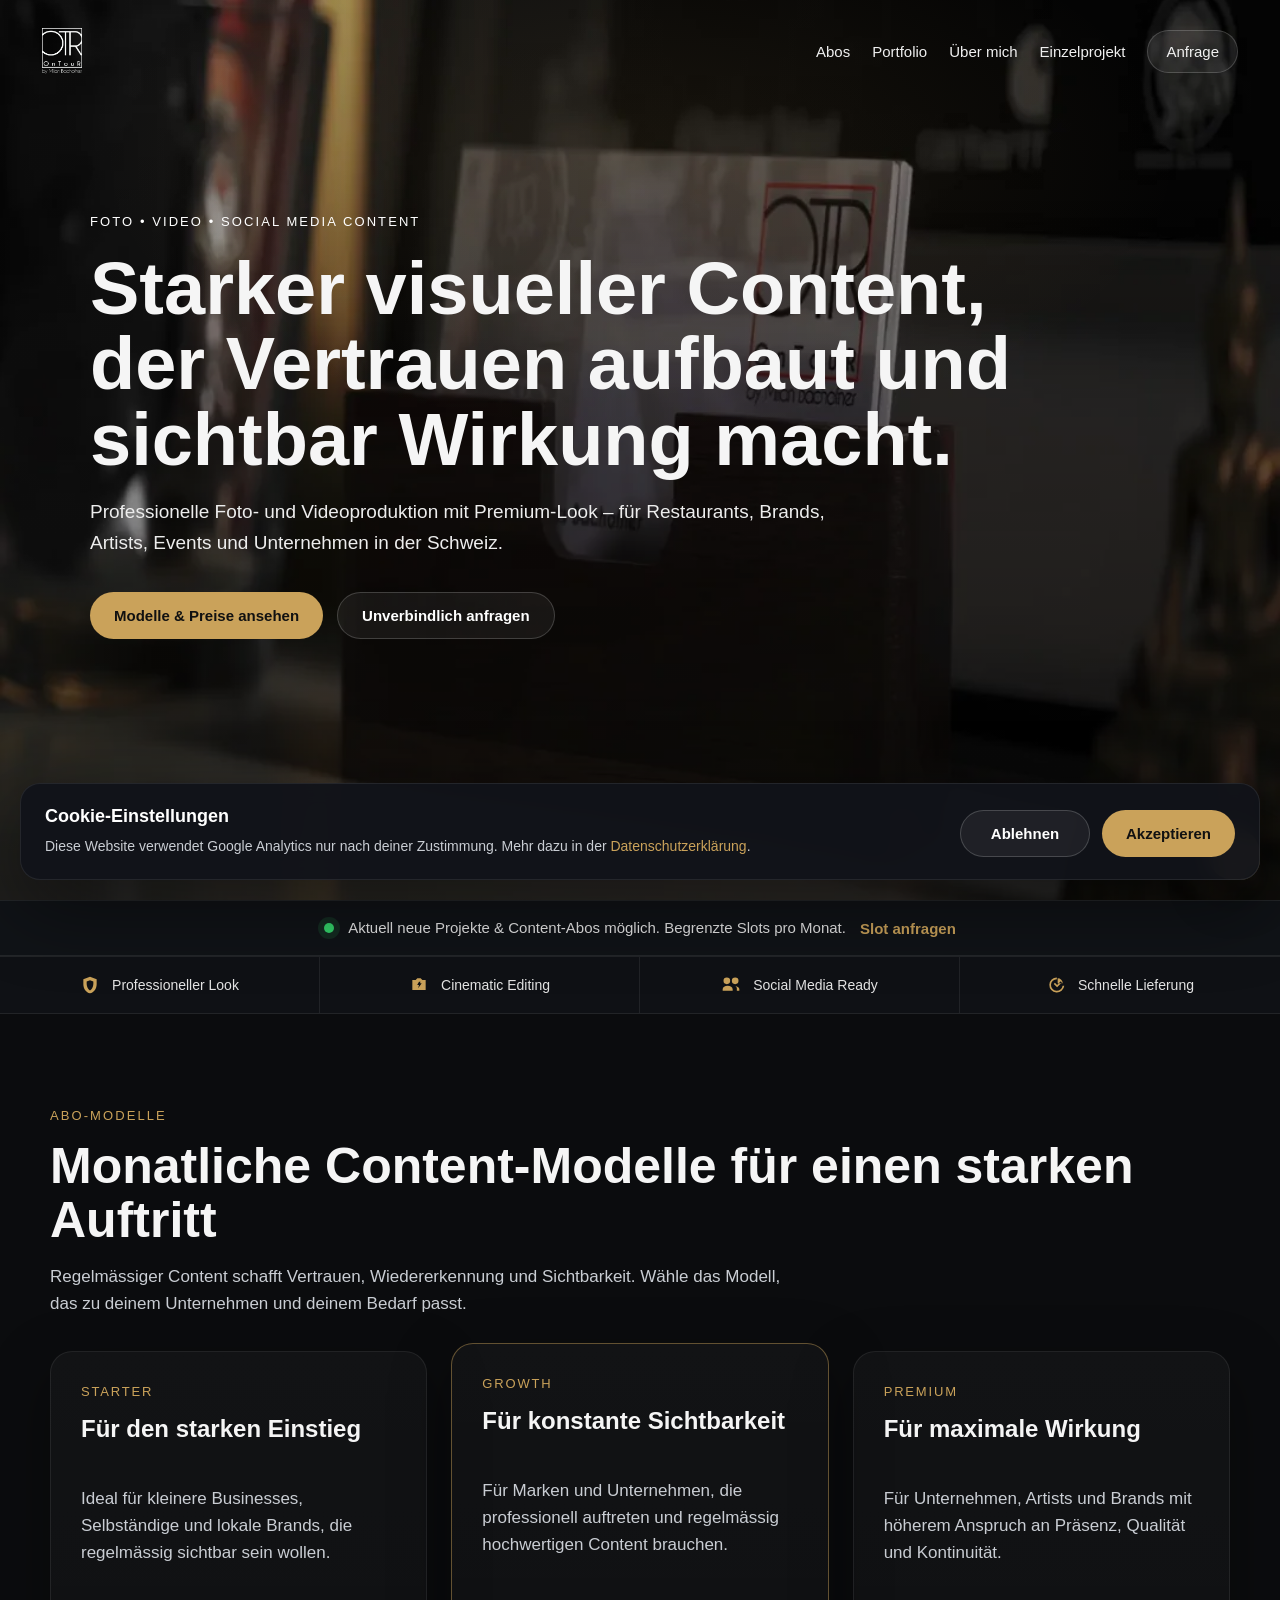
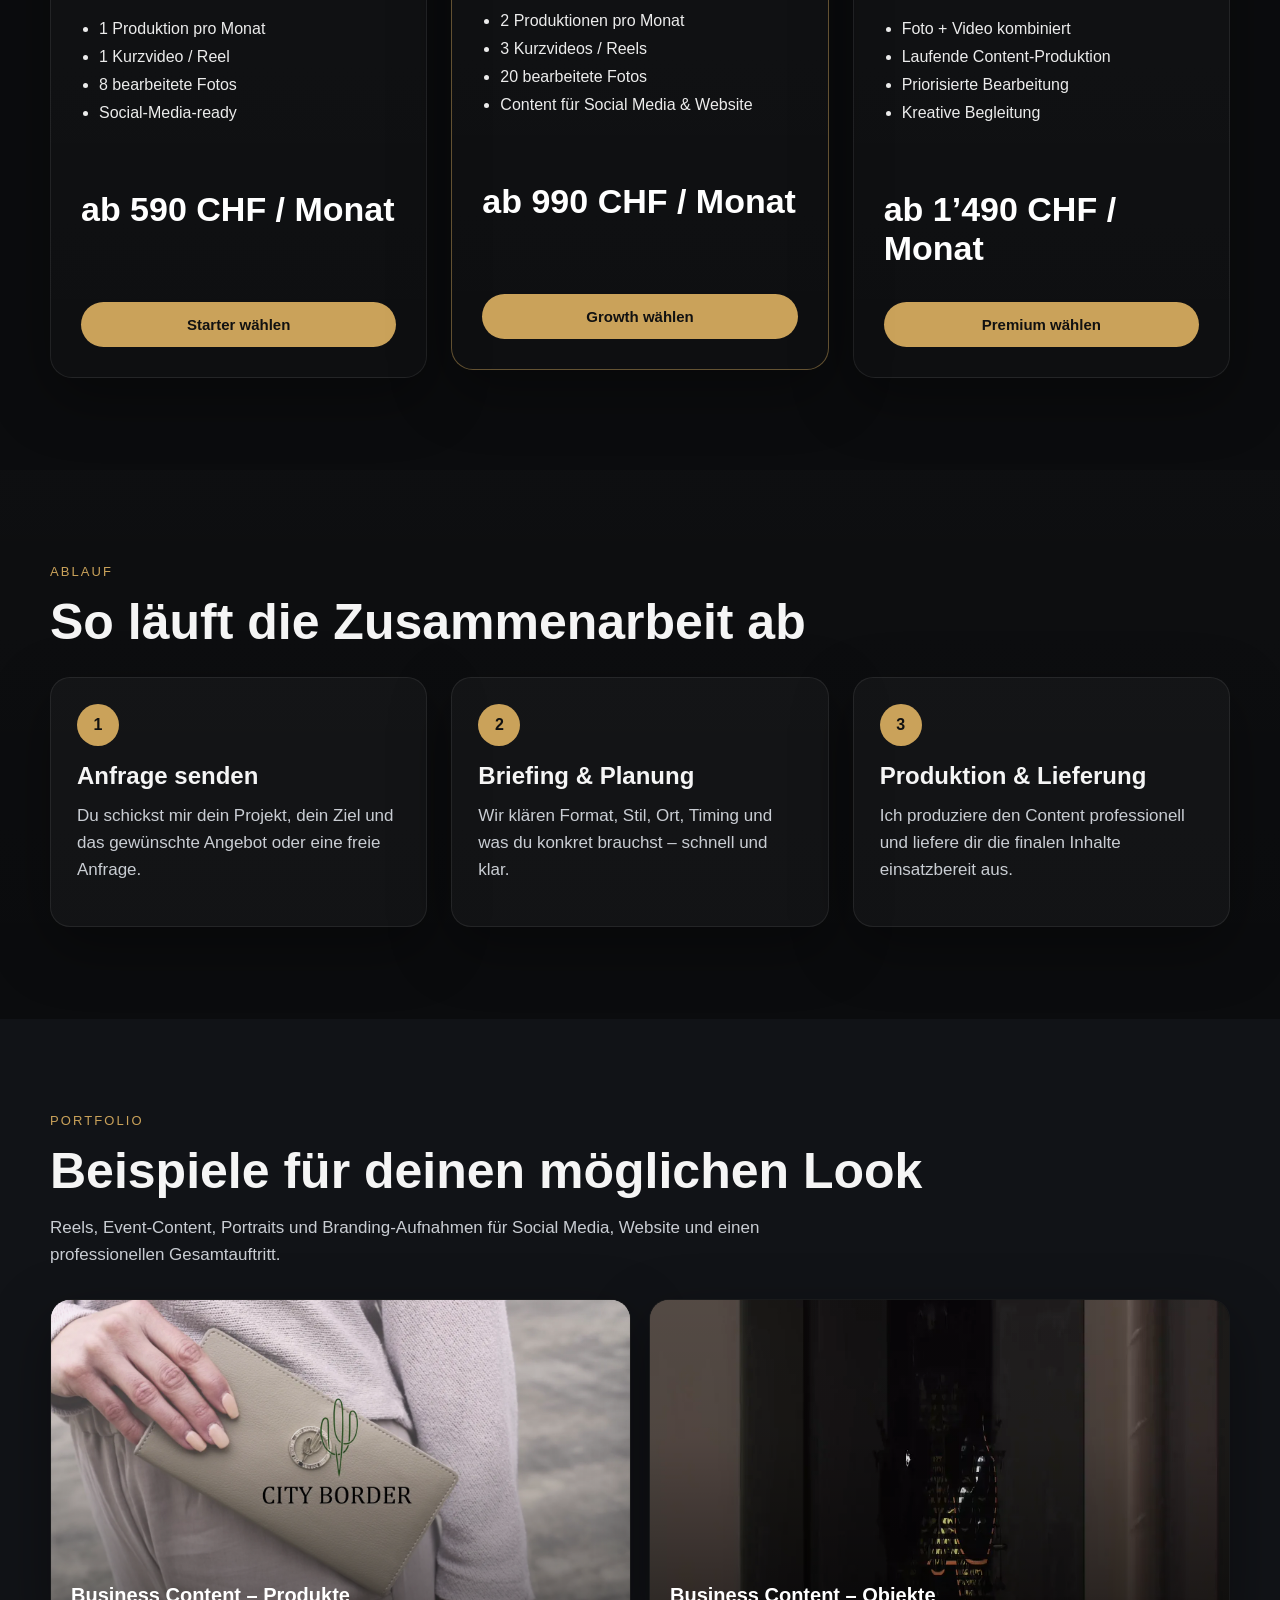
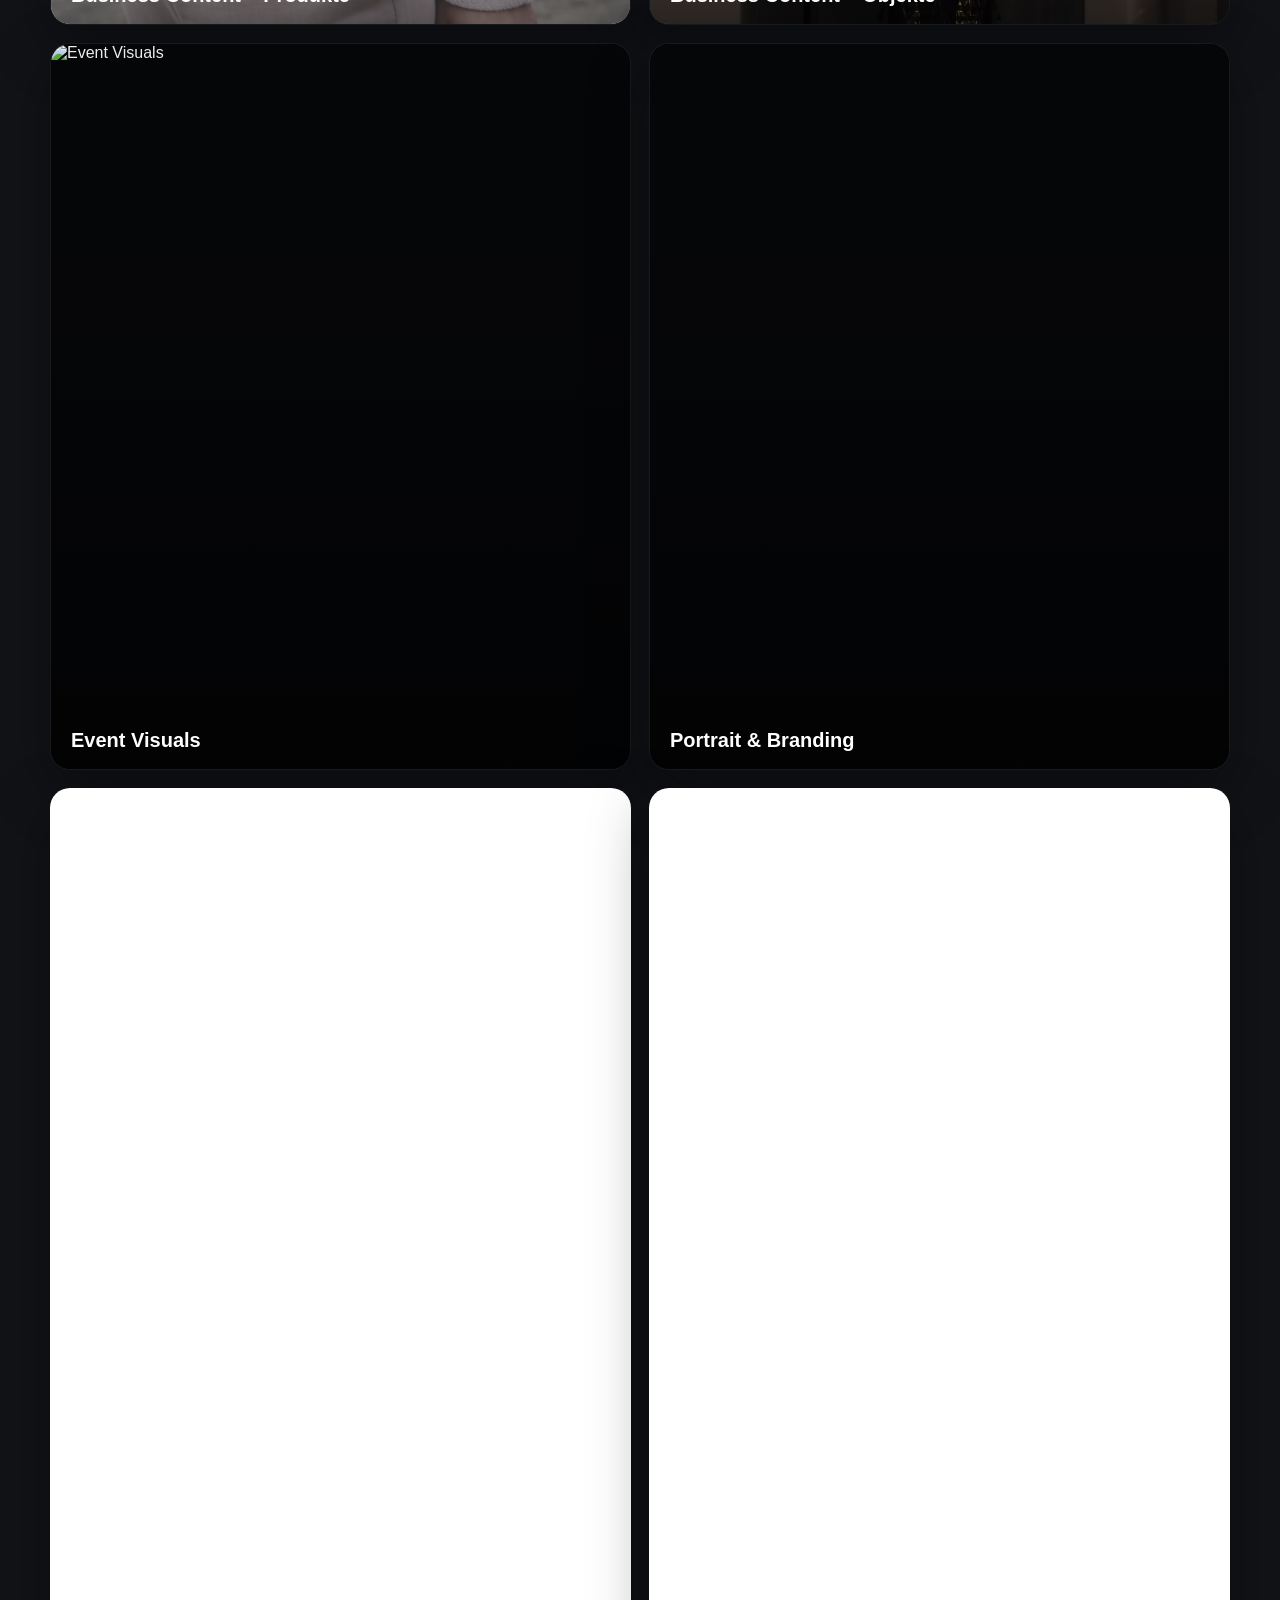
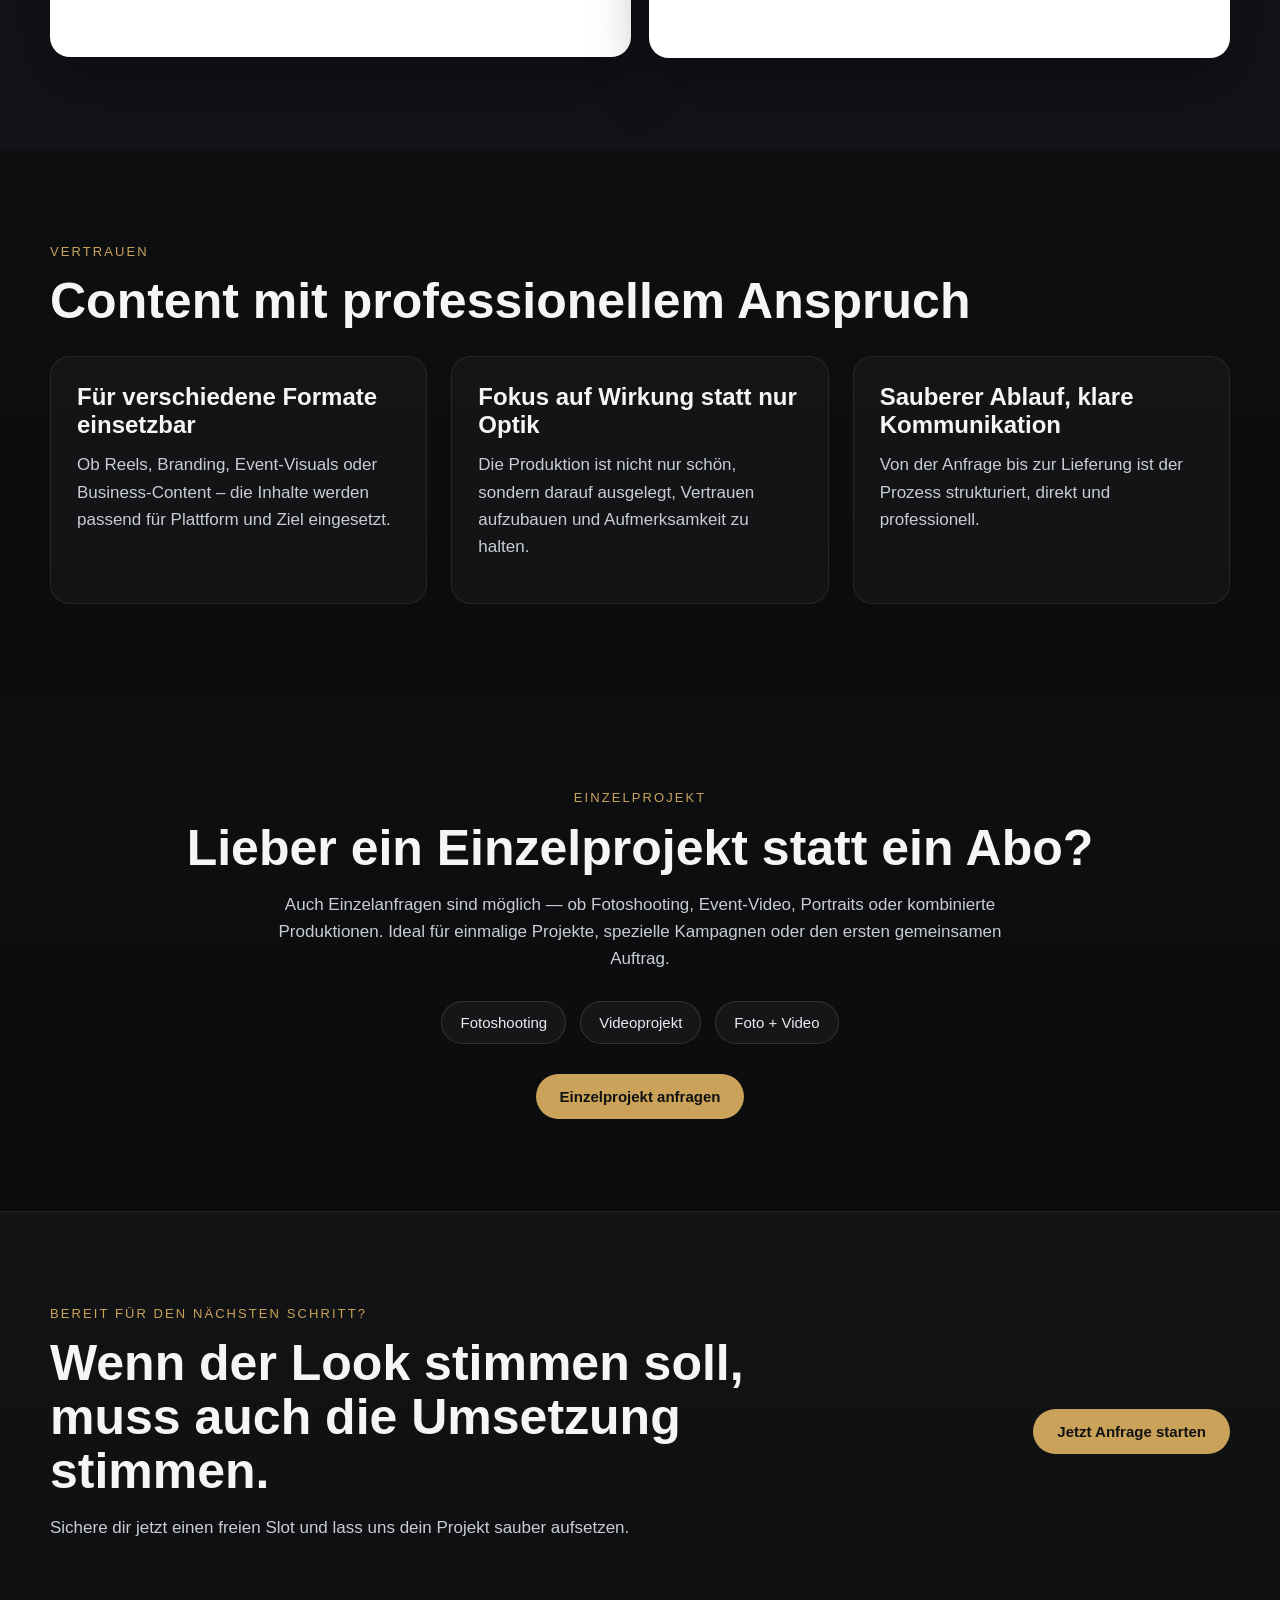
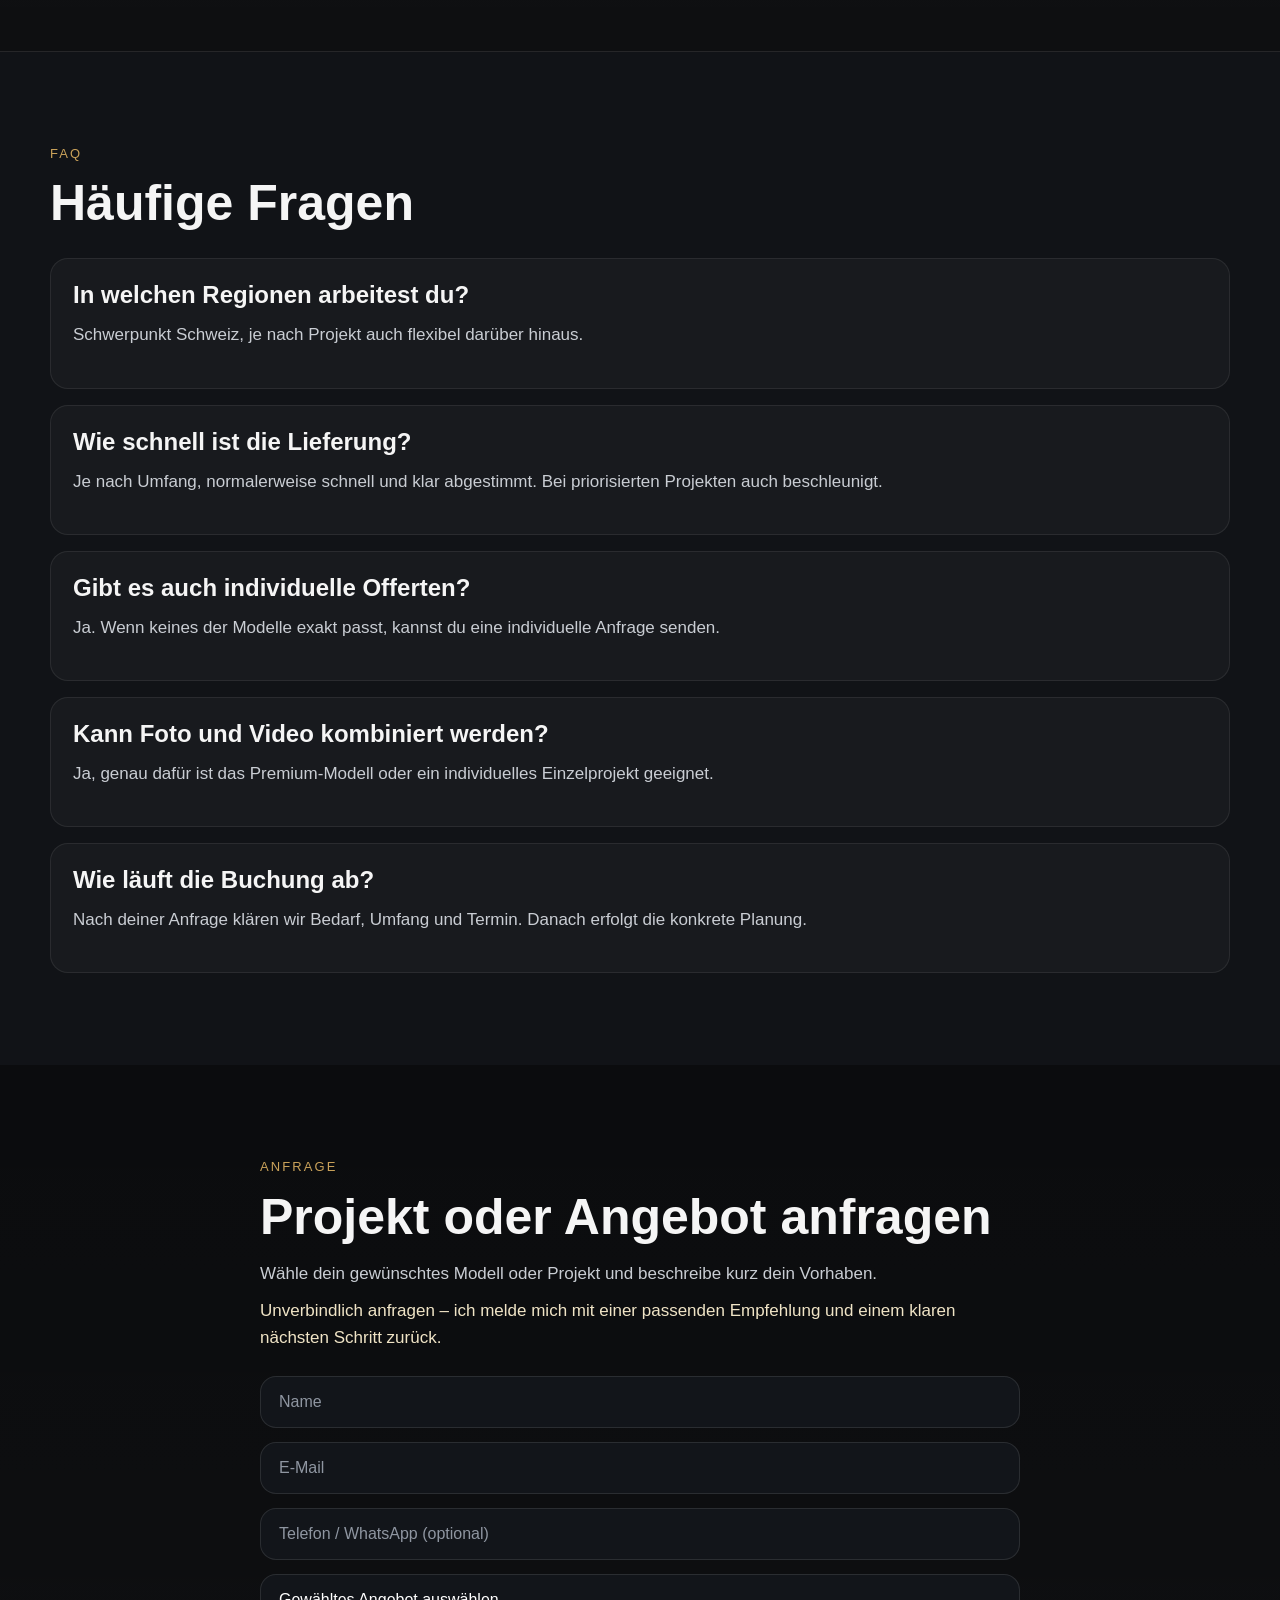
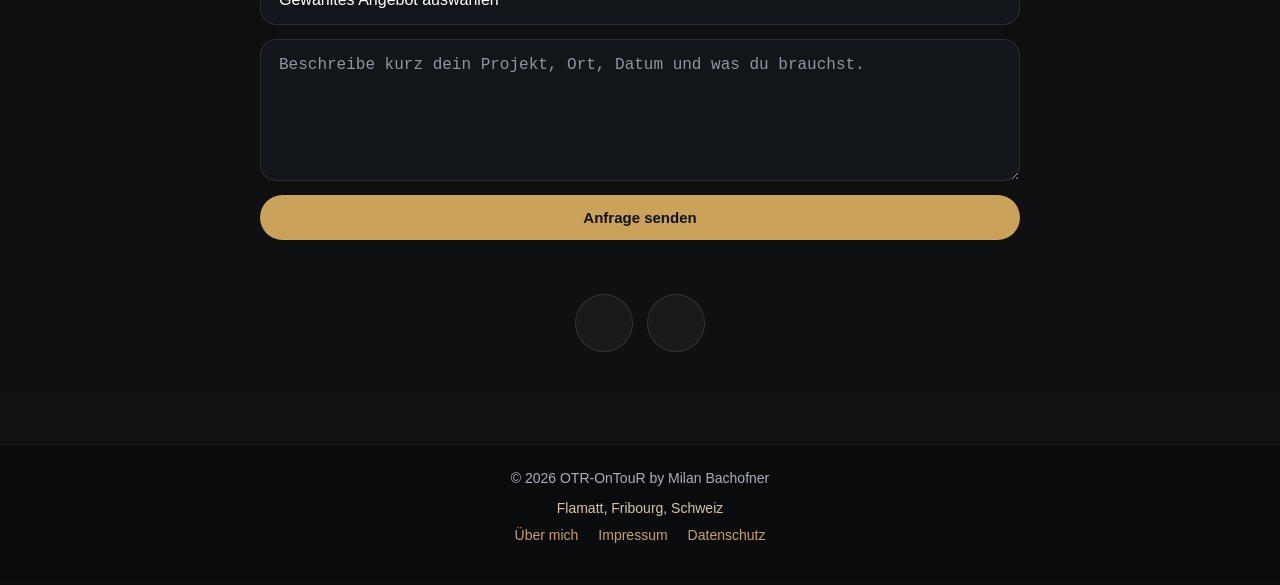
==== index.html @ d28183a7 "Add approved model photos to homepage portfolio Use supplied crops without captions; desktop two col" ====
<!DOCTYPE html>
<html lang="de">
<head>
  <meta charset="UTF-8" />
  <meta name="viewport" content="width=device-width, initial-scale=1.0" />

  <title>OTR-OnTouR | Foto &amp; Video Produktion Schweiz</title>
  <meta name="description" content="OTR-OnTouR by Milan Bachofner – professionelle Foto- und Videoproduktion für Events, Business, Social Media, Restaurants, Brands und Artists in der Schweiz." />
  <meta name="robots" content="index,follow,max-image-preview:large" />
  <meta name="theme-color" content="#0b0c0e" />
  <link rel="canonical" href="https://www.otr-ontour.com/" />

  <meta property="og:type" content="website" />
  <meta property="og:locale" content="de_CH" />
  <meta property="og:title" content="OTR-OnTouR | Foto &amp; Video Produktion Schweiz" />
  <meta property="og:description" content="Professionelle Foto- und Videoproduktion mit Premium-Look für Unternehmen, Restaurants, Brands, Artists und Events." />
  <meta property="og:url" content="https://www.otr-ontour.com/" />
  <meta property="og:image" content="https://www.otr-ontour.com/portrait_branding.webp" />
  <meta property="og:image:alt" content="OTR-OnTouR Foto- und Videoproduktion" />
  <meta property="og:site_name" content="OTR-OnTouR" />

  <meta name="twitter:card" content="summary_large_image" />
  <meta name="twitter:title" content="OTR-OnTouR | Foto &amp; Video Produktion Schweiz" />
  <meta name="twitter:description" content="Professionelle Foto- und Videoproduktion mit Premium-Look für Unternehmen, Restaurants, Brands, Artists und Events." />
  <meta name="twitter:image" content="https://www.otr-ontour.com/portrait_branding.webp" />

  <link rel="icon" type="image/png" sizes="72x72" href="favicon.png">
  <link rel="shortcut icon" href="favicon.png">
  <link rel="apple-touch-icon" sizes="72x72" href="favicon.png">
  <link rel="preload" as="image" href="portrait_branding.webp" fetchpriority="high">

  <link rel="stylesheet" href="style.css?v=20260728_01" />

  <script type="application/ld+json">
  {
    "@context": "https://schema.org",
    "@type": "ProfessionalService",
    "name": "OTR-OnTouR by Milan Bachofner",
    "url": "https://www.otr-ontour.com/",
    "logo": "https://www.otr-ontour.com/Logo%20White_OTR-OnTouR.png",
    "image": "https://www.otr-ontour.com/portrait_branding.webp",
    "email": "info@otr-ontour.com",
    "description": "Professionelle Foto- und Videoproduktion für Events, Business, Social Media, Restaurants, Brands und Artists.",
    "address": {
      "@type": "PostalAddress",
      "streetAddress": "Bernstrasse 68",
      "postalCode": "3175",
      "addressLocality": "Flamatt",
      "addressRegion": "Fribourg",
      "addressCountry": "CH"
    },
    "areaServed": {
      "@type": "Country",
      "name": "Schweiz"
    },
    "priceRange": "CHF",
    "sameAs": [
      "https://www.instagram.com/otr_ontour"
    ]
  }
  </script>
  <style>
    .model-photo{background:#fff}
    .model-photo>img{display:block;width:100%;height:auto}
    .model-photo::before{display:none}
  </style>
</head>
<body id="top">

  <header class="hero">
    <div class="video-bg">
      <video
        id="heroVideo"
        autoplay
        muted
        loop
        playsinline
        webkit-playsinline
        preload="auto"
        poster="poster-landingpage.webp"
        aria-hidden="true">
        <source src="landingpage.mp4?v=20260415_01" type="video/mp4">
      </video>
    </div>

    <div class="overlay"></div>

    <nav class="navbar" aria-label="Hauptnavigation">
      <a href="#top" class="logo-wrap" aria-label="OTR-OnTouR Startseite">
        <img src="Logo White_OTR-OnTouR.png" alt="OTR-OnTouR Logo" class="logo-img" decoding="async">
      </a>

      <div class="nav-links">
        <a href="#abos">Abos</a>
        <a href="#portfolio">Portfolio</a>
        <a href="ueber-mich.html">Über mich</a>
        <a href="#einzelprojekt">Einzelprojekt</a>
        <a href="#anfrage" class="nav-cta">Anfrage</a>
      </div>
    </nav>

    <div class="hero-content">
      <p class="eyebrow">Foto • Video • Social Media Content</p>
      <h1>Starker visueller Content, der Vertrauen aufbaut und sichtbar Wirkung macht.</h1>
      <p class="hero-text">
        Professionelle Foto- und Videoproduktion mit Premium-Look – für Restaurants, Brands, Artists, Events und Unternehmen in der Schweiz.
      </p>

      <div class="hero-buttons">
        <a href="#abos" class="btn btn-gold">Modelle &amp; Preise ansehen</a>
        <a href="#anfrage" class="btn btn-outline" onclick="selectOffer('Individuelle Anfrage')">Unverbindlich anfragen</a>
      </div>
    </div>
  </header>

  <section class="availability-strip">
    <div class="container availability-inner">
      <span class="availability-dot"></span>
      <p>Aktuell neue Projekte &amp; Content-Abos möglich. Begrenzte Slots pro Monat.</p>
      <a href="#anfrage" onclick="selectOffer('Individuelle Anfrage')">Slot anfragen</a>
    </div>
  </section>

  <section class="trust-bar" aria-label="Vorteile">
    <div class="trust-item">
      <span class="trust-icon">
        <svg viewBox="0 0 24 24" aria-hidden="true"><path d="M12 2 4 5v6c0 5.25 3.4 10.1 8 11 4.6-.9 8-5.75 8-11V5l-8-3Zm0 4.2 4 1.5v3.1c0 3.45-1.96 6.7-4 7.78-2.04-1.08-4-4.33-4-7.78V7.7l4-1.5Z"/></svg>
      </span>
      <span>Professioneller Look</span>
    </div>

    <div class="trust-item">
      <span class="trust-icon">
        <svg viewBox="0 0 24 24" aria-hidden="true"><path d="M4 6h4l2-2h4l2 2h4v12H4V6Zm8 2.2-2.2 3.8H12l-1 3.8 4.2-5.8H13l1-1.8H12Z"/></svg>
      </span>
      <span>Cinematic Editing</span>
    </div>

    <div class="trust-item">
      <span class="trust-icon">
        <svg viewBox="0 0 24 24" aria-hidden="true"><path d="M7 3a4 4 0 1 0 0 8 4 4 0 0 0 0-8Zm10 0a4 4 0 1 0 0 8 4 4 0 0 0 0-8ZM2 17c0-2.21 2.69-4 6-4s6 1.79 6 4v2H2v-2Zm8.8 2H22v-2c0-1.95-2.1-3.58-4.86-3.93 1.1.77 1.86 1.82 1.86 2.93v3Z"/></svg>
      </span>
      <span>Social Media Ready</span>
    </div>

    <div class="trust-item">
      <span class="trust-icon">
        <svg viewBox="0 0 24 24" aria-hidden="true"><path d="M13 3a9 9 0 1 0 8.95 10h-2.02A7 7 0 1 1 13 5V3Zm1 1v6h6A6 6 0 0 0 14 4Zm-3.3 5.3 2.6 2.6 4.4-4.4 1.4 1.4-5.8 5.8-4-4 1.4-1.4Z"/></svg>
      </span>
      <span>Schnelle Lieferung</span>
    </div>
  </section>

  <main>
    <section id="abos" class="section">
      <div class="container">
        <p class="section-tag">Abo-Modelle</p>
        <h2>Monatliche Content-Modelle für einen starken Auftritt</h2>
        <p class="section-intro">
          Regelmässiger Content schafft Vertrauen, Wiedererkennung und Sichtbarkeit. Wähle das Modell, das zu deinem Unternehmen und deinem Bedarf passt.
        </p>

        <div class="cards">
          <div class="card">
            <p class="card-label">Starter</p>
            <h3>Für den starken Einstieg</h3>
            <p class="card-text">Ideal für kleinere Businesses, Selbständige und lokale Brands, die regelmässig sichtbar sein wollen.</p>
            <ul>
              <li>1 Produktion pro Monat</li>
              <li>1 Kurzvideo / Reel</li>
              <li>8 bearbeitete Fotos</li>
              <li>Social-Media-ready</li>
            </ul>
            <div class="price">ab 590 CHF / Monat</div>
            <button type="button" class="btn btn-gold full" onclick="selectOffer('Starter Abo')">Starter wählen</button>
          </div>

          <div class="card featured">
            <p class="card-label">Growth</p>
            <h3>Für konstante Sichtbarkeit</h3>
            <p class="card-text">Für Marken und Unternehmen, die professionell auftreten und regelmässig hochwertigen Content brauchen.</p>
            <ul>
              <li>2 Produktionen pro Monat</li>
              <li>3 Kurzvideos / Reels</li>
              <li>20 bearbeitete Fotos</li>
              <li>Content für Social Media &amp; Website</li>
            </ul>
            <div class="price">ab 990 CHF / Monat</div>
            <button type="button" class="btn btn-gold full" onclick="selectOffer('Growth Abo')">Growth wählen</button>
          </div>

          <div class="card">
            <p class="card-label">Premium</p>
            <h3>Für maximale Wirkung</h3>
            <p class="card-text">Für Unternehmen, Artists und Brands mit höherem Anspruch an Präsenz, Qualität und Kontinuität.</p>
            <ul>
              <li>Foto + Video kombiniert</li>
              <li>Laufende Content-Produktion</li>
              <li>Priorisierte Bearbeitung</li>
              <li>Kreative Begleitung</li>
            </ul>
            <div class="price">ab 1’490 CHF / Monat</div>
            <button type="button" class="btn btn-gold full" onclick="selectOffer('Premium Abo')">Premium wählen</button>
          </div>
        </div>
      </div>
    </section>

    <section class="section process-section">
      <div class="container">
        <p class="section-tag">Ablauf</p>
        <h2>So läuft die Zusammenarbeit ab</h2>
        <div class="process-grid">
          <div class="process-card">
            <div class="process-number">1</div>
            <h3>Anfrage senden</h3>
            <p>Du schickst mir dein Projekt, dein Ziel und das gewünschte Angebot oder eine freie Anfrage.</p>
          </div>
          <div class="process-card">
            <div class="process-number">2</div>
            <h3>Briefing &amp; Planung</h3>
            <p>Wir klären Format, Stil, Ort, Timing und was du konkret brauchst – schnell und klar.</p>
          </div>
          <div class="process-card">
            <div class="process-number">3</div>
            <h3>Produktion &amp; Lieferung</h3>
            <p>Ich produziere den Content professionell und liefere dir die finalen Inhalte einsatzbereit aus.</p>
          </div>
        </div>
      </div>
    </section>

    <section id="portfolio" class="section portfolio">
      <div class="container">
        <p class="section-tag">Portfolio</p>
        <h2>Beispiele für deinen möglichen Look</h2>
        <p class="section-intro">
          Reels, Event-Content, Portraits und Branding-Aufnahmen für Social Media, Website und einen professionellen Gesamtauftritt.
        </p>

        <div class="portfolio-grid">
          <div class="portfolio-item portfolio-landscape">
            <div class="portfolio-media">
              <video class="portfolio-video" muted loop playsinline webkit-playsinline preload="none" poster="poster-business.webp" aria-label="Business Content Produkte">
                <source data-src="video_business.mp4" type="video/mp4">
              </video>
              <img src="poster-business.webp" alt="" class="video-poster" loading="lazy" decoding="async">
            </div>
            <div class="portfolio-overlay">Business Content – Produkte</div>
          </div>

          <div class="portfolio-item portfolio-landscape">
            <div class="portfolio-media">
              <video class="portfolio-video" muted loop playsinline webkit-playsinline preload="none" poster="poster-business-02.webp" aria-label="Business Content Objekte">
                <source data-src="video_business_02.mp4" type="video/mp4">
              </video>
              <img src="poster-business-02.webp" alt="" class="video-poster" loading="lazy" decoding="async">
            </div>
            <div class="portfolio-overlay">Business Content – Objekte</div>
          </div>

          <div class="portfolio-item portfolio-portrait portfolio-hover-swap">
            <div class="portfolio-media">
              <img src="event.webp" alt="Event Visuals" class="swap-photo" loading="lazy" decoding="async">
              <video class="swap-video" muted loop playsinline webkit-playsinline preload="none" poster="event.webp" aria-label="Event Visuals Video">
                <source data-src="video_event.mp4" type="video/mp4">
              </video>
            </div>
            <div class="portfolio-overlay">Event Visuals</div>
          </div>

          <div class="portfolio-item portfolio-portrait portfolio-hover-swap">
            <div class="portfolio-media">
              <img src="portrait_branding.webp" alt="Portrait und Branding" class="swap-photo" loading="lazy" decoding="async">
              <video class="swap-video" muted loop playsinline webkit-playsinline preload="none" poster="portrait_branding.webp" aria-label="Portrait und Branding Video">
                <source data-src="video_portrait_branding.mp4" type="video/mp4">
              </video>
            </div>
            <div class="portfolio-overlay">Portrait &amp; Branding</div>
          </div>
          <div class="portfolio-item model-photo">
            <img src="assets/model-shooting-mercedes.jpg" alt="Studioaufnahme mit Model und Mercedes" loading="lazy" decoding="async">
          </div>
          <div class="portfolio-item model-photo">
            <img src="assets/model-shooting-fashion.jpg" alt="Studioaufnahme mit Model im urbanen Fashion-Look" loading="lazy" decoding="async">
          </div>
        </div>
      </div>
    </section>

    <section class="section social-proof-section">
      <div class="container">
        <p class="section-tag">Vertrauen</p>
        <h2>Content mit professionellem Anspruch</h2>
        <div class="proof-grid">
          <div class="proof-card">
            <h3>Für verschiedene Formate einsetzbar</h3>
            <p>Ob Reels, Branding, Event-Visuals oder Business-Content – die Inhalte werden passend für Plattform und Ziel eingesetzt.</p>
          </div>
          <div class="proof-card">
            <h3>Fokus auf Wirkung statt nur Optik</h3>
            <p>Die Produktion ist nicht nur schön, sondern darauf ausgelegt, Vertrauen aufzubauen und Aufmerksamkeit zu halten.</p>
          </div>
          <div class="proof-card">
            <h3>Sauberer Ablauf, klare Kommunikation</h3>
            <p>Von der Anfrage bis zur Lieferung ist der Prozess strukturiert, direkt und professionell.</p>
          </div>
        </div>
      </div>
    </section>

    <section id="einzelprojekt" class="section single-project-section">
      <div class="container single-project-wrap">
        <p class="section-tag">Einzelprojekt</p>
        <h2>Lieber ein Einzelprojekt statt ein Abo?</h2>
        <p class="section-intro">
          Auch Einzelanfragen sind möglich — ob Fotoshooting, Event-Video, Portraits oder kombinierte Produktionen. Ideal für einmalige Projekte, spezielle Kampagnen oder den ersten gemeinsamen Auftrag.
        </p>

        <div class="single-project-points">
          <div class="single-project-point">Fotoshooting</div>
          <div class="single-project-point">Videoprojekt</div>
          <div class="single-project-point">Foto + Video</div>
        </div>

        <div class="single-project-cta">
          <button type="button" class="btn btn-gold" onclick="selectOffer('Einzelprojekt Foto + Video')">Einzelprojekt anfragen</button>
        </div>
      </div>
    </section>

    <section class="section cta-band">
      <div class="container cta-band-inner">
        <div>
          <p class="section-tag">Bereit für den nächsten Schritt?</p>
          <h2>Wenn der Look stimmen soll, muss auch die Umsetzung stimmen.</h2>
          <p class="cta-band-text">Sichere dir jetzt einen freien Slot und lass uns dein Projekt sauber aufsetzen.</p>
        </div>
        <div class="cta-band-actions">
          <button type="button" class="btn btn-gold" onclick="selectOffer('Individuelle Anfrage')">Jetzt Anfrage starten</button>
        </div>
      </div>
    </section>

    <section class="section faq-section">
      <div class="container">
        <p class="section-tag">FAQ</p>
        <h2>Häufige Fragen</h2>
        <div class="faq-list">
          <div class="faq-item">
            <h3>In welchen Regionen arbeitest du?</h3>
            <p>Schwerpunkt Schweiz, je nach Projekt auch flexibel darüber hinaus.</p>
          </div>
          <div class="faq-item">
            <h3>Wie schnell ist die Lieferung?</h3>
            <p>Je nach Umfang, normalerweise schnell und klar abgestimmt. Bei priorisierten Projekten auch beschleunigt.</p>
          </div>
          <div class="faq-item">
            <h3>Gibt es auch individuelle Offerten?</h3>
            <p>Ja. Wenn keines der Modelle exakt passt, kannst du eine individuelle Anfrage senden.</p>
          </div>
          <div class="faq-item">
            <h3>Kann Foto und Video kombiniert werden?</h3>
            <p>Ja, genau dafür ist das Premium-Modell oder ein individuelles Einzelprojekt geeignet.</p>
          </div>
          <div class="faq-item">
            <h3>Wie läuft die Buchung ab?</h3>
            <p>Nach deiner Anfrage klären wir Bedarf, Umfang und Termin. Danach erfolgt die konkrete Planung.</p>
          </div>
        </div>
      </div>
    </section>

    <section id="anfrage" class="section form-section">
      <div class="container narrow">
        <p class="section-tag">Anfrage</p>
        <h2>Projekt oder Angebot anfragen</h2>
        <p class="form-intro">Wähle dein gewünschtes Modell oder Projekt und beschreibe kurz dein Vorhaben.</p>
        <p class="form-trust">
          Unverbindlich anfragen – ich melde mich mit einer passenden Empfehlung und einem klaren nächsten Schritt zurück.
        </p>

        <form class="contact-form" id="form" novalidate>
          <input type="hidden" name="access_key" value="d7fe71b8-99c3-49c6-9bdf-a5749c3eee05">
          <input type="hidden" name="subject" value="Neue Anfrage OTR-OnTouR">
          <input type="hidden" name="from_name" value="OTR-OnTouR Website">
          <input type="checkbox" name="botcheck" class="hidden-botcheck" tabindex="-1" autocomplete="off">

          <input type="text" name="name" placeholder="Name" autocomplete="name" maxlength="100" required />
          <input type="email" name="email" placeholder="E-Mail" autocomplete="email" maxlength="160" required />
          <input type="tel" name="telefon" placeholder="Telefon / WhatsApp (optional)" autocomplete="tel" maxlength="40" />

          <select id="offer" name="angebot" required>
            <option value="" selected disabled>Gewähltes Angebot auswählen</option>
            <option value="Starter Abo">Starter Abo</option>
            <option value="Growth Abo">Growth Abo</option>
            <option value="Premium Abo">Premium Abo</option>
            <option value="Einzelprojekt Fotoshooting">Einzelprojekt Fotoshooting</option>
            <option value="Einzelprojekt Videoprojekt">Einzelprojekt Videoprojekt</option>
            <option value="Einzelprojekt Foto + Video">Einzelprojekt Foto + Video</option>
            <option value="Individuelle Anfrage">Individuelle Anfrage</option>
          </select>

          <textarea name="message" rows="6" maxlength="3000" placeholder="Beschreibe kurz dein Projekt, Ort, Datum und was du brauchst." required></textarea>

          <button type="submit" id="submitBtn" class="btn btn-gold full">Anfrage senden</button>
          <div id="formStatus" class="form-status" role="status" aria-live="polite"></div>
        </form>

        <div class="direct-links icon-only-links">
          <a class="icon-only-button" href="mailto:info@otr-ontour.com?subject=Anfrage%20OTR-OnTouR" aria-label="Per E-Mail anfragen">
            <img src="icon-mail.png" alt="" class="button-icon-large" loading="lazy" decoding="async">
          </a>

          <a class="icon-only-button" href="https://www.instagram.com/otr_ontour" target="_blank" rel="noopener noreferrer" aria-label="Instagram öffnen">
            <img src="icon-instagram.png" alt="" class="button-icon-large" loading="lazy" decoding="async">
          </a>
        </div>
      </div>
    </section>
  </main>

  <footer class="site-footer">
    <p>© 2026 OTR-OnTouR by Milan Bachofner</p>
    <p class="footer-location">Flamatt, Fribourg, Schweiz</p>
    <div class="footer-links">
      <a href="ueber-mich.html">Über mich</a>
      <a href="impressum.html">Impressum</a>
      <a href="datenschutz.html">Datenschutz</a>
    </div>
  </footer>

  <a href="#top" class="back-to-top" aria-label="Nach oben scrollen">
    <svg viewBox="0 0 24 24" aria-hidden="true"><path d="M12 5l7 7-1.4 1.4L13 8.8V20h-2V8.8l-4.6 4.6L5 12l7-7z"/></svg>
  </a>

  <div id="successPopup" class="popup" aria-hidden="true">
    <div class="popup-content" role="dialog" aria-modal="true" aria-labelledby="successTitle">
      <div class="popup-icon">✓</div>
      <h3 id="successTitle">Anfrage gesendet</h3>
      <p>Ich melde mich schnellstmöglich bei dir zurück.</p>
      <button type="button" onclick="closePopup()" class="btn btn-gold">OK</button>
    </div>
  </div>

  <div id="cookieBanner" class="cookie-banner" aria-hidden="true">
    <div class="cookie-banner-inner">
      <div class="cookie-banner-text">
        <h3>Cookie-Einstellungen</h3>
        <p>
          Diese Website verwendet Google Analytics nur nach deiner Zustimmung. Mehr dazu in der
          <a href="datenschutz.html">Datenschutzerklärung</a>.
        </p>
      </div>

      <div class="cookie-banner-actions">
        <button type="button" class="btn btn-outline cookie-btn" id="cookieDecline">Ablehnen</button>
        <button type="button" class="btn btn-gold cookie-btn" id="cookieAccept">Akzeptieren</button>
      </div>
    </div>
  </div>

  <script src="script.js?v=20260728_01"></script>
</body>
</html>
---- style.css ----
:root{
  --bg:#0b0c0e;
  --bg-soft:#111317;
  --card:#15181d;
  --text:#f5f5f5;
  --muted:#c9cdd3;
  --gold:#caa25a;
  --gold-light:#d8b474;
  --line:rgba(255,255,255,0.08);
  --overlayTop:0.22;
  --overlayBottom:0.58;
  --radius:22px;
  --shadow:0 20px 60px rgba(0,0,0,0.35);
  --max:1180px;
}

*{ box-sizing:border-box; }

html{
  scroll-behavior:smooth;
  scroll-padding-top:20px;
}

body{
  margin:0;
  background:var(--bg);
  color:var(--text);
  font-family:-apple-system,BlinkMacSystemFont,"SF Pro Text","Helvetica Neue",Helvetica,Arial,sans-serif;
  -webkit-font-smoothing:antialiased;
  overflow-x:hidden;
}

a{
  color:inherit;
  text-decoration:none;
}

.container{
  width:min(var(--max), calc(100% - 40px));
  margin:0 auto;
}

.container.narrow{
  width:min(760px, calc(100% - 40px));
}

.section{
  padding:92px 0;
}

.section-tag{
  color:var(--gold);
  text-transform:uppercase;
  letter-spacing:0.16em;
  font-size:13px;
  margin-bottom:12px;
}

.section-intro{
  max-width:760px;
  margin-bottom:28px;
}

h1,h2,h3,h4,p{ margin-top:0; }

h1{
  font-size:clamp(38px, 6vw, 74px);
  line-height:1.02;
  max-width:980px;
  margin-bottom:20px;
}

h2{
  font-size:clamp(30px, 4vw, 50px);
  line-height:1.08;
  margin-bottom:16px;
}

h3{
  font-size:24px;
  margin-bottom:12px;
}

h4{
  font-size:19px;
  margin-bottom:8px;
}

p{
  font-size:17px;
  line-height:1.6;
  color:var(--muted);
}

.hero{
  position:relative;
  min-height:100svh;
  overflow:hidden;
  background:#000;
}

.video-bg{
  position:absolute;
  inset:0;
  z-index:0;
}

.video-bg video{
  width:100%;
  height:100%;
  object-fit:cover;
  display:block;
  background:#000;
}

.overlay{
  position:absolute;
  inset:0;
  z-index:1;
  background:
    radial-gradient(900px 450px at 50% 18%, rgba(202,162,90,0.10), transparent 60%),
    linear-gradient(
      180deg,
      rgba(0,0,0,var(--overlayTop)) 0%,
      rgba(0,0,0,var(--overlayBottom)) 100%
    );
}

.navbar{
  position:relative;
  z-index:3;
  display:flex;
  justify-content:space-between;
  align-items:center;
  padding:28px 42px;
}

.logo-img{
  display:block;
  height:46px;
  width:auto;
  object-fit:contain;
}

.nav-links{
  display:flex;
  align-items:center;
  gap:22px;
}

.nav-links a{
  color:#f0f0f0;
  font-size:15px;
}

.nav-cta{
  padding:12px 18px;
  border-radius:999px;
  border:1px solid rgba(255,255,255,0.18);
  background:rgba(255,255,255,0.06);
}

.hero-content{
  position:relative;
  z-index:3;
  width:min(1100px, calc(100% - 40px));
  margin:0 auto;
  padding:110px 0 100px;
}

.eyebrow{
  color:#fff;
  text-transform:uppercase;
  letter-spacing:0.16em;
  font-size:13px;
  margin-bottom:18px;
}

.hero-text{
  max-width:780px;
  color:#ededed;
  font-size:19px;
  margin-bottom:34px;
}

.hero-buttons{
  display:flex;
  gap:14px;
  flex-wrap:wrap;
}

.btn{
  display:inline-flex;
  align-items:center;
  justify-content:center;
  padding:14px 24px;
  border:none;
  border-radius:999px;
  font-weight:700;
  cursor:pointer;
  transition:.2s ease;
  font-size:15px;
}

.btn-gold{
  background:var(--gold);
  color:#111;
}

.btn-gold:hover{
  background:var(--gold-light);
  transform:translateY(-1px);
}

.btn-outline{
  background:rgba(255,255,255,0.06);
  color:#fff;
  border:1px solid rgba(255,255,255,0.18);
}

.btn-outline:hover{
  background:rgba(255,255,255,0.10);
}

.full{
  width:100%;
}

.availability-strip{
  background:#101317;
  border-top:1px solid var(--line);
  border-bottom:1px solid var(--line);
}

.availability-inner{
  min-height:54px;
  display:flex;
  align-items:center;
  justify-content:center;
  gap:14px;
  padding:10px 0;
  text-align:center;
}

.availability-dot{
  width:10px;
  height:10px;
  border-radius:999px;
  background:#34d26a;
  box-shadow:0 0 0 6px rgba(52,210,106,0.12);
  flex:0 0 auto;
}

.availability-inner p{
  margin:0;
  font-size:15px;
  color:#e6e6e6;
}

.availability-inner a{
  color:var(--gold);
  font-size:15px;
  font-weight:700;
}

.trust-bar{
  display:grid;
  grid-template-columns:repeat(4,1fr);
  background:#0f1115;
  border-top:1px solid var(--line);
  border-bottom:1px solid var(--line);
}

.trust-item{
  display:flex;
  align-items:center;
  justify-content:center;
  gap:12px;
  padding:18px 16px;
  border-right:1px solid var(--line);
  color:#e4e4e4;
  font-size:14px;
  text-align:center;
}

.trust-item:last-child{
  border-right:none;
}

.trust-icon{
  width:20px;
  height:20px;
  display:inline-flex;
  align-items:center;
  justify-content:center;
  color:var(--gold);
  flex:0 0 auto;
}

.trust-icon svg{
  width:20px;
  height:20px;
  fill:currentColor;
  display:block;
}

.cards{
  margin-top:34px;
  display:grid;
  grid-template-columns:repeat(3,1fr);
  gap:24px;
  align-items:stretch;
}

.card{
  background:linear-gradient(180deg, rgba(255,255,255,0.03), rgba(255,255,255,0.015));
  border:1px solid var(--line);
  border-radius:var(--radius);
  padding:30px;
  box-shadow:var(--shadow);
  display:flex;
  flex-direction:column;
}

.card.featured{
  border-color:rgba(202,162,90,0.45);
  transform:translateY(-8px);
}

.card-label{
  color:var(--gold);
  font-size:13px;
  letter-spacing:0.14em;
  text-transform:uppercase;
  margin-bottom:12px;
}

.card h3{
  min-height:58px;
}

.card-text{
  min-height:96px;
}

.card ul{
  margin:22px 0;
  padding-left:18px;
  color:#ececec;
  min-height:130px;
}

.card li{
  margin-bottom:10px;
}

.price{
  font-size:34px;
  font-weight:800;
  color:#fff;
  margin:18px 0 22px;
  min-height:90px;
}

.card .btn{
  margin-top:auto;
}

.process-section{
  background:linear-gradient(to bottom, rgba(255,255,255,0.01), transparent);
}

.process-grid{
  margin-top:28px;
  display:grid;
  grid-template-columns:repeat(3,1fr);
  gap:24px;
}

.process-card{
  background:rgba(255,255,255,0.03);
  border:1px solid var(--line);
  border-radius:20px;
  padding:26px;
  box-shadow:var(--shadow);
}

.process-number{
  width:42px;
  height:42px;
  border-radius:999px;
  background:var(--gold);
  color:#111;
  display:flex;
  align-items:center;
  justify-content:center;
  font-weight:800;
  margin-bottom:16px;
}

.portfolio{
  background:var(--bg-soft);
}

.portfolio-grid{
  margin-top:30px;
  display:grid;
  grid-template-columns:repeat(2, minmax(0, 1fr));
  gap:18px;
  align-items:start;
}

.portfolio-item{
  position:relative;
  border-radius:20px;
  overflow:hidden;
  border:1px solid var(--line);
  box-shadow:var(--shadow);
  background:#050608;
}

.portfolio-landscape{
  aspect-ratio:16 / 9;
}

.portfolio-portrait{
  aspect-ratio:4 / 5;
}

.portfolio-media{
  position:absolute;
  inset:0;
  display:flex;
  align-items:center;
  justify-content:center;
  overflow:hidden;
  z-index:0;
  background:#050608;
}

.portfolio-media video,
.portfolio-media img{
  width:100%;
  height:100%;
  object-fit:cover;
  object-position:center center;
  display:block;
}

.portfolio-media .video-poster{
  position:absolute;
  inset:0;
  z-index:1;
  opacity:1;
  pointer-events:none;
  transition:opacity .22s ease;
}

.portfolio-media.video-ready .video-poster{
  opacity:0;
}

.portfolio-hover-swap .swap-photo,
.portfolio-hover-swap .swap-video{
  position:absolute;
  inset:0;
  width:100%;
  height:100%;
  object-fit:cover;
  object-position:center center;
  transition:opacity .28s ease;
}

.portfolio-hover-swap .swap-photo{
  opacity:1;
  z-index:2;
}

.portfolio-hover-swap .swap-video{
  opacity:0;
  z-index:1;
  pointer-events:none;
}

@media (hover:hover) and (pointer:fine){
  .portfolio-hover-swap.video-ready:hover .swap-photo{
    opacity:0;
  }
  .portfolio-hover-swap:hover .swap-video{
    opacity:1;
  }
}

.portfolio-item::before{
  content:"";
  position:absolute;
  inset:0;
  z-index:2;
  background:linear-gradient(
    180deg,
    rgba(0,0,0,0.04) 0%,
    rgba(0,0,0,0.10) 42%,
    rgba(0,0,0,0.52) 100%
  );
  pointer-events:none;
}

.portfolio-overlay{
  position:absolute;
  left:20px;
  bottom:18px;
  z-index:3;
  color:#fff;
  font-weight:700;
  font-size:20px;
  line-height:1.1;
}

.social-proof-section{
  background:linear-gradient(to bottom, rgba(255,255,255,0.01), transparent);
}

.proof-grid{
  margin-top:28px;
  display:grid;
  grid-template-columns:repeat(3,1fr);
  gap:24px;
}

.proof-card{
  background:rgba(255,255,255,0.03);
  border:1px solid var(--line);
  border-radius:20px;
  padding:26px;
}

.single-project-section{
  background:linear-gradient(to bottom, rgba(255,255,255,0.01), transparent);
}

.single-project-wrap{
  text-align:center;
}

.single-project-wrap .section-intro{
  margin-left:auto;
  margin-right:auto;
}

.single-project-points{
  display:flex;
  gap:14px;
  justify-content:center;
  flex-wrap:wrap;
  margin:26px 0 30px;
}

.single-project-point{
  padding:12px 18px;
  border-radius:999px;
  border:1px solid rgba(255,255,255,0.12);
  background:rgba(255,255,255,0.04);
  color:#e8ebef;
  font-size:15px;
}

.single-project-cta{
  display:flex;
  justify-content:center;
}

.cta-band{
  background:linear-gradient(180deg, rgba(255,255,255,0.03), rgba(255,255,255,0.01));
  border-top:1px solid var(--line);
  border-bottom:1px solid var(--line);
}

.cta-band-inner{
  display:grid;
  grid-template-columns:1.4fr .8fr;
  gap:30px;
  align-items:center;
}

.cta-band-text{
  max-width:680px;
}

.cta-band-actions{
  display:flex;
  justify-content:flex-end;
  align-items:center;
}

.faq-section{
  background:var(--bg-soft);
}

.faq-list{
  margin-top:28px;
  display:grid;
  gap:16px;
}

.faq-item{
  background:rgba(255,255,255,0.03);
  border:1px solid var(--line);
  border-radius:18px;
  padding:22px;
}

.form-section{
  background:linear-gradient(to bottom, transparent, rgba(255,255,255,0.02));
}

.form-intro{
  margin-bottom:10px;
}

.form-trust{
  color:#f0e4c6;
  margin-bottom:24px;
}

.contact-form{
  display:flex;
  flex-direction:column;
  gap:14px;
}

.contact-form input,
.contact-form textarea,
.contact-form select{
  width:100%;
  padding:16px 18px;
  background:#12151a;
  border:1px solid rgba(255,255,255,0.1);
  border-radius:16px;
  color:#fff;
  font-size:16px;
  outline:none;
}

.contact-form select{
  appearance:none;
  -webkit-appearance:none;
  -moz-appearance:none;
}

.contact-form input::placeholder,
.contact-form textarea::placeholder{
  color:#8f96a1;
}

.contact-form input:focus,
.contact-form textarea:focus,
.contact-form select:focus{
  border-color:rgba(202,162,90,0.6);
  box-shadow:0 0 0 4px rgba(202,162,90,0.08);
}

.hidden-botcheck{
  display:none !important;
}

.form-status{
  min-height:22px;
  font-size:14px;
  color:#d9d9d9;
  padding-top:4px;
}

.direct-links{
  display:flex;
  gap:14px;
  flex-wrap:wrap;
  margin-top:18px;
}

.icon-only-links{
  justify-content:center;
}

.icon-only-button{
  width:58px;
  height:58px;
  border-radius:999px;
  border:1px solid rgba(255,255,255,0.12);
  background:rgba(255,255,255,0.04);
  display:inline-flex;
  align-items:center;
  justify-content:center;
  transition:.2s ease;
}

.icon-only-button:hover{
  transform:translateY(-1px);
  border-color:rgba(202,162,90,0.45);
  background:rgba(255,255,255,0.06);
}

.button-icon-large{
  width:22px;
  height:22px;
  object-fit:contain;
  display:block;
}

.site-footer{
  padding:22px 20px 36px;
  text-align:center;
  border-top:1px solid rgba(255,255,255,0.06);
  background:#0a0b0d;
}

.site-footer p{
  margin:0 0 8px 0;
  font-size:14px;
  color:#aab0b8;
}

.footer-location{
  color:#d6c5a0 !important;
}

.footer-links{
  display:flex;
  justify-content:center;
  gap:20px;
  flex-wrap:wrap;
  margin-top:6px;
}

.footer-links a{
  color:var(--gold);
  font-size:14px;
}

.back-to-top{
  position:fixed;
  right:20px;
  bottom:20px;
  width:52px;
  height:52px;
  border-radius:999px;
  background:rgba(202,162,90,0.92);
  color:#111;
  display:flex;
  align-items:center;
  justify-content:center;
  box-shadow:0 18px 40px rgba(0,0,0,0.35);
  z-index:40;
  transition:.2s ease;
}

.back-to-top:hover{
  transform:translateY(-2px);
}

.back-to-top svg{
  width:22px;
  height:22px;
  fill:currentColor;
  display:block;
}

.popup{
  position:fixed;
  inset:0;
  background:rgba(0,0,0,0.62);
  display:flex;
  align-items:center;
  justify-content:center;
  z-index:999;
  opacity:0;
  pointer-events:none;
  transition:0.28s ease;
}

.popup.active{
  opacity:1;
  pointer-events:auto;
}

.popup-content{
  width:min(420px, calc(100% - 40px));
  background:#111319;
  border:1px solid rgba(255,255,255,0.08);
  border-radius:22px;
  padding:34px 28px;
  text-align:center;
  box-shadow:0 26px 80px rgba(0,0,0,0.45);
}

.popup-icon{
  width:56px;
  height:56px;
  border-radius:999px;
  background:rgba(202,162,90,0.12);
  color:var(--gold);
  display:flex;
  align-items:center;
  justify-content:center;
  margin:0 auto 16px;
  font-size:28px;
  font-weight:800;
}

.cookie-banner{
  position:fixed;
  left:20px;
  right:20px;
  bottom:20px;
  z-index:9999;
  background:rgba(17,19,25,0.96);
  border:1px solid rgba(255,255,255,0.08);
  border-radius:20px;
  box-shadow:0 26px 80px rgba(0,0,0,0.45);
  backdrop-filter:blur(10px);
  opacity:0;
  pointer-events:none;
  transform:translateY(20px);
  transition:opacity .25s ease, transform .25s ease;
}

.cookie-banner.active{
  opacity:1;
  pointer-events:auto;
  transform:translateY(0);
}

.cookie-banner-inner{
  display:flex;
  align-items:flex-end;
  justify-content:space-between;
  gap:24px;
  padding:22px 24px;
}

.cookie-banner-text h3{
  margin:0 0 8px 0;
  font-size:18px;
  color:#fff;
}

.cookie-banner-text p{
  margin:0;
  font-size:14px;
  line-height:1.6;
  color:#c9cdd3;
  max-width:760px;
}

.cookie-banner-text a{
  color:var(--gold);
}

.cookie-banner-actions{
  display:flex;
  gap:12px;
  flex:0 0 auto;
}

.cookie-btn{
  min-width:130px;
}

@media (max-width: 1024px){
  .cards,
  .process-grid,
  .proof-grid{
    grid-template-columns:1fr;
  }

  .card.featured{
    transform:none;
  }

  .trust-bar{
    grid-template-columns:repeat(2,1fr);
  }

  .portfolio-grid{
    grid-template-columns:repeat(2, minmax(0, 1fr));
  }

  .cta-band-inner{
    grid-template-columns:1fr;
  }

  .cta-band-actions{
    justify-content:flex-start;
  }

  .card h3,
  .card-text,
  .card ul,
  .price{
    min-height:auto;
  }
}

@media (max-width: 700px){
  .navbar{
    padding:20px 22px;
    flex-direction:column;
    gap:14px;
  }

  .logo-img{
    height:40px;
  }

  .nav-links{
    gap:12px;
    flex-wrap:wrap;
    justify-content:center;
  }

  .hero{
    min-height:auto;
  }

  .hero-content{
    padding:90px 0 80px;
  }

  .hero-buttons{
    flex-direction:column;
    align-items:stretch;
  }

  .btn{
    width:100%;
  }

  .availability-inner{
    flex-direction:column;
    gap:8px;
    padding:14px 0;
  }

  .trust-bar{
    grid-template-columns:1fr;
  }

  .trust-item{
    justify-content:center;
    border-right:none;
    border-bottom:1px solid var(--line);
    padding:22px 16px;
  }

  .trust-item:last-child{
    border-bottom:none;
  }

  .section{
    padding:72px 0;
  }

  .portfolio-grid{
    grid-template-columns:1fr;
  }

  .portfolio-landscape{
    aspect-ratio:16 / 10;
  }

  .portfolio-portrait{
    aspect-ratio:4 / 5;
  }

  .single-project-points{
    flex-direction:column;
    align-items:stretch;
  }

  .direct-links{
    justify-content:center;
  }

  .back-to-top{
    right:16px;
    bottom:16px;
    width:48px;
    height:48px;
  }

  .cookie-banner{
    left:12px;
    right:12px;
    bottom:12px;
    border-radius:16px;
  }

  .cookie-banner-inner{
    flex-direction:column;
    align-items:stretch;
    gap:18px;
    padding:18px;
  }

  .cookie-banner-actions{
    flex-direction:column;
  }

  .cookie-btn{
    width:100%;
    min-width:0;
  }
}
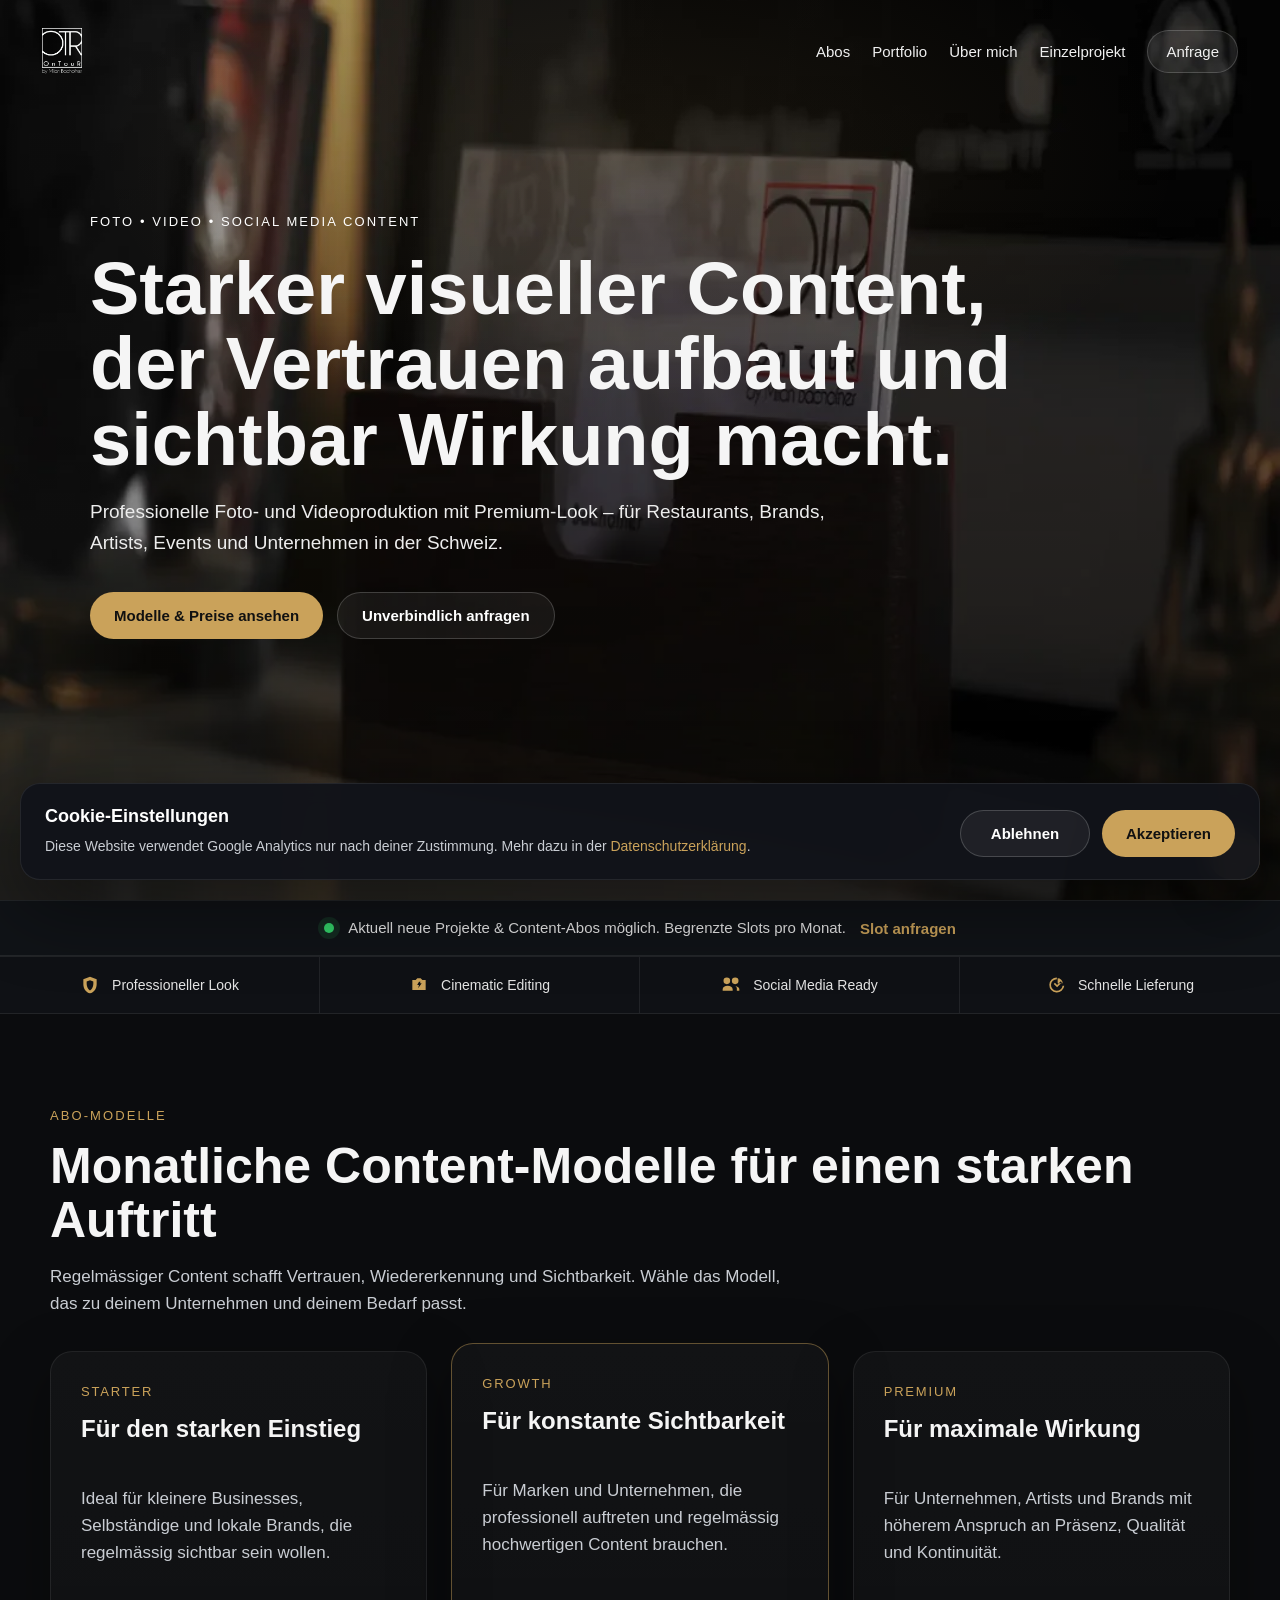
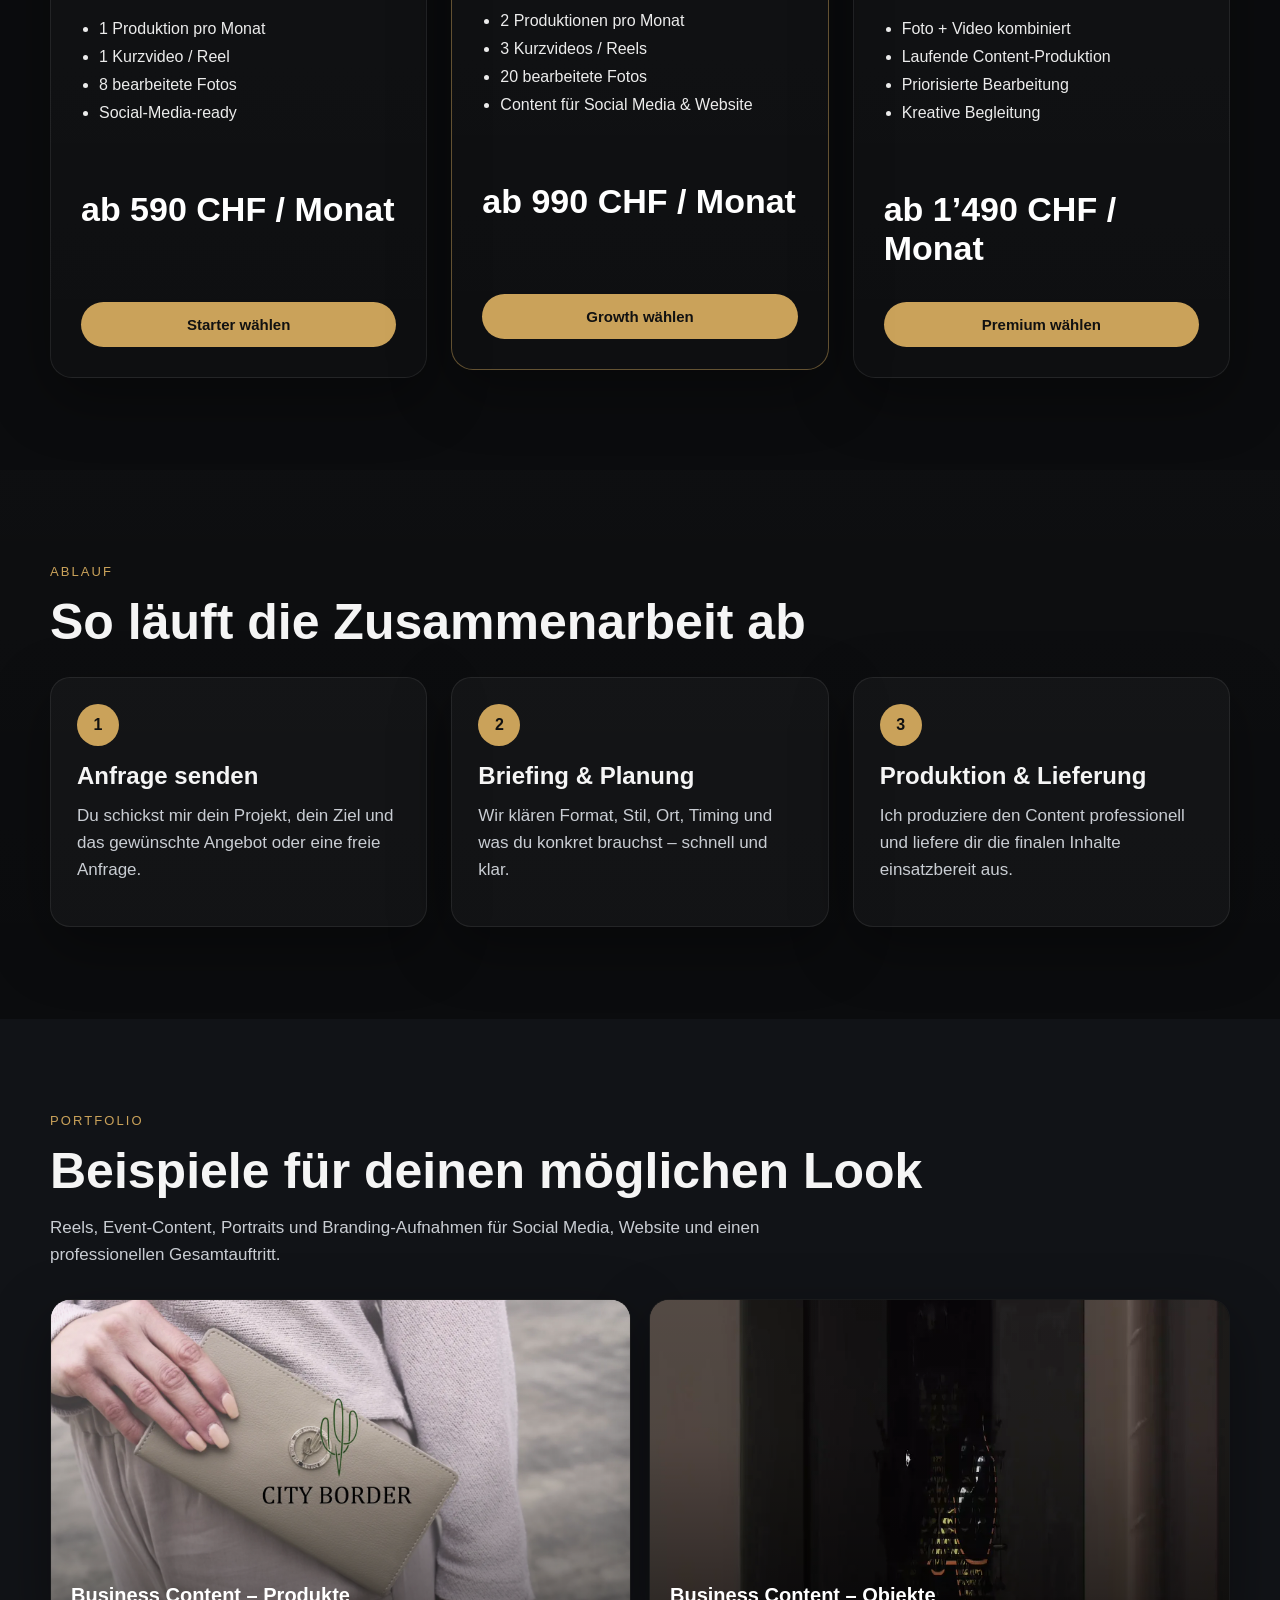
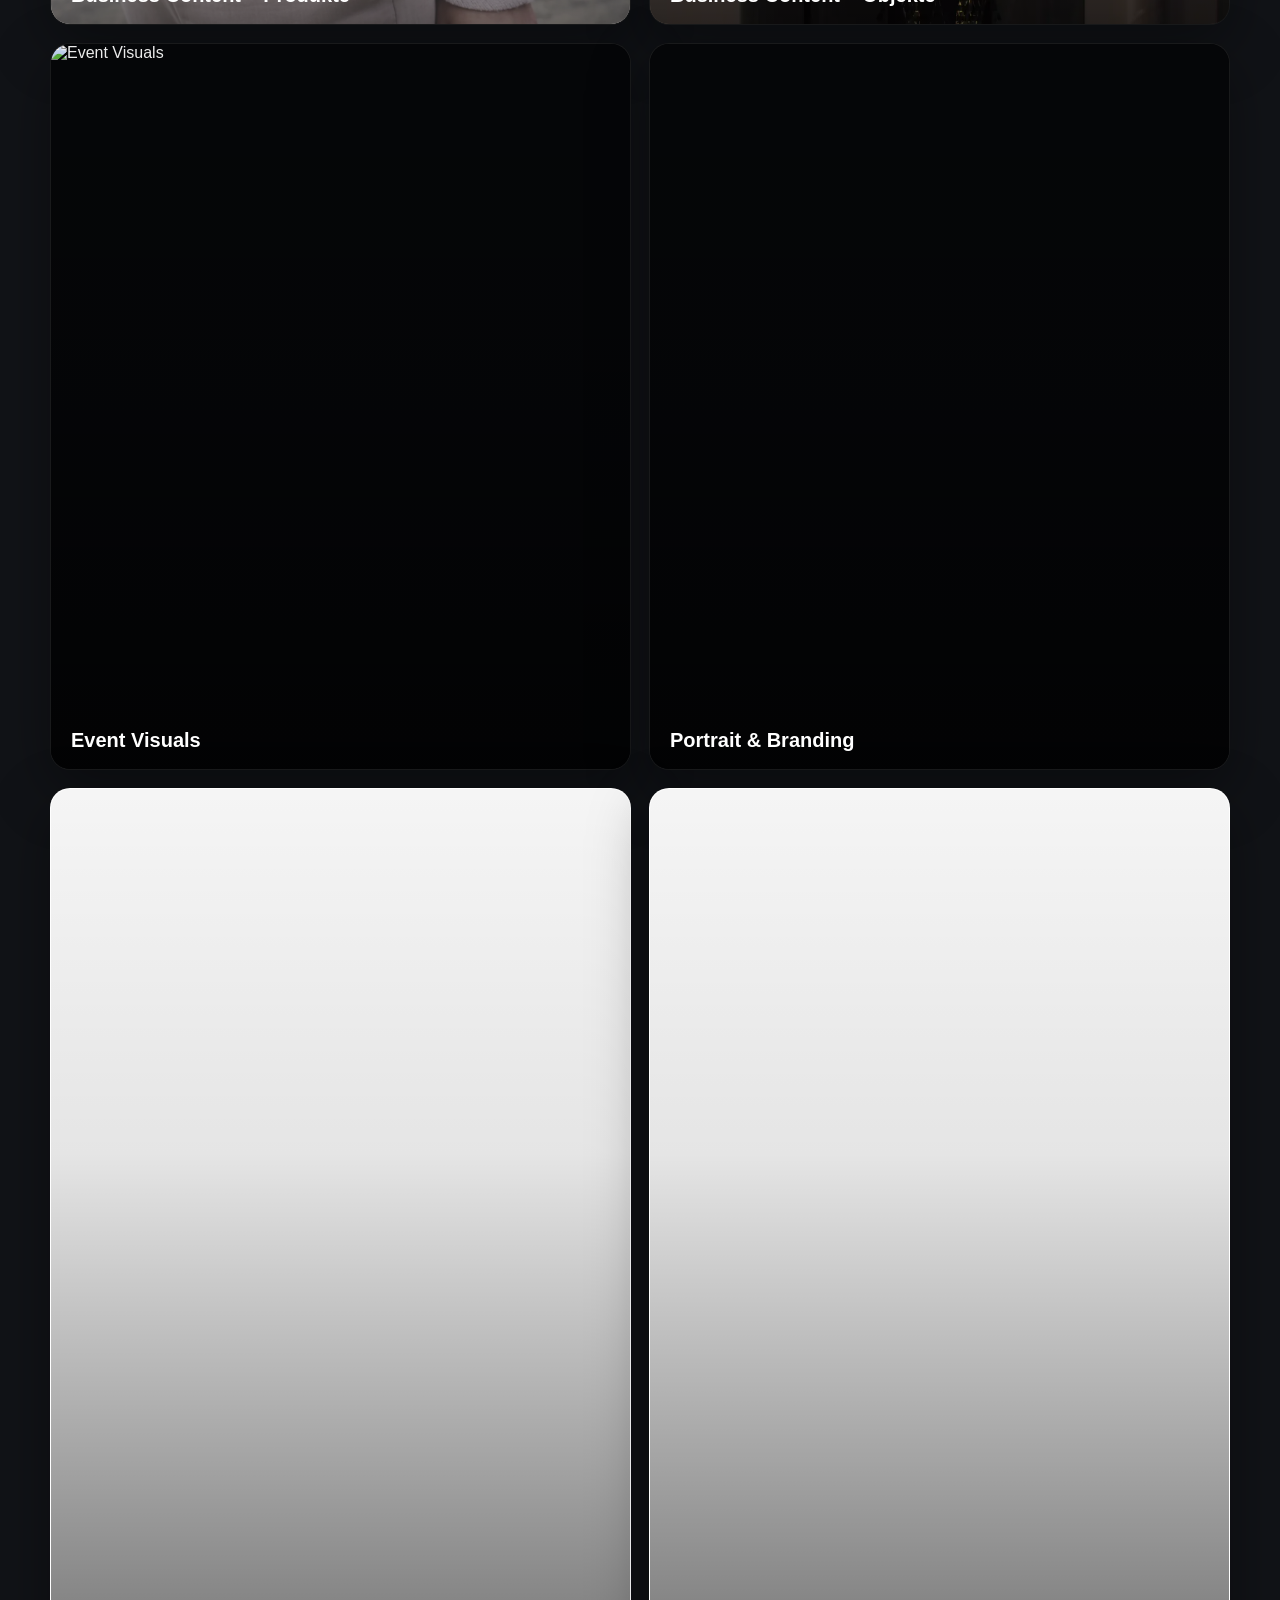
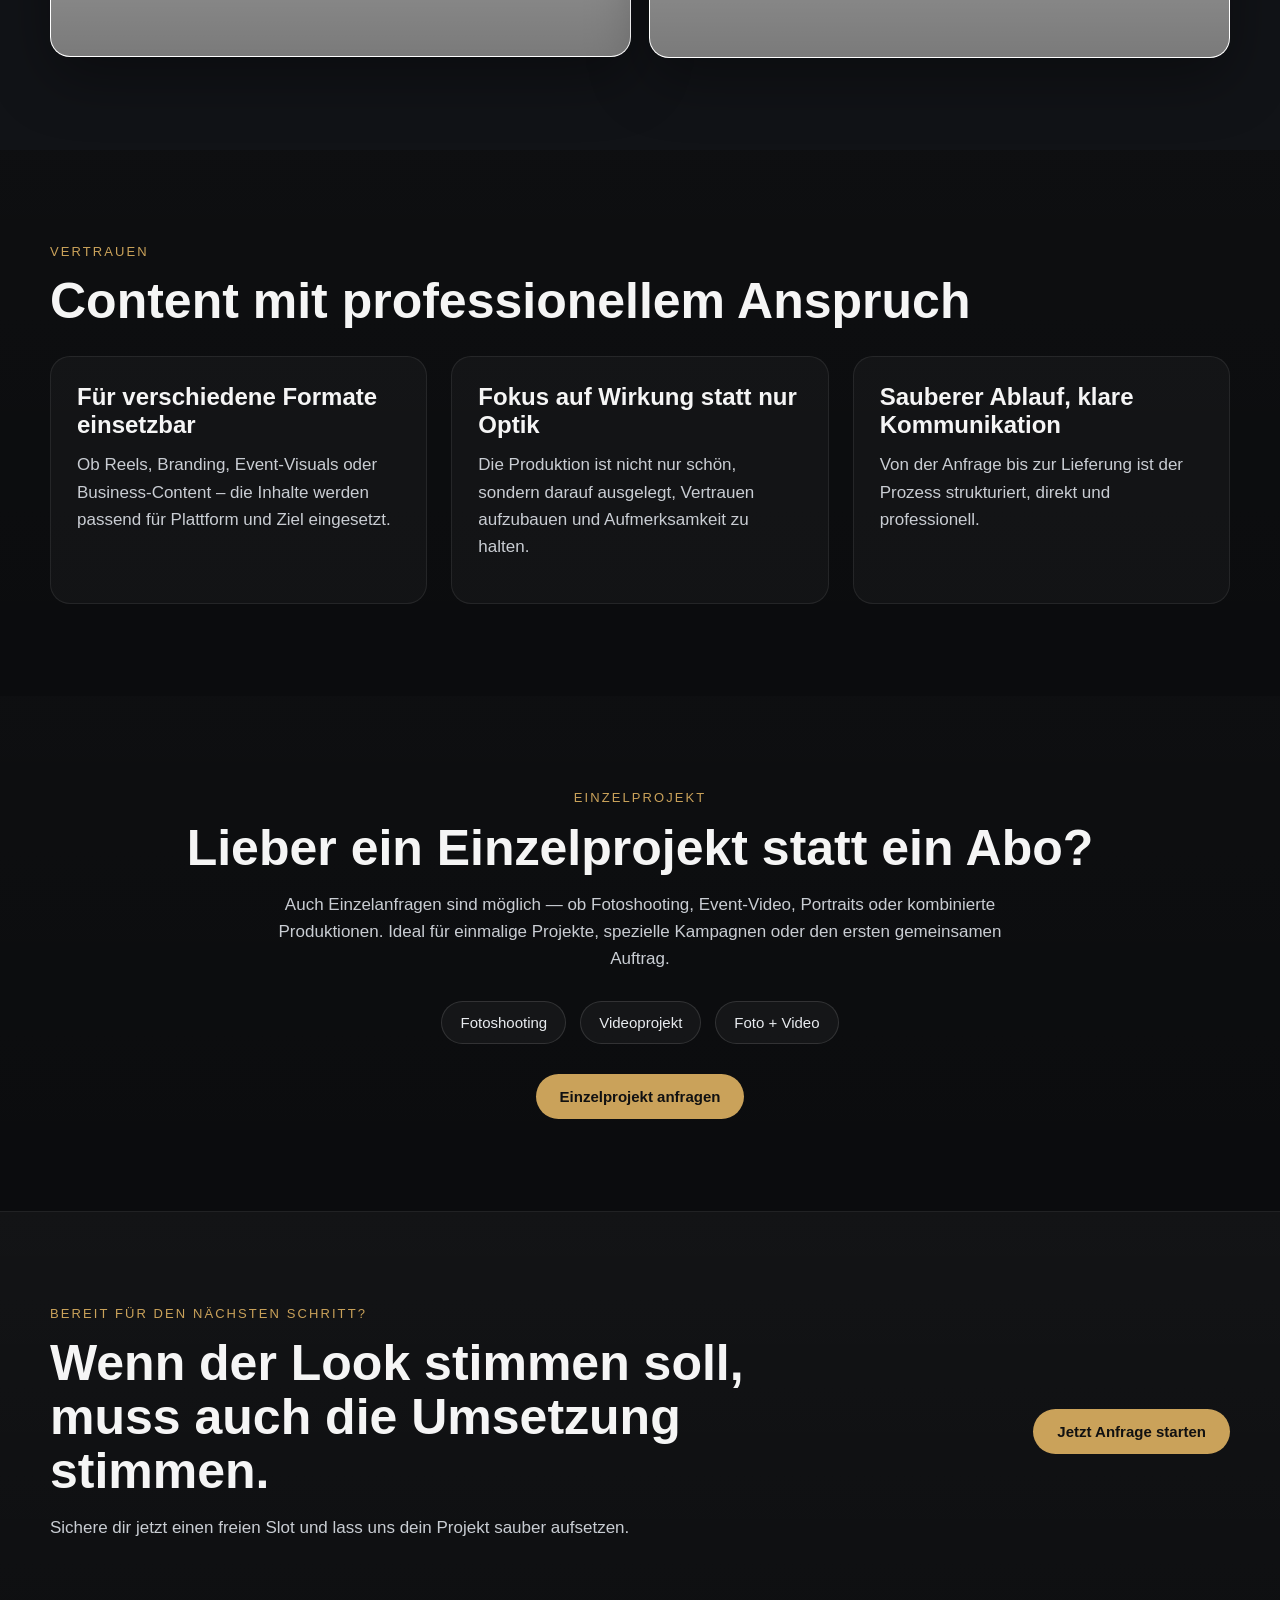
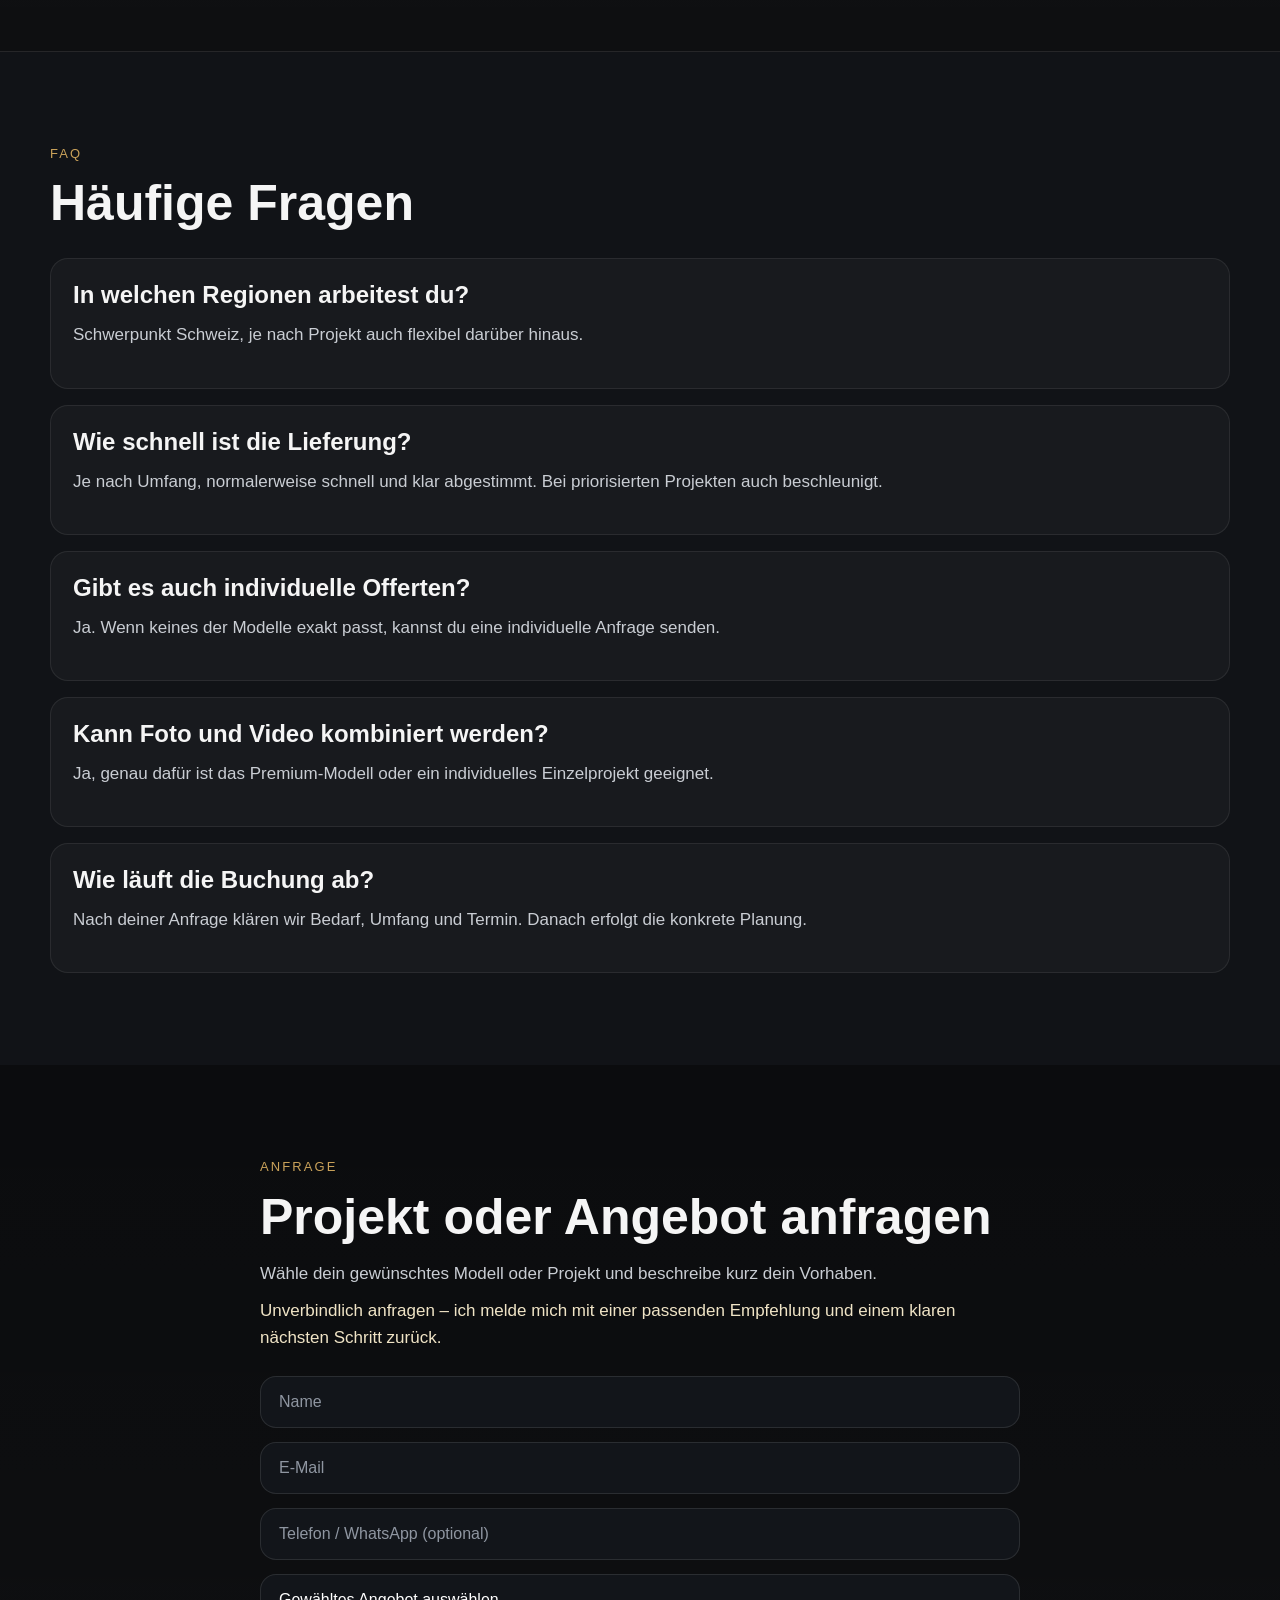
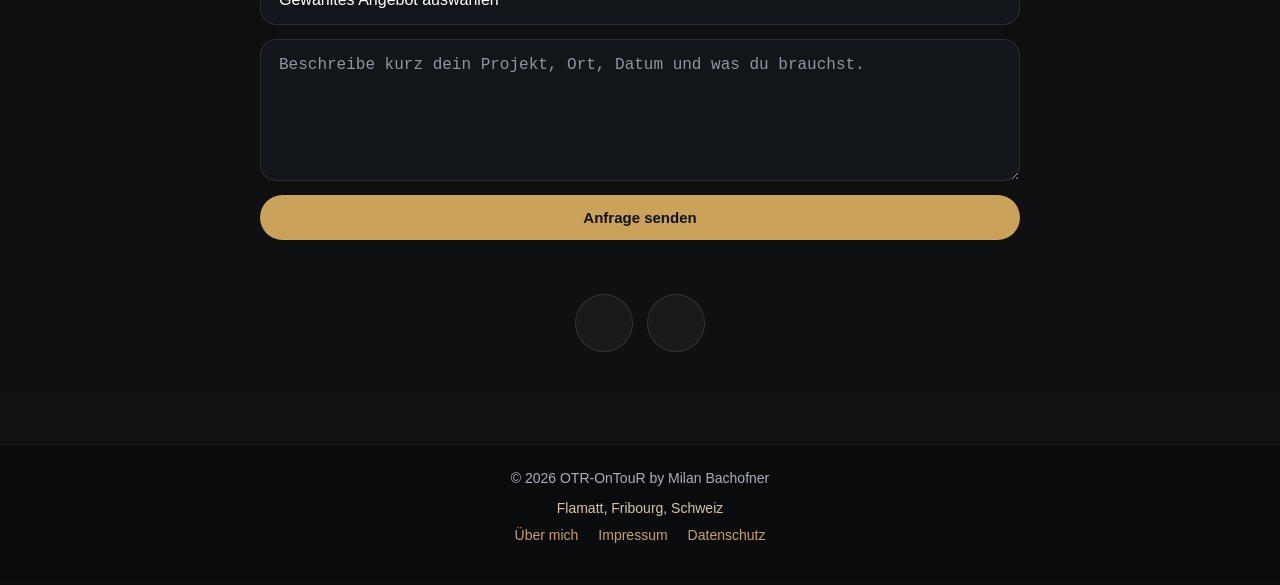
==== commit 043a5579: "Dim new portfolio photos and align About typography Restore portfolio shading with bright hover stat" ====
--- a/index.html
+++ b/index.html
@@ -61,8 +61,15 @@
   </script>
   <style>
     .model-photo{background:#fff}
-    .model-photo>img{display:block;width:100%;height:auto}
-    .model-photo::before{display:none}
+    .model-photo>img{display:block;width:100%;height:auto;filter:brightness(.78);transition:filter .4s ease}
+    .model-photo::before{transition:opacity .4s ease}
+    @media(hover:hover) and (pointer:fine){
+      .model-photo:hover>img{filter:brightness(1)}
+      .model-photo:hover::before{opacity:0}
+    }
+    @media(prefers-reduced-motion:reduce){
+      .model-photo>img,.model-photo::before{transition:none}
+    }
   </style>
 </head>
 <body id="top">
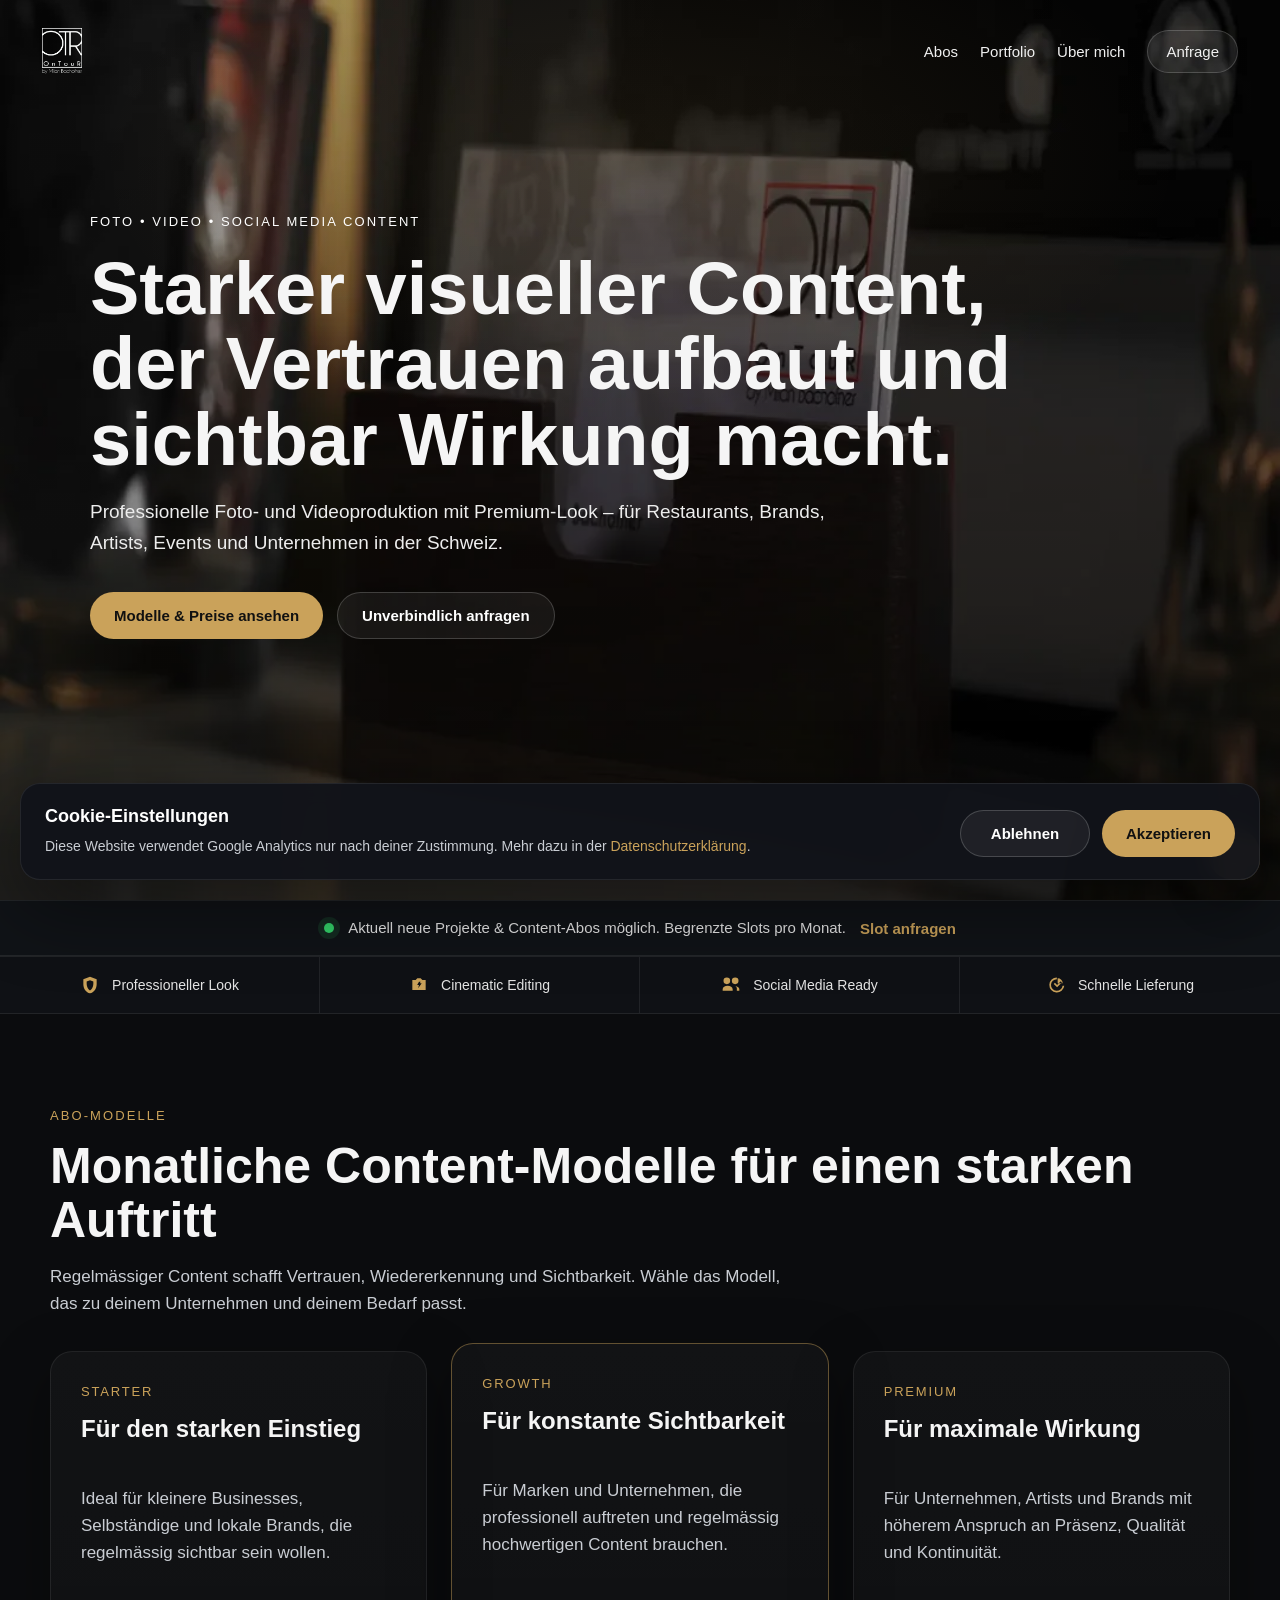
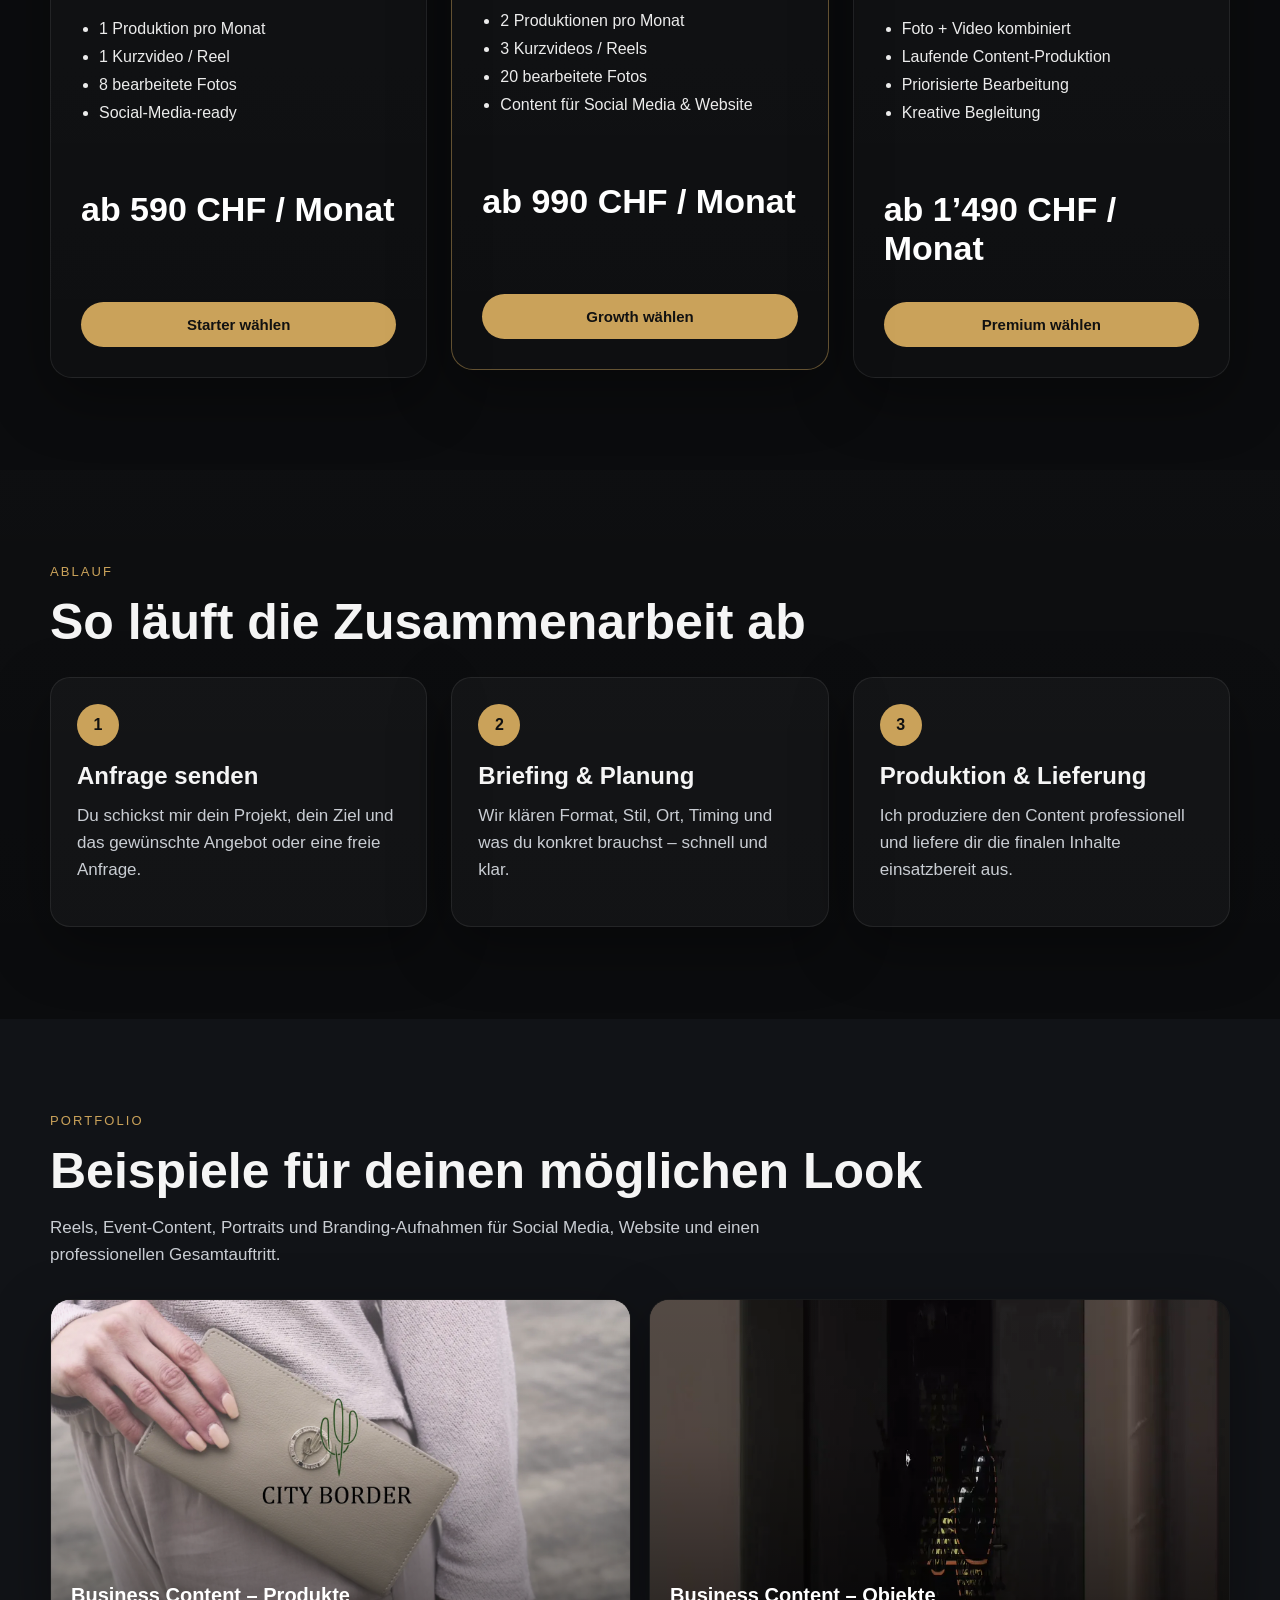
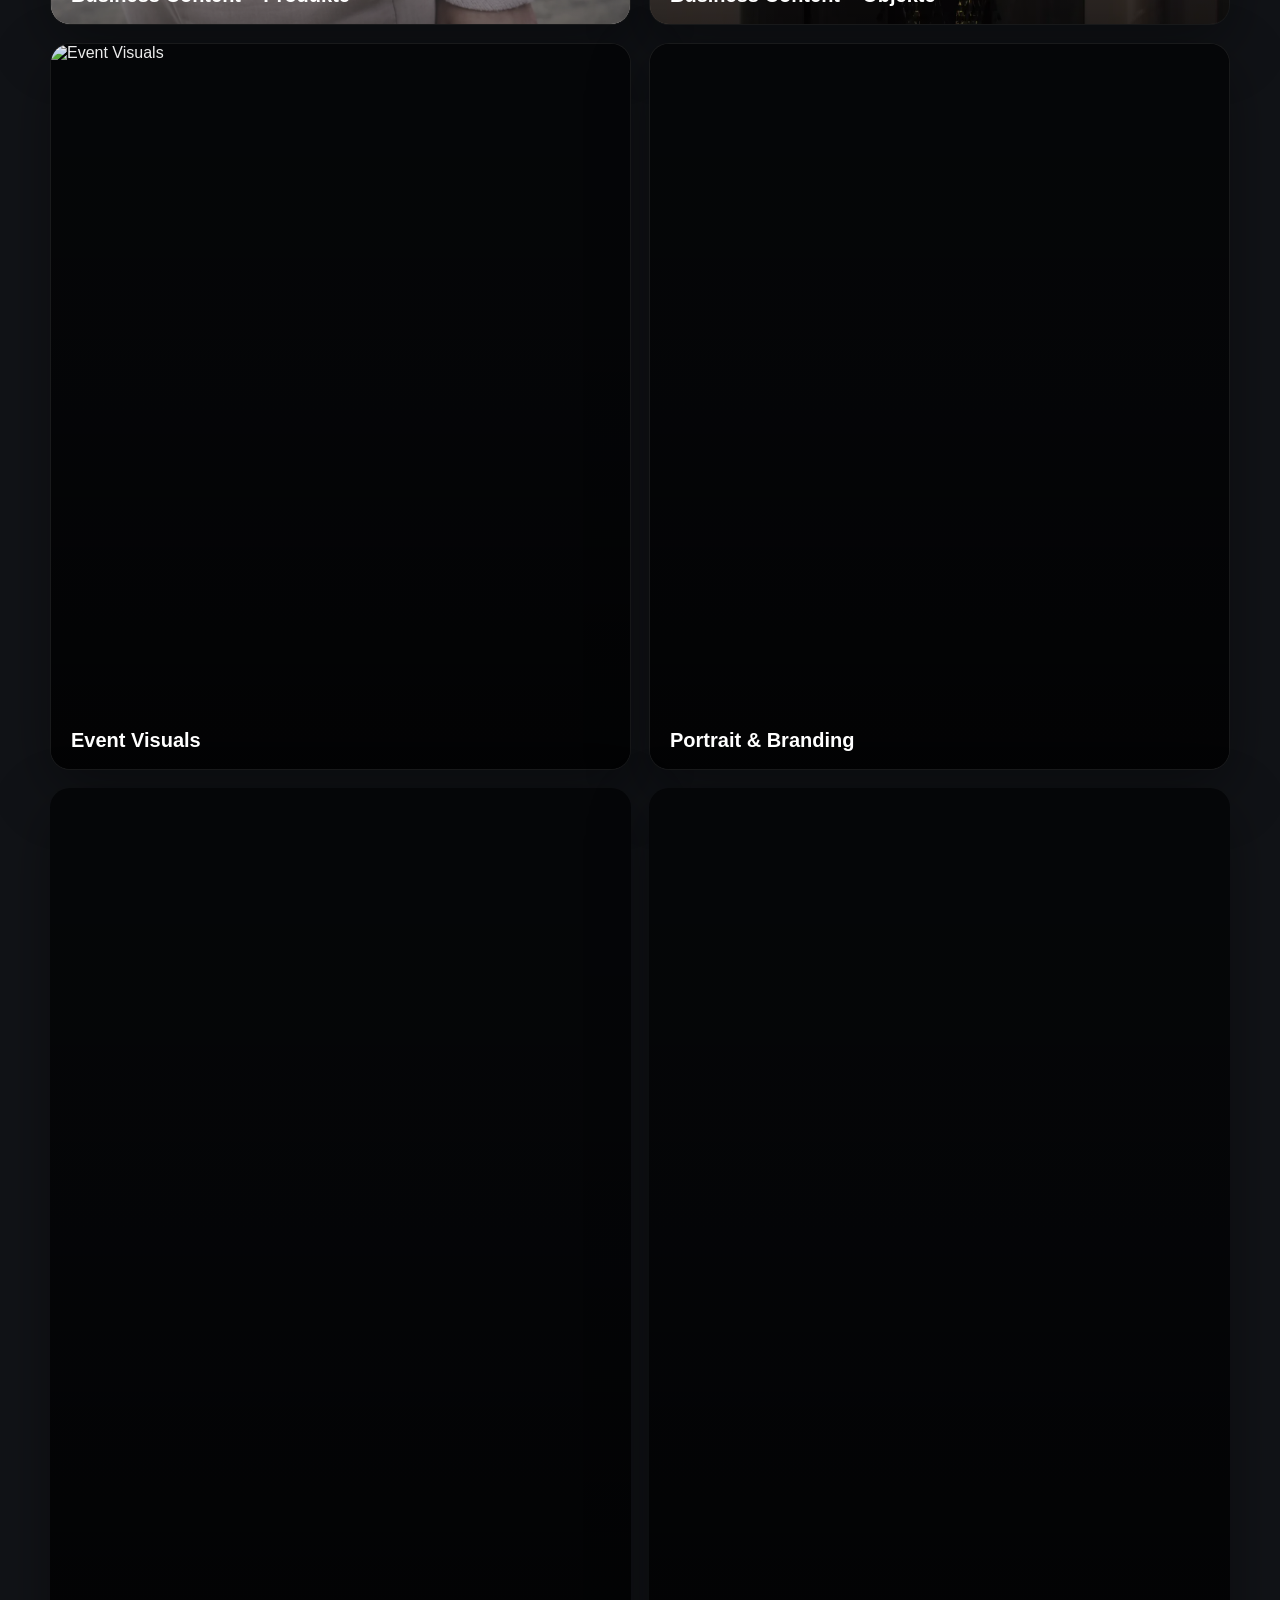
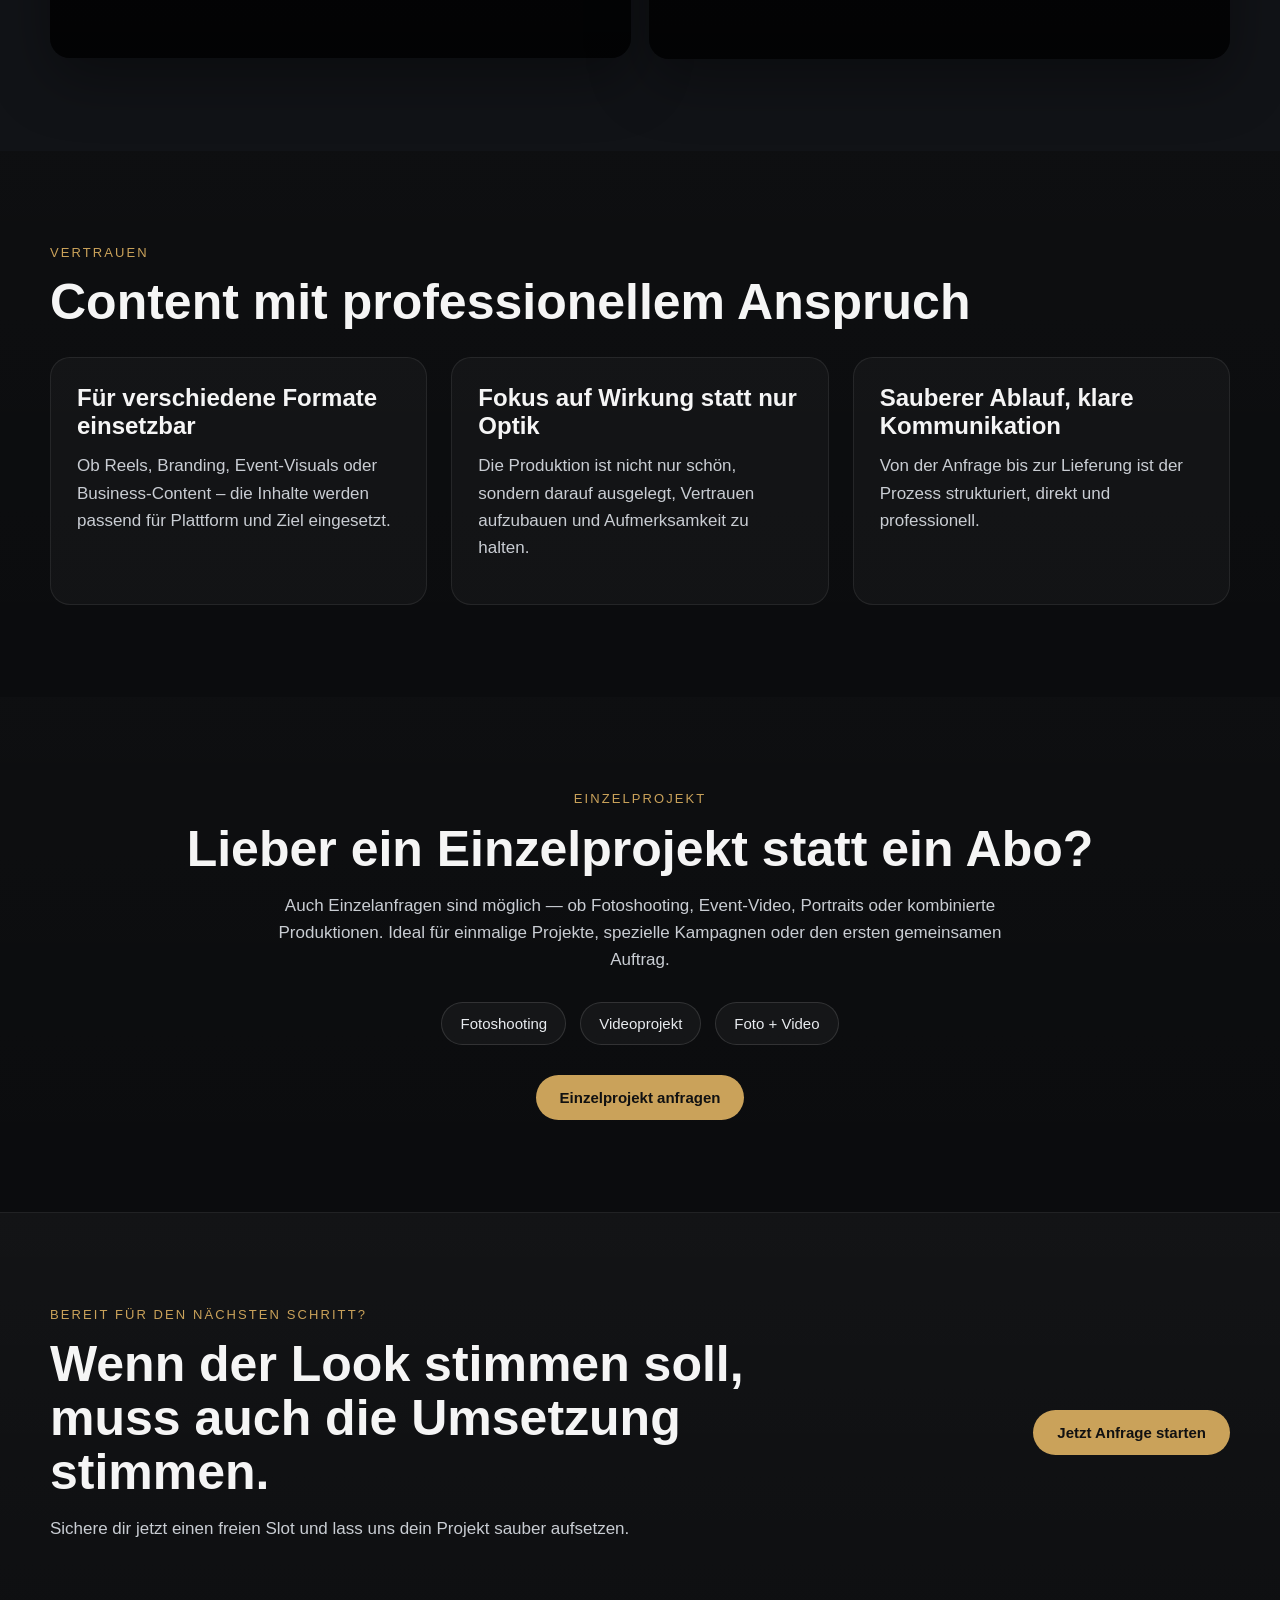
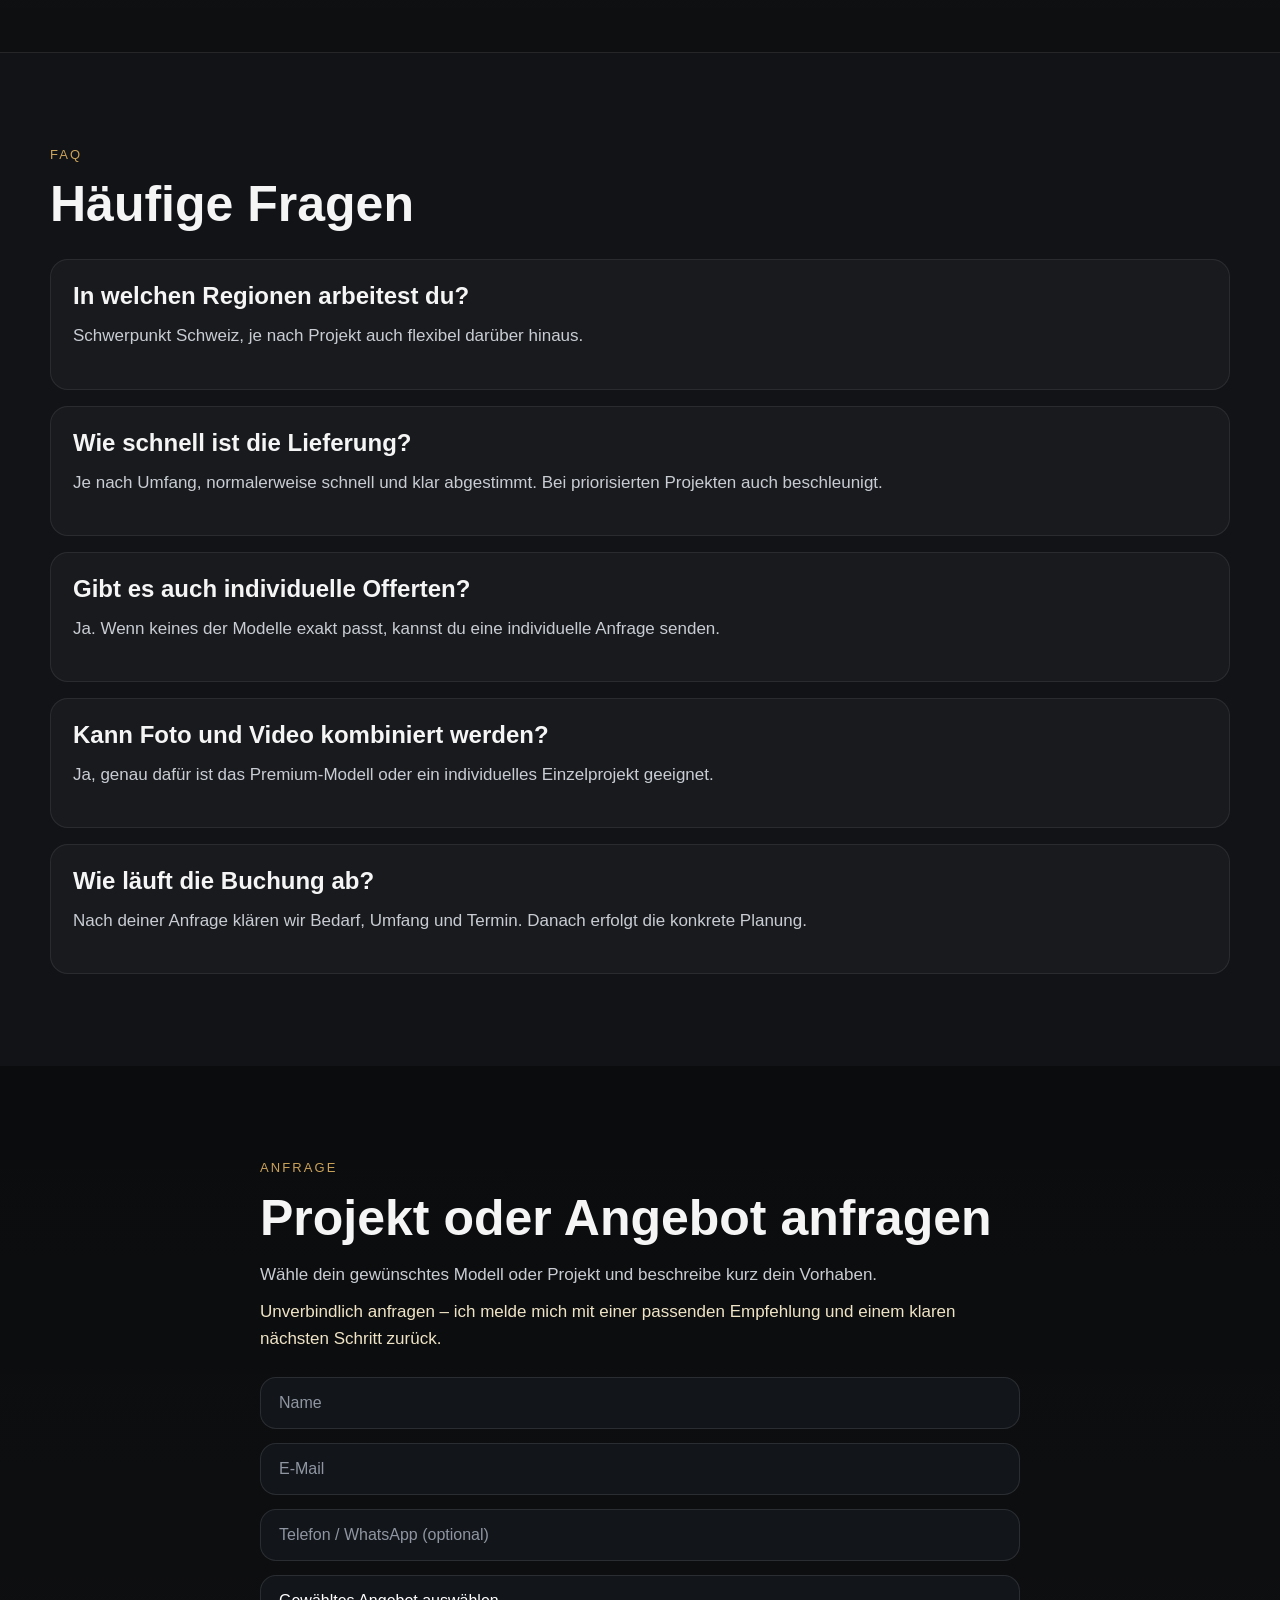
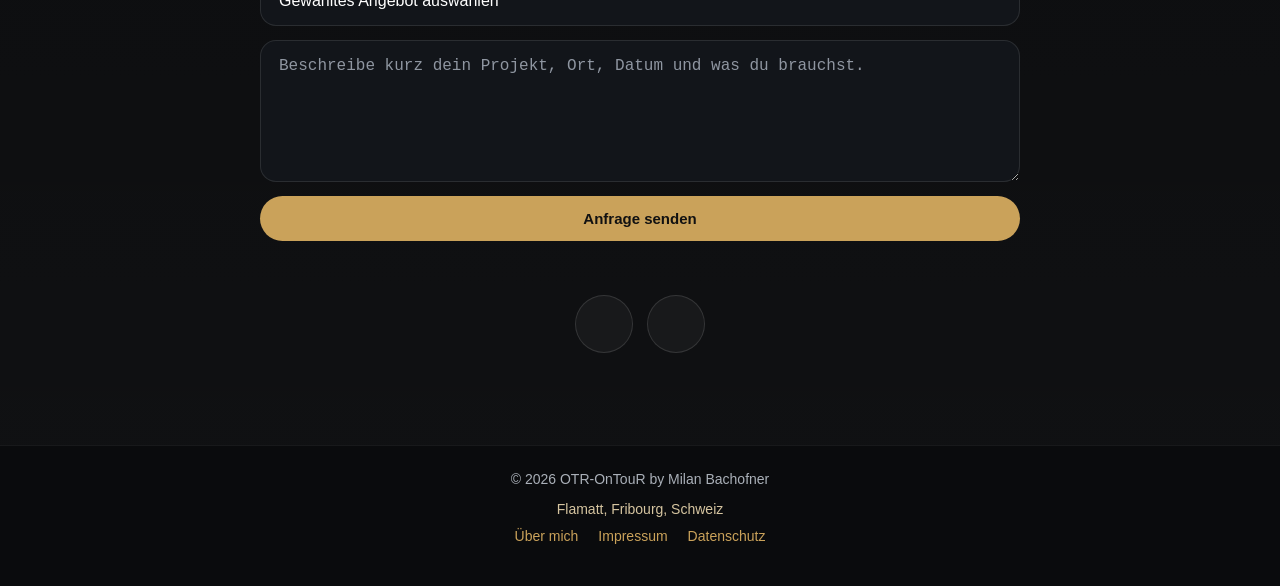
==== commit 7e31807b: "Keep mobile navigation on one row and remove model photo outlines Remove Einzelprojekt from all four" ====
--- a/index.html
+++ b/index.html
@@ -29,7 +29,7 @@
   <link rel="apple-touch-icon" sizes="72x72" href="favicon.png">
   <link rel="preload" as="image" href="portrait_branding.webp" fetchpriority="high">
 
-  <link rel="stylesheet" href="style.css?v=20260728_01" />
+  <link rel="stylesheet" href="style.css?v=20261004_1257" />
 
   <script type="application/ld+json">
   {
@@ -60,7 +60,7 @@
   }
   </script>
   <style>
-    .model-photo{background:#fff}
+    .model-photo{background:#050608;border:0}
     .model-photo>img{display:block;width:100%;height:auto;filter:brightness(.78);transition:filter .4s ease}
     .model-photo::before{transition:opacity .4s ease}
     @media(hover:hover) and (pointer:fine){
@@ -101,7 +101,6 @@
         <a href="#abos">Abos</a>
         <a href="#portfolio">Portfolio</a>
         <a href="ueber-mich.html">Über mich</a>
-        <a href="#einzelprojekt">Einzelprojekt</a>
         <a href="#anfrage" class="nav-cta">Anfrage</a>
       </div>
     </nav>
--- a/style.css
+++ b/style.css
@@ -1010,3 +1010,13 @@
     min-width:0;
   }
 }
+
+/* Keep the four primary links together on every page. */
+.navbar .nav-links{flex-wrap:nowrap}
+.navbar .nav-links a{white-space:nowrap}
+@media(max-width:700px){
+  .navbar{padding:20px 16px;flex-direction:column;gap:14px}
+  .navbar .nav-links{width:100%;justify-content:center;gap:clamp(8px,2.5vw,12px);flex-wrap:nowrap}
+  .navbar .nav-links a{font-size:clamp(13px,3.6vw,15px);flex:0 0 auto}
+  .navbar .nav-links .nav-cta{padding:10px 12px;width:auto}
+}
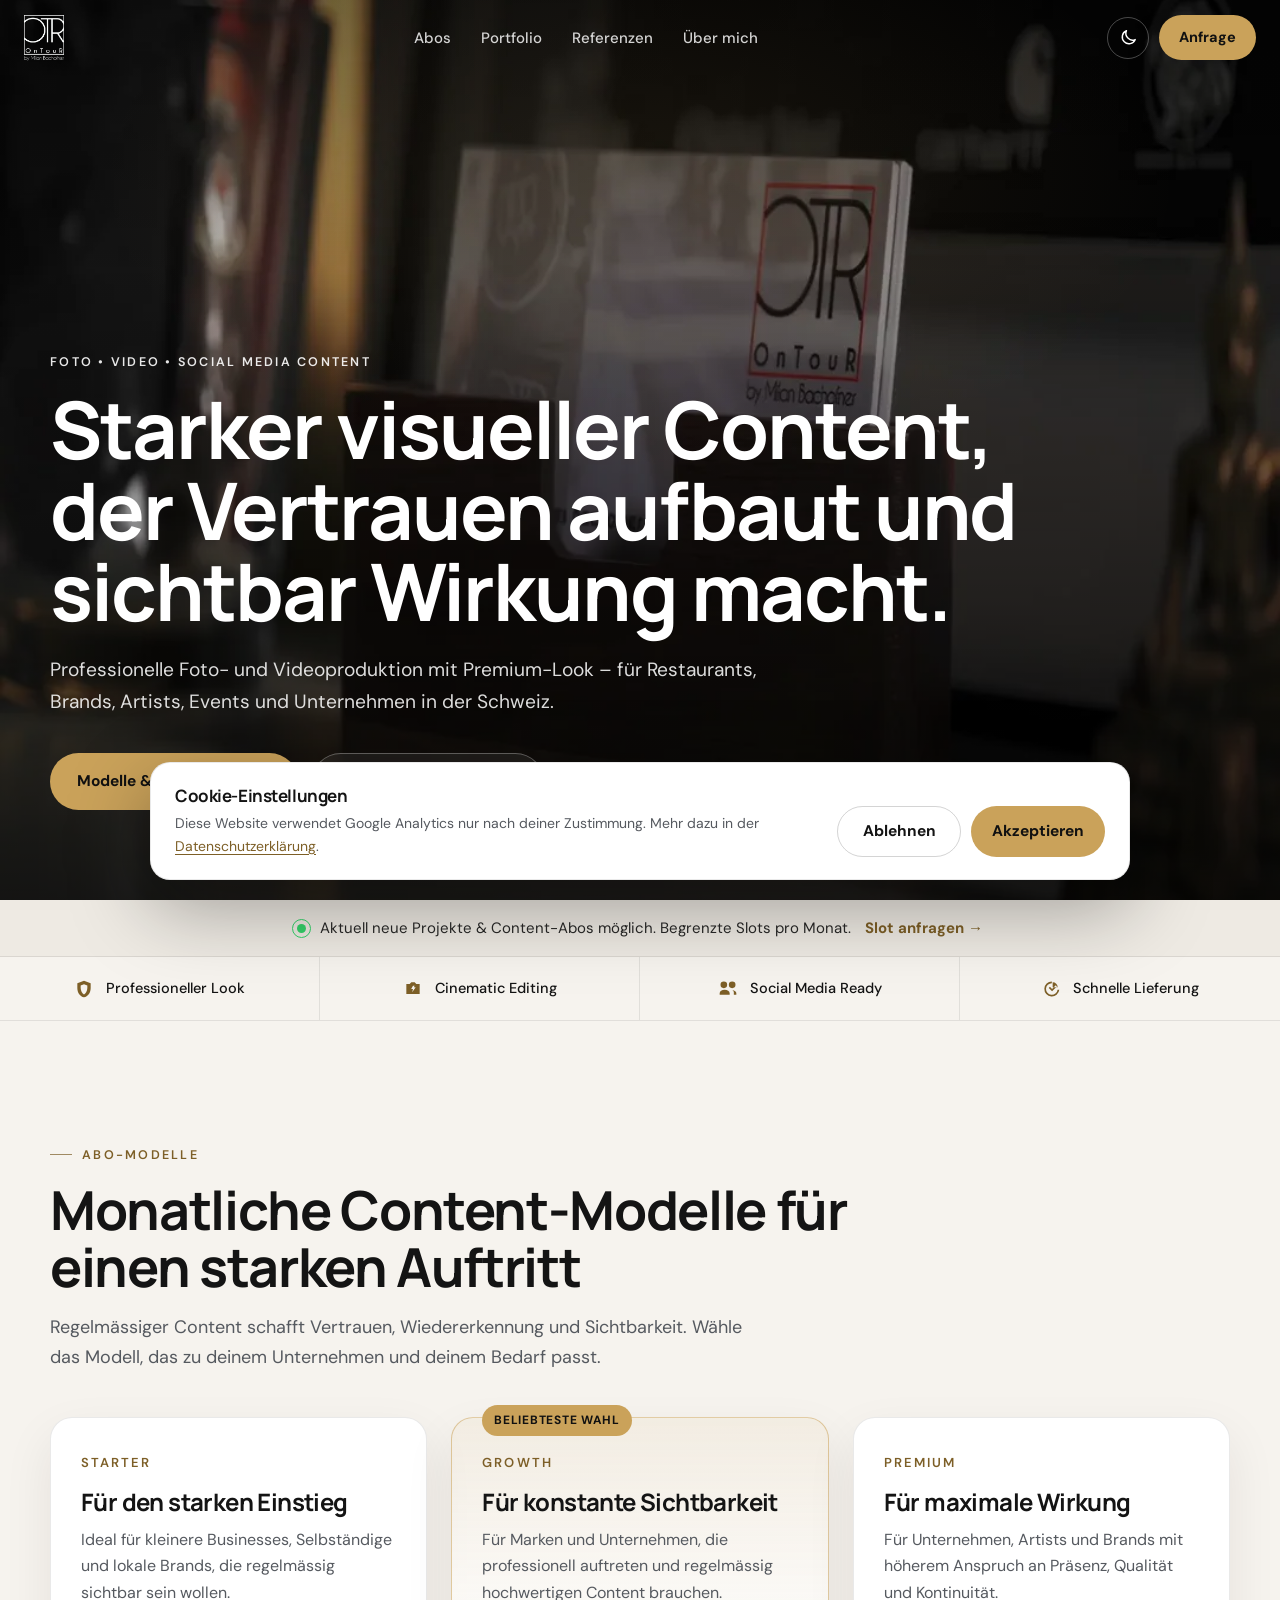
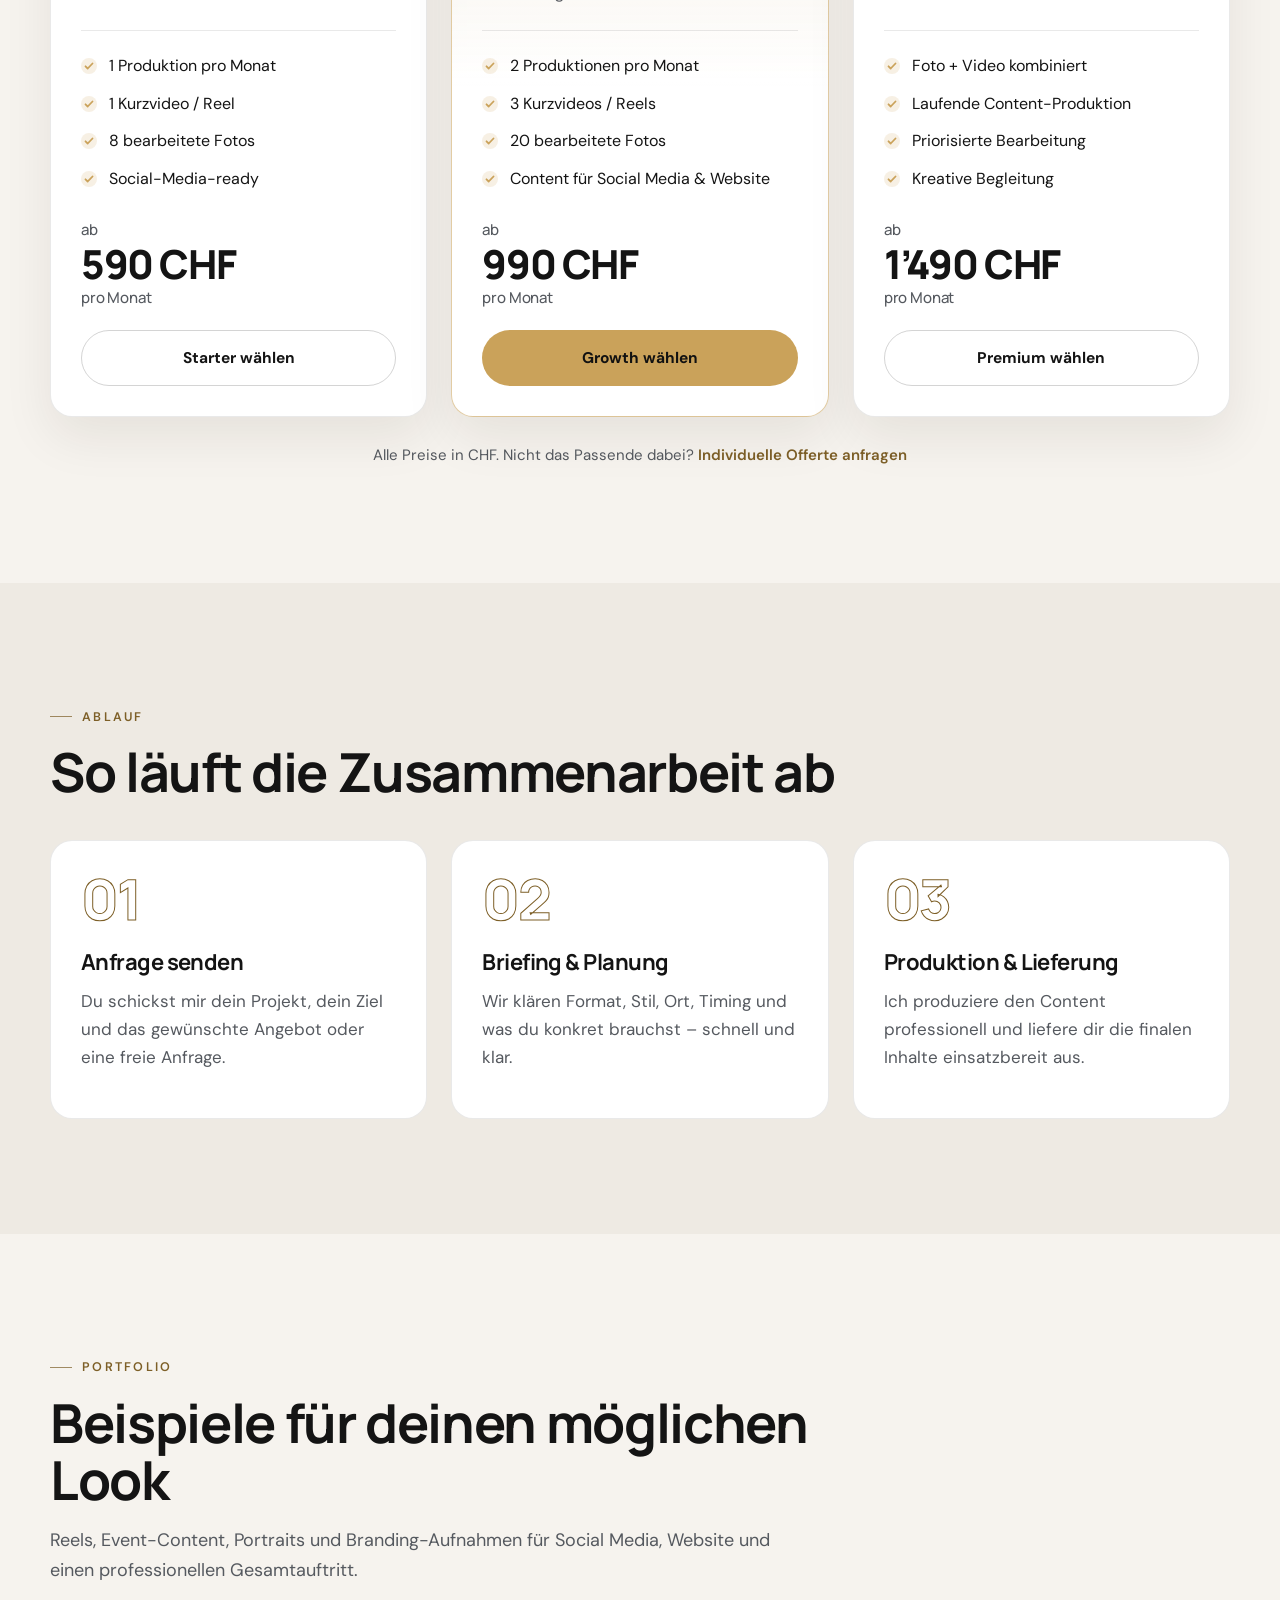
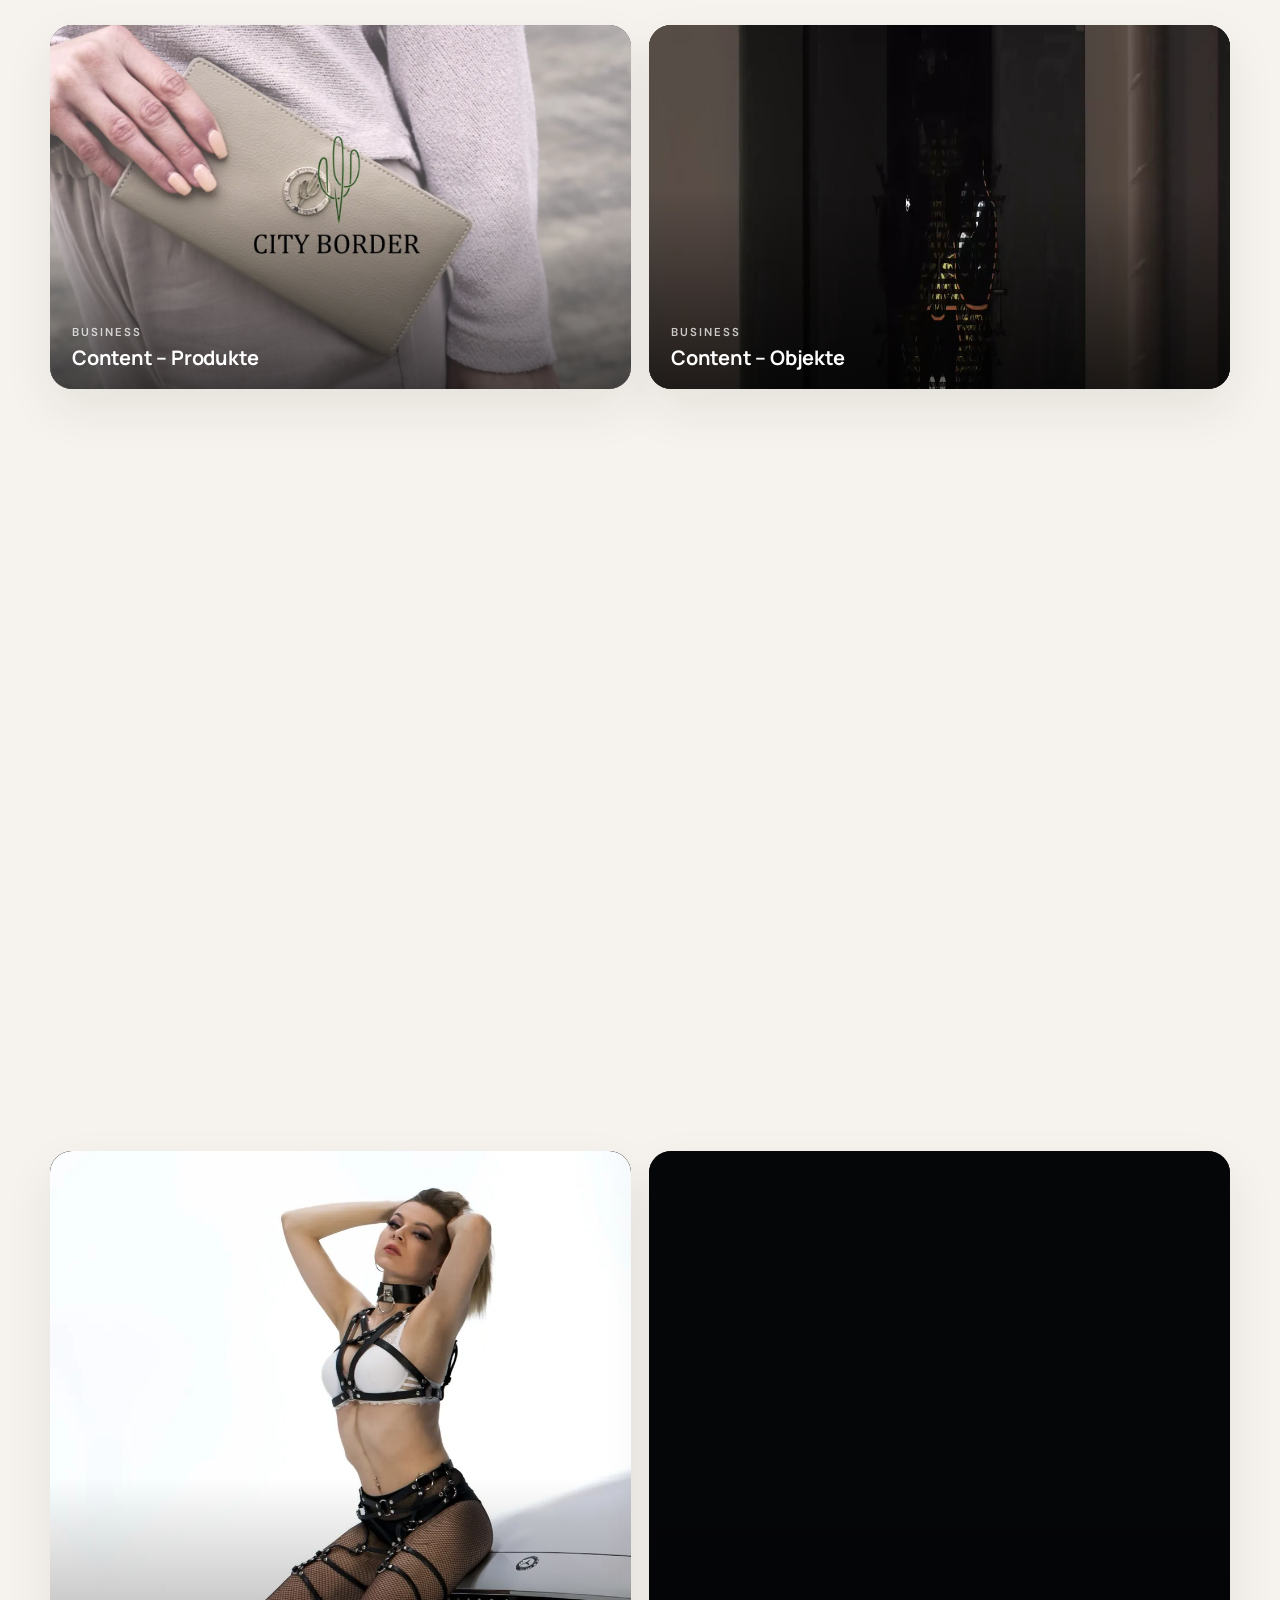
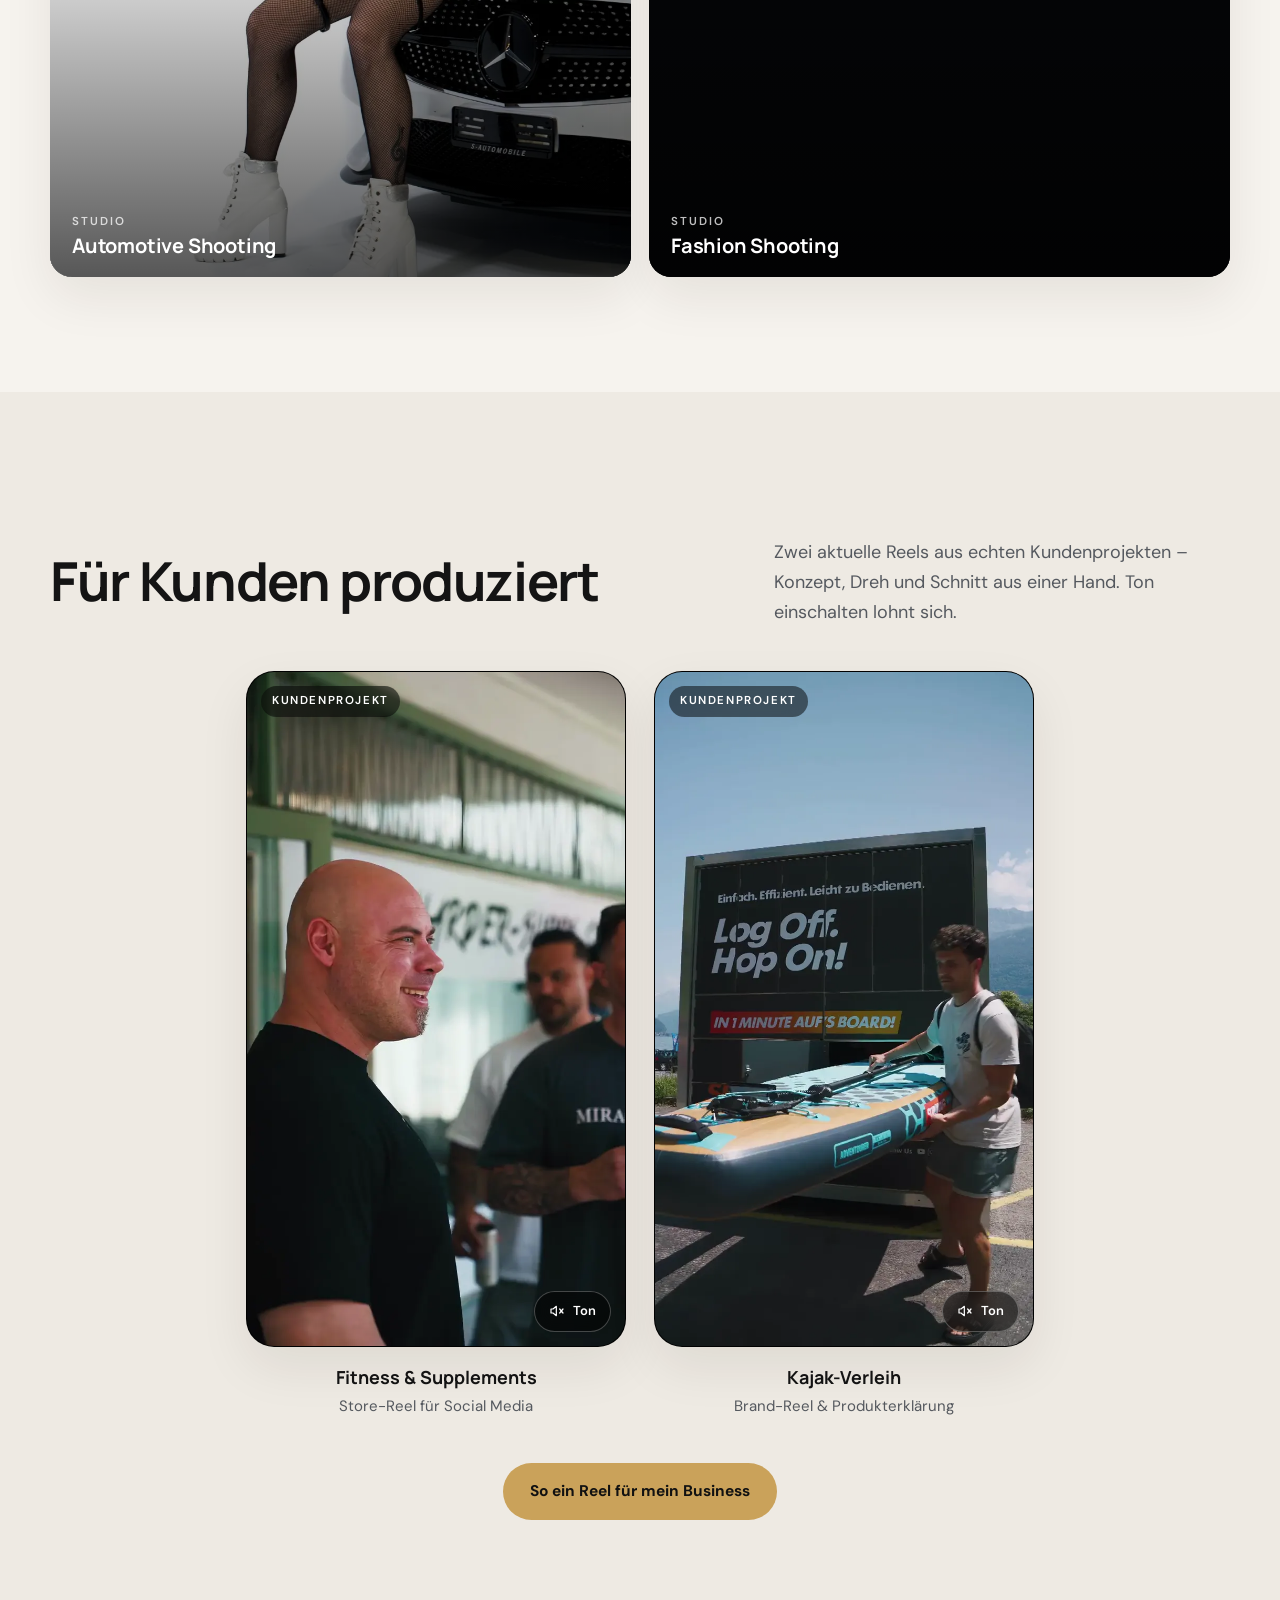
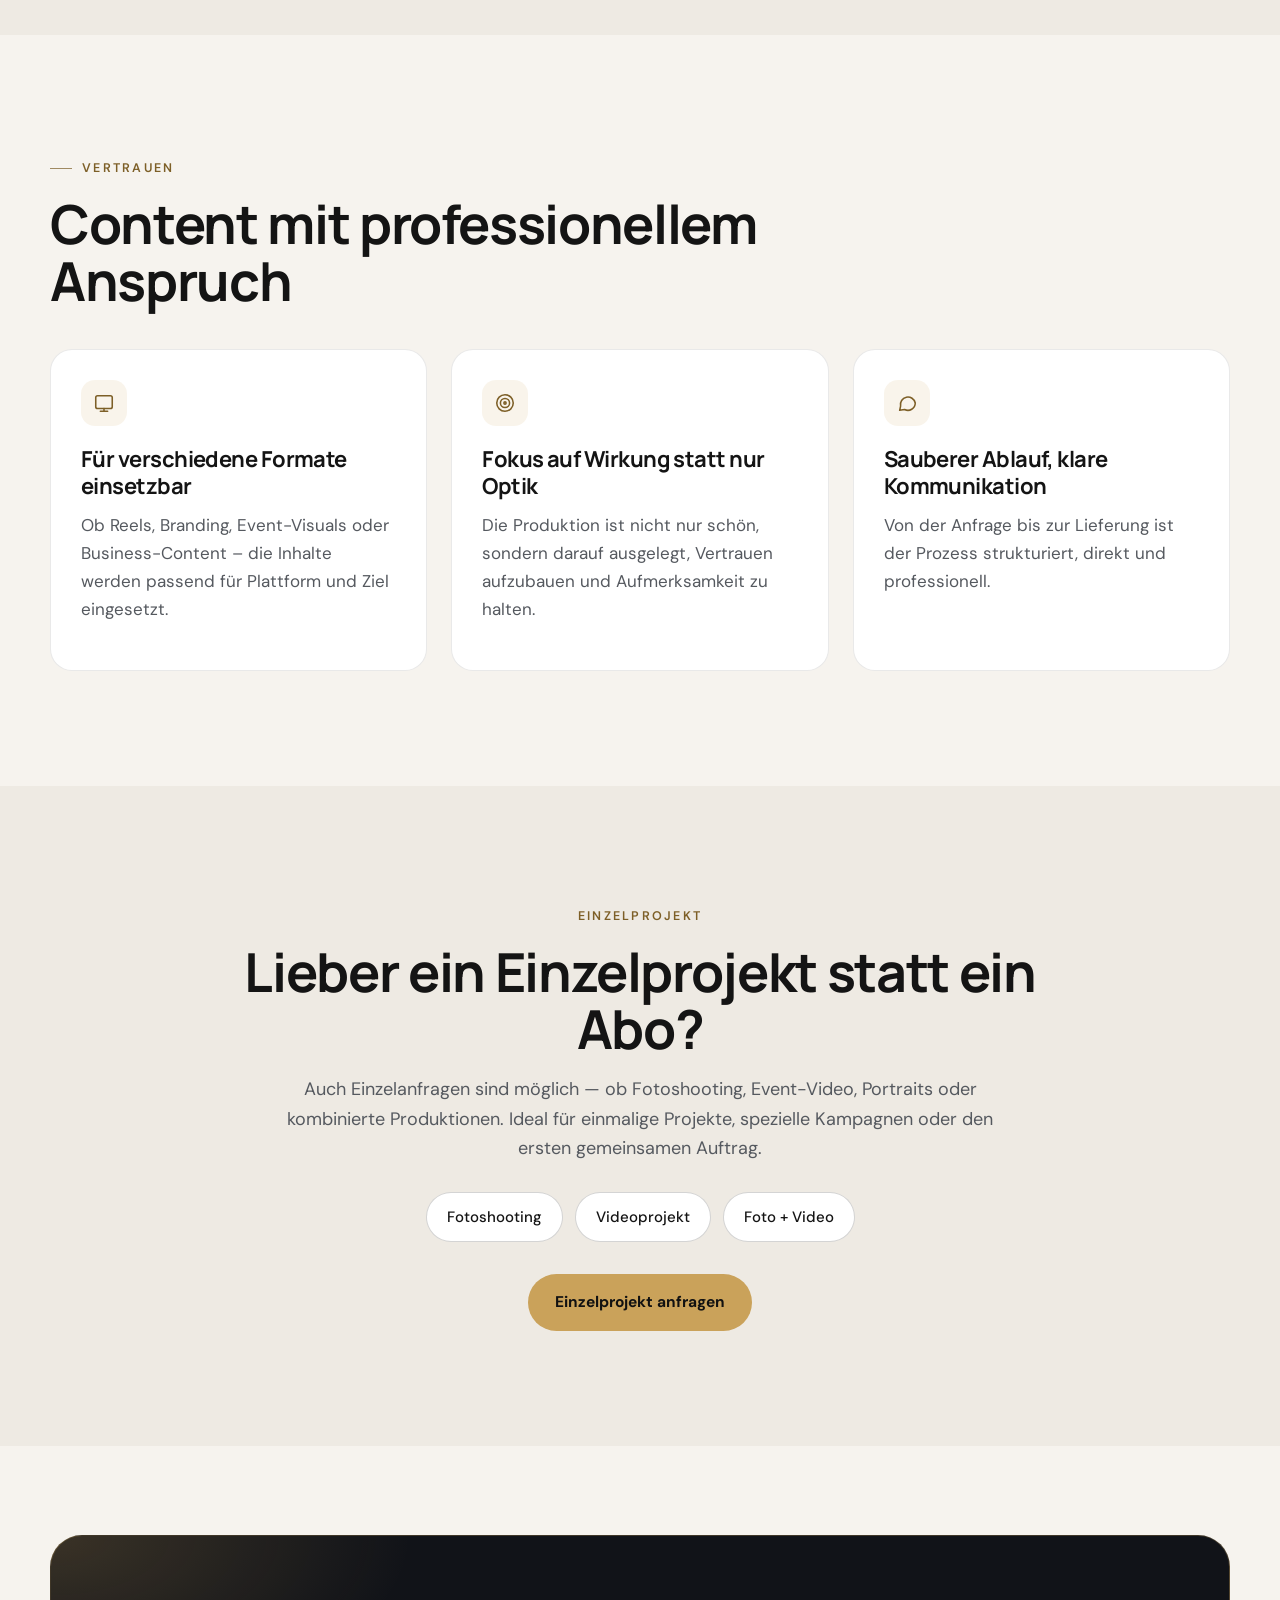
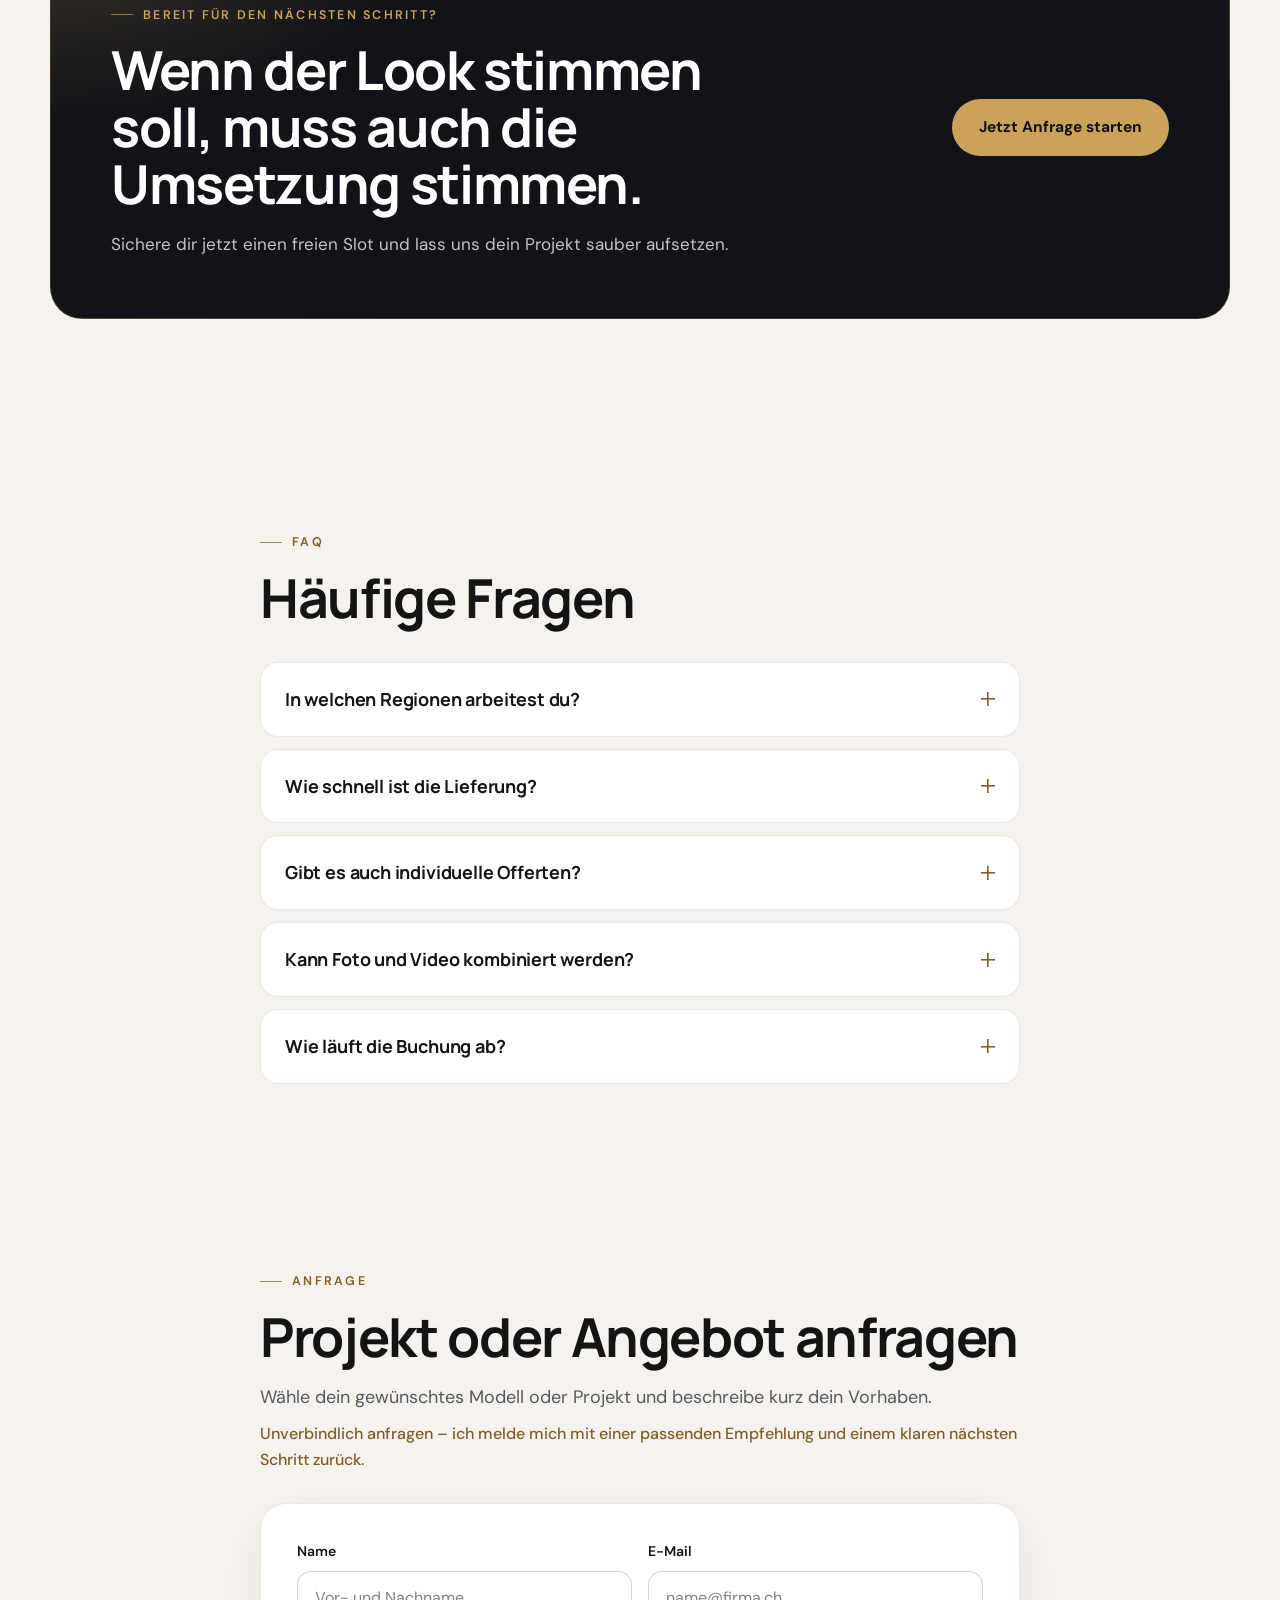
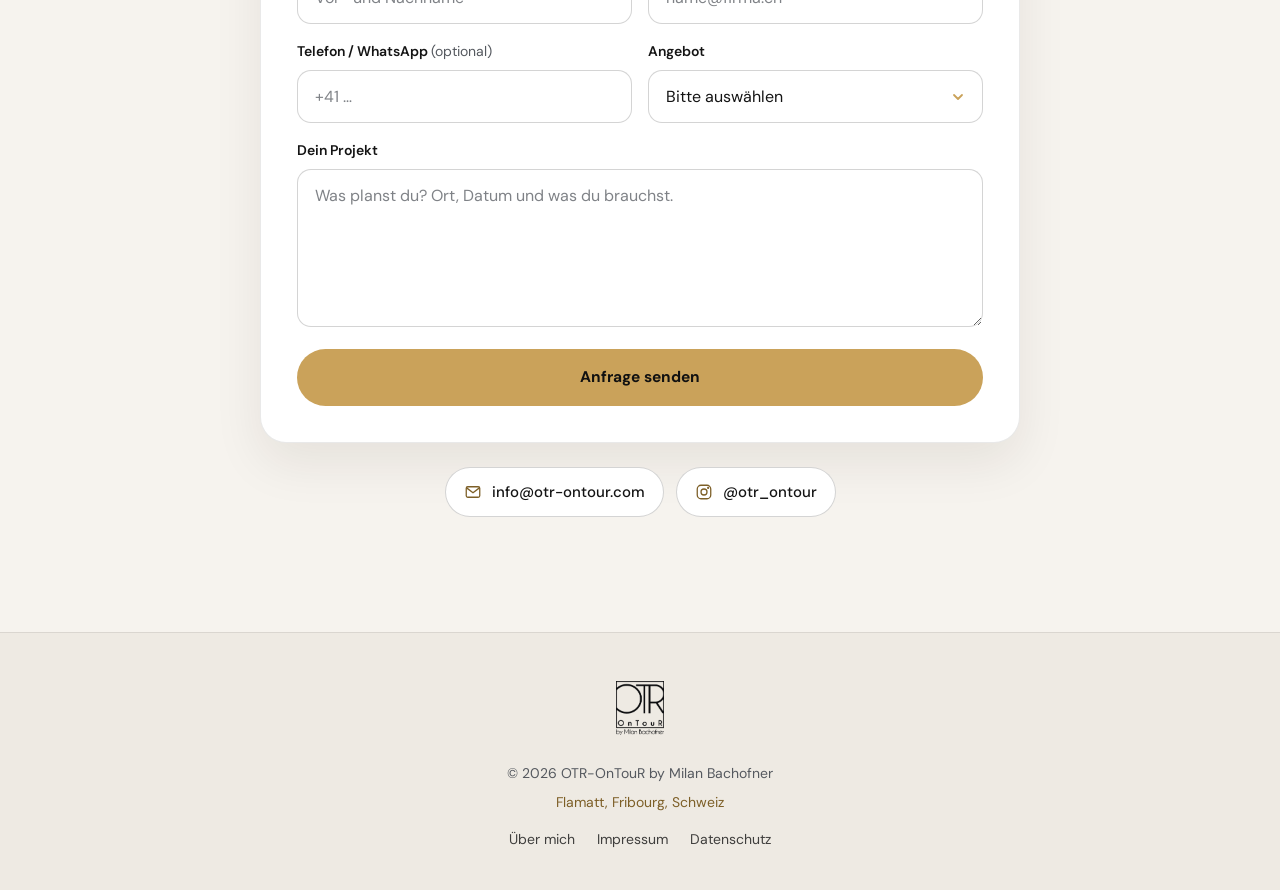
==== commit 1be349fa: "Redesign: Tag/Nacht-Modus, neue Typografie, Kunden-Reels, Performance - Hell/Dunkel-Modus (automatis" ====
--- a/index.html
+++ b/index.html
@@ -1,13 +1,14 @@
 <!DOCTYPE html>
-<html lang="de">
+<html lang="de-CH" data-theme="dark">
 <head>
   <meta charset="UTF-8" />
-  <meta name="viewport" content="width=device-width, initial-scale=1.0" />
+  <meta name="viewport" content="width=device-width, initial-scale=1.0, viewport-fit=cover" />
 
   <title>OTR-OnTouR | Foto &amp; Video Produktion Schweiz</title>
   <meta name="description" content="OTR-OnTouR by Milan Bachofner – professionelle Foto- und Videoproduktion für Events, Business, Social Media, Restaurants, Brands und Artists in der Schweiz." />
   <meta name="robots" content="index,follow,max-image-preview:large" />
-  <meta name="theme-color" content="#0b0c0e" />
+  <meta name="theme-color" content="#0b0c0e" media="(prefers-color-scheme: dark)" />
+  <meta name="theme-color" content="#f6f3ee" media="(prefers-color-scheme: light)" />
   <link rel="canonical" href="https://www.otr-ontour.com/" />
 
   <meta property="og:type" content="website" />
@@ -15,21 +16,29 @@
   <meta property="og:title" content="OTR-OnTouR | Foto &amp; Video Produktion Schweiz" />
   <meta property="og:description" content="Professionelle Foto- und Videoproduktion mit Premium-Look für Unternehmen, Restaurants, Brands, Artists und Events." />
   <meta property="og:url" content="https://www.otr-ontour.com/" />
-  <meta property="og:image" content="https://www.otr-ontour.com/portrait_branding.webp" />
+  <meta property="og:image" content="https://www.otr-ontour.com/og-image.jpg" />
+  <meta property="og:image:width" content="1200" />
+  <meta property="og:image:height" content="630" />
   <meta property="og:image:alt" content="OTR-OnTouR Foto- und Videoproduktion" />
   <meta property="og:site_name" content="OTR-OnTouR" />
 
   <meta name="twitter:card" content="summary_large_image" />
   <meta name="twitter:title" content="OTR-OnTouR | Foto &amp; Video Produktion Schweiz" />
   <meta name="twitter:description" content="Professionelle Foto- und Videoproduktion mit Premium-Look für Unternehmen, Restaurants, Brands, Artists und Events." />
-  <meta name="twitter:image" content="https://www.otr-ontour.com/portrait_branding.webp" />
-
-  <link rel="icon" type="image/png" sizes="72x72" href="favicon.png">
-  <link rel="shortcut icon" href="favicon.png">
-  <link rel="apple-touch-icon" sizes="72x72" href="favicon.png">
-  <link rel="preload" as="image" href="portrait_branding.webp" fetchpriority="high">
-
-  <link rel="stylesheet" href="style.css?v=20261004_1257" />
+  <meta name="twitter:image" content="https://www.otr-ontour.com/og-image.jpg" />
+
+  <link rel="icon" type="image/png" sizes="192x192" href="favicon.png">
+  <link rel="apple-touch-icon" href="favicon.png">
+
+  <script>
+    (function(){var d=document.documentElement,t=null;try{t=localStorage.getItem("otr_theme")}catch(e){}
+    d.setAttribute("data-theme",t||(window.matchMedia&&matchMedia("(prefers-color-scheme: light)").matches?"light":"dark"));d.classList.add("js")})();
+  </script>
+
+  <link rel="preload" href="fonts/manrope.woff2" as="font" type="font/woff2" crossorigin>
+  <link rel="preload" href="fonts/dm-sans.woff2" as="font" type="font/woff2" crossorigin>
+  <link rel="preload" as="image" href="poster-landingpage.webp" fetchpriority="high">
+  <link rel="stylesheet" href="style.css?v=20261015_01" />
 
   <script type="application/ld+json">
   {
@@ -38,7 +47,7 @@
     "name": "OTR-OnTouR by Milan Bachofner",
     "url": "https://www.otr-ontour.com/",
     "logo": "https://www.otr-ontour.com/Logo%20White_OTR-OnTouR.png",
-    "image": "https://www.otr-ontour.com/portrait_branding.webp",
+    "image": "https://www.otr-ontour.com/og-image.jpg",
     "email": "info@otr-ontour.com",
     "description": "Professionelle Foto- und Videoproduktion für Events, Business, Social Media, Restaurants, Brands und Artists.",
     "address": {
@@ -49,61 +58,63 @@
       "addressRegion": "Fribourg",
       "addressCountry": "CH"
     },
-    "areaServed": {
-      "@type": "Country",
-      "name": "Schweiz"
-    },
-    "priceRange": "CHF",
-    "sameAs": [
-      "https://www.instagram.com/otr_ontour"
+    "areaServed": { "@type": "Country", "name": "Schweiz" },
+    "priceRange": "CHF 590 – 1490 / Monat",
+    "sameAs": ["https://www.instagram.com/otr_ontour"]
+  }
+  </script>
+  <script type="application/ld+json">
+  {
+    "@context": "https://schema.org",
+    "@type": "FAQPage",
+    "mainEntity": [
+      {"@type":"Question","name":"In welchen Regionen arbeitest du?","acceptedAnswer":{"@type":"Answer","text":"Schwerpunkt Schweiz, je nach Projekt auch flexibel darüber hinaus."}},
+      {"@type":"Question","name":"Wie schnell ist die Lieferung?","acceptedAnswer":{"@type":"Answer","text":"Je nach Umfang, normalerweise schnell und klar abgestimmt. Bei priorisierten Projekten auch beschleunigt."}},
+      {"@type":"Question","name":"Gibt es auch individuelle Offerten?","acceptedAnswer":{"@type":"Answer","text":"Ja. Wenn keines der Modelle exakt passt, kannst du eine individuelle Anfrage senden."}},
+      {"@type":"Question","name":"Kann Foto und Video kombiniert werden?","acceptedAnswer":{"@type":"Answer","text":"Ja, genau dafür ist das Premium-Modell oder ein individuelles Einzelprojekt geeignet."}},
+      {"@type":"Question","name":"Wie läuft die Buchung ab?","acceptedAnswer":{"@type":"Answer","text":"Nach deiner Anfrage klären wir Bedarf, Umfang und Termin. Danach erfolgt die konkrete Planung."}}
     ]
   }
   </script>
-  <style>
-    .model-photo{background:#050608;border:0}
-    .model-photo>img{display:block;width:100%;height:auto;filter:brightness(.78);transition:filter .4s ease}
-    .model-photo::before{transition:opacity .4s ease}
-    @media(hover:hover) and (pointer:fine){
-      .model-photo:hover>img{filter:brightness(1)}
-      .model-photo:hover::before{opacity:0}
-    }
-    @media(prefers-reduced-motion:reduce){
-      .model-photo>img,.model-photo::before{transition:none}
-    }
-  </style>
 </head>
-<body id="top">
-
-  <header class="hero">
+<body id="top" class="has-hero">
+  <a class="skip-link" href="#main">Zum Inhalt springen</a>
+
+  <!-- HEADER:START -->
+  <header class="site-header on-hero" id="siteHeader">
+    <div class="header-inner">
+      <a href="index.html#top" class="logo-wrap" aria-label="OTR-OnTouR Startseite">
+        <img src="Logo White_OTR-OnTouR.png" alt="OTR-OnTouR" class="logo-img logo-on-dark" width="567" height="652" decoding="async">
+        <img src="logo-dark.png" alt="" class="logo-img logo-on-light" width="567" height="648" decoding="async">
+      </a>
+      <nav class="nav-links" id="navLinks" aria-label="Hauptnavigation">
+        <a href="index.html#abos">Abos</a>
+        <a href="index.html#portfolio">Portfolio</a>
+        <a href="index.html#referenzen">Referenzen</a>
+        <a href="ueber-mich.html">Über mich</a>
+      </nav>
+      <div class="header-actions">
+        <button type="button" class="theme-toggle" id="themeToggle" aria-label="Hell- oder Dunkelmodus umschalten" title="Hell / Dunkel">
+          <svg class="icon-sun" viewBox="0 0 24 24" aria-hidden="true"><circle cx="12" cy="12" r="4.2"/><path d="M12 2.5v2.2M12 19.3v2.2M4.6 4.6l1.6 1.6M17.8 17.8l1.6 1.6M2.5 12h2.2M19.3 12h2.2M4.6 19.4l1.6-1.6M17.8 6.2l1.6-1.6"/></svg>
+          <svg class="icon-moon" viewBox="0 0 24 24" aria-hidden="true"><path d="M20.5 14.6A8.5 8.5 0 0 1 9.4 3.5a8.5 8.5 0 1 0 11.1 11.1Z"/></svg>
+        </button>
+        <a href="index.html#anfrage" class="nav-cta">Anfrage</a>
+        <button type="button" class="menu-toggle" id="menuToggle" aria-label="Menü öffnen" aria-expanded="false" aria-controls="navLinks">
+          <svg viewBox="0 0 24 24" aria-hidden="true"><path d="M4 7h16M4 12h16M4 17h16"/></svg>
+        </button>
+      </div>
+    </div>
+  </header>
+  <!-- HEADER:END -->
+
+  <section class="hero" aria-label="Einleitung">
     <div class="video-bg">
-      <video
-        id="heroVideo"
-        autoplay
-        muted
-        loop
-        playsinline
-        webkit-playsinline
-        preload="auto"
-        poster="poster-landingpage.webp"
-        aria-hidden="true">
-        <source src="landingpage.mp4?v=20260415_01" type="video/mp4">
+      <video id="heroVideo" autoplay muted loop playsinline webkit-playsinline preload="auto" poster="poster-landingpage.webp" aria-hidden="true">
+        <source src="media/hero-720.mp4" type="video/mp4" media="(max-width: 760px)">
+        <source src="media/hero-1080.mp4" type="video/mp4">
       </video>
     </div>
-
     <div class="overlay"></div>
-
-    <nav class="navbar" aria-label="Hauptnavigation">
-      <a href="#top" class="logo-wrap" aria-label="OTR-OnTouR Startseite">
-        <img src="Logo White_OTR-OnTouR.png" alt="OTR-OnTouR Logo" class="logo-img" decoding="async">
-      </a>
-
-      <div class="nav-links">
-        <a href="#abos">Abos</a>
-        <a href="#portfolio">Portfolio</a>
-        <a href="ueber-mich.html">Über mich</a>
-        <a href="#anfrage" class="nav-cta">Anfrage</a>
-      </div>
-    </nav>
 
     <div class="hero-content">
       <p class="eyebrow">Foto • Video • Social Media Content</p>
@@ -111,63 +122,52 @@
       <p class="hero-text">
         Professionelle Foto- und Videoproduktion mit Premium-Look – für Restaurants, Brands, Artists, Events und Unternehmen in der Schweiz.
       </p>
-
       <div class="hero-buttons">
         <a href="#abos" class="btn btn-gold">Modelle &amp; Preise ansehen</a>
         <a href="#anfrage" class="btn btn-outline" onclick="selectOffer('Individuelle Anfrage')">Unverbindlich anfragen</a>
       </div>
     </div>
-  </header>
-
-  <section class="availability-strip">
+    <span class="scroll-cue" aria-hidden="true"></span>
+  </section>
+
+  <section class="availability-strip" aria-label="Verfügbarkeit">
     <div class="container availability-inner">
-      <span class="availability-dot"></span>
+      <span class="availability-dot" aria-hidden="true"></span>
       <p>Aktuell neue Projekte &amp; Content-Abos möglich. Begrenzte Slots pro Monat.</p>
-      <a href="#anfrage" onclick="selectOffer('Individuelle Anfrage')">Slot anfragen</a>
+      <a href="#anfrage" onclick="selectOffer('Individuelle Anfrage')">Slot anfragen →</a>
     </div>
   </section>
 
   <section class="trust-bar" aria-label="Vorteile">
     <div class="trust-item">
-      <span class="trust-icon">
-        <svg viewBox="0 0 24 24" aria-hidden="true"><path d="M12 2 4 5v6c0 5.25 3.4 10.1 8 11 4.6-.9 8-5.75 8-11V5l-8-3Zm0 4.2 4 1.5v3.1c0 3.45-1.96 6.7-4 7.78-2.04-1.08-4-4.33-4-7.78V7.7l4-1.5Z"/></svg>
-      </span>
+      <span class="trust-icon"><svg viewBox="0 0 24 24" aria-hidden="true"><path d="M12 2 4 5v6c0 5.25 3.4 10.1 8 11 4.6-.9 8-5.75 8-11V5l-8-3Zm0 4.2 4 1.5v3.1c0 3.45-1.96 6.7-4 7.78-2.04-1.08-4-4.33-4-7.78V7.7l4-1.5Z"/></svg></span>
       <span>Professioneller Look</span>
     </div>
-
     <div class="trust-item">
-      <span class="trust-icon">
-        <svg viewBox="0 0 24 24" aria-hidden="true"><path d="M4 6h4l2-2h4l2 2h4v12H4V6Zm8 2.2-2.2 3.8H12l-1 3.8 4.2-5.8H13l1-1.8H12Z"/></svg>
-      </span>
+      <span class="trust-icon"><svg viewBox="0 0 24 24" aria-hidden="true"><path d="M4 6h4l2-2h4l2 2h4v12H4V6Zm8 2.2-2.2 3.8H12l-1 3.8 4.2-5.8H13l1-1.8H12Z"/></svg></span>
       <span>Cinematic Editing</span>
     </div>
-
     <div class="trust-item">
-      <span class="trust-icon">
-        <svg viewBox="0 0 24 24" aria-hidden="true"><path d="M7 3a4 4 0 1 0 0 8 4 4 0 0 0 0-8Zm10 0a4 4 0 1 0 0 8 4 4 0 0 0 0-8ZM2 17c0-2.21 2.69-4 6-4s6 1.79 6 4v2H2v-2Zm8.8 2H22v-2c0-1.95-2.1-3.58-4.86-3.93 1.1.77 1.86 1.82 1.86 2.93v3Z"/></svg>
-      </span>
+      <span class="trust-icon"><svg viewBox="0 0 24 24" aria-hidden="true"><path d="M7 3a4 4 0 1 0 0 8 4 4 0 0 0 0-8Zm10 0a4 4 0 1 0 0 8 4 4 0 0 0 0-8ZM2 17c0-2.21 2.69-4 6-4s6 1.79 6 4v2H2v-2Zm8.8 2H22v-2c0-1.95-2.1-3.58-4.86-3.93 1.1.77 1.86 1.82 1.86 2.93v3Z"/></svg></span>
       <span>Social Media Ready</span>
     </div>
-
     <div class="trust-item">
-      <span class="trust-icon">
-        <svg viewBox="0 0 24 24" aria-hidden="true"><path d="M13 3a9 9 0 1 0 8.95 10h-2.02A7 7 0 1 1 13 5V3Zm1 1v6h6A6 6 0 0 0 14 4Zm-3.3 5.3 2.6 2.6 4.4-4.4 1.4 1.4-5.8 5.8-4-4 1.4-1.4Z"/></svg>
-      </span>
+      <span class="trust-icon"><svg viewBox="0 0 24 24" aria-hidden="true"><path d="M13 3a9 9 0 1 0 8.95 10h-2.02A7 7 0 1 1 13 5V3Zm1 1v6h6A6 6 0 0 0 14 4Zm-3.3 5.3 2.6 2.6 4.4-4.4 1.4 1.4-5.8 5.8-4-4 1.4-1.4Z"/></svg></span>
       <span>Schnelle Lieferung</span>
     </div>
   </section>
 
-  <main>
+  <main id="main">
     <section id="abos" class="section">
       <div class="container">
-        <p class="section-tag">Abo-Modelle</p>
-        <h2>Monatliche Content-Modelle für einen starken Auftritt</h2>
-        <p class="section-intro">
+        <p class="section-tag reveal">Abo-Modelle</p>
+        <h2 class="reveal">Monatliche Content-Modelle für einen starken Auftritt</h2>
+        <p class="section-intro reveal">
           Regelmässiger Content schafft Vertrauen, Wiedererkennung und Sichtbarkeit. Wähle das Modell, das zu deinem Unternehmen und deinem Bedarf passt.
         </p>
 
         <div class="cards">
-          <div class="card">
+          <article class="card reveal">
             <p class="card-label">Starter</p>
             <h3>Für den starken Einstieg</h3>
             <p class="card-text">Ideal für kleinere Businesses, Selbständige und lokale Brands, die regelmässig sichtbar sein wollen.</p>
@@ -177,11 +177,12 @@
               <li>8 bearbeitete Fotos</li>
               <li>Social-Media-ready</li>
             </ul>
-            <div class="price">ab 590 CHF / Monat</div>
-            <button type="button" class="btn btn-gold full" onclick="selectOffer('Starter Abo')">Starter wählen</button>
-          </div>
-
-          <div class="card featured">
+            <div class="price"><span>ab</span> <strong>590 CHF</strong><span>pro Monat</span></div>
+            <button type="button" class="btn btn-ghost full" onclick="selectOffer('Starter Abo')">Starter wählen</button>
+          </article>
+
+          <article class="card featured reveal" style="--d:.08s">
+            <span class="card-badge">Beliebteste Wahl</span>
             <p class="card-label">Growth</p>
             <h3>Für konstante Sichtbarkeit</h3>
             <p class="card-text">Für Marken und Unternehmen, die professionell auftreten und regelmässig hochwertigen Content brauchen.</p>
@@ -191,11 +192,11 @@
               <li>20 bearbeitete Fotos</li>
               <li>Content für Social Media &amp; Website</li>
             </ul>
-            <div class="price">ab 990 CHF / Monat</div>
+            <div class="price"><span>ab</span> <strong>990 CHF</strong><span>pro Monat</span></div>
             <button type="button" class="btn btn-gold full" onclick="selectOffer('Growth Abo')">Growth wählen</button>
-          </div>
-
-          <div class="card">
+          </article>
+
+          <article class="card reveal" style="--d:.16s">
             <p class="card-label">Premium</p>
             <h3>Für maximale Wirkung</h3>
             <p class="card-text">Für Unternehmen, Artists und Brands mit höherem Anspruch an Präsenz, Qualität und Kontinuität.</p>
@@ -205,30 +206,31 @@
               <li>Priorisierte Bearbeitung</li>
               <li>Kreative Begleitung</li>
             </ul>
-            <div class="price">ab 1’490 CHF / Monat</div>
-            <button type="button" class="btn btn-gold full" onclick="selectOffer('Premium Abo')">Premium wählen</button>
-          </div>
-        </div>
+            <div class="price"><span>ab</span> <strong>1’490 CHF</strong><span>pro Monat</span></div>
+            <button type="button" class="btn btn-ghost full" onclick="selectOffer('Premium Abo')">Premium wählen</button>
+          </article>
+        </div>
+        <p class="pricing-note reveal">Alle Preise in CHF. Nicht das Passende dabei? <a href="#anfrage" onclick="selectOffer('Individuelle Anfrage')" style="color:var(--accent);font-weight:600">Individuelle Offerte anfragen</a></p>
       </div>
     </section>
 
     <section class="section process-section">
       <div class="container">
-        <p class="section-tag">Ablauf</p>
-        <h2>So läuft die Zusammenarbeit ab</h2>
+        <p class="section-tag reveal">Ablauf</p>
+        <h2 class="reveal">So läuft die Zusammenarbeit ab</h2>
         <div class="process-grid">
-          <div class="process-card">
-            <div class="process-number">1</div>
+          <div class="process-card reveal">
+            <div class="process-number">01</div>
             <h3>Anfrage senden</h3>
             <p>Du schickst mir dein Projekt, dein Ziel und das gewünschte Angebot oder eine freie Anfrage.</p>
           </div>
-          <div class="process-card">
-            <div class="process-number">2</div>
+          <div class="process-card reveal" style="--d:.08s">
+            <div class="process-number">02</div>
             <h3>Briefing &amp; Planung</h3>
             <p>Wir klären Format, Stil, Ort, Timing und was du konkret brauchst – schnell und klar.</p>
           </div>
-          <div class="process-card">
-            <div class="process-number">3</div>
+          <div class="process-card reveal" style="--d:.16s">
+            <div class="process-number">03</div>
             <h3>Produktion &amp; Lieferung</h3>
             <p>Ich produziere den Content professionell und liefere dir die finalen Inhalte einsatzbereit aus.</p>
           </div>
@@ -238,76 +240,139 @@
 
     <section id="portfolio" class="section portfolio">
       <div class="container">
-        <p class="section-tag">Portfolio</p>
-        <h2>Beispiele für deinen möglichen Look</h2>
-        <p class="section-intro">
+        <p class="section-tag reveal">Portfolio</p>
+        <h2 class="reveal">Beispiele für deinen möglichen Look</h2>
+        <p class="section-intro reveal">
           Reels, Event-Content, Portraits und Branding-Aufnahmen für Social Media, Website und einen professionellen Gesamtauftritt.
         </p>
 
         <div class="portfolio-grid">
-          <div class="portfolio-item portfolio-landscape">
+          <div class="portfolio-item portfolio-landscape reveal">
             <div class="portfolio-media">
               <video class="portfolio-video" muted loop playsinline webkit-playsinline preload="none" poster="poster-business.webp" aria-label="Business Content Produkte">
                 <source data-src="video_business.mp4" type="video/mp4">
               </video>
               <img src="poster-business.webp" alt="" class="video-poster" loading="lazy" decoding="async">
             </div>
-            <div class="portfolio-overlay">Business Content – Produkte</div>
-          </div>
-
-          <div class="portfolio-item portfolio-landscape">
+            <div class="portfolio-overlay"><small>Business</small>Content – Produkte</div>
+          </div>
+
+          <div class="portfolio-item portfolio-landscape reveal" style="--d:.08s">
             <div class="portfolio-media">
               <video class="portfolio-video" muted loop playsinline webkit-playsinline preload="none" poster="poster-business-02.webp" aria-label="Business Content Objekte">
                 <source data-src="video_business_02.mp4" type="video/mp4">
               </video>
               <img src="poster-business-02.webp" alt="" class="video-poster" loading="lazy" decoding="async">
             </div>
-            <div class="portfolio-overlay">Business Content – Objekte</div>
-          </div>
-
-          <div class="portfolio-item portfolio-portrait portfolio-hover-swap">
+            <div class="portfolio-overlay"><small>Business</small>Content – Objekte</div>
+          </div>
+
+          <div class="portfolio-item portfolio-portrait portfolio-hover-swap reveal">
             <div class="portfolio-media">
-              <img src="event.webp" alt="Event Visuals" class="swap-photo" loading="lazy" decoding="async">
+              <img src="event.webp" alt="Event Visuals" class="swap-photo" loading="lazy" decoding="async" width="1200" height="1799">
               <video class="swap-video" muted loop playsinline webkit-playsinline preload="none" poster="event.webp" aria-label="Event Visuals Video">
                 <source data-src="video_event.mp4" type="video/mp4">
               </video>
             </div>
-            <div class="portfolio-overlay">Event Visuals</div>
-          </div>
-
-          <div class="portfolio-item portfolio-portrait portfolio-hover-swap">
+            <span class="hover-hint">▶ Video</span>
+            <div class="portfolio-overlay"><small>Event</small>Event Visuals</div>
+          </div>
+
+          <div class="portfolio-item portfolio-portrait portfolio-hover-swap reveal" style="--d:.08s">
             <div class="portfolio-media">
-              <img src="portrait_branding.webp" alt="Portrait und Branding" class="swap-photo" loading="lazy" decoding="async">
+              <img src="portrait_branding.webp" alt="Portrait und Branding" class="swap-photo" loading="lazy" decoding="async" width="1200" height="1799">
               <video class="swap-video" muted loop playsinline webkit-playsinline preload="none" poster="portrait_branding.webp" aria-label="Portrait und Branding Video">
                 <source data-src="video_portrait_branding.mp4" type="video/mp4">
               </video>
             </div>
-            <div class="portfolio-overlay">Portrait &amp; Branding</div>
-          </div>
-          <div class="portfolio-item model-photo">
-            <img src="assets/model-shooting-mercedes.jpg" alt="Studioaufnahme mit Model und Mercedes" loading="lazy" decoding="async">
-          </div>
-          <div class="portfolio-item model-photo">
-            <img src="assets/model-shooting-fashion.jpg" alt="Studioaufnahme mit Model im urbanen Fashion-Look" loading="lazy" decoding="async">
-          </div>
+            <span class="hover-hint">▶ Video</span>
+            <div class="portfolio-overlay"><small>Personal Brand</small>Portrait &amp; Branding</div>
+          </div>
+
+          <div class="portfolio-item portfolio-portrait model-photo reveal">
+            <div class="portfolio-media">
+              <img src="assets/model-shooting-mercedes.webp" alt="Studioaufnahme mit Model und Mercedes" loading="lazy" decoding="async" width="1025" height="1536">
+            </div>
+            <div class="portfolio-overlay"><small>Studio</small>Automotive Shooting</div>
+          </div>
+
+          <div class="portfolio-item portfolio-portrait model-photo reveal" style="--d:.08s">
+            <div class="portfolio-media">
+              <img src="assets/model-shooting-fashion.webp" alt="Studioaufnahme mit Model im urbanen Fashion-Look" loading="lazy" decoding="async" width="1400" height="2099">
+            </div>
+            <div class="portfolio-overlay"><small>Studio</small>Fashion Shooting</div>
+          </div>
+        </div>
+      </div>
+    </section>
+
+    <section id="referenzen" class="section references">
+      <div class="container">
+        <div class="references-head">
+          <div>
+            <p class="section-tag reveal">Referenzen</p>
+            <h2 class="reveal">Für Kunden produziert</h2>
+          </div>
+          <p class="section-intro reveal">
+            Zwei aktuelle Reels aus echten Kundenprojekten – Konzept, Dreh und Schnitt aus einer Hand. Ton einschalten lohnt sich.
+          </p>
+        </div>
+
+        <div class="reel-grid">
+          <figure class="reel-card reveal">
+            <div class="reel-frame">
+              <video class="reel-video" muted loop playsinline webkit-playsinline preload="none" poster="media/reel-fitness.webp" aria-label="Kundenreel Fitness und Supplements">
+                <source data-src="media/reel-fitness.mp4" type="video/mp4">
+              </video>
+              <span class="reel-badge">Kundenprojekt</span>
+              <button type="button" class="reel-sound" aria-pressed="false" aria-label="Ton einschalten">
+                <svg class="icon-off" viewBox="0 0 24 24" aria-hidden="true"><path d="M11 5 6 9H3v6h3l5 4V5Z"/><path d="m16 9 5 6M21 9l-5 6"/></svg>
+                <svg class="icon-on" viewBox="0 0 24 24" aria-hidden="true"><path d="M11 5 6 9H3v6h3l5 4V5Z"/><path d="M15.5 8.5a5 5 0 0 1 0 7M18.5 5.5a9 9 0 0 1 0 13"/></svg>
+                <span>Ton</span>
+              </button>
+            </div>
+            <figcaption><strong>Fitness &amp; Supplements</strong><span>Store-Reel für Social Media</span></figcaption>
+          </figure>
+
+          <figure class="reel-card reveal" style="--d:.1s">
+            <div class="reel-frame">
+              <video class="reel-video" muted loop playsinline webkit-playsinline preload="none" poster="media/reel-kajak.webp" aria-label="Kundenreel Kajak-Verleih">
+                <source data-src="media/reel-kajak.mp4" type="video/mp4">
+              </video>
+              <span class="reel-badge">Kundenprojekt</span>
+              <button type="button" class="reel-sound" aria-pressed="false" aria-label="Ton einschalten">
+                <svg class="icon-off" viewBox="0 0 24 24" aria-hidden="true"><path d="M11 5 6 9H3v6h3l5 4V5Z"/><path d="m16 9 5 6M21 9l-5 6"/></svg>
+                <svg class="icon-on" viewBox="0 0 24 24" aria-hidden="true"><path d="M11 5 6 9H3v6h3l5 4V5Z"/><path d="M15.5 8.5a5 5 0 0 1 0 7M18.5 5.5a9 9 0 0 1 0 13"/></svg>
+                <span>Ton</span>
+              </button>
+            </div>
+            <figcaption><strong>Kajak-Verleih</strong><span>Brand-Reel &amp; Produkterklärung</span></figcaption>
+          </figure>
+        </div>
+
+        <div class="references-cta reveal">
+          <button type="button" class="btn btn-gold" onclick="selectOffer('Einzelprojekt Videoprojekt')">So ein Reel für mein Business</button>
         </div>
       </div>
     </section>
 
     <section class="section social-proof-section">
       <div class="container">
-        <p class="section-tag">Vertrauen</p>
-        <h2>Content mit professionellem Anspruch</h2>
+        <p class="section-tag reveal">Vertrauen</p>
+        <h2 class="reveal">Content mit professionellem Anspruch</h2>
         <div class="proof-grid">
-          <div class="proof-card">
+          <div class="proof-card reveal">
+            <div class="proof-icon"><svg viewBox="0 0 24 24" aria-hidden="true"><rect x="3" y="4" width="18" height="14" rx="2"/><path d="M8 21h8M12 18v3"/></svg></div>
             <h3>Für verschiedene Formate einsetzbar</h3>
             <p>Ob Reels, Branding, Event-Visuals oder Business-Content – die Inhalte werden passend für Plattform und Ziel eingesetzt.</p>
           </div>
-          <div class="proof-card">
+          <div class="proof-card reveal" style="--d:.08s">
+            <div class="proof-icon"><svg viewBox="0 0 24 24" aria-hidden="true"><circle cx="12" cy="12" r="9"/><circle cx="12" cy="12" r="5"/><circle cx="12" cy="12" r="1.2"/></svg></div>
             <h3>Fokus auf Wirkung statt nur Optik</h3>
             <p>Die Produktion ist nicht nur schön, sondern darauf ausgelegt, Vertrauen aufzubauen und Aufmerksamkeit zu halten.</p>
           </div>
-          <div class="proof-card">
+          <div class="proof-card reveal" style="--d:.16s">
+            <div class="proof-icon"><svg viewBox="0 0 24 24" aria-hidden="true"><path d="M21 12a8 8 0 0 1-11.6 7.1L4 20l1-4.6A8 8 0 1 1 21 12Z"/></svg></div>
             <h3>Sauberer Ablauf, klare Kommunikation</h3>
             <p>Von der Anfrage bis zur Lieferung ist der Prozess strukturiert, direkt und professionell.</p>
           </div>
@@ -317,116 +382,133 @@
 
     <section id="einzelprojekt" class="section single-project-section">
       <div class="container single-project-wrap">
-        <p class="section-tag">Einzelprojekt</p>
-        <h2>Lieber ein Einzelprojekt statt ein Abo?</h2>
-        <p class="section-intro">
+        <p class="section-tag reveal">Einzelprojekt</p>
+        <h2 class="reveal">Lieber ein Einzelprojekt statt ein Abo?</h2>
+        <p class="section-intro reveal">
           Auch Einzelanfragen sind möglich — ob Fotoshooting, Event-Video, Portraits oder kombinierte Produktionen. Ideal für einmalige Projekte, spezielle Kampagnen oder den ersten gemeinsamen Auftrag.
         </p>
-
-        <div class="single-project-points">
+        <div class="single-project-points reveal">
           <div class="single-project-point">Fotoshooting</div>
           <div class="single-project-point">Videoprojekt</div>
           <div class="single-project-point">Foto + Video</div>
         </div>
-
-        <div class="single-project-cta">
+        <div class="single-project-cta reveal">
           <button type="button" class="btn btn-gold" onclick="selectOffer('Einzelprojekt Foto + Video')">Einzelprojekt anfragen</button>
         </div>
       </div>
     </section>
 
-    <section class="section cta-band">
-      <div class="container cta-band-inner">
-        <div>
-          <p class="section-tag">Bereit für den nächsten Schritt?</p>
-          <h2>Wenn der Look stimmen soll, muss auch die Umsetzung stimmen.</h2>
-          <p class="cta-band-text">Sichere dir jetzt einen freien Slot und lass uns dein Projekt sauber aufsetzen.</p>
-        </div>
-        <div class="cta-band-actions">
-          <button type="button" class="btn btn-gold" onclick="selectOffer('Individuelle Anfrage')">Jetzt Anfrage starten</button>
+    <section class="cta-band">
+      <div class="container">
+        <div class="cta-band-inner reveal">
+          <div>
+            <p class="section-tag">Bereit für den nächsten Schritt?</p>
+            <h2>Wenn der Look stimmen soll, muss auch die Umsetzung stimmen.</h2>
+            <p class="cta-band-text">Sichere dir jetzt einen freien Slot und lass uns dein Projekt sauber aufsetzen.</p>
+          </div>
+          <div class="cta-band-actions">
+            <button type="button" class="btn btn-gold" onclick="selectOffer('Individuelle Anfrage')">Jetzt Anfrage starten</button>
+          </div>
         </div>
       </div>
     </section>
 
     <section class="section faq-section">
-      <div class="container">
-        <p class="section-tag">FAQ</p>
-        <h2>Häufige Fragen</h2>
+      <div class="container narrow">
+        <p class="section-tag reveal">FAQ</p>
+        <h2 class="reveal">Häufige Fragen</h2>
         <div class="faq-list">
-          <div class="faq-item">
-            <h3>In welchen Regionen arbeitest du?</h3>
+          <details class="faq-item reveal">
+            <summary>In welchen Regionen arbeitest du?</summary>
             <p>Schwerpunkt Schweiz, je nach Projekt auch flexibel darüber hinaus.</p>
-          </div>
-          <div class="faq-item">
-            <h3>Wie schnell ist die Lieferung?</h3>
+          </details>
+          <details class="faq-item reveal">
+            <summary>Wie schnell ist die Lieferung?</summary>
             <p>Je nach Umfang, normalerweise schnell und klar abgestimmt. Bei priorisierten Projekten auch beschleunigt.</p>
-          </div>
-          <div class="faq-item">
-            <h3>Gibt es auch individuelle Offerten?</h3>
+          </details>
+          <details class="faq-item reveal">
+            <summary>Gibt es auch individuelle Offerten?</summary>
             <p>Ja. Wenn keines der Modelle exakt passt, kannst du eine individuelle Anfrage senden.</p>
-          </div>
-          <div class="faq-item">
-            <h3>Kann Foto und Video kombiniert werden?</h3>
+          </details>
+          <details class="faq-item reveal">
+            <summary>Kann Foto und Video kombiniert werden?</summary>
             <p>Ja, genau dafür ist das Premium-Modell oder ein individuelles Einzelprojekt geeignet.</p>
-          </div>
-          <div class="faq-item">
-            <h3>Wie läuft die Buchung ab?</h3>
+          </details>
+          <details class="faq-item reveal">
+            <summary>Wie läuft die Buchung ab?</summary>
             <p>Nach deiner Anfrage klären wir Bedarf, Umfang und Termin. Danach erfolgt die konkrete Planung.</p>
-          </div>
+          </details>
         </div>
       </div>
     </section>
 
     <section id="anfrage" class="section form-section">
       <div class="container narrow">
-        <p class="section-tag">Anfrage</p>
-        <h2>Projekt oder Angebot anfragen</h2>
-        <p class="form-intro">Wähle dein gewünschtes Modell oder Projekt und beschreibe kurz dein Vorhaben.</p>
-        <p class="form-trust">
-          Unverbindlich anfragen – ich melde mich mit einer passenden Empfehlung und einem klaren nächsten Schritt zurück.
-        </p>
-
-        <form class="contact-form" id="form" novalidate>
+        <p class="section-tag reveal">Anfrage</p>
+        <h2 class="reveal">Projekt oder Angebot anfragen</h2>
+        <p class="form-intro reveal">Wähle dein gewünschtes Modell oder Projekt und beschreibe kurz dein Vorhaben.</p>
+        <p class="form-trust reveal">Unverbindlich anfragen – ich melde mich mit einer passenden Empfehlung und einem klaren nächsten Schritt zurück.</p>
+
+        <form class="contact-form reveal" id="form" novalidate>
           <input type="hidden" name="access_key" value="d7fe71b8-99c3-49c6-9bdf-a5749c3eee05">
           <input type="hidden" name="subject" value="Neue Anfrage OTR-OnTouR">
           <input type="hidden" name="from_name" value="OTR-OnTouR Website">
-          <input type="checkbox" name="botcheck" class="hidden-botcheck" tabindex="-1" autocomplete="off">
-
-          <input type="text" name="name" placeholder="Name" autocomplete="name" maxlength="100" required />
-          <input type="email" name="email" placeholder="E-Mail" autocomplete="email" maxlength="160" required />
-          <input type="tel" name="telefon" placeholder="Telefon / WhatsApp (optional)" autocomplete="tel" maxlength="40" />
-
-          <select id="offer" name="angebot" required>
-            <option value="" selected disabled>Gewähltes Angebot auswählen</option>
-            <option value="Starter Abo">Starter Abo</option>
-            <option value="Growth Abo">Growth Abo</option>
-            <option value="Premium Abo">Premium Abo</option>
-            <option value="Einzelprojekt Fotoshooting">Einzelprojekt Fotoshooting</option>
-            <option value="Einzelprojekt Videoprojekt">Einzelprojekt Videoprojekt</option>
-            <option value="Einzelprojekt Foto + Video">Einzelprojekt Foto + Video</option>
-            <option value="Individuelle Anfrage">Individuelle Anfrage</option>
-          </select>
-
-          <textarea name="message" rows="6" maxlength="3000" placeholder="Beschreibe kurz dein Projekt, Ort, Datum und was du brauchst." required></textarea>
+          <input type="checkbox" name="botcheck" class="hidden-botcheck" tabindex="-1" autocomplete="off" aria-hidden="true">
+
+          <div class="field">
+            <label for="f-name">Name</label>
+            <input id="f-name" type="text" name="name" placeholder="Vor- und Nachname" autocomplete="name" maxlength="100" required />
+          </div>
+          <div class="field">
+            <label for="f-email">E-Mail</label>
+            <input id="f-email" type="email" name="email" placeholder="name@firma.ch" autocomplete="email" maxlength="160" required />
+          </div>
+          <div class="field">
+            <label for="f-tel">Telefon / WhatsApp <span class="optional">(optional)</span></label>
+            <input id="f-tel" type="tel" name="telefon" placeholder="+41 …" autocomplete="tel" maxlength="40" />
+          </div>
+          <div class="field">
+            <label for="offer">Angebot</label>
+            <select id="offer" name="angebot" required>
+              <option value="" selected disabled>Bitte auswählen</option>
+              <option value="Starter Abo">Starter Abo</option>
+              <option value="Growth Abo">Growth Abo</option>
+              <option value="Premium Abo">Premium Abo</option>
+              <option value="Einzelprojekt Fotoshooting">Einzelprojekt Fotoshooting</option>
+              <option value="Einzelprojekt Videoprojekt">Einzelprojekt Videoprojekt</option>
+              <option value="Einzelprojekt Foto + Video">Einzelprojekt Foto + Video</option>
+              <option value="Individuelle Anfrage">Individuelle Anfrage</option>
+            </select>
+          </div>
+          <div class="field field-full">
+            <label for="f-msg">Dein Projekt</label>
+            <textarea id="f-msg" name="message" rows="6" maxlength="3000" placeholder="Was planst du? Ort, Datum und was du brauchst." required></textarea>
+          </div>
 
           <button type="submit" id="submitBtn" class="btn btn-gold full">Anfrage senden</button>
           <div id="formStatus" class="form-status" role="status" aria-live="polite"></div>
         </form>
 
-        <div class="direct-links icon-only-links">
-          <a class="icon-only-button" href="mailto:info@otr-ontour.com?subject=Anfrage%20OTR-OnTouR" aria-label="Per E-Mail anfragen">
-            <img src="icon-mail.png" alt="" class="button-icon-large" loading="lazy" decoding="async">
+        <div class="direct-links reveal">
+          <a class="direct-link" href="mailto:info@otr-ontour.com?subject=Anfrage%20OTR-OnTouR">
+            <svg viewBox="0 0 24 24" aria-hidden="true"><rect x="3" y="5" width="18" height="14" rx="2"/><path d="m3.5 6.5 8.5 6.5 8.5-6.5"/></svg>
+            info@otr-ontour.com
           </a>
-
-          <a class="icon-only-button" href="https://www.instagram.com/otr_ontour" target="_blank" rel="noopener noreferrer" aria-label="Instagram öffnen">
-            <img src="icon-instagram.png" alt="" class="button-icon-large" loading="lazy" decoding="async">
+          <a class="direct-link" href="https://www.instagram.com/otr_ontour" target="_blank" rel="noopener noreferrer">
+            <svg viewBox="0 0 24 24" aria-hidden="true"><rect x="3" y="3" width="18" height="18" rx="5"/><circle cx="12" cy="12" r="4"/><circle cx="17.5" cy="6.5" r=".6"/></svg>
+            @otr_ontour
           </a>
         </div>
       </div>
     </section>
   </main>
 
+  <!-- FOOTER:START -->
   <footer class="site-footer">
+    <a href="index.html#top" class="footer-logo" aria-label="OTR-OnTouR Startseite">
+      <img src="Logo White_OTR-OnTouR.png" alt="OTR-OnTouR" class="logo-on-dark" width="567" height="652" loading="lazy">
+      <img src="logo-dark.png" alt="" class="logo-on-light" width="567" height="648" loading="lazy">
+    </a>
     <p>© 2026 OTR-OnTouR by Milan Bachofner</p>
     <p class="footer-location">Flamatt, Fribourg, Schweiz</p>
     <div class="footer-links">
@@ -435,6 +517,7 @@
       <a href="datenschutz.html">Datenschutz</a>
     </div>
   </footer>
+  <!-- FOOTER:END -->
 
   <a href="#top" class="back-to-top" aria-label="Nach oben scrollen">
     <svg viewBox="0 0 24 24" aria-hidden="true"><path d="M12 5l7 7-1.4 1.4L13 8.8V20h-2V8.8l-4.6 4.6L5 12l7-7z"/></svg>
@@ -453,12 +536,8 @@
     <div class="cookie-banner-inner">
       <div class="cookie-banner-text">
         <h3>Cookie-Einstellungen</h3>
-        <p>
-          Diese Website verwendet Google Analytics nur nach deiner Zustimmung. Mehr dazu in der
-          <a href="datenschutz.html">Datenschutzerklärung</a>.
-        </p>
-      </div>
-
+        <p>Diese Website verwendet Google Analytics nur nach deiner Zustimmung. Mehr dazu in der <a href="datenschutz.html">Datenschutzerklärung</a>.</p>
+      </div>
       <div class="cookie-banner-actions">
         <button type="button" class="btn btn-outline cookie-btn" id="cookieDecline">Ablehnen</button>
         <button type="button" class="btn btn-gold cookie-btn" id="cookieAccept">Akzeptieren</button>
@@ -466,7 +545,6 @@
     </div>
   </div>
 
-  <script src="script.js?v=20260728_01"></script>
+  <script src="script.js?v=20261015_01"></script>
 </body>
 </html>
-
--- a/style.css
+++ b/style.css
@@ -1,1022 +1,782 @@
+/* =========================================================
+   OTR-OnTouR – Design System 2026
+   Fonts: Manrope (Headlines), DM Sans (Text) – self-hosted
+   Themes: dark (default) / light via [data-theme]
+   ========================================================= */
+
+@font-face{
+  font-family:"Manrope";
+  src:url("fonts/manrope.woff2") format("woff2");
+  font-weight:200 800;
+  font-style:normal;
+  font-display:swap;
+}
+@font-face{
+  font-family:"DM Sans";
+  src:url("fonts/dm-sans.woff2") format("woff2");
+  font-weight:100 1000;
+  font-style:normal;
+  font-display:swap;
+}
+
 :root{
+  --font-head:"Manrope","Helvetica Neue",Helvetica,Arial,sans-serif;
+  --font-body:"DM Sans",-apple-system,BlinkMacSystemFont,"Helvetica Neue",Arial,sans-serif;
+
+  --gold:#caa25a;
+  --gold-hover:#d8b474;
+  --on-gold:#111111;
+
+  --radius:22px;
+  --radius-sm:14px;
+  --max:1180px;
+  --header-h:76px;
+  --ease:cubic-bezier(.16,1,.3,1);
+
+  /* dark (default) */
   --bg:#0b0c0e;
-  --bg-soft:#111317;
-  --card:#15181d;
+  --bg-soft:#101216;
+  --surface:rgba(255,255,255,.035);
+  --surface-hover:rgba(255,255,255,.06);
+  --surface-solid:#14171c;
   --text:#f5f5f5;
-  --muted:#c9cdd3;
-  --gold:#caa25a;
-  --gold-light:#d8b474;
-  --line:rgba(255,255,255,0.08);
-  --overlayTop:0.22;
-  --overlayBottom:0.58;
-  --radius:22px;
-  --shadow:0 20px 60px rgba(0,0,0,0.35);
-  --max:1180px;
-}
-
-*{ box-sizing:border-box; }
+  --muted:#b7bcc4;
+  --accent:#caa25a;
+  --line:rgba(255,255,255,.09);
+  --line-strong:rgba(255,255,255,.18);
+  --input-bg:#12151a;
+  --shadow:0 24px 60px rgba(0,0,0,.35);
+  --header-bg:rgba(11,12,14,.72);
+  --overlay-bg:rgba(0,0,0,.62);
+  color-scheme:dark;
+}
+
+:root[data-theme="light"]{
+  --bg:#f6f3ee;
+  --bg-soft:#eeeae3;
+  --surface:#ffffff;
+  --surface-hover:#ffffff;
+  --surface-solid:#ffffff;
+  --text:#141414;
+  --muted:#55595f;
+  --accent:#7d5f27;
+  --line:rgba(20,20,20,.09);
+  --line-strong:rgba(20,20,20,.18);
+  --input-bg:#ffffff;
+  --shadow:0 20px 50px rgba(40,30,10,.08);
+  --header-bg:rgba(246,243,238,.82);
+  --overlay-bg:rgba(20,18,14,.45);
+  color-scheme:light;
+}
+
+*,*::before,*::after{box-sizing:border-box}
 
 html{
   scroll-behavior:smooth;
-  scroll-padding-top:20px;
+  scroll-padding-top:calc(var(--header-h) + 12px);
 }
 
 body{
   margin:0;
   background:var(--bg);
   color:var(--text);
-  font-family:-apple-system,BlinkMacSystemFont,"SF Pro Text","Helvetica Neue",Helvetica,Arial,sans-serif;
-  -webkit-font-smoothing:antialiased;
-  overflow-x:hidden;
-}
-
-a{
-  color:inherit;
-  text-decoration:none;
-}
-
-.container{
-  width:min(var(--max), calc(100% - 40px));
-  margin:0 auto;
-}
-
-.container.narrow{
-  width:min(760px, calc(100% - 40px));
-}
-
-.section{
-  padding:92px 0;
-}
-
-.section-tag{
-  color:var(--gold);
-  text-transform:uppercase;
-  letter-spacing:0.16em;
-  font-size:13px;
-  margin-bottom:12px;
-}
-
-.section-intro{
-  max-width:760px;
-  margin-bottom:28px;
-}
-
-h1,h2,h3,h4,p{ margin-top:0; }
-
-h1{
-  font-size:clamp(38px, 6vw, 74px);
-  line-height:1.02;
-  max-width:980px;
-  margin-bottom:20px;
-}
-
-h2{
-  font-size:clamp(30px, 4vw, 50px);
-  line-height:1.08;
-  margin-bottom:16px;
-}
-
-h3{
-  font-size:24px;
-  margin-bottom:12px;
-}
-
-h4{
-  font-size:19px;
-  margin-bottom:8px;
-}
-
-p{
+  font-family:var(--font-body);
   font-size:17px;
   line-height:1.6;
-  color:var(--muted);
-}
-
+  -webkit-font-smoothing:antialiased;
+  text-rendering:optimizeLegibility;
+  overflow-x:hidden;
+  transition:background-color .35s ease,color .35s ease;
+}
+
+::selection{background:var(--gold);color:var(--on-gold)}
+
+a{color:inherit;text-decoration:none}
+img,video{max-width:100%}
+button{font:inherit}
+
+:focus-visible{
+  outline:2px solid var(--gold);
+  outline-offset:3px;
+  border-radius:6px;
+}
+
+.sr-only{
+  position:absolute;width:1px;height:1px;padding:0;margin:-1px;
+  overflow:hidden;clip:rect(0,0,0,0);white-space:nowrap;border:0;
+}
+
+.skip-link{
+  position:fixed;top:10px;left:10px;z-index:1000;
+  padding:10px 16px;border-radius:999px;
+  background:var(--gold);color:var(--on-gold);font-weight:700;
+  transform:translateY(-200%);transition:transform .2s ease;
+}
+.skip-link:focus{transform:none}
+
+.container{width:min(var(--max),calc(100% - 40px));margin:0 auto}
+.container.narrow{width:min(760px,calc(100% - 40px))}
+
+.section{padding:clamp(72px,9vw,120px) 0}
+
+/* ---------- Typography ---------- */
+h1,h2,h3,h4,p{margin-top:0}
+
+h1,h2,h3,h4{
+  font-family:var(--font-head);
+  color:var(--text);
+  letter-spacing:-.025em;
+}
+
+h1{
+  font-size:clamp(40px,6.2vw,80px);
+  line-height:1.02;
+  font-weight:700;
+  max-width:980px;
+  margin-bottom:22px;
+}
+
+h2{
+  font-size:clamp(32px,4.2vw,54px);
+  line-height:1.06;
+  font-weight:700;
+  margin-bottom:18px;
+  max-width:860px;
+}
+
+h3{font-size:22px;line-height:1.25;font-weight:700;margin-bottom:10px}
+h4{font-size:19px;margin-bottom:8px}
+
+p{font-size:17px;line-height:1.65;color:var(--muted)}
+
+.section-tag,.eyebrow{
+  display:inline-flex;align-items:center;gap:10px;
+  font-family:var(--font-body);
+  color:var(--accent);
+  text-transform:uppercase;
+  letter-spacing:.18em;
+  font-size:12.5px;
+  font-weight:600;
+  margin-bottom:16px;
+}
+.section-tag::before{
+  content:"";width:22px;height:1px;background:currentColor;opacity:.7;
+}
+
+.section-intro{max-width:720px;margin-bottom:28px;font-size:18px}
+
+/* ---------- Header ---------- */
+.site-header{
+  position:sticky;top:0;z-index:100;
+  height:var(--header-h);
+  background:var(--header-bg);
+  -webkit-backdrop-filter:saturate(160%) blur(16px);
+  backdrop-filter:saturate(160%) blur(16px);
+  border-bottom:1px solid var(--line);
+  transition:background-color .35s ease,border-color .35s ease,transform .35s var(--ease);
+}
+
+body.has-hero .site-header{position:fixed;left:0;right:0}
+
+.site-header.on-hero{
+  background:transparent;
+  border-bottom-color:transparent;
+  -webkit-backdrop-filter:none;
+  backdrop-filter:none;
+}
+
+.header-inner{
+  height:100%;
+  width:min(1320px,calc(100% - 48px));
+  margin:0 auto;
+  display:flex;align-items:center;justify-content:space-between;gap:24px;
+}
+
+.logo-wrap{display:flex;align-items:center;flex:0 0 auto}
+.logo-img{display:block;height:46px;width:auto}
+.logo-on-light{display:none}
+:root[data-theme="light"] .site-header:not(.on-hero) .logo-on-dark{display:none}
+:root[data-theme="light"] .site-header:not(.on-hero) .logo-on-light{display:block}
+
+.nav-links{display:flex;align-items:center;gap:30px}
+.nav-links a{
+  position:relative;
+  font-size:15px;font-weight:500;
+  color:var(--text);
+  opacity:.82;
+  transition:opacity .2s ease;
+}
+.nav-links a::after{
+  content:"";position:absolute;left:0;right:0;bottom:-6px;height:1px;
+  background:var(--gold);transform:scaleX(0);transform-origin:left;
+  transition:transform .35s var(--ease);
+}
+.nav-links a:hover,.nav-links a[aria-current="page"]{opacity:1}
+.nav-links a:hover::after,.nav-links a[aria-current="page"]::after{transform:scaleX(1)}
+
+.site-header.on-hero .nav-links a,
+.site-header.on-hero .theme-toggle,
+.site-header.on-hero .menu-toggle{color:#fff}
+
+.header-actions{display:flex;align-items:center;gap:10px}
+
+.nav-cta{
+  display:inline-flex;align-items:center;
+  padding:11px 20px;border-radius:999px;
+  background:var(--gold);color:var(--on-gold);
+  font-weight:700;font-size:14.5px;
+  transition:background-color .2s ease,transform .2s ease;
+}
+.nav-cta:hover{background:var(--gold-hover);transform:translateY(-1px)}
+
+.theme-toggle,.menu-toggle{
+  width:42px;height:42px;border-radius:999px;
+  display:inline-flex;align-items:center;justify-content:center;
+  background:transparent;color:var(--text);
+  border:1px solid var(--line-strong);
+  cursor:pointer;
+  transition:background-color .2s ease,border-color .2s ease;
+}
+.site-header.on-hero .theme-toggle,
+.site-header.on-hero .menu-toggle{border-color:rgba(255,255,255,.28)}
+.theme-toggle:hover,.menu-toggle:hover{background:var(--surface-hover);border-color:var(--gold)}
+.theme-toggle svg,.menu-toggle svg{width:19px;height:19px;fill:none;stroke:currentColor;stroke-width:1.8;stroke-linecap:round;stroke-linejoin:round}
+.theme-toggle .icon-sun{display:none}
+:root[data-theme="dark"] .theme-toggle .icon-sun{display:block}
+:root[data-theme="dark"] .theme-toggle .icon-moon{display:none}
+
+.menu-toggle{display:none}
+
+/* ---------- Hero ---------- */
 .hero{
   position:relative;
   min-height:100svh;
+  display:flex;flex-direction:column;justify-content:flex-end;
   overflow:hidden;
   background:#000;
-}
-
-.video-bg{
-  position:absolute;
-  inset:0;
-  z-index:0;
-}
-
-.video-bg video{
-  width:100%;
-  height:100%;
-  object-fit:cover;
-  display:block;
-  background:#000;
-}
+  color:#fff;
+}
+
+.video-bg{position:absolute;inset:0;z-index:0}
+.video-bg video{width:100%;height:100%;object-fit:cover;display:block;background:#000}
 
 .overlay{
-  position:absolute;
-  inset:0;
-  z-index:1;
+  position:absolute;inset:0;z-index:1;
   background:
-    radial-gradient(900px 450px at 50% 18%, rgba(202,162,90,0.10), transparent 60%),
-    linear-gradient(
-      180deg,
-      rgba(0,0,0,var(--overlayTop)) 0%,
-      rgba(0,0,0,var(--overlayBottom)) 100%
-    );
-}
-
-.navbar{
+    radial-gradient(900px 480px at 50% 20%,rgba(202,162,90,.10),transparent 60%),
+    linear-gradient(180deg,rgba(0,0,0,.45) 0%,rgba(0,0,0,.15) 30%,rgba(0,0,0,.72) 100%);
+}
+
+.hero-content{
+  position:relative;z-index:3;
+  width:min(1180px,calc(100% - 40px));
+  margin:0 auto;
+  padding:calc(var(--header-h) + 80px) 0 clamp(72px,10vh,120px);
+}
+
+.hero .eyebrow{color:#fff;opacity:.9}
+.hero h1{color:#fff}
+.hero-text{max-width:720px;color:rgba(255,255,255,.86);font-size:clamp(17px,1.5vw,20px);margin-bottom:36px}
+
+.hero-buttons{display:flex;gap:14px;flex-wrap:wrap}
+
+.scroll-cue{
+  position:absolute;z-index:3;left:50%;bottom:24px;
+  width:26px;height:42px;margin-left:-13px;
+  border:1.5px solid rgba(255,255,255,.5);border-radius:999px;
+}
+.scroll-cue::after{
+  content:"";position:absolute;left:50%;top:8px;width:3px;height:8px;margin-left:-1.5px;
+  border-radius:3px;background:#fff;
+  animation:scrollCue 2s var(--ease) infinite;
+}
+@keyframes scrollCue{0%{opacity:0;transform:translateY(0)}30%{opacity:1}100%{opacity:0;transform:translateY(14px)}}
+
+/* ---------- Buttons ---------- */
+.btn{
+  display:inline-flex;align-items:center;justify-content:center;gap:10px;
+  padding:15px 26px;
+  border:1px solid transparent;border-radius:999px;
+  font-family:var(--font-body);font-weight:700;font-size:15.5px;
+  cursor:pointer;
+  transition:background-color .2s ease,border-color .2s ease,transform .2s ease,box-shadow .2s ease;
+}
+.btn-gold{background:var(--gold);color:var(--on-gold)}
+.btn-gold:hover{background:var(--gold-hover);transform:translateY(-2px);box-shadow:0 12px 30px rgba(202,162,90,.28)}
+.btn-gold:disabled{opacity:.6;cursor:progress;transform:none}
+.btn-outline{background:rgba(255,255,255,.07);color:#fff;border-color:rgba(255,255,255,.3);-webkit-backdrop-filter:blur(8px);backdrop-filter:blur(8px)}
+.btn-outline:hover{background:rgba(255,255,255,.14);border-color:rgba(255,255,255,.5)}
+.btn-ghost{background:transparent;color:var(--text);border-color:var(--line-strong)}
+.btn-ghost:hover{border-color:var(--gold);background:var(--surface-hover)}
+.full{width:100%}
+
+/* ---------- Availability + Trust ---------- */
+.availability-strip{background:var(--bg-soft);border-bottom:1px solid var(--line)}
+.availability-inner{
+  min-height:56px;display:flex;align-items:center;justify-content:center;gap:14px;
+  padding:12px 0;text-align:center;
+}
+.availability-dot{
+  position:relative;width:9px;height:9px;border-radius:999px;background:#34d26a;flex:0 0 auto;
+}
+.availability-dot::after{
+  content:"";position:absolute;inset:-5px;border-radius:999px;border:1px solid #34d26a;
+  animation:pulse 2.4s ease-out infinite;
+}
+@keyframes pulse{0%{opacity:.8;transform:scale(.6)}100%{opacity:0;transform:scale(1.6)}}
+.availability-inner p{margin:0;font-size:15px;color:var(--text);opacity:.9}
+.availability-inner a{color:var(--accent);font-size:15px;font-weight:700}
+.availability-inner a:hover{text-decoration:underline;text-underline-offset:4px}
+
+.trust-bar{
+  display:grid;grid-template-columns:repeat(4,1fr);
+  background:var(--bg);border-bottom:1px solid var(--line);
+}
+.trust-item{
+  display:flex;align-items:center;justify-content:center;gap:12px;
+  padding:20px 16px;border-right:1px solid var(--line);
+  color:var(--text);font-size:14.5px;font-weight:500;text-align:center;
+}
+.trust-item:last-child{border-right:none}
+.trust-icon{width:20px;height:20px;display:inline-flex;color:var(--accent);flex:0 0 auto}
+.trust-icon svg{width:20px;height:20px;fill:currentColor;display:block}
+
+/* ---------- Pricing ---------- */
+.cards{
+  margin-top:44px;
+  display:grid;grid-template-columns:repeat(3,1fr);gap:24px;align-items:stretch;
+}
+.card{
   position:relative;
-  z-index:3;
-  display:flex;
-  justify-content:space-between;
-  align-items:center;
-  padding:28px 42px;
-}
-
-.logo-img{
-  display:block;
-  height:46px;
-  width:auto;
-  object-fit:contain;
-}
-
-.nav-links{
-  display:flex;
-  align-items:center;
-  gap:22px;
-}
-
-.nav-links a{
-  color:#f0f0f0;
-  font-size:15px;
-}
-
-.nav-cta{
-  padding:12px 18px;
-  border-radius:999px;
-  border:1px solid rgba(255,255,255,0.18);
-  background:rgba(255,255,255,0.06);
-}
-
-.hero-content{
-  position:relative;
-  z-index:3;
-  width:min(1100px, calc(100% - 40px));
-  margin:0 auto;
-  padding:110px 0 100px;
-}
-
-.eyebrow{
-  color:#fff;
-  text-transform:uppercase;
-  letter-spacing:0.16em;
-  font-size:13px;
-  margin-bottom:18px;
-}
-
-.hero-text{
-  max-width:780px;
-  color:#ededed;
-  font-size:19px;
-  margin-bottom:34px;
-}
-
-.hero-buttons{
-  display:flex;
-  gap:14px;
-  flex-wrap:wrap;
-}
-
-.btn{
-  display:inline-flex;
-  align-items:center;
-  justify-content:center;
-  padding:14px 24px;
-  border:none;
-  border-radius:999px;
-  font-weight:700;
-  cursor:pointer;
-  transition:.2s ease;
-  font-size:15px;
-}
-
-.btn-gold{
-  background:var(--gold);
-  color:#111;
-}
-
-.btn-gold:hover{
-  background:var(--gold-light);
-  transform:translateY(-1px);
-}
-
-.btn-outline{
-  background:rgba(255,255,255,0.06);
-  color:#fff;
-  border:1px solid rgba(255,255,255,0.18);
-}
-
-.btn-outline:hover{
-  background:rgba(255,255,255,0.10);
-}
-
-.full{
-  width:100%;
-}
-
-.availability-strip{
-  background:#101317;
-  border-top:1px solid var(--line);
-  border-bottom:1px solid var(--line);
-}
-
-.availability-inner{
-  min-height:54px;
-  display:flex;
-  align-items:center;
-  justify-content:center;
-  gap:14px;
-  padding:10px 0;
-  text-align:center;
-}
-
-.availability-dot{
-  width:10px;
-  height:10px;
-  border-radius:999px;
-  background:#34d26a;
-  box-shadow:0 0 0 6px rgba(52,210,106,0.12);
-  flex:0 0 auto;
-}
-
-.availability-inner p{
-  margin:0;
-  font-size:15px;
-  color:#e6e6e6;
-}
-
-.availability-inner a{
-  color:var(--gold);
-  font-size:15px;
-  font-weight:700;
-}
-
-.trust-bar{
-  display:grid;
-  grid-template-columns:repeat(4,1fr);
-  background:#0f1115;
-  border-top:1px solid var(--line);
-  border-bottom:1px solid var(--line);
-}
-
-.trust-item{
-  display:flex;
-  align-items:center;
-  justify-content:center;
-  gap:12px;
-  padding:18px 16px;
-  border-right:1px solid var(--line);
-  color:#e4e4e4;
-  font-size:14px;
-  text-align:center;
-}
-
-.trust-item:last-child{
-  border-right:none;
-}
-
-.trust-icon{
-  width:20px;
-  height:20px;
-  display:inline-flex;
-  align-items:center;
-  justify-content:center;
-  color:var(--gold);
-  flex:0 0 auto;
-}
-
-.trust-icon svg{
-  width:20px;
-  height:20px;
-  fill:currentColor;
-  display:block;
-}
-
-.cards{
-  margin-top:34px;
-  display:grid;
-  grid-template-columns:repeat(3,1fr);
-  gap:24px;
-  align-items:stretch;
-}
-
-.card{
-  background:linear-gradient(180deg, rgba(255,255,255,0.03), rgba(255,255,255,0.015));
+  display:flex;flex-direction:column;
+  background:var(--surface);
   border:1px solid var(--line);
   border-radius:var(--radius);
-  padding:30px;
+  padding:34px 30px 30px;
   box-shadow:var(--shadow);
-  display:flex;
-  flex-direction:column;
-}
-
-.card.featured{
-  border-color:rgba(202,162,90,0.45);
-  transform:translateY(-8px);
-}
-
-.card-label{
-  color:var(--gold);
-  font-size:13px;
-  letter-spacing:0.14em;
-  text-transform:uppercase;
-  margin-bottom:12px;
-}
-
-.card h3{
-  min-height:58px;
-}
-
-.card-text{
-  min-height:96px;
-}
-
-.card ul{
-  margin:22px 0;
-  padding-left:18px;
-  color:#ececec;
-  min-height:130px;
-}
-
-.card li{
-  margin-bottom:10px;
-}
-
-.price{
-  font-size:34px;
-  font-weight:800;
+  transition:transform .4s var(--ease),border-color .3s ease;
+}
+.card:hover{transform:translateY(-4px);border-color:var(--line-strong)}
+.card.featured{border-color:rgba(202,162,90,.55);background:linear-gradient(180deg,rgba(202,162,90,.08),var(--surface) 45%)}
+.card-badge{
+  position:absolute;top:-13px;left:30px;
+  padding:6px 12px;border-radius:999px;
+  background:var(--gold);color:var(--on-gold);
+  font-size:12px;font-weight:700;letter-spacing:.06em;text-transform:uppercase;
+}
+.card-label{color:var(--accent);font-size:13px;font-weight:600;letter-spacing:.16em;text-transform:uppercase;margin-bottom:14px}
+.card h3{font-size:24px}
+.card-text{font-size:16px}
+.card ul{list-style:none;margin:8px 0 26px;padding:22px 0 0;border-top:1px solid var(--line);display:grid;gap:12px}
+.card li{position:relative;padding-left:28px;color:var(--text);font-size:16px}
+.card li::before{
+  content:"";position:absolute;left:0;top:5px;width:16px;height:16px;border-radius:999px;
+  background:rgba(202,162,90,.16) url("data:image/svg+xml,%3Csvg xmlns='http://www.w3.org/2000/svg' viewBox='0 0 16 16'%3E%3Cpath d='M4.5 8.3l2.2 2.2 4.8-5' fill='none' stroke='%23caa25a' stroke-width='1.8' stroke-linecap='round' stroke-linejoin='round'/%3E%3C/svg%3E") center/16px no-repeat;
+}
+.price{margin-top:auto;margin-bottom:20px;font-family:var(--font-head);color:var(--text);font-size:15px;font-weight:600;letter-spacing:-.01em}
+.price strong{display:block;font-size:40px;font-weight:800;letter-spacing:-.035em;line-height:1.1}
+.price span{color:var(--muted);font-weight:500}
+.pricing-note{margin:26px 0 0;font-size:15px;text-align:center}
+
+/* ---------- Process ---------- */
+.process-section{background:var(--bg-soft)}
+.process-grid{margin-top:40px;display:grid;grid-template-columns:repeat(3,1fr);gap:24px;counter-reset:step}
+.process-card{
+  position:relative;padding:30px;border-radius:var(--radius);
+  background:var(--surface);border:1px solid var(--line);
+}
+.process-number{
+  font-family:var(--font-head);font-size:56px;font-weight:800;line-height:1;
+  color:transparent;-webkit-text-stroke:1px var(--accent);
+  margin-bottom:22px;letter-spacing:-.04em;
+}
+
+/* ---------- Portfolio ---------- */
+.portfolio-grid{
+  margin-top:40px;
+  display:grid;grid-template-columns:repeat(2,minmax(0,1fr));gap:18px;
+}
+.portfolio-item{
+  position:relative;border-radius:var(--radius);overflow:hidden;
+  background:#050608;
+  box-shadow:var(--shadow);
+  isolation:isolate;
+}
+.portfolio-landscape{aspect-ratio:16/10}
+.portfolio-portrait{aspect-ratio:4/5}
+
+.portfolio-media{position:absolute;inset:0;overflow:hidden;z-index:0;background:#050608}
+.portfolio-media video,.portfolio-media img{
+  width:100%;height:100%;object-fit:cover;object-position:center;display:block;
+  transition:transform 1.2s var(--ease),opacity .3s ease;
+}
+.portfolio-item:hover .portfolio-media video,
+.portfolio-item:hover .portfolio-media img{transform:scale(1.035)}
+
+.portfolio-media .video-poster{position:absolute;inset:0;z-index:1;pointer-events:none}
+.portfolio-media.video-ready .video-poster{opacity:0}
+
+.portfolio-hover-swap .swap-photo,.portfolio-hover-swap .swap-video{position:absolute;inset:0}
+.portfolio-hover-swap .swap-photo{opacity:1;z-index:2}
+.portfolio-hover-swap .swap-video{opacity:0;z-index:1;pointer-events:none}
+@media (hover:hover) and (pointer:fine){
+  .portfolio-hover-swap.video-ready:hover .swap-photo{opacity:0}
+  .portfolio-hover-swap:hover .swap-video{opacity:1}
+}
+
+.model-photo .portfolio-media img{object-position:center 25%}
+
+.portfolio-item::before{
+  content:"";position:absolute;inset:0;z-index:2;pointer-events:none;
+  background:linear-gradient(180deg,rgba(0,0,0,0) 45%,rgba(0,0,0,.66) 100%);
+}
+.portfolio-overlay{
+  position:absolute;left:22px;right:22px;bottom:20px;z-index:3;
+  color:#fff;font-family:var(--font-head);font-weight:700;font-size:20px;line-height:1.15;letter-spacing:-.01em;
+}
+.portfolio-overlay small{
+  display:block;margin-bottom:6px;
+  font-family:var(--font-body);font-size:11.5px;font-weight:600;letter-spacing:.18em;text-transform:uppercase;
+  color:rgba(255,255,255,.75);
+}
+.hover-hint{
+  position:absolute;top:16px;right:16px;z-index:3;
+  padding:6px 11px;border-radius:999px;
+  background:rgba(0,0,0,.45);-webkit-backdrop-filter:blur(8px);backdrop-filter:blur(8px);
+  color:#fff;font-size:12px;font-weight:600;letter-spacing:.04em;
+  transition:opacity .3s ease;
+}
+.portfolio-item:hover .hover-hint{opacity:0}
+@media (hover:none){.hover-hint{display:none}}
+
+/* ---------- References (client reels) ---------- */
+.references{background:var(--bg-soft)}
+.references-head{display:grid;grid-template-columns:1.2fr .8fr;gap:40px;align-items:end}
+.references-head .section-intro{margin-bottom:0}
+.reel-grid{
+  margin-top:44px;
+  display:grid;grid-template-columns:repeat(2,minmax(0,380px));gap:28px;justify-content:center;
+}
+.reel-card{margin:0}
+.reel-frame{
+  position:relative;aspect-ratio:9/16;border-radius:28px;overflow:hidden;background:#000;
+  box-shadow:var(--shadow);
+  border:1px solid var(--line);
+}
+.reel-frame video{width:100%;height:100%;object-fit:cover;display:block}
+.reel-sound{
+  position:absolute;right:14px;bottom:14px;z-index:2;
+  display:inline-flex;align-items:center;gap:8px;
+  padding:9px 14px;border-radius:999px;border:1px solid rgba(255,255,255,.25);
+  background:rgba(0,0,0,.5);-webkit-backdrop-filter:blur(10px);backdrop-filter:blur(10px);
+  color:#fff;font-size:13px;font-weight:600;cursor:pointer;
+}
+.reel-sound svg{width:16px;height:16px;fill:none;stroke:currentColor;stroke-width:1.8;stroke-linecap:round;stroke-linejoin:round}
+.reel-sound .icon-on{display:none}
+.reel-sound[aria-pressed="true"] .icon-on{display:block}
+.reel-sound[aria-pressed="true"] .icon-off{display:none}
+.reel-badge{
+  position:absolute;left:14px;top:14px;z-index:2;
+  padding:6px 11px;border-radius:999px;
+  background:rgba(0,0,0,.5);-webkit-backdrop-filter:blur(10px);backdrop-filter:blur(10px);
+  color:#fff;font-size:11.5px;font-weight:600;letter-spacing:.14em;text-transform:uppercase;
+}
+.reel-card figcaption{margin-top:16px;text-align:center}
+.reel-card figcaption strong{display:block;font-family:var(--font-head);font-size:18px;color:var(--text)}
+.reel-card figcaption span{font-size:15px;color:var(--muted)}
+.references-cta{margin-top:44px;display:flex;justify-content:center}
+
+/* ---------- Proof / Benefits ---------- */
+.proof-grid{margin-top:40px;display:grid;grid-template-columns:repeat(3,1fr);gap:24px}
+.proof-card{padding:30px;border-radius:var(--radius);background:var(--surface);border:1px solid var(--line)}
+.proof-icon{
+  width:46px;height:46px;border-radius:14px;margin-bottom:20px;
+  display:flex;align-items:center;justify-content:center;
+  background:rgba(202,162,90,.12);color:var(--accent);
+}
+.proof-icon svg{width:22px;height:22px;fill:none;stroke:currentColor;stroke-width:1.7;stroke-linecap:round;stroke-linejoin:round}
+
+/* ---------- Single project ---------- */
+.single-project-section{background:var(--bg-soft)}
+.single-project-wrap{text-align:center}
+.single-project-wrap .section-tag::before{display:none}
+.single-project-wrap h2,.single-project-wrap .section-intro{margin-left:auto;margin-right:auto}
+.single-project-points{display:flex;gap:12px;justify-content:center;flex-wrap:wrap;margin:28px 0 32px}
+.single-project-point{
+  padding:12px 20px;border-radius:999px;border:1px solid var(--line-strong);
+  background:var(--surface);color:var(--text);font-size:15px;font-weight:500;
+}
+.single-project-cta{display:flex;justify-content:center}
+
+/* ---------- CTA band ---------- */
+.cta-band{padding:clamp(56px,7vw,90px) 0}
+.cta-band-inner{
+  display:grid;grid-template-columns:1.4fr .8fr;gap:30px;align-items:center;
+  padding:clamp(32px,5vw,60px);
+  border-radius:32px;
+  background:
+    radial-gradient(600px 300px at 0% 0%,rgba(202,162,90,.22),transparent 60%),
+    #111318;
   color:#fff;
-  margin:18px 0 22px;
-  min-height:90px;
-}
-
-.card .btn{
-  margin-top:auto;
-}
-
-.process-section{
-  background:linear-gradient(to bottom, rgba(255,255,255,0.01), transparent);
-}
-
-.process-grid{
-  margin-top:28px;
-  display:grid;
-  grid-template-columns:repeat(3,1fr);
-  gap:24px;
-}
-
-.process-card{
-  background:rgba(255,255,255,0.03);
-  border:1px solid var(--line);
-  border-radius:20px;
-  padding:26px;
-  box-shadow:var(--shadow);
-}
-
-.process-number{
-  width:42px;
-  height:42px;
-  border-radius:999px;
-  background:var(--gold);
-  color:#111;
-  display:flex;
-  align-items:center;
-  justify-content:center;
-  font-weight:800;
-  margin-bottom:16px;
-}
-
-.portfolio{
-  background:var(--bg-soft);
-}
-
-.portfolio-grid{
-  margin-top:30px;
-  display:grid;
-  grid-template-columns:repeat(2, minmax(0, 1fr));
-  gap:18px;
-  align-items:start;
-}
-
-.portfolio-item{
-  position:relative;
-  border-radius:20px;
-  overflow:hidden;
-  border:1px solid var(--line);
-  box-shadow:var(--shadow);
-  background:#050608;
-}
-
-.portfolio-landscape{
-  aspect-ratio:16 / 9;
-}
-
-.portfolio-portrait{
-  aspect-ratio:4 / 5;
-}
-
-.portfolio-media{
-  position:absolute;
-  inset:0;
-  display:flex;
-  align-items:center;
-  justify-content:center;
-  overflow:hidden;
-  z-index:0;
-  background:#050608;
-}
-
-.portfolio-media video,
-.portfolio-media img{
-  width:100%;
-  height:100%;
-  object-fit:cover;
-  object-position:center center;
-  display:block;
-}
-
-.portfolio-media .video-poster{
-  position:absolute;
-  inset:0;
-  z-index:1;
-  opacity:1;
-  pointer-events:none;
-  transition:opacity .22s ease;
-}
-
-.portfolio-media.video-ready .video-poster{
-  opacity:0;
-}
-
-.portfolio-hover-swap .swap-photo,
-.portfolio-hover-swap .swap-video{
-  position:absolute;
-  inset:0;
-  width:100%;
-  height:100%;
-  object-fit:cover;
-  object-position:center center;
-  transition:opacity .28s ease;
-}
-
-.portfolio-hover-swap .swap-photo{
-  opacity:1;
-  z-index:2;
-}
-
-.portfolio-hover-swap .swap-video{
-  opacity:0;
-  z-index:1;
-  pointer-events:none;
-}
-
-@media (hover:hover) and (pointer:fine){
-  .portfolio-hover-swap.video-ready:hover .swap-photo{
-    opacity:0;
+  border:1px solid rgba(202,162,90,.25);
+}
+.cta-band .section-tag{color:var(--gold)}
+.cta-band h2{color:#fff}
+.cta-band-text{max-width:620px;color:rgba(255,255,255,.75);margin-bottom:0}
+.cta-band-actions{display:flex;justify-content:flex-end}
+
+/* ---------- FAQ ---------- */
+.faq-list{margin-top:36px;display:grid;gap:12px}
+.faq-item{
+  border-radius:18px;background:var(--surface);border:1px solid var(--line);
+  transition:border-color .3s ease;
+}
+.faq-item[open]{border-color:var(--line-strong)}
+.faq-item summary{
+  list-style:none;cursor:pointer;
+  display:flex;align-items:center;justify-content:space-between;gap:20px;
+  padding:22px 24px;
+  font-family:var(--font-head);font-weight:700;font-size:18px;color:var(--text);letter-spacing:-.01em;
+}
+.faq-item summary::-webkit-details-marker{display:none}
+.faq-item summary::after{
+  content:"";flex:0 0 auto;width:14px;height:14px;
+  background:
+    linear-gradient(var(--accent),var(--accent)) center/14px 1.6px no-repeat,
+    linear-gradient(var(--accent),var(--accent)) center/1.6px 14px no-repeat;
+  transition:transform .35s var(--ease);
+}
+.faq-item[open] summary::after{transform:rotate(45deg)}
+.faq-item p{margin:0;padding:0 24px 22px;max-width:760px}
+
+/* ---------- Form ---------- */
+.form-section .container{text-align:left}
+.form-intro{margin-bottom:8px;font-size:18px}
+.form-trust{color:var(--accent);font-weight:500;margin-bottom:30px;font-size:16px}
+
+.contact-form{
+  display:grid;grid-template-columns:1fr 1fr;gap:16px;
+  padding:clamp(22px,4vw,36px);border-radius:26px;
+  background:var(--surface);border:1px solid var(--line);box-shadow:var(--shadow);
+}
+.field{display:flex;flex-direction:column;gap:8px}
+.field-full{grid-column:1/-1}
+.field label{font-size:14px;font-weight:600;color:var(--text)}
+.field label .optional{font-weight:400;color:var(--muted)}
+
+.contact-form input,.contact-form textarea,.contact-form select{
+  width:100%;padding:15px 17px;
+  background:var(--input-bg);color:var(--text);
+  border:1px solid var(--line-strong);border-radius:var(--radius-sm);
+  font-family:var(--font-body);font-size:16px;
+  outline:none;
+  transition:border-color .2s ease,box-shadow .2s ease;
+}
+.contact-form textarea{resize:vertical;min-height:140px}
+.contact-form select{
+  appearance:none;-webkit-appearance:none;cursor:pointer;
+  background-image:url("data:image/svg+xml,%3Csvg xmlns='http://www.w3.org/2000/svg' viewBox='0 0 16 16'%3E%3Cpath d='M4 6l4 4 4-4' fill='none' stroke='%23caa25a' stroke-width='1.8' stroke-linecap='round' stroke-linejoin='round'/%3E%3C/svg%3E");
+  background-repeat:no-repeat;background-position:right 16px center;background-size:16px;
+  padding-right:44px;
+}
+.contact-form input::placeholder,.contact-form textarea::placeholder{color:var(--muted);opacity:.75}
+.contact-form input:focus,.contact-form textarea:focus,.contact-form select:focus{
+  border-color:var(--gold);box-shadow:0 0 0 4px rgba(202,162,90,.14);
+}
+.contact-form .btn{grid-column:1/-1;margin-top:6px}
+.hidden-botcheck{display:none!important}
+.form-status{grid-column:1/-1;min-height:22px;font-size:14px;color:var(--muted)}
+
+.direct-links{display:flex;gap:12px;justify-content:center;margin-top:24px;flex-wrap:wrap}
+.direct-link{
+  display:inline-flex;align-items:center;gap:10px;
+  padding:12px 18px;border-radius:999px;
+  border:1px solid var(--line-strong);background:var(--surface);
+  color:var(--text);font-size:15px;font-weight:500;
+  transition:border-color .2s ease,transform .2s ease;
+}
+.direct-link:hover{border-color:var(--gold);transform:translateY(-1px)}
+.direct-link svg{width:18px;height:18px;fill:none;stroke:var(--accent);stroke-width:1.7;stroke-linecap:round;stroke-linejoin:round}
+
+/* ---------- Footer ---------- */
+.site-footer{
+  padding:48px 20px 40px;text-align:center;
+  border-top:1px solid var(--line);background:var(--bg-soft);
+}
+.footer-logo{display:inline-block;margin-bottom:18px}
+.footer-logo img{height:54px;width:auto;display:block}
+.footer-logo .logo-on-light{display:none}
+:root[data-theme="light"] .footer-logo .logo-on-dark{display:none}
+:root[data-theme="light"] .footer-logo .logo-on-light{display:block}
+.site-footer p{margin:0 0 6px;font-size:14px;color:var(--muted)}
+.footer-location{color:var(--accent)!important}
+.footer-links{display:flex;justify-content:center;gap:22px;flex-wrap:wrap;margin-top:14px}
+.footer-links a{color:var(--text);opacity:.8;font-size:14px}
+.footer-links a:hover{opacity:1;color:var(--accent)}
+
+/* ---------- Back to top ---------- */
+.back-to-top{
+  position:fixed;right:20px;bottom:20px;z-index:40;
+  width:50px;height:50px;border-radius:999px;
+  display:flex;align-items:center;justify-content:center;
+  background:var(--gold);color:var(--on-gold);
+  box-shadow:0 14px 34px rgba(0,0,0,.28);
+  opacity:0;pointer-events:none;transform:translateY(12px);
+  transition:opacity .3s ease,transform .3s var(--ease);
+}
+.back-to-top.visible{opacity:1;pointer-events:auto;transform:none}
+.back-to-top:hover{transform:translateY(-2px)}
+.back-to-top svg{width:22px;height:22px;fill:currentColor;display:block}
+html:not(.js) .back-to-top{opacity:1;pointer-events:auto;transform:none}
+
+/* ---------- Popup ---------- */
+.popup{
+  position:fixed;inset:0;z-index:999;
+  display:flex;align-items:center;justify-content:center;
+  background:var(--overlay-bg);
+  -webkit-backdrop-filter:blur(6px);backdrop-filter:blur(6px);
+  opacity:0;pointer-events:none;transition:opacity .28s ease;
+}
+.popup.active{opacity:1;pointer-events:auto}
+.popup-content{
+  width:min(420px,calc(100% - 40px));
+  padding:36px 28px;border-radius:24px;text-align:center;
+  background:var(--surface-solid);border:1px solid var(--line);
+  box-shadow:0 26px 80px rgba(0,0,0,.35);
+}
+.popup-icon{
+  width:58px;height:58px;margin:0 auto 18px;border-radius:999px;
+  display:flex;align-items:center;justify-content:center;
+  background:rgba(202,162,90,.14);color:var(--accent);font-size:28px;font-weight:800;
+}
+
+/* ---------- Cookie banner ---------- */
+.cookie-banner{
+  position:fixed;left:20px;right:20px;bottom:20px;z-index:9999;
+  max-width:980px;margin:0 auto;
+  background:var(--surface-solid);color:var(--text);
+  border:1px solid var(--line);border-radius:20px;
+  box-shadow:0 26px 80px rgba(0,0,0,.35);
+  opacity:0;pointer-events:none;transform:translateY(20px);
+  transition:opacity .25s ease,transform .25s ease;
+}
+.cookie-banner.active{opacity:1;pointer-events:auto;transform:none}
+.cookie-banner-inner{display:flex;align-items:flex-end;justify-content:space-between;gap:24px;padding:22px 24px}
+.cookie-banner-text h3{margin:0 0 6px;font-size:17px}
+.cookie-banner-text p{margin:0;font-size:14px;line-height:1.6}
+.cookie-banner-text a{color:var(--accent);text-decoration:underline;text-underline-offset:3px}
+.cookie-banner-actions{display:flex;gap:10px;flex:0 0 auto}
+.cookie-btn{min-width:124px;padding:12px 20px}
+.cookie-banner .btn-outline{background:transparent;color:var(--text);border-color:var(--line-strong);-webkit-backdrop-filter:none;backdrop-filter:none}
+.cookie-banner .btn-outline:hover{border-color:var(--gold)}
+
+/* ---------- Legal pages ---------- */
+.legal-wrap{width:min(860px,calc(100% - 40px));margin:0 auto;padding:clamp(40px,7vw,80px) 0}
+.legal-card{
+  padding:clamp(26px,5vw,52px);border-radius:28px;
+  background:var(--surface);border:1px solid var(--line);box-shadow:var(--shadow);
+}
+.legal-card h1{font-size:clamp(36px,5vw,54px);margin-bottom:24px}
+.legal-card h2{font-size:clamp(20px,2.4vw,24px);margin:34px 0 10px;letter-spacing:-.015em}
+.legal-card p,.legal-card li{font-size:16px;line-height:1.75;color:var(--muted);overflow-wrap:anywhere}
+.legal-card ul{padding-left:22px}
+.legal-card a,.legal-link{color:var(--accent);text-decoration:underline;text-underline-offset:3px}
+.legal-meta{color:var(--accent)!important}
+
+/* ---------- Reveal on scroll ---------- */
+@media (prefers-reduced-motion:no-preference){
+  html.js .reveal{
+    opacity:0;transform:translateY(28px);
+    transition:opacity .9s var(--ease),transform .9s var(--ease);
+    transition-delay:var(--d,0s);
   }
-  .portfolio-hover-swap:hover .swap-video{
-    opacity:1;
+  html.js .reveal.in{opacity:1;transform:none}
+  .hero-content > *{animation:heroIn 1.1s var(--ease) backwards}
+  .hero-content > :nth-child(2){animation-delay:.08s}
+  .hero-content > :nth-child(3){animation-delay:.16s}
+  .hero-content > :nth-child(4){animation-delay:.24s}
+}
+@keyframes heroIn{from{opacity:0;transform:translateY(26px)}to{opacity:1;transform:none}}
+
+@media (prefers-reduced-motion:reduce){
+  html{scroll-behavior:auto}
+  *,*::before,*::after{animation-duration:.01ms!important;animation-iteration-count:1!important;transition-duration:.01ms!important}
+}
+
+/* ---------- Responsive ---------- */
+@media (max-width:1024px){
+  .cards,.process-grid,.proof-grid{grid-template-columns:1fr}
+  .cards{max-width:560px;margin-left:auto;margin-right:auto;gap:30px}
+  .trust-bar{grid-template-columns:repeat(2,1fr)}
+  .trust-item:nth-child(2){border-right:none}
+  .trust-item:nth-child(-n+2){border-bottom:1px solid var(--line)}
+  .cta-band-inner,.references-head{grid-template-columns:1fr}
+  .cta-band-actions{justify-content:flex-start}
+}
+
+@media (max-width:860px){
+  :root{--header-h:66px}
+  .logo-img{height:40px}
+  .menu-toggle{display:inline-flex}
+  .nav-links{
+    position:fixed;left:0;right:0;top:var(--header-h);
+    flex-direction:column;align-items:stretch;gap:0;
+    padding:10px 20px 22px;
+    background:var(--bg);border-bottom:1px solid var(--line);
+    box-shadow:0 30px 50px rgba(0,0,0,.25);
+    opacity:0;pointer-events:none;transform:translateY(-8px);
+    transition:opacity .25s ease,transform .25s var(--ease);
   }
-}
-
-.portfolio-item::before{
-  content:"";
-  position:absolute;
-  inset:0;
-  z-index:2;
-  background:linear-gradient(
-    180deg,
-    rgba(0,0,0,0.04) 0%,
-    rgba(0,0,0,0.10) 42%,
-    rgba(0,0,0,0.52) 100%
-  );
-  pointer-events:none;
-}
-
-.portfolio-overlay{
-  position:absolute;
-  left:20px;
-  bottom:18px;
-  z-index:3;
-  color:#fff;
-  font-weight:700;
-  font-size:20px;
-  line-height:1.1;
-}
-
-.social-proof-section{
-  background:linear-gradient(to bottom, rgba(255,255,255,0.01), transparent);
-}
-
-.proof-grid{
-  margin-top:28px;
-  display:grid;
-  grid-template-columns:repeat(3,1fr);
-  gap:24px;
-}
-
-.proof-card{
-  background:rgba(255,255,255,0.03);
-  border:1px solid var(--line);
-  border-radius:20px;
-  padding:26px;
-}
-
-.single-project-section{
-  background:linear-gradient(to bottom, rgba(255,255,255,0.01), transparent);
-}
-
-.single-project-wrap{
-  text-align:center;
-}
-
-.single-project-wrap .section-intro{
-  margin-left:auto;
-  margin-right:auto;
-}
-
-.single-project-points{
-  display:flex;
-  gap:14px;
-  justify-content:center;
-  flex-wrap:wrap;
-  margin:26px 0 30px;
-}
-
-.single-project-point{
-  padding:12px 18px;
-  border-radius:999px;
-  border:1px solid rgba(255,255,255,0.12);
-  background:rgba(255,255,255,0.04);
-  color:#e8ebef;
-  font-size:15px;
-}
-
-.single-project-cta{
-  display:flex;
-  justify-content:center;
-}
-
-.cta-band{
-  background:linear-gradient(180deg, rgba(255,255,255,0.03), rgba(255,255,255,0.01));
-  border-top:1px solid var(--line);
-  border-bottom:1px solid var(--line);
-}
-
-.cta-band-inner{
-  display:grid;
-  grid-template-columns:1.4fr .8fr;
-  gap:30px;
-  align-items:center;
-}
-
-.cta-band-text{
-  max-width:680px;
-}
-
-.cta-band-actions{
-  display:flex;
-  justify-content:flex-end;
-  align-items:center;
-}
-
-.faq-section{
-  background:var(--bg-soft);
-}
-
-.faq-list{
-  margin-top:28px;
-  display:grid;
-  gap:16px;
-}
-
-.faq-item{
-  background:rgba(255,255,255,0.03);
-  border:1px solid var(--line);
-  border-radius:18px;
-  padding:22px;
-}
-
-.form-section{
-  background:linear-gradient(to bottom, transparent, rgba(255,255,255,0.02));
-}
-
-.form-intro{
-  margin-bottom:10px;
-}
-
-.form-trust{
-  color:#f0e4c6;
-  margin-bottom:24px;
-}
-
-.contact-form{
-  display:flex;
-  flex-direction:column;
-  gap:14px;
-}
-
-.contact-form input,
-.contact-form textarea,
-.contact-form select{
-  width:100%;
-  padding:16px 18px;
-  background:#12151a;
-  border:1px solid rgba(255,255,255,0.1);
-  border-radius:16px;
-  color:#fff;
-  font-size:16px;
-  outline:none;
-}
-
-.contact-form select{
-  appearance:none;
-  -webkit-appearance:none;
-  -moz-appearance:none;
-}
-
-.contact-form input::placeholder,
-.contact-form textarea::placeholder{
-  color:#8f96a1;
-}
-
-.contact-form input:focus,
-.contact-form textarea:focus,
-.contact-form select:focus{
-  border-color:rgba(202,162,90,0.6);
-  box-shadow:0 0 0 4px rgba(202,162,90,0.08);
-}
-
-.hidden-botcheck{
-  display:none !important;
-}
-
-.form-status{
-  min-height:22px;
-  font-size:14px;
-  color:#d9d9d9;
-  padding-top:4px;
-}
-
-.direct-links{
-  display:flex;
-  gap:14px;
-  flex-wrap:wrap;
-  margin-top:18px;
-}
-
-.icon-only-links{
-  justify-content:center;
-}
-
-.icon-only-button{
-  width:58px;
-  height:58px;
-  border-radius:999px;
-  border:1px solid rgba(255,255,255,0.12);
-  background:rgba(255,255,255,0.04);
-  display:inline-flex;
-  align-items:center;
-  justify-content:center;
-  transition:.2s ease;
-}
-
-.icon-only-button:hover{
-  transform:translateY(-1px);
-  border-color:rgba(202,162,90,0.45);
-  background:rgba(255,255,255,0.06);
-}
-
-.button-icon-large{
-  width:22px;
-  height:22px;
-  object-fit:contain;
-  display:block;
-}
-
-.site-footer{
-  padding:22px 20px 36px;
-  text-align:center;
-  border-top:1px solid rgba(255,255,255,0.06);
-  background:#0a0b0d;
-}
-
-.site-footer p{
-  margin:0 0 8px 0;
-  font-size:14px;
-  color:#aab0b8;
-}
-
-.footer-location{
-  color:#d6c5a0 !important;
-}
-
-.footer-links{
-  display:flex;
-  justify-content:center;
-  gap:20px;
-  flex-wrap:wrap;
-  margin-top:6px;
-}
-
-.footer-links a{
-  color:var(--gold);
-  font-size:14px;
-}
-
-.back-to-top{
-  position:fixed;
-  right:20px;
-  bottom:20px;
-  width:52px;
-  height:52px;
-  border-radius:999px;
-  background:rgba(202,162,90,0.92);
-  color:#111;
-  display:flex;
-  align-items:center;
-  justify-content:center;
-  box-shadow:0 18px 40px rgba(0,0,0,0.35);
-  z-index:40;
-  transition:.2s ease;
-}
-
-.back-to-top:hover{
-  transform:translateY(-2px);
-}
-
-.back-to-top svg{
-  width:22px;
-  height:22px;
-  fill:currentColor;
-  display:block;
-}
-
-.popup{
-  position:fixed;
-  inset:0;
-  background:rgba(0,0,0,0.62);
-  display:flex;
-  align-items:center;
-  justify-content:center;
-  z-index:999;
-  opacity:0;
-  pointer-events:none;
-  transition:0.28s ease;
-}
-
-.popup.active{
-  opacity:1;
-  pointer-events:auto;
-}
-
-.popup-content{
-  width:min(420px, calc(100% - 40px));
-  background:#111319;
-  border:1px solid rgba(255,255,255,0.08);
-  border-radius:22px;
-  padding:34px 28px;
-  text-align:center;
-  box-shadow:0 26px 80px rgba(0,0,0,0.45);
-}
-
-.popup-icon{
-  width:56px;
-  height:56px;
-  border-radius:999px;
-  background:rgba(202,162,90,0.12);
-  color:var(--gold);
-  display:flex;
-  align-items:center;
-  justify-content:center;
-  margin:0 auto 16px;
-  font-size:28px;
-  font-weight:800;
-}
-
-.cookie-banner{
-  position:fixed;
-  left:20px;
-  right:20px;
-  bottom:20px;
-  z-index:9999;
-  background:rgba(17,19,25,0.96);
-  border:1px solid rgba(255,255,255,0.08);
-  border-radius:20px;
-  box-shadow:0 26px 80px rgba(0,0,0,0.45);
-  backdrop-filter:blur(10px);
-  opacity:0;
-  pointer-events:none;
-  transform:translateY(20px);
-  transition:opacity .25s ease, transform .25s ease;
-}
-
-.cookie-banner.active{
-  opacity:1;
-  pointer-events:auto;
-  transform:translateY(0);
-}
-
-.cookie-banner-inner{
-  display:flex;
-  align-items:flex-end;
-  justify-content:space-between;
-  gap:24px;
-  padding:22px 24px;
-}
-
-.cookie-banner-text h3{
-  margin:0 0 8px 0;
-  font-size:18px;
-  color:#fff;
-}
-
-.cookie-banner-text p{
-  margin:0;
-  font-size:14px;
-  line-height:1.6;
-  color:#c9cdd3;
-  max-width:760px;
-}
-
-.cookie-banner-text a{
-  color:var(--gold);
-}
-
-.cookie-banner-actions{
-  display:flex;
-  gap:12px;
-  flex:0 0 auto;
-}
-
-.cookie-btn{
-  min-width:130px;
-}
-
-@media (max-width: 1024px){
-  .cards,
-  .process-grid,
-  .proof-grid{
-    grid-template-columns:1fr;
-  }
-
-  .card.featured{
-    transform:none;
-  }
-
-  .trust-bar{
-    grid-template-columns:repeat(2,1fr);
-  }
-
-  .portfolio-grid{
-    grid-template-columns:repeat(2, minmax(0, 1fr));
-  }
-
-  .cta-band-inner{
-    grid-template-columns:1fr;
-  }
-
-  .cta-band-actions{
-    justify-content:flex-start;
-  }
-
-  .card h3,
-  .card-text,
-  .card ul,
-  .price{
-    min-height:auto;
-  }
-}
-
-@media (max-width: 700px){
-  .navbar{
-    padding:20px 22px;
-    flex-direction:column;
-    gap:14px;
-  }
-
-  .logo-img{
-    height:40px;
-  }
-
-  .nav-links{
-    gap:12px;
-    flex-wrap:wrap;
-    justify-content:center;
-  }
-
-  .hero{
-    min-height:auto;
-  }
-
-  .hero-content{
-    padding:90px 0 80px;
-  }
-
-  .hero-buttons{
-    flex-direction:column;
-    align-items:stretch;
-  }
-
-  .btn{
-    width:100%;
-  }
-
-  .availability-inner{
-    flex-direction:column;
-    gap:8px;
-    padding:14px 0;
-  }
-
-  .trust-bar{
-    grid-template-columns:1fr;
-  }
-
-  .trust-item{
-    justify-content:center;
-    border-right:none;
-    border-bottom:1px solid var(--line);
-    padding:22px 16px;
-  }
-
-  .trust-item:last-child{
-    border-bottom:none;
-  }
-
-  .section{
-    padding:72px 0;
-  }
-
-  .portfolio-grid{
-    grid-template-columns:1fr;
-  }
-
-  .portfolio-landscape{
-    aspect-ratio:16 / 10;
-  }
-
-  .portfolio-portrait{
-    aspect-ratio:4 / 5;
-  }
-
-  .single-project-points{
-    flex-direction:column;
-    align-items:stretch;
-  }
-
-  .direct-links{
-    justify-content:center;
-  }
-
-  .back-to-top{
-    right:16px;
-    bottom:16px;
-    width:48px;
-    height:48px;
-  }
-
-  .cookie-banner{
-    left:12px;
-    right:12px;
-    bottom:12px;
-    border-radius:16px;
-  }
-
-  .cookie-banner-inner{
-    flex-direction:column;
-    align-items:stretch;
-    gap:18px;
-    padding:18px;
-  }
-
-  .cookie-banner-actions{
-    flex-direction:column;
-  }
-
-  .cookie-btn{
-    width:100%;
-    min-width:0;
-  }
-}
-
-/* Keep the four primary links together on every page. */
-.navbar .nav-links{flex-wrap:nowrap}
-.navbar .nav-links a{white-space:nowrap}
-@media(max-width:700px){
-  .navbar{padding:20px 16px;flex-direction:column;gap:14px}
-  .navbar .nav-links{width:100%;justify-content:center;gap:clamp(8px,2.5vw,12px);flex-wrap:nowrap}
-  .navbar .nav-links a{font-size:clamp(13px,3.6vw,15px);flex:0 0 auto}
-  .navbar .nav-links .nav-cta{padding:10px 12px;width:auto}
-}
+  .site-header.menu-open .nav-links{opacity:1;pointer-events:auto;transform:none}
+  .site-header.menu-open{background:var(--bg);border-bottom-color:var(--line)}
+  .site-header.menu-open.on-hero .nav-links a,
+  .site-header.menu-open.on-hero .theme-toggle,
+  .site-header.menu-open.on-hero .menu-toggle{color:var(--text)}
+  .nav-links a{padding:16px 0;border-bottom:1px solid var(--line);font-size:17px;opacity:1}
+  .nav-links a:last-child{border-bottom:none}
+  .nav-links a::after{display:none}
+  .header-inner{width:calc(100% - 32px)}
+}
+
+@media (max-width:700px){
+  body{font-size:16px}
+  p{font-size:16px}
+  .section-intro{font-size:17px}
+  .nav-cta{padding:10px 16px;font-size:14px}
+  .theme-toggle,.menu-toggle{width:40px;height:40px}
+  .hero{min-height:92svh}
+  .hero-content{padding-bottom:84px}
+  .hero-buttons{flex-direction:column;align-items:stretch}
+  .hero-buttons .btn{width:100%}
+  .scroll-cue{display:none}
+  .availability-inner{flex-wrap:wrap;gap:8px 12px;padding:14px 0}
+  .trust-item{font-size:13.5px;padding:16px 10px;gap:8px}
+  .portfolio-grid{grid-template-columns:1fr}
+  .portfolio-landscape{aspect-ratio:16/10}
+  .reel-grid{grid-template-columns:minmax(0,340px);gap:36px}
+  .contact-form{grid-template-columns:1fr}
+  .single-project-points{flex-direction:column;align-items:stretch}
+  .cta-band-inner{border-radius:24px}
+  .cta-band-actions .btn{width:100%}
+  .back-to-top{right:16px;bottom:16px;width:46px;height:46px}
+  .cookie-banner{left:12px;right:12px;bottom:12px;border-radius:16px}
+  .cookie-banner-inner{flex-direction:column;align-items:stretch;gap:16px;padding:18px}
+  .cookie-banner-actions{flex-direction:column-reverse}
+  .cookie-btn{width:100%;min-width:0}
+  .header-inner{gap:12px}
+}
+
+@media (max-width:380px){
+  .nav-cta{display:none}
+}
+
+/* ---------- Fine-tuning ---------- */
+.form-status:empty{display:none}
+.faq-section{padding-bottom:clamp(40px,5vw,64px)}
+@media (max-width:1024px){.references-head{gap:4px}}
+@media (max-width:700px){
+  .availability-inner{display:block;text-align:center}
+  .availability-dot{display:inline-block;margin-right:10px;vertical-align:middle}
+  .availability-inner p{display:inline;vertical-align:middle}
+  .availability-inner a{display:inline-block;margin-top:6px}
+}
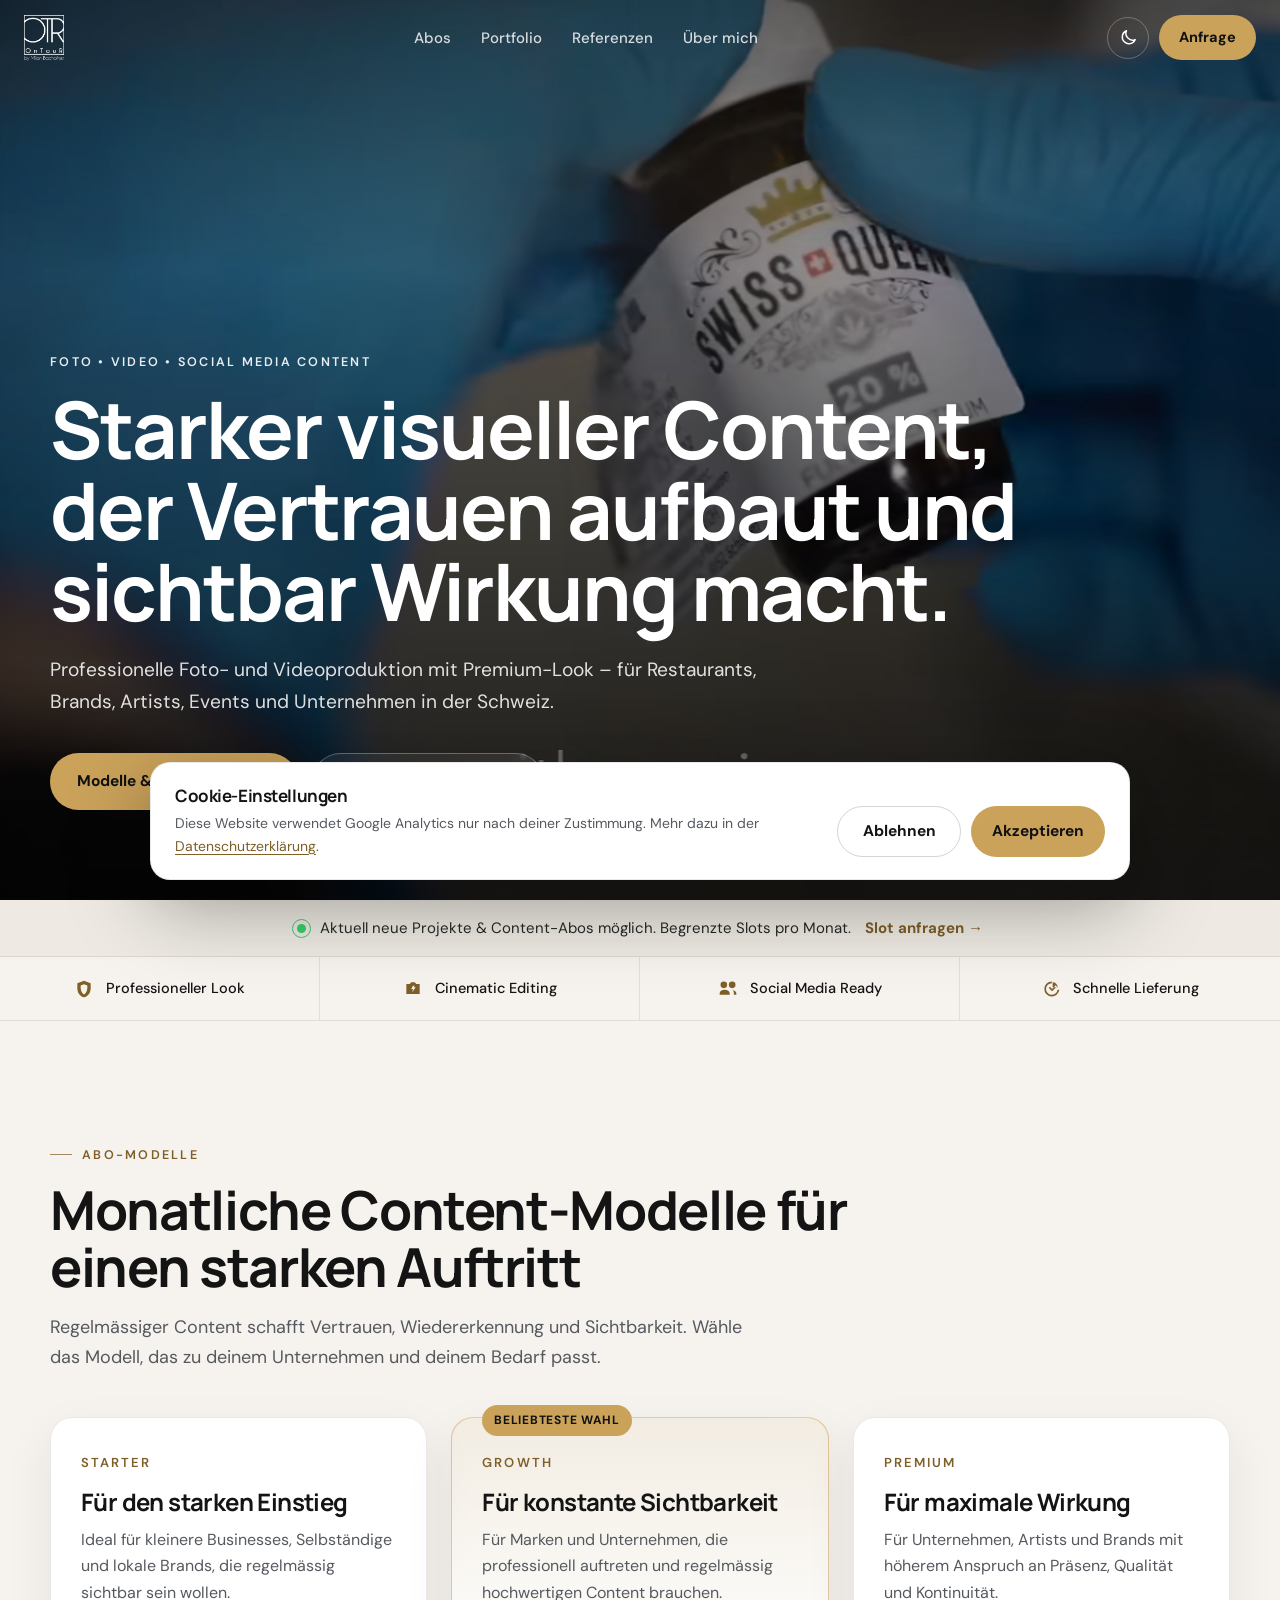
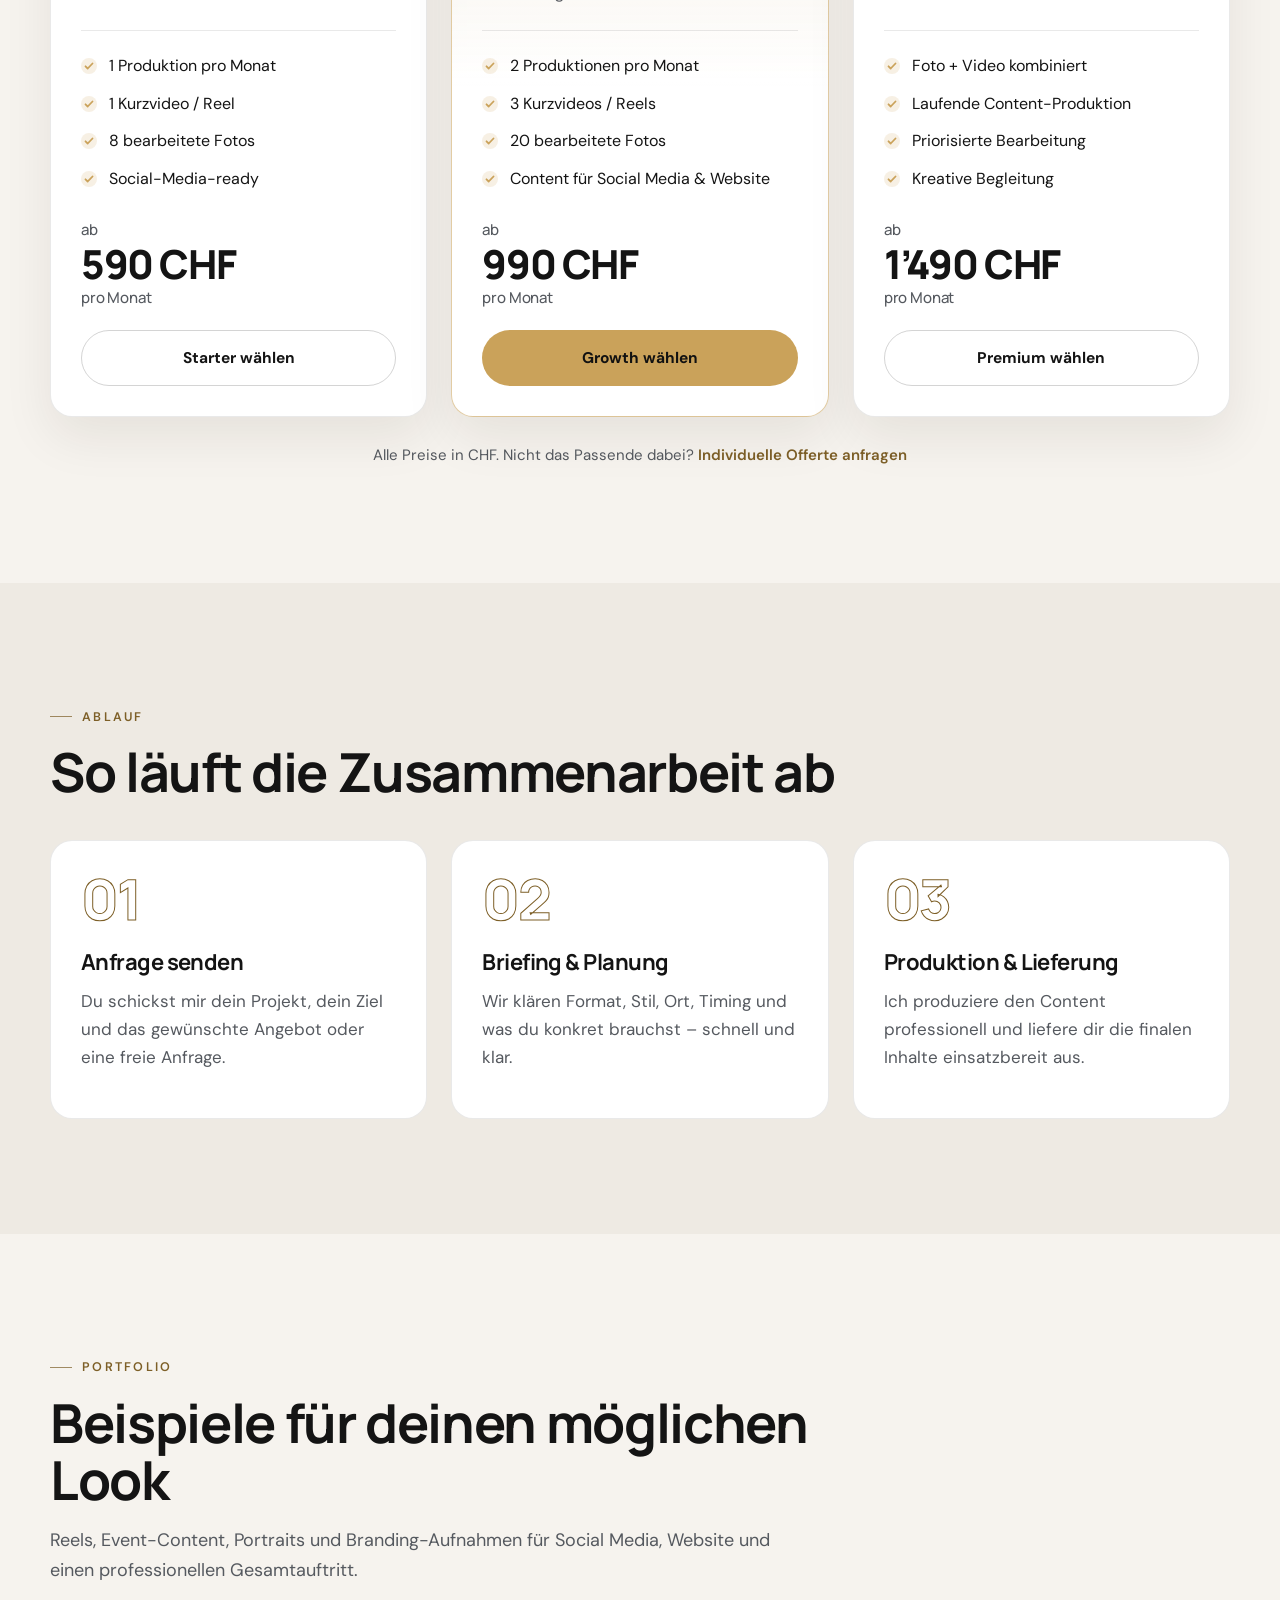
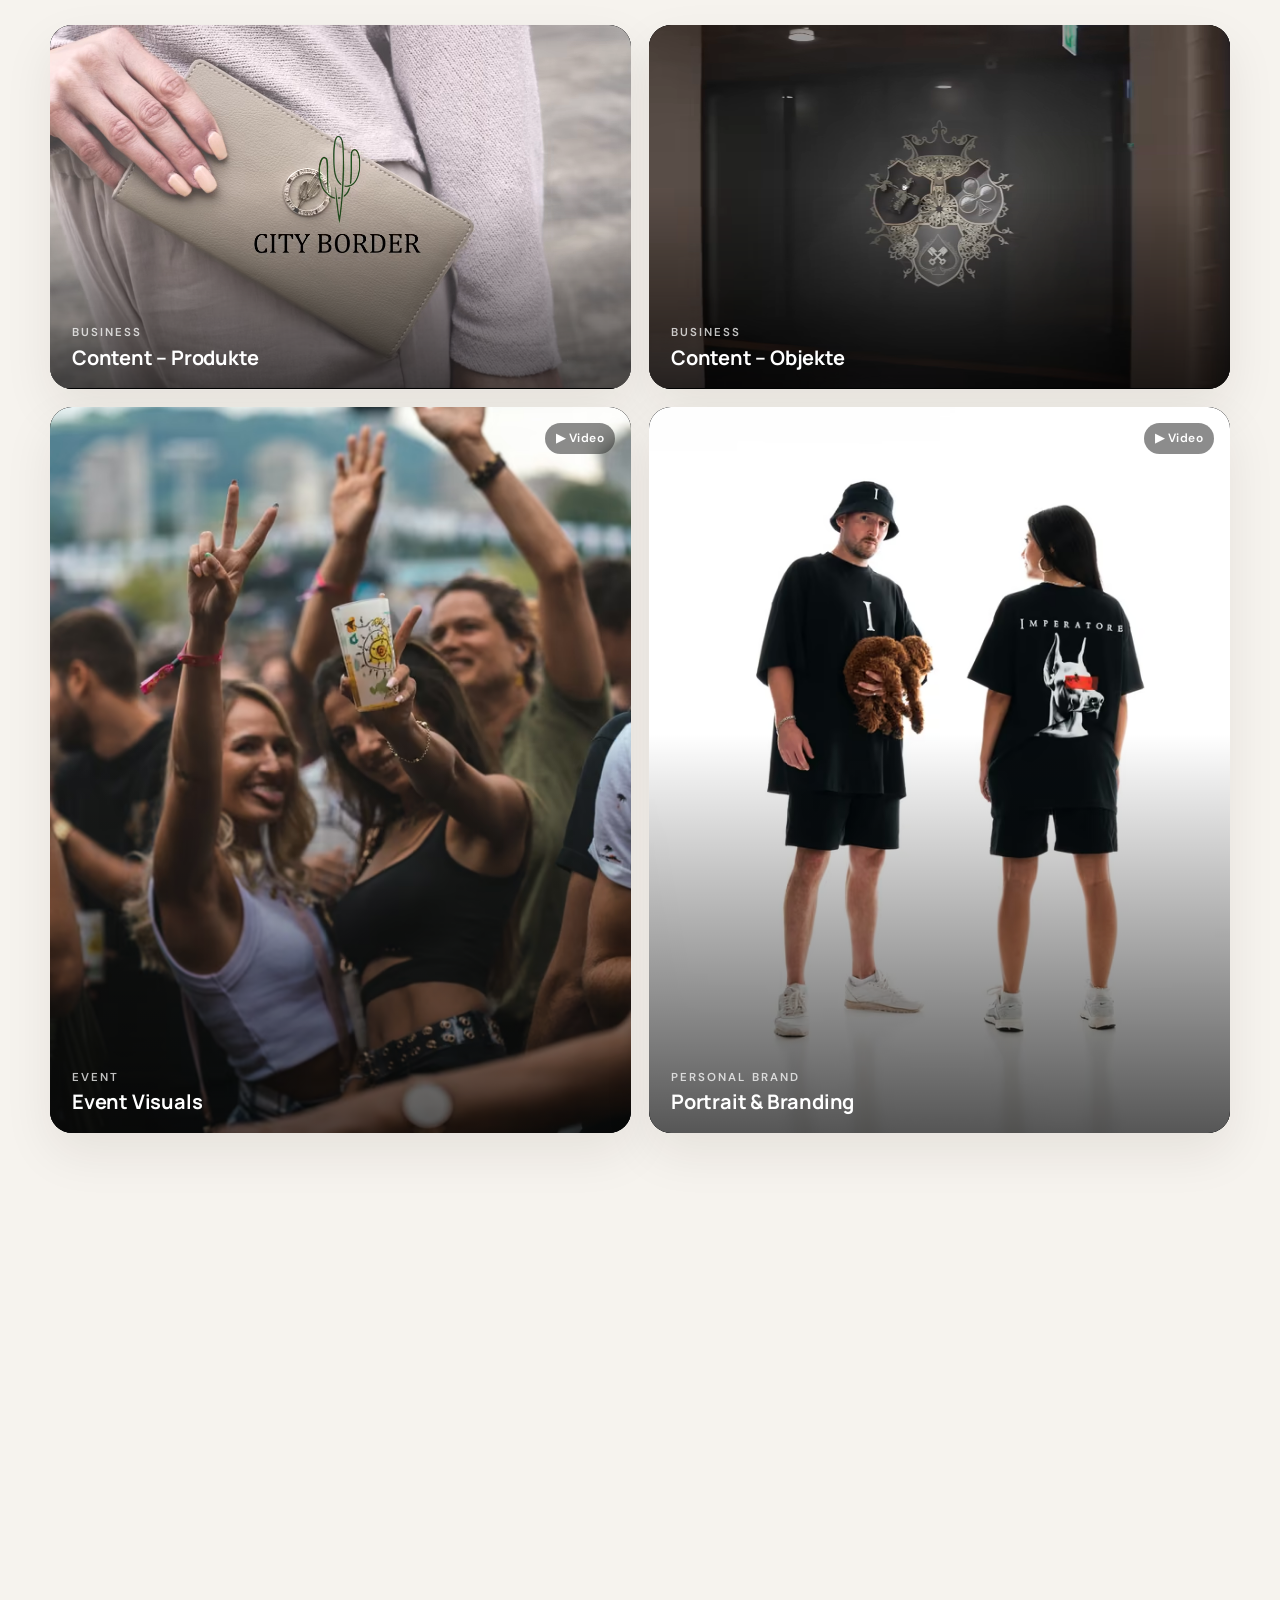
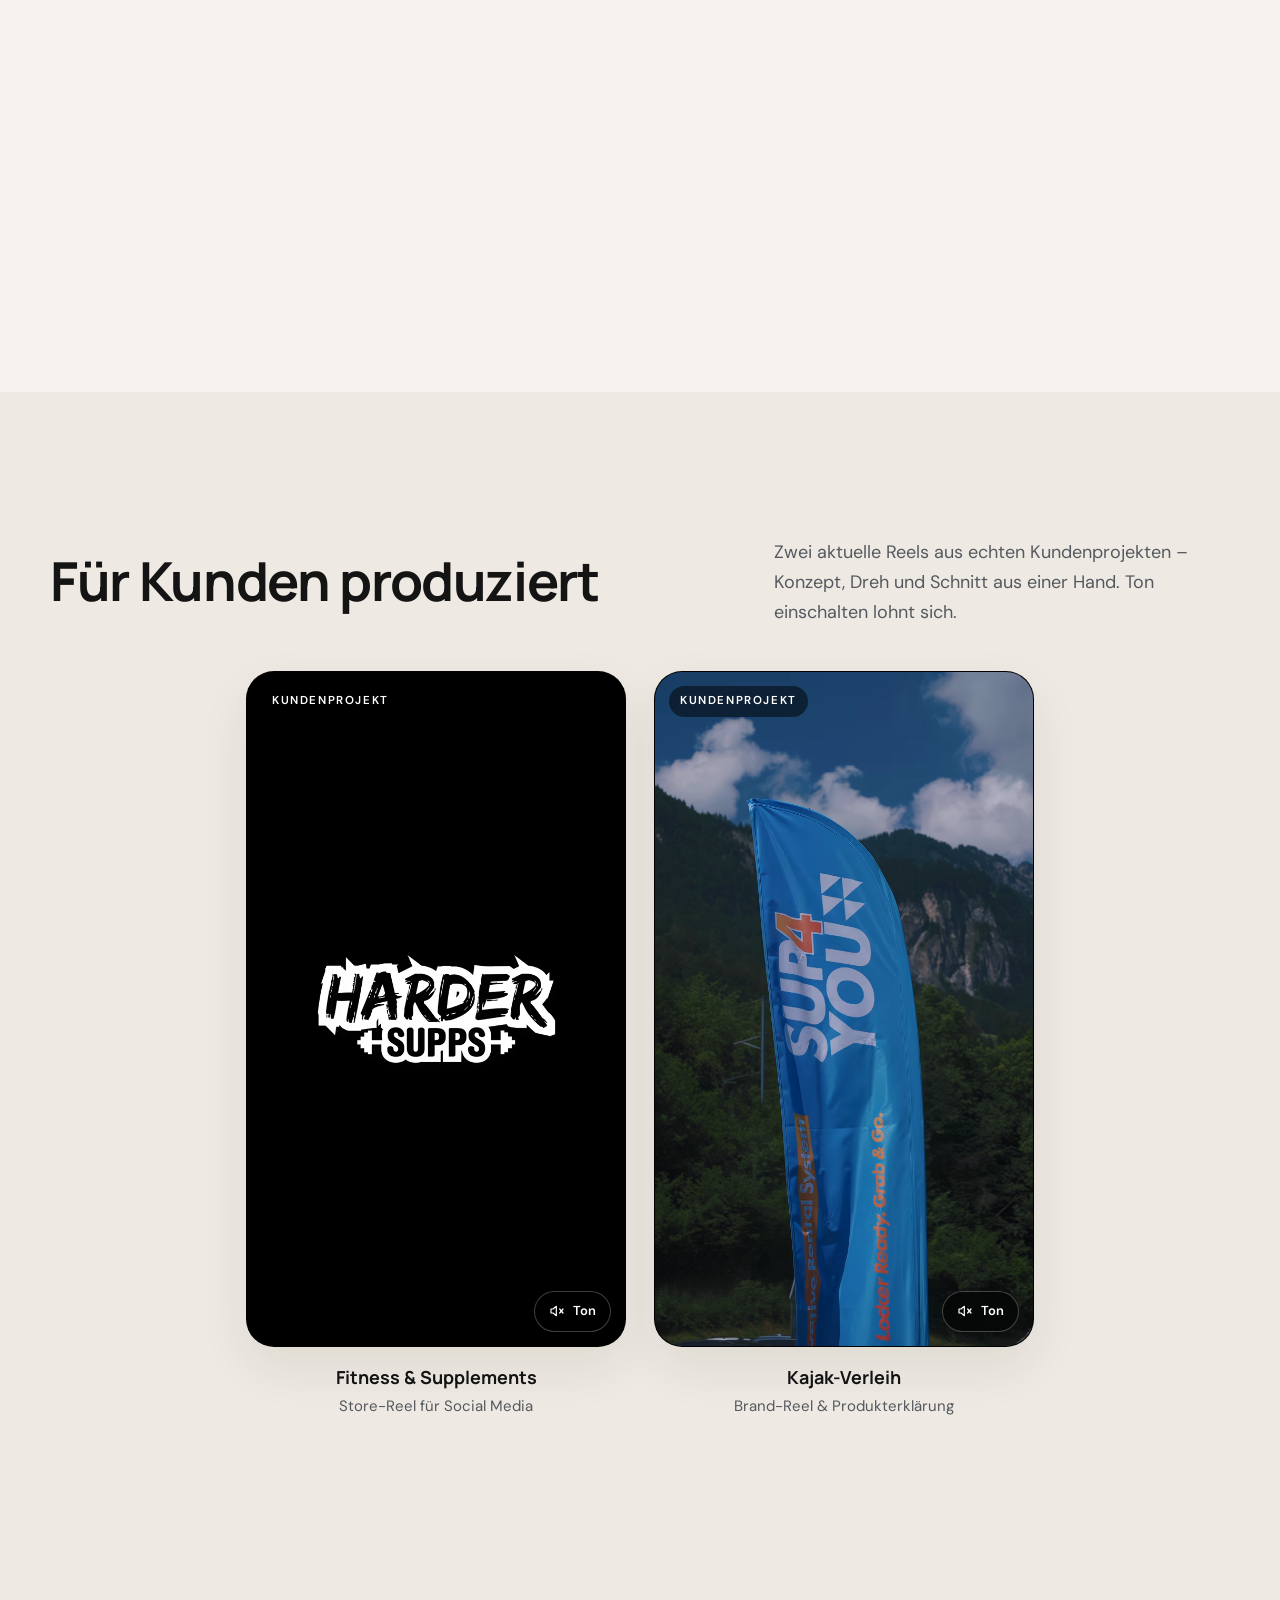
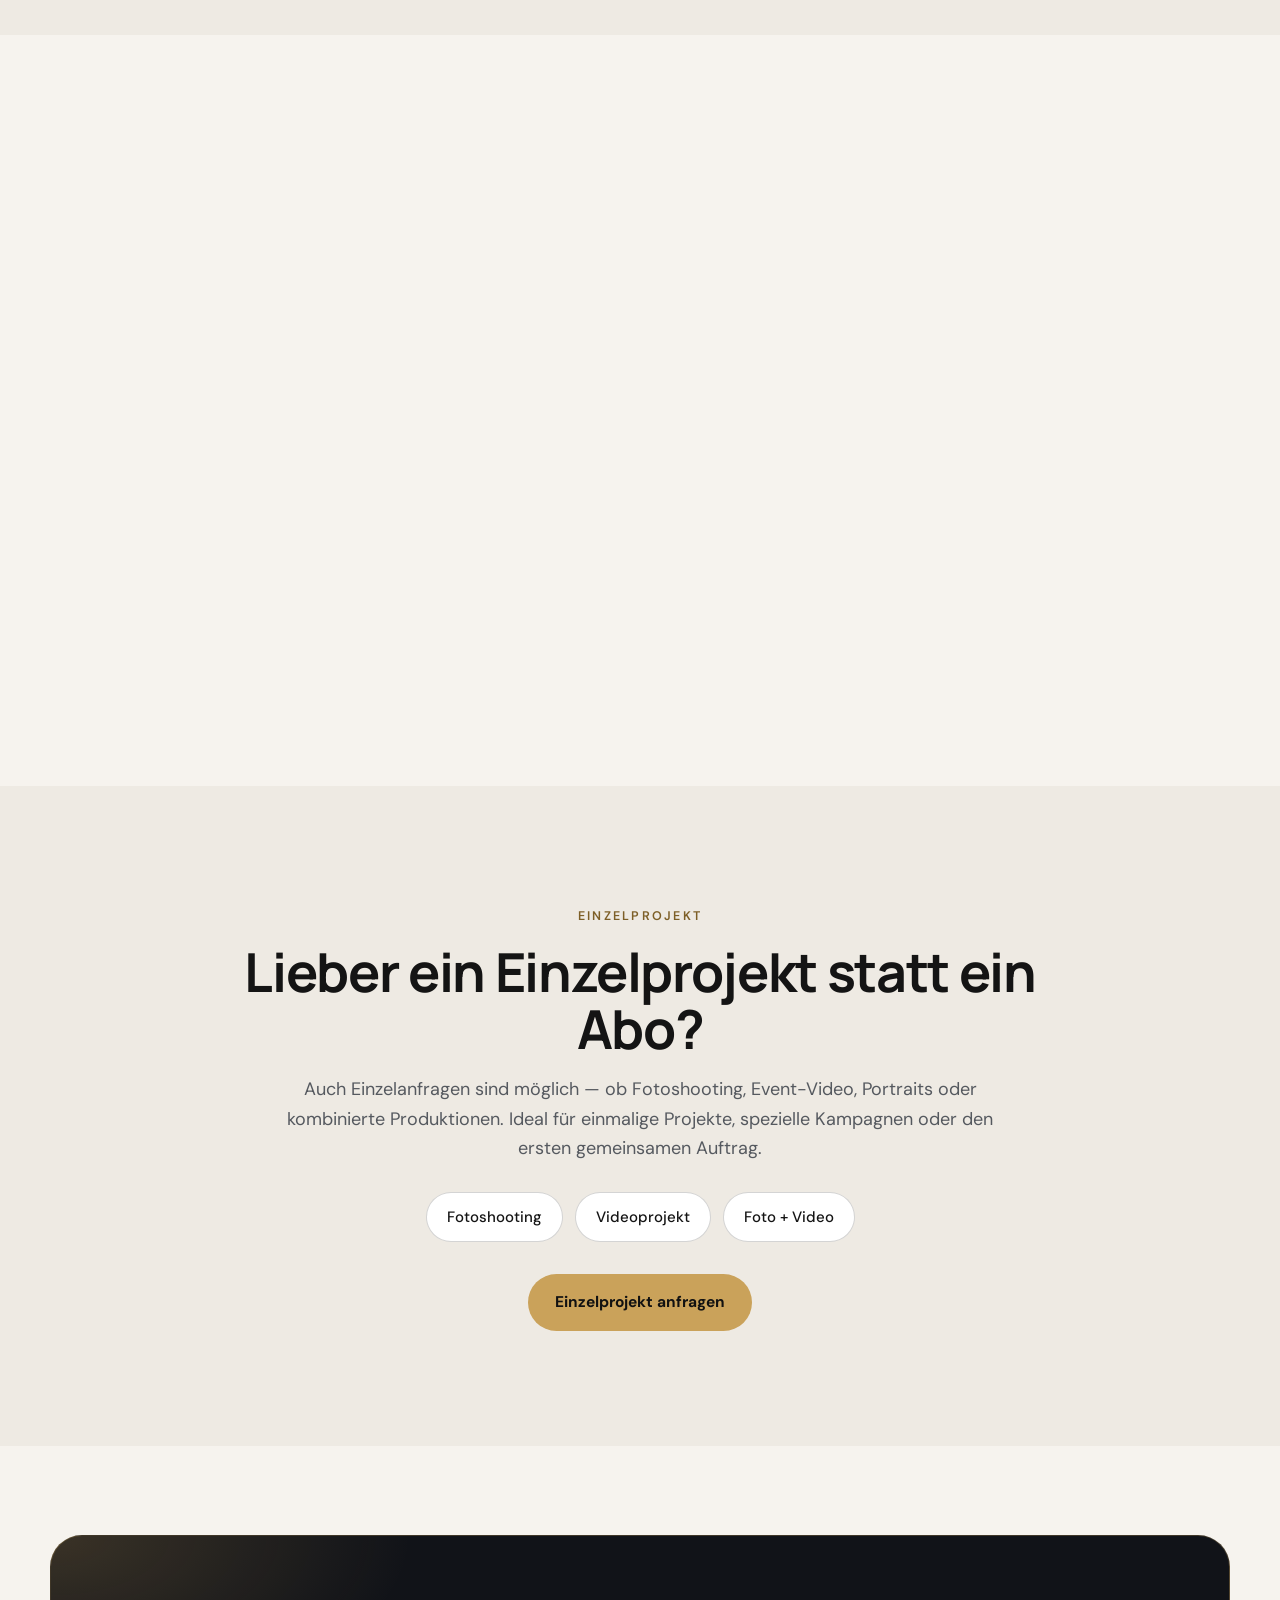
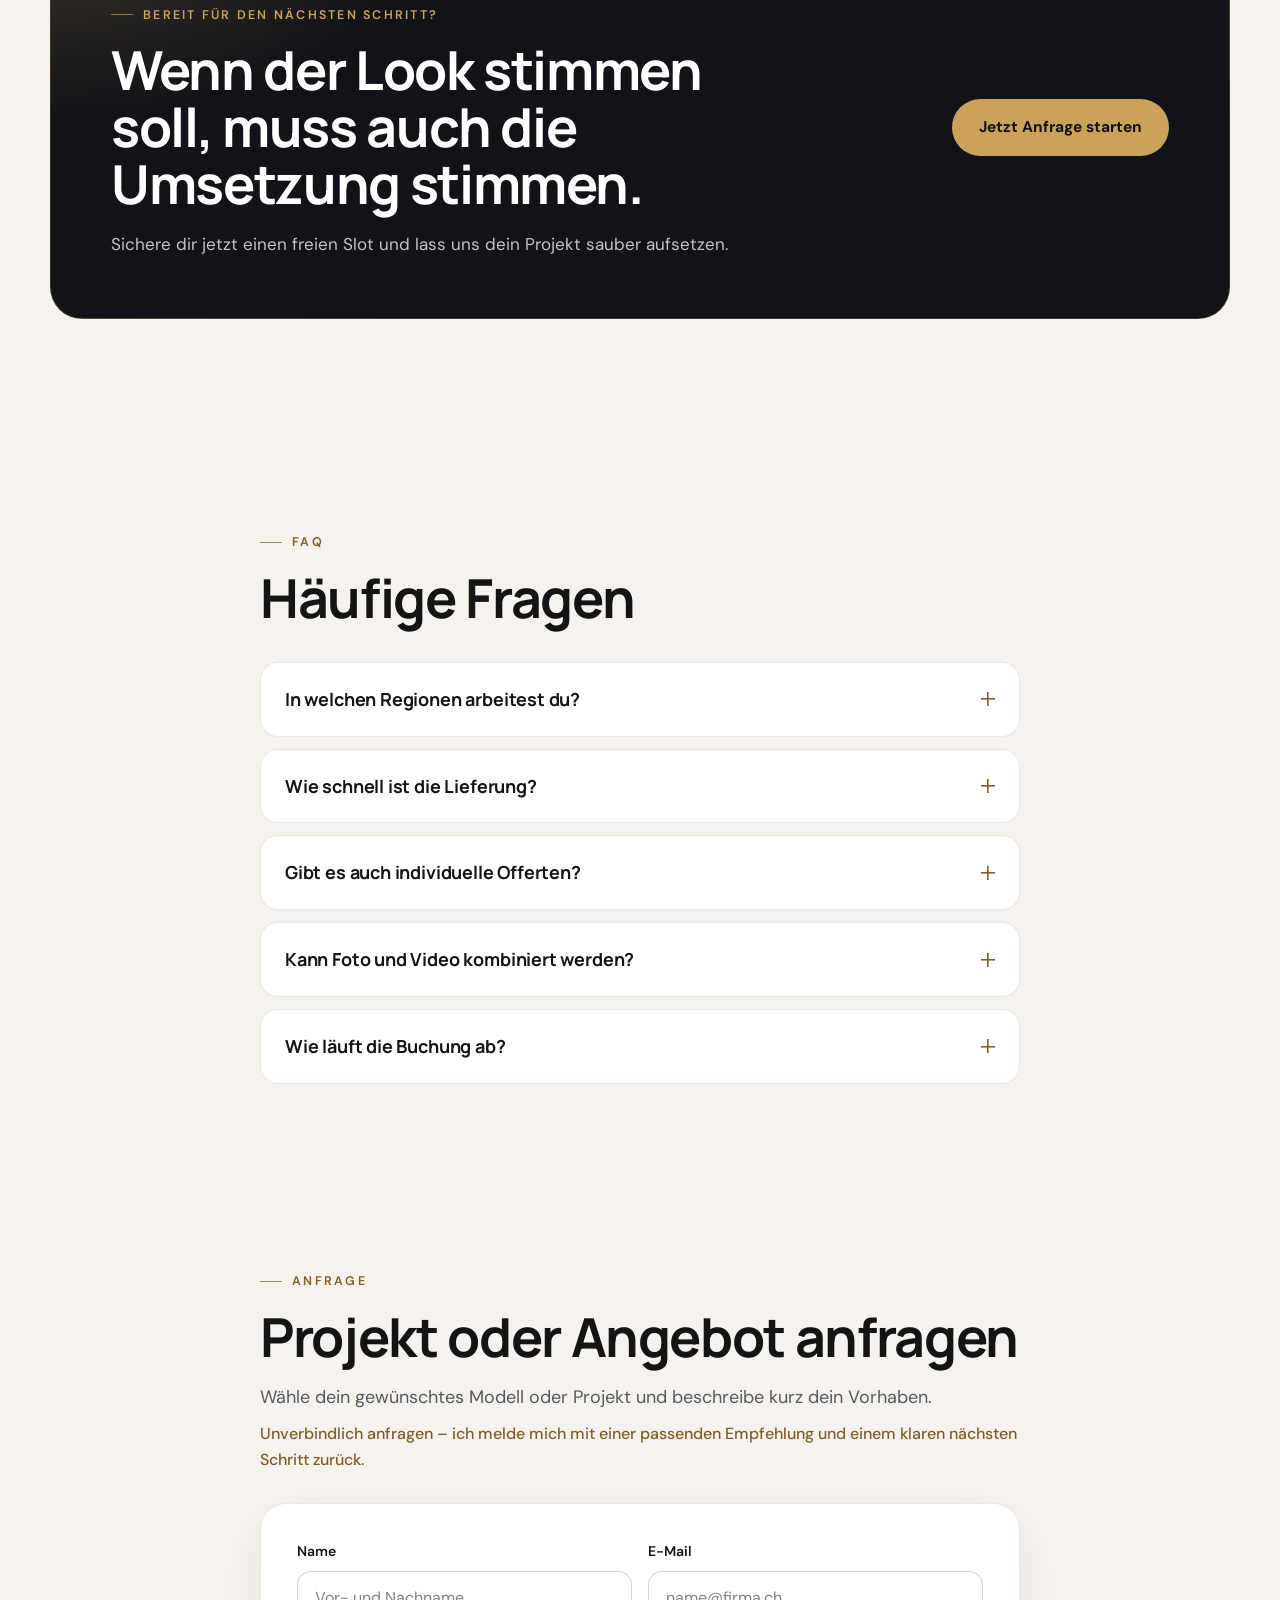
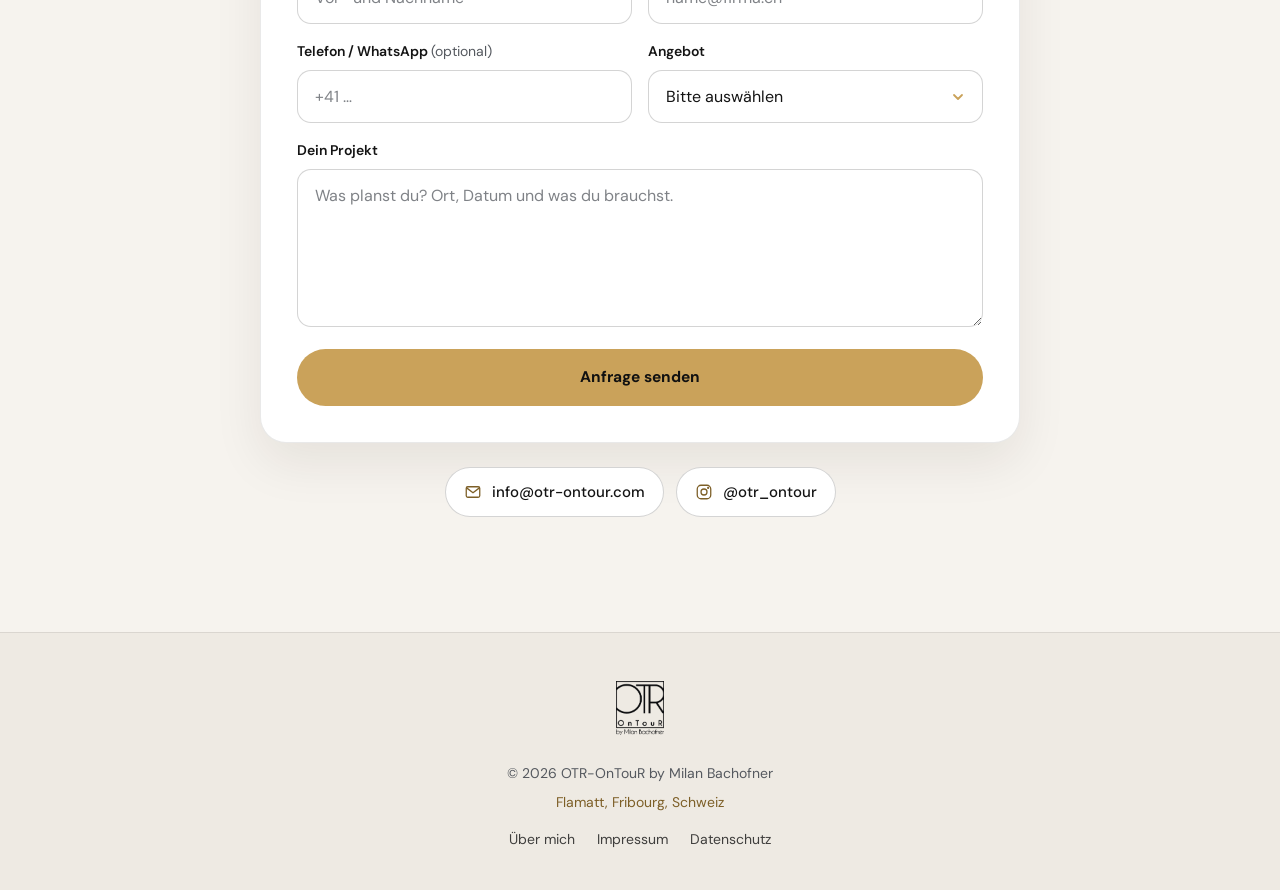
==== commit 274cd6da: "Performance: AV1/HEVC-Videos, AVIF-Bilder, responsive Groessen - Videos zusaetzlich in AV1 und HEVC " ====
--- a/index.html
+++ b/index.html
@@ -37,8 +37,9 @@
 
   <link rel="preload" href="fonts/manrope.woff2" as="font" type="font/woff2" crossorigin>
   <link rel="preload" href="fonts/dm-sans.woff2" as="font" type="font/woff2" crossorigin>
-  <link rel="preload" as="image" href="poster-landingpage.webp" fetchpriority="high">
-  <link rel="stylesheet" href="style.css?v=20261015_01" />
+  <link rel="preload" as="image" href="img/hero-poster-720.webp" media="(max-width: 760px)" fetchpriority="high">
+  <link rel="preload" as="image" href="img/hero-poster-1080.webp" media="(min-width: 761px)" fetchpriority="high">
+  <link rel="stylesheet" href="style.css?v=20261015_02" />
 
   <script type="application/ld+json">
   {
@@ -109,8 +110,12 @@
 
   <section class="hero" aria-label="Einleitung">
     <div class="video-bg">
-      <video id="heroVideo" autoplay muted loop playsinline webkit-playsinline preload="auto" poster="poster-landingpage.webp" aria-hidden="true">
+      <video id="heroVideo" autoplay muted loop playsinline webkit-playsinline preload="auto" poster="img/hero-poster-1080.webp" aria-hidden="true">
+        <source src="media/hero-720.av1.mp4" type="video/mp4; codecs=&quot;av01.0.05M.08&quot;" media="(max-width: 760px)">
+        <source src="media/hero-720.hevc.mp4" type="video/mp4; codecs=&quot;hvc1.1.6.L93.B0&quot;" media="(max-width: 760px)">
         <source src="media/hero-720.mp4" type="video/mp4" media="(max-width: 760px)">
+        <source src="media/hero-1080.av1.mp4" type="video/mp4; codecs=&quot;av01.0.08M.08&quot;">
+        <source src="media/hero-1080.hevc.mp4" type="video/mp4; codecs=&quot;hvc1.1.6.L120.B0&quot;">
         <source src="media/hero-1080.mp4" type="video/mp4">
       </video>
     </div>
@@ -249,28 +254,34 @@
         <div class="portfolio-grid">
           <div class="portfolio-item portfolio-landscape reveal">
             <div class="portfolio-media">
-              <video class="portfolio-video" muted loop playsinline webkit-playsinline preload="none" poster="poster-business.webp" aria-label="Business Content Produkte">
+              <video class="portfolio-video" muted loop playsinline webkit-playsinline preload="none" aria-label="Business Content Produkte">
+                <source data-src="media/video_business.av1.mp4" type="video/mp4; codecs=&quot;av01.0.08M.08&quot;">
+                <source data-src="media/video_business.hevc.mp4" type="video/mp4; codecs=&quot;hvc1.1.6.L120.B0&quot;">
                 <source data-src="video_business.mp4" type="video/mp4">
               </video>
-              <img src="poster-business.webp" alt="" class="video-poster" loading="lazy" decoding="async">
+              <picture><source type="image/avif" srcset="img/business-640.avif 640w, img/business-1200.avif 1200w" sizes="(max-width: 700px) 100vw, 580px"><source type="image/webp" srcset="img/business-640.webp 640w, img/business-1200.webp 1200w" sizes="(max-width: 700px) 100vw, 580px"><img src="img/business-1200.webp" class="video-poster" alt="" width="1200" height="675" loading="lazy" decoding="async"></picture>
             </div>
             <div class="portfolio-overlay"><small>Business</small>Content – Produkte</div>
           </div>
 
           <div class="portfolio-item portfolio-landscape reveal" style="--d:.08s">
             <div class="portfolio-media">
-              <video class="portfolio-video" muted loop playsinline webkit-playsinline preload="none" poster="poster-business-02.webp" aria-label="Business Content Objekte">
+              <video class="portfolio-video" muted loop playsinline webkit-playsinline preload="none" aria-label="Business Content Objekte">
+                <source data-src="media/video_business_02.av1.mp4" type="video/mp4; codecs=&quot;av01.0.05M.08&quot;">
+                <source data-src="media/video_business_02.hevc.mp4" type="video/mp4; codecs=&quot;hvc1.1.6.L93.B0&quot;">
                 <source data-src="video_business_02.mp4" type="video/mp4">
               </video>
-              <img src="poster-business-02.webp" alt="" class="video-poster" loading="lazy" decoding="async">
+              <picture><source type="image/avif" srcset="img/business-02-640.avif 640w, img/business-02-1080.avif 1080w" sizes="(max-width: 700px) 100vw, 580px"><source type="image/webp" srcset="img/business-02-640.webp 640w, img/business-02-1080.webp 1080w" sizes="(max-width: 700px) 100vw, 580px"><img src="img/business-02-1080.webp" class="video-poster" alt="" width="1080" height="1920" loading="lazy" decoding="async"></picture>
             </div>
             <div class="portfolio-overlay"><small>Business</small>Content – Objekte</div>
           </div>
 
           <div class="portfolio-item portfolio-portrait portfolio-hover-swap reveal">
             <div class="portfolio-media">
-              <img src="event.webp" alt="Event Visuals" class="swap-photo" loading="lazy" decoding="async" width="1200" height="1799">
-              <video class="swap-video" muted loop playsinline webkit-playsinline preload="none" poster="event.webp" aria-label="Event Visuals Video">
+              <picture><source type="image/avif" srcset="img/event-640.avif 640w, img/event-1200.avif 1200w" sizes="(max-width: 700px) 100vw, 580px"><source type="image/webp" srcset="img/event-640.webp 640w, img/event-1200.webp 1200w" sizes="(max-width: 700px) 100vw, 580px"><img src="img/event-1200.webp" class="swap-photo" alt="Event Visuals" width="1200" height="1799" loading="lazy" decoding="async"></picture>
+              <video class="swap-video" muted loop playsinline webkit-playsinline preload="none" aria-label="Event Visuals Video">
+                <source data-src="media/video_event.av1.mp4" type="video/mp4; codecs=&quot;av01.0.05M.08&quot;">
+                <source data-src="media/video_event.hevc.mp4" type="video/mp4; codecs=&quot;hvc1.1.6.L93.B0&quot;">
                 <source data-src="video_event.mp4" type="video/mp4">
               </video>
             </div>
@@ -280,8 +291,10 @@
 
           <div class="portfolio-item portfolio-portrait portfolio-hover-swap reveal" style="--d:.08s">
             <div class="portfolio-media">
-              <img src="portrait_branding.webp" alt="Portrait und Branding" class="swap-photo" loading="lazy" decoding="async" width="1200" height="1799">
-              <video class="swap-video" muted loop playsinline webkit-playsinline preload="none" poster="portrait_branding.webp" aria-label="Portrait und Branding Video">
+              <picture><source type="image/avif" srcset="img/portrait-640.avif 640w, img/portrait-1200.avif 1200w" sizes="(max-width: 700px) 100vw, 580px"><source type="image/webp" srcset="img/portrait-640.webp 640w, img/portrait-1200.webp 1200w" sizes="(max-width: 700px) 100vw, 580px"><img src="img/portrait-1200.webp" class="swap-photo" alt="Portrait und Branding" width="1200" height="1799" loading="lazy" decoding="async"></picture>
+              <video class="swap-video" muted loop playsinline webkit-playsinline preload="none" aria-label="Portrait und Branding Video">
+                <source data-src="media/video_portrait_branding.av1.mp4" type="video/mp4; codecs=&quot;av01.0.05M.08&quot;">
+                <source data-src="media/video_portrait_branding.hevc.mp4" type="video/mp4; codecs=&quot;hvc1.1.6.L93.B0&quot;">
                 <source data-src="video_portrait_branding.mp4" type="video/mp4">
               </video>
             </div>
@@ -291,14 +304,14 @@
 
           <div class="portfolio-item portfolio-portrait model-photo reveal">
             <div class="portfolio-media">
-              <img src="assets/model-shooting-mercedes.webp" alt="Studioaufnahme mit Model und Mercedes" loading="lazy" decoding="async" width="1025" height="1536">
+              <picture><source type="image/avif" srcset="img/mercedes-640.avif 640w, img/mercedes-1200.avif 1200w" sizes="(max-width: 700px) 100vw, 580px"><source type="image/webp" srcset="img/mercedes-640.webp 640w, img/mercedes-1200.webp 1200w" sizes="(max-width: 700px) 100vw, 580px"><img src="img/mercedes-1200.webp" alt="Studioaufnahme mit Model und Mercedes" width="1025" height="1536" loading="lazy" decoding="async"></picture>
             </div>
             <div class="portfolio-overlay"><small>Studio</small>Automotive Shooting</div>
           </div>
 
           <div class="portfolio-item portfolio-portrait model-photo reveal" style="--d:.08s">
             <div class="portfolio-media">
-              <img src="assets/model-shooting-fashion.webp" alt="Studioaufnahme mit Model im urbanen Fashion-Look" loading="lazy" decoding="async" width="1400" height="2099">
+              <picture><source type="image/avif" srcset="img/fashion-640.avif 640w, img/fashion-1200.avif 1200w" sizes="(max-width: 700px) 100vw, 580px"><source type="image/webp" srcset="img/fashion-640.webp 640w, img/fashion-1200.webp 1200w" sizes="(max-width: 700px) 100vw, 580px"><img src="img/fashion-1200.webp" alt="Studioaufnahme mit Model im urbanen Fashion-Look" width="1200" height="1799" loading="lazy" decoding="async"></picture>
             </div>
             <div class="portfolio-overlay"><small>Studio</small>Fashion Shooting</div>
           </div>
@@ -321,7 +334,9 @@
         <div class="reel-grid">
           <figure class="reel-card reveal">
             <div class="reel-frame">
-              <video class="reel-video" muted loop playsinline webkit-playsinline preload="none" poster="media/reel-fitness.webp" aria-label="Kundenreel Fitness und Supplements">
+              <video class="reel-video" muted loop playsinline webkit-playsinline preload="none" data-poster="img/reel-fitness-720.webp" aria-label="Kundenreel Fitness und Supplements">
+                <source data-src="media/reel-fitness.av1.mp4" type="video/mp4; codecs=&quot;av01.0.05M.08&quot;">
+                <source data-src="media/reel-fitness.hevc.mp4" type="video/mp4; codecs=&quot;hvc1.1.6.L93.B0&quot;">
                 <source data-src="media/reel-fitness.mp4" type="video/mp4">
               </video>
               <span class="reel-badge">Kundenprojekt</span>
@@ -336,7 +351,9 @@
 
           <figure class="reel-card reveal" style="--d:.1s">
             <div class="reel-frame">
-              <video class="reel-video" muted loop playsinline webkit-playsinline preload="none" poster="media/reel-kajak.webp" aria-label="Kundenreel Kajak-Verleih">
+              <video class="reel-video" muted loop playsinline webkit-playsinline preload="none" data-poster="img/reel-kajak-720.webp" aria-label="Kundenreel Kajak-Verleih">
+                <source data-src="media/reel-kajak.av1.mp4" type="video/mp4; codecs=&quot;av01.0.05M.08&quot;">
+                <source data-src="media/reel-kajak.hevc.mp4" type="video/mp4; codecs=&quot;hvc1.1.6.L93.B0&quot;">
                 <source data-src="media/reel-kajak.mp4" type="video/mp4">
               </video>
               <span class="reel-badge">Kundenprojekt</span>
@@ -545,6 +562,6 @@
     </div>
   </div>
 
-  <script src="script.js?v=20261015_01"></script>
+  <script src="script.js?v=20261015_02"></script>
 </body>
 </html>
--- a/style.css
+++ b/style.css
@@ -780,3 +780,4 @@
   .availability-inner p{display:inline;vertical-align:middle}
   .availability-inner a{display:inline-block;margin-top:6px}
 }
+.portfolio-media picture,.about-photo picture{display:contents}
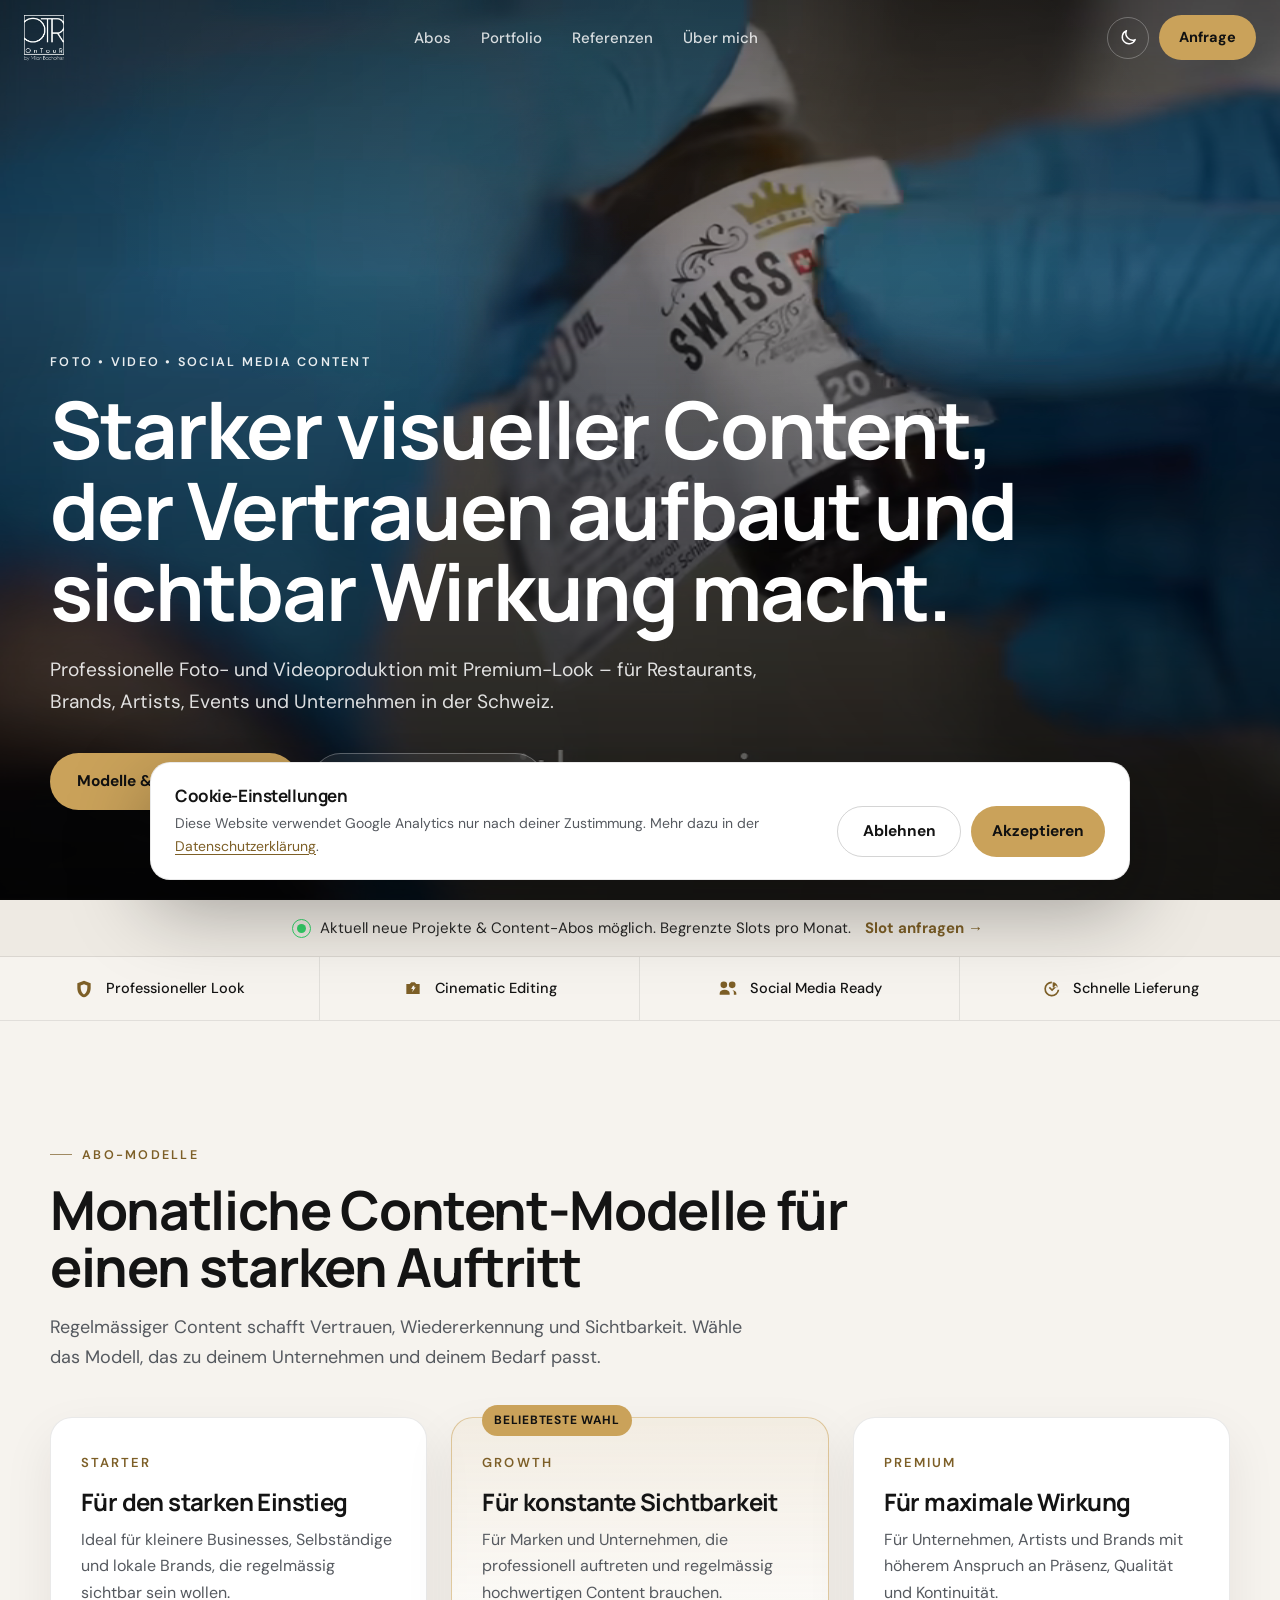
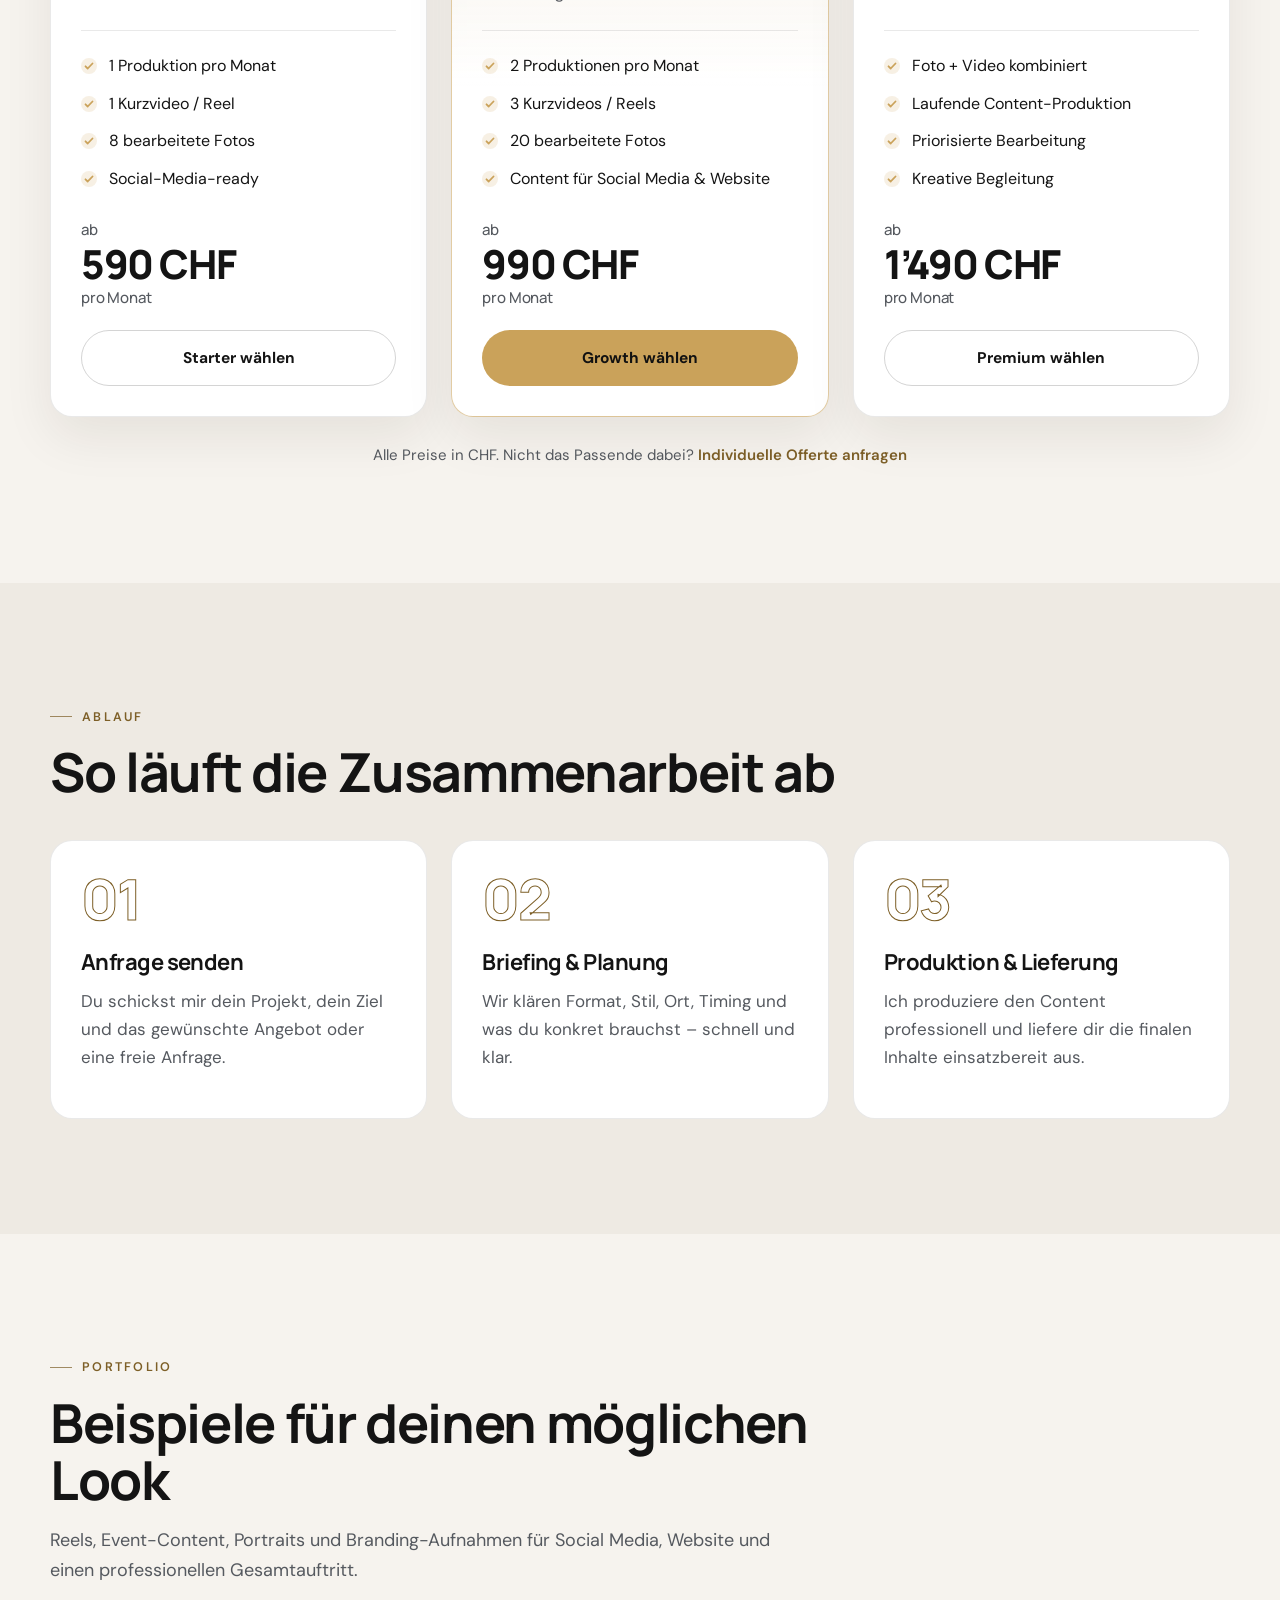
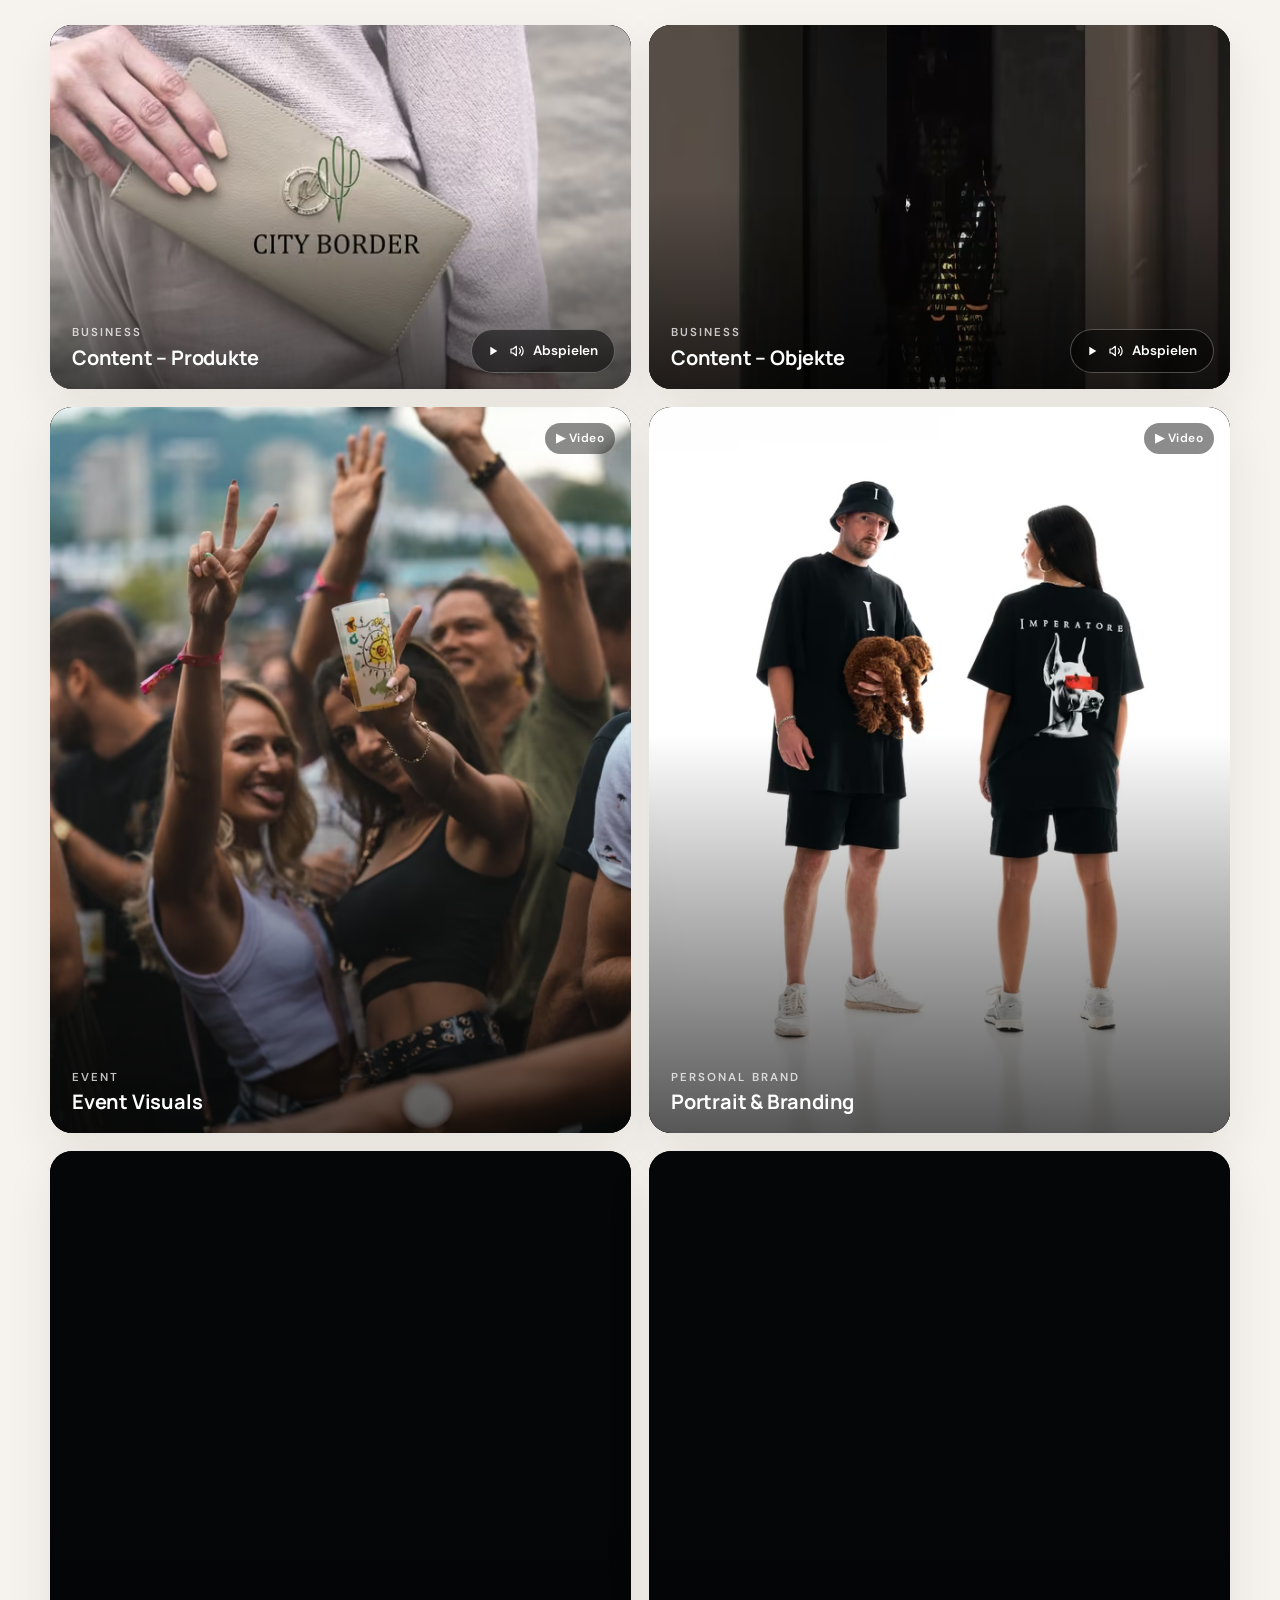
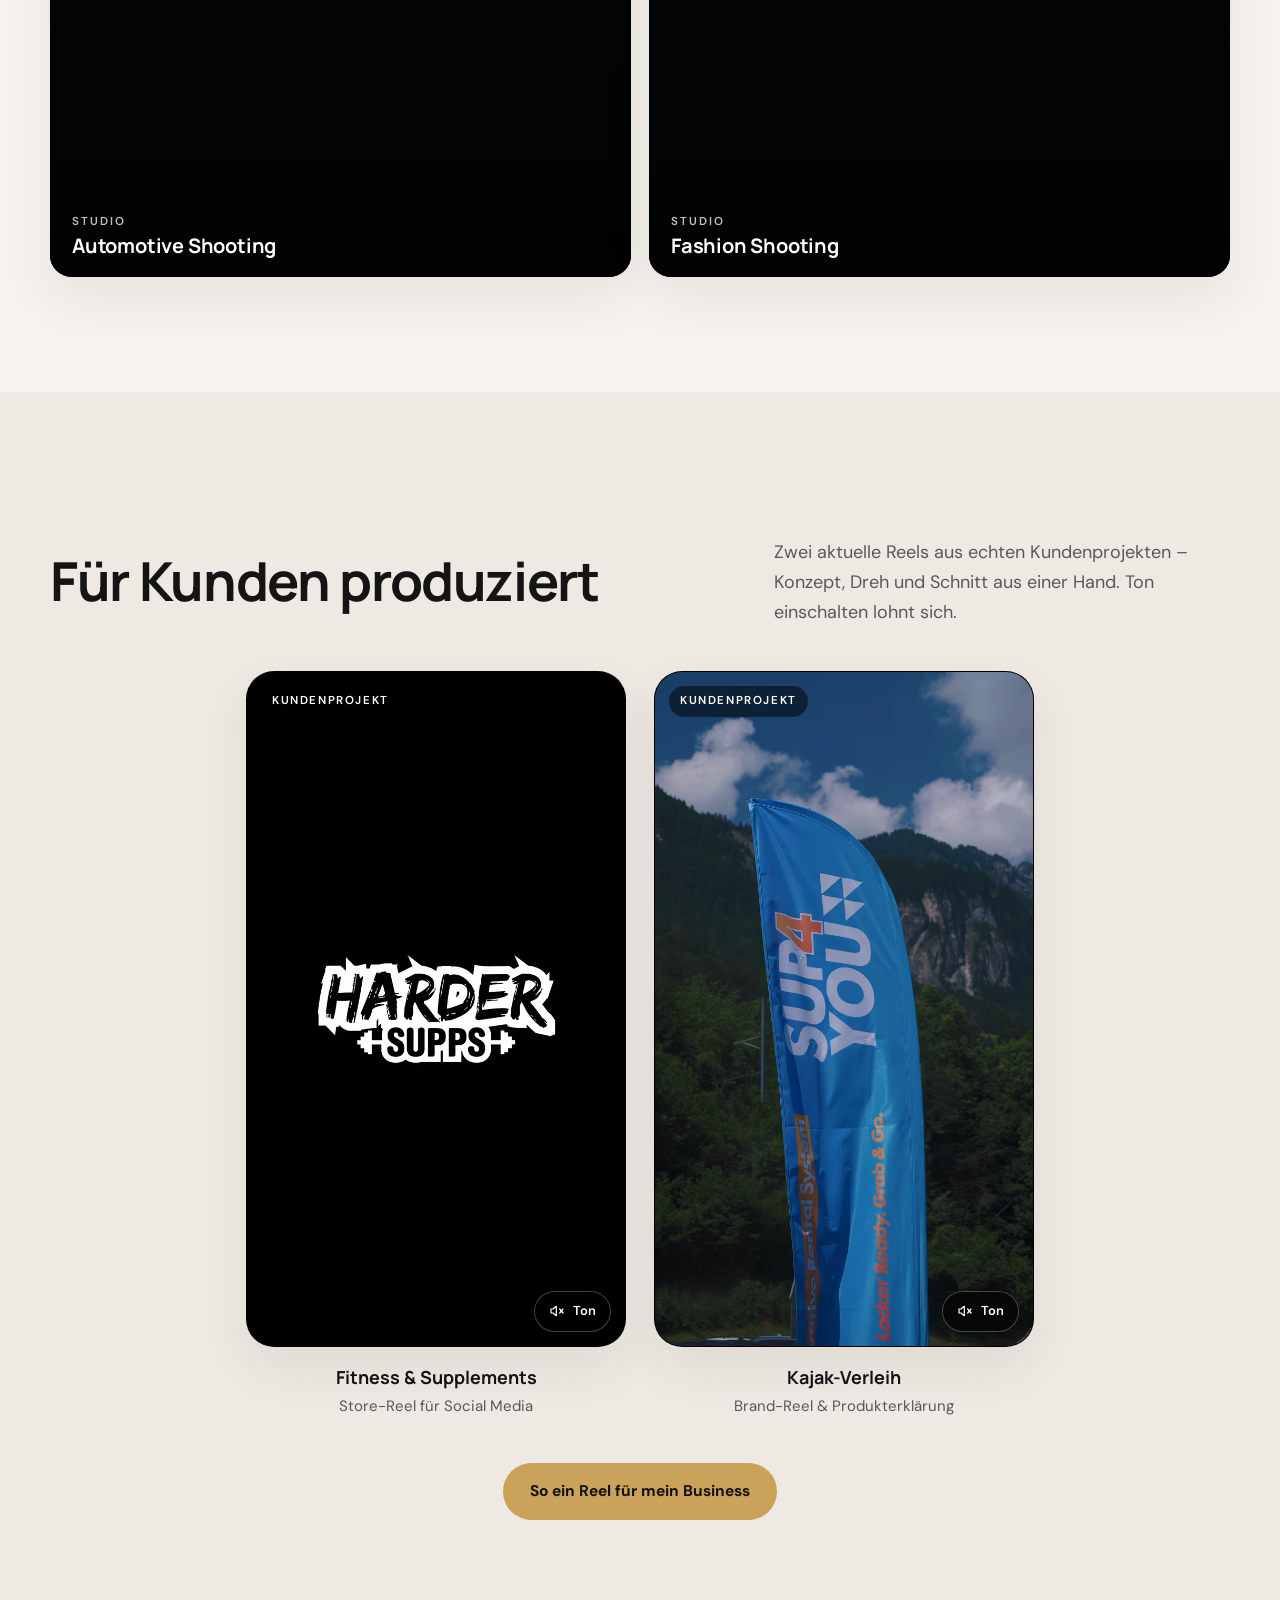
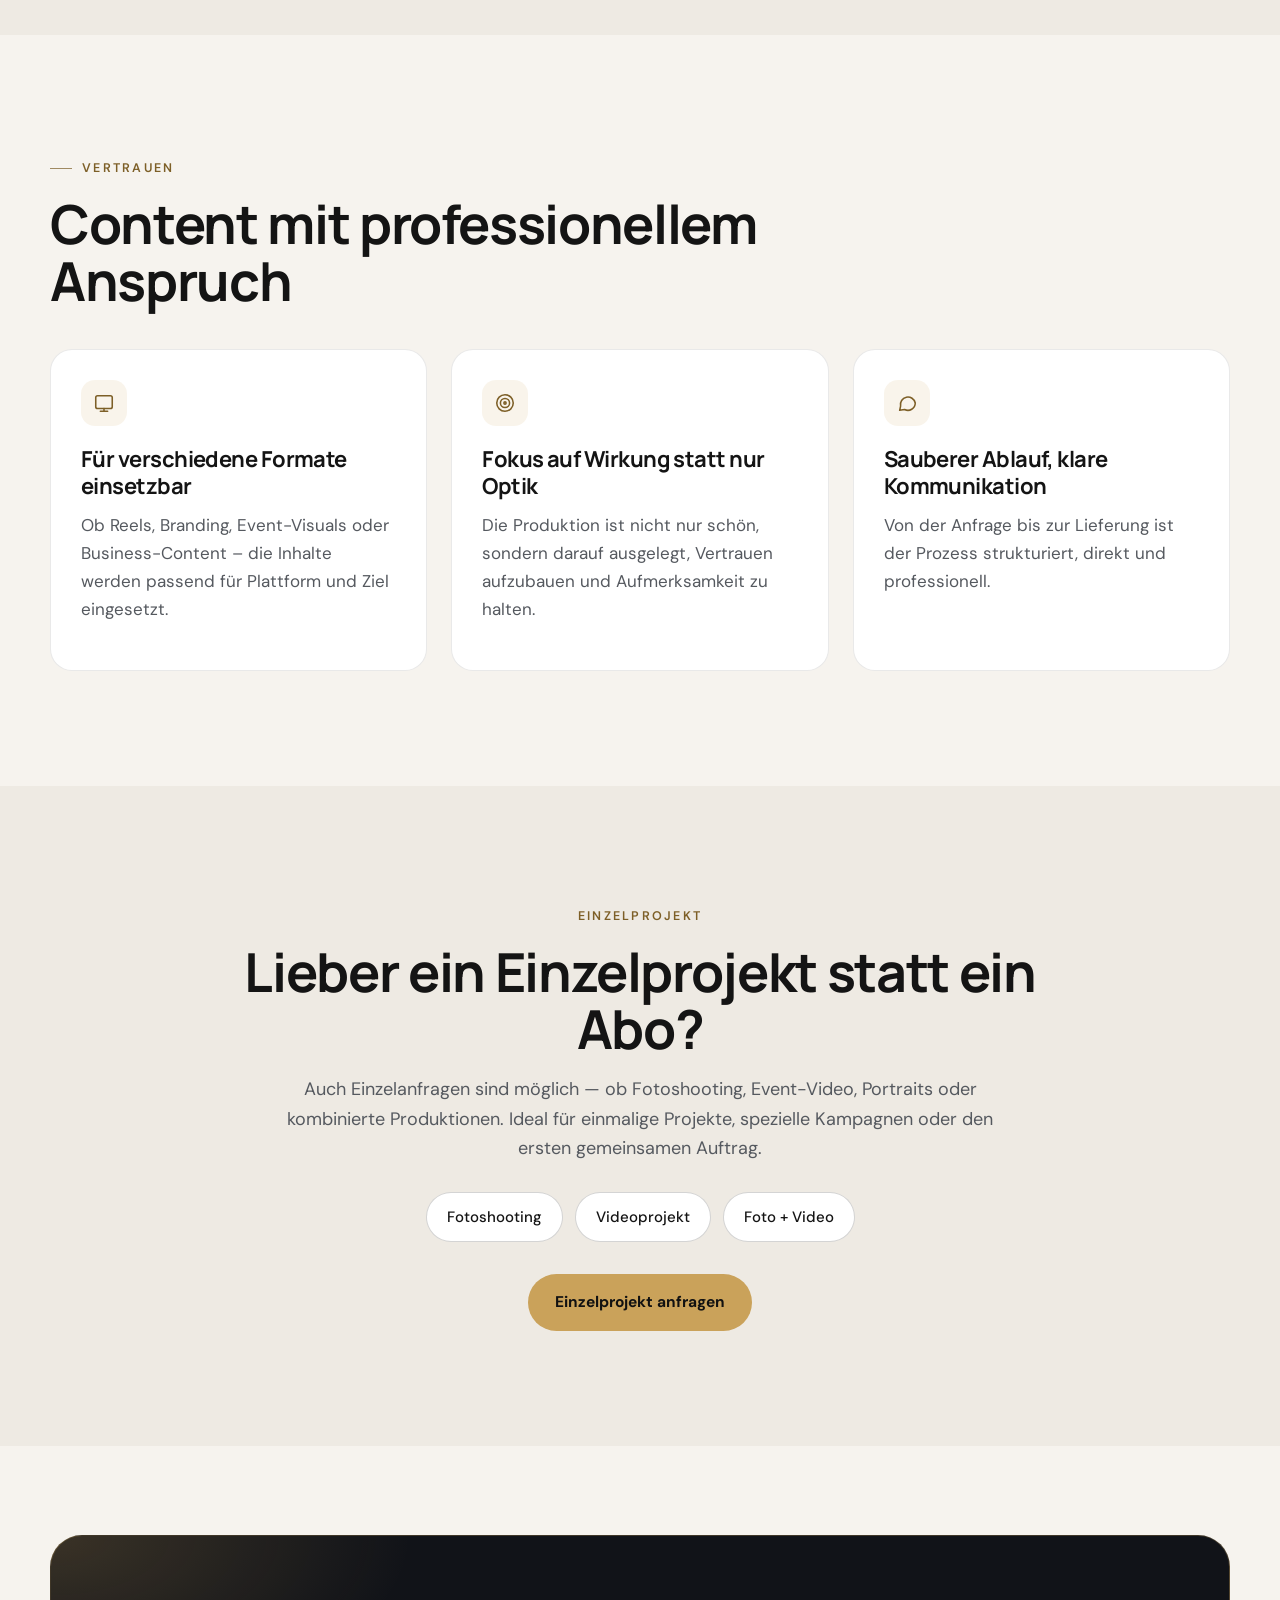
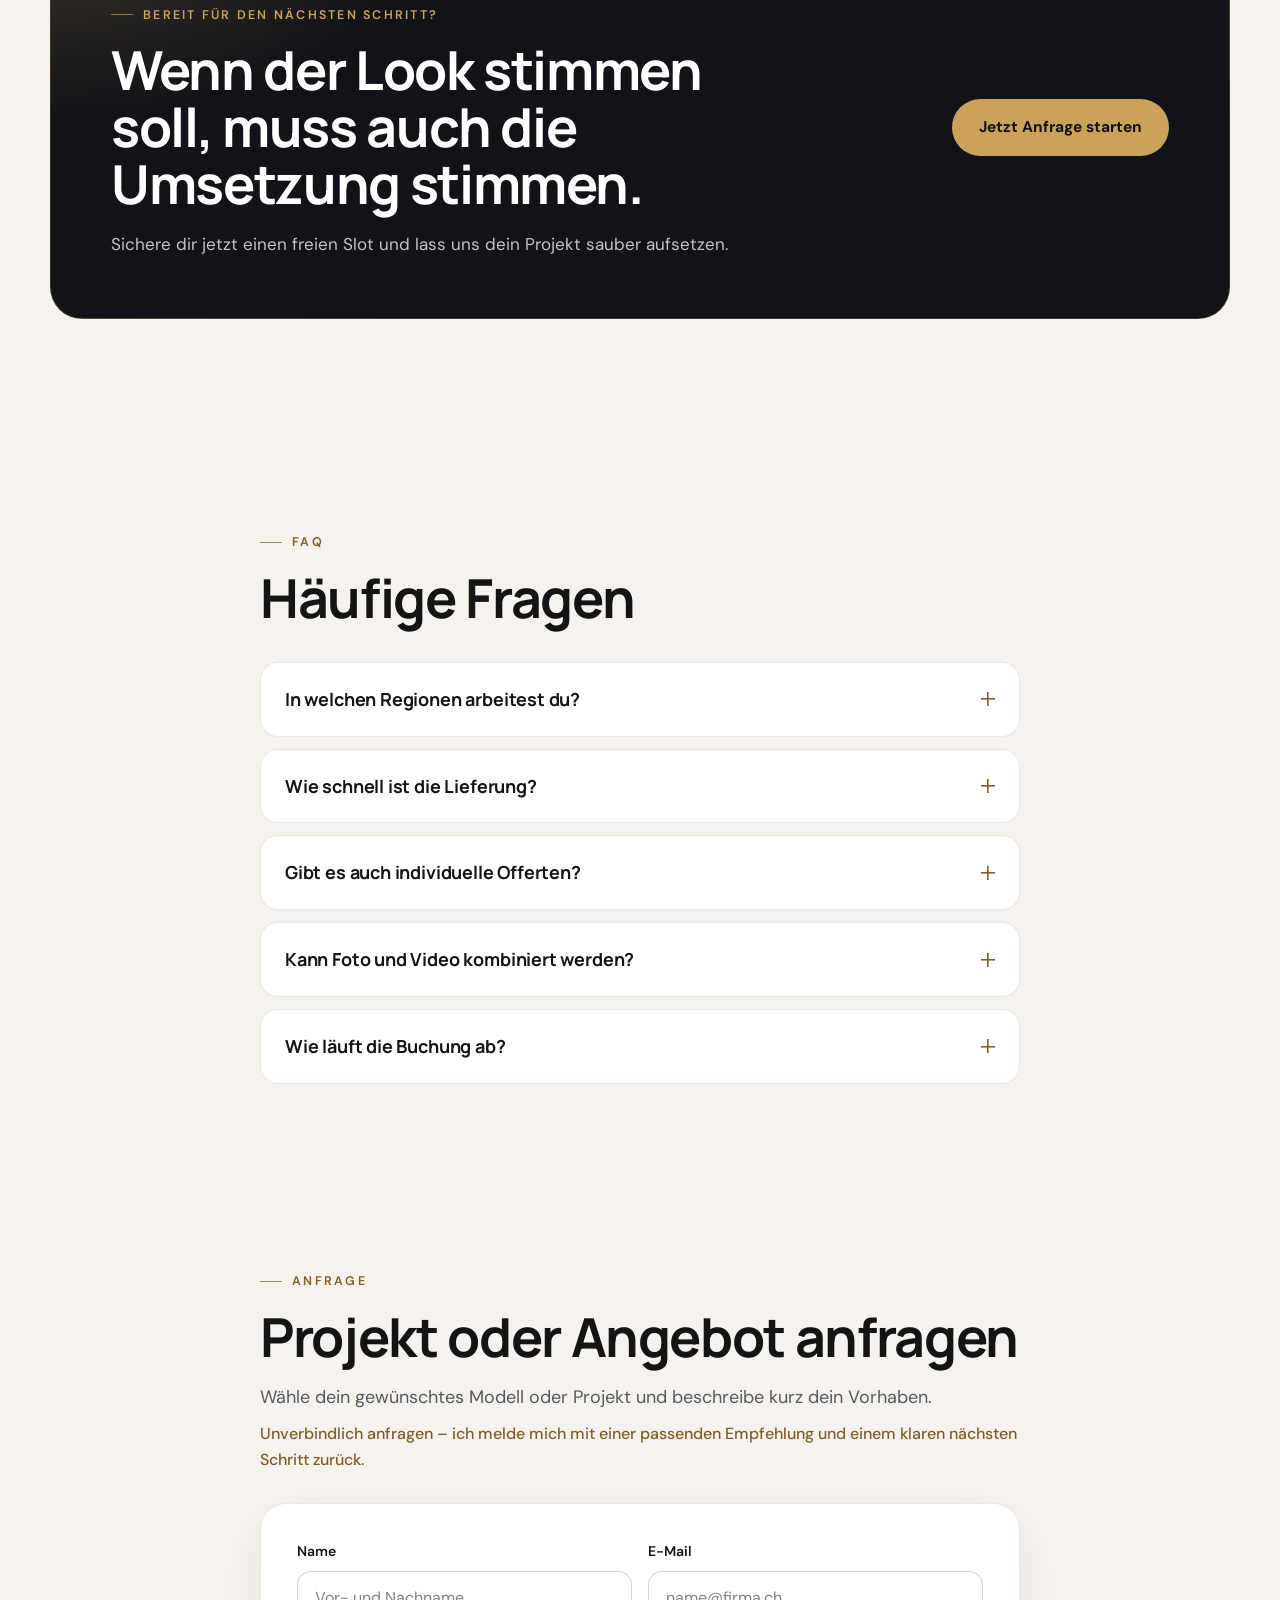
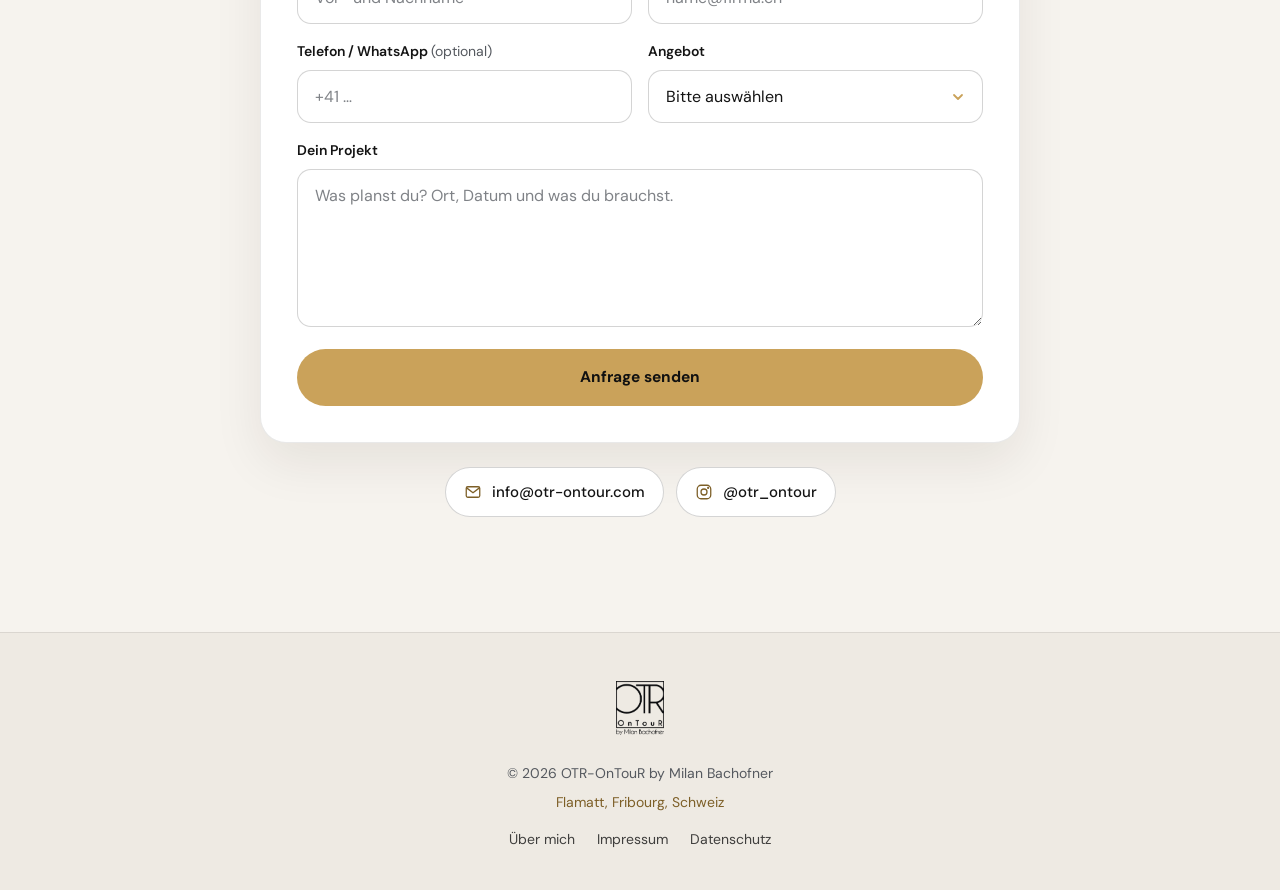
==== commit ed1e3d64: "Business-Videos: kein Autostart, Abspielen-mit-Ton-Button - Content Produkte/Objekte starten erst au" ====
--- a/index.html
+++ b/index.html
@@ -39,7 +39,7 @@
   <link rel="preload" href="fonts/dm-sans.woff2" as="font" type="font/woff2" crossorigin>
   <link rel="preload" as="image" href="img/hero-poster-720.webp" media="(max-width: 760px)" fetchpriority="high">
   <link rel="preload" as="image" href="img/hero-poster-1080.webp" media="(min-width: 761px)" fetchpriority="high">
-  <link rel="stylesheet" href="style.css?v=20261015_02" />
+  <link rel="stylesheet" href="style.css?v=20261015_03" />
 
   <script type="application/ld+json">
   {
@@ -254,7 +254,7 @@
         <div class="portfolio-grid">
           <div class="portfolio-item portfolio-landscape reveal">
             <div class="portfolio-media">
-              <video class="portfolio-video" muted loop playsinline webkit-playsinline preload="none" aria-label="Business Content Produkte">
+              <video class="sound-video" loop playsinline webkit-playsinline preload="none" aria-label="Business Content Produkte">
                 <source data-src="media/video_business.av1.mp4" type="video/mp4; codecs=&quot;av01.0.08M.08&quot;">
                 <source data-src="media/video_business.hevc.mp4" type="video/mp4; codecs=&quot;hvc1.1.6.L120.B0&quot;">
                 <source data-src="video_business.mp4" type="video/mp4">
@@ -262,11 +262,17 @@
               <picture><source type="image/avif" srcset="img/business-640.avif 640w, img/business-1200.avif 1200w" sizes="(max-width: 700px) 100vw, 580px"><source type="image/webp" srcset="img/business-640.webp 640w, img/business-1200.webp 1200w" sizes="(max-width: 700px) 100vw, 580px"><img src="img/business-1200.webp" class="video-poster" alt="" width="1200" height="675" loading="lazy" decoding="async"></picture>
             </div>
             <div class="portfolio-overlay"><small>Business</small>Content – Produkte</div>
+            <button type="button" class="play-sound" aria-pressed="false" aria-label="Video mit Ton abspielen">
+              <svg class="icon-play" viewBox="0 0 24 24" aria-hidden="true"><path d="M8 5.5v13l10.5-6.5L8 5.5Z"/></svg>
+              <svg class="icon-pause" viewBox="0 0 24 24" aria-hidden="true"><path d="M8 5v14M16 5v14"/></svg>
+              <svg class="icon-sound" viewBox="0 0 24 24" aria-hidden="true"><path d="M11 5 6 9H3v6h3l5 4V5Z"/><path d="M15.5 8.5a5 5 0 0 1 0 7M18.5 5.5a9 9 0 0 1 0 13"/></svg>
+              <span class="play-label">Abspielen</span>
+            </button>
           </div>
 
           <div class="portfolio-item portfolio-landscape reveal" style="--d:.08s">
             <div class="portfolio-media">
-              <video class="portfolio-video" muted loop playsinline webkit-playsinline preload="none" aria-label="Business Content Objekte">
+              <video class="sound-video" loop playsinline webkit-playsinline preload="none" aria-label="Business Content Objekte">
                 <source data-src="media/video_business_02.av1.mp4" type="video/mp4; codecs=&quot;av01.0.05M.08&quot;">
                 <source data-src="media/video_business_02.hevc.mp4" type="video/mp4; codecs=&quot;hvc1.1.6.L93.B0&quot;">
                 <source data-src="video_business_02.mp4" type="video/mp4">
@@ -274,6 +280,12 @@
               <picture><source type="image/avif" srcset="img/business-02-640.avif 640w, img/business-02-1080.avif 1080w" sizes="(max-width: 700px) 100vw, 580px"><source type="image/webp" srcset="img/business-02-640.webp 640w, img/business-02-1080.webp 1080w" sizes="(max-width: 700px) 100vw, 580px"><img src="img/business-02-1080.webp" class="video-poster" alt="" width="1080" height="1920" loading="lazy" decoding="async"></picture>
             </div>
             <div class="portfolio-overlay"><small>Business</small>Content – Objekte</div>
+            <button type="button" class="play-sound" aria-pressed="false" aria-label="Video mit Ton abspielen">
+              <svg class="icon-play" viewBox="0 0 24 24" aria-hidden="true"><path d="M8 5.5v13l10.5-6.5L8 5.5Z"/></svg>
+              <svg class="icon-pause" viewBox="0 0 24 24" aria-hidden="true"><path d="M8 5v14M16 5v14"/></svg>
+              <svg class="icon-sound" viewBox="0 0 24 24" aria-hidden="true"><path d="M11 5 6 9H3v6h3l5 4V5Z"/><path d="M15.5 8.5a5 5 0 0 1 0 7M18.5 5.5a9 9 0 0 1 0 13"/></svg>
+              <span class="play-label">Abspielen</span>
+            </button>
           </div>
 
           <div class="portfolio-item portfolio-portrait portfolio-hover-swap reveal">
@@ -562,6 +574,6 @@
     </div>
   </div>
 
-  <script src="script.js?v=20261015_02"></script>
+  <script src="script.js?v=20261015_03"></script>
 </body>
 </html>
--- a/style.css
+++ b/style.css
@@ -781,3 +781,26 @@
   .availability-inner a{display:inline-block;margin-top:6px}
 }
 .portfolio-media picture,.about-photo picture{display:contents}
+
+/* ---------- Business-Videos: Abspielen mit Ton ---------- */
+.play-sound{
+  position:absolute;right:16px;bottom:16px;z-index:4;
+  display:inline-flex;align-items:center;gap:8px;
+  padding:10px 16px 10px 13px;border-radius:999px;
+  border:1px solid rgba(255,255,255,.28);
+  background:rgba(0,0,0,.5);-webkit-backdrop-filter:blur(10px);backdrop-filter:blur(10px);
+  color:#fff;font-size:13.5px;font-weight:600;cursor:pointer;
+  transition:background-color .2s ease,border-color .2s ease,transform .2s ease;
+}
+.play-sound:hover{background:rgba(0,0,0,.68);border-color:var(--gold);transform:translateY(-1px)}
+.play-sound svg{width:16px;height:16px;fill:none;stroke:currentColor;stroke-width:1.8;stroke-linecap:round;stroke-linejoin:round}
+.play-sound .icon-play{fill:currentColor;stroke:none}
+.play-sound .icon-pause{display:none}
+.play-sound[aria-pressed="true"] .icon-play{display:none}
+.play-sound[aria-pressed="true"] .icon-pause{display:block}
+.play-sound.is-loading{opacity:.75;cursor:progress}
+.portfolio-item .sound-video{cursor:pointer}
+@media (max-width:700px){
+  .play-sound{right:12px;bottom:12px;padding:9px 13px 9px 11px}
+  .play-sound .icon-sound{display:none}
+}
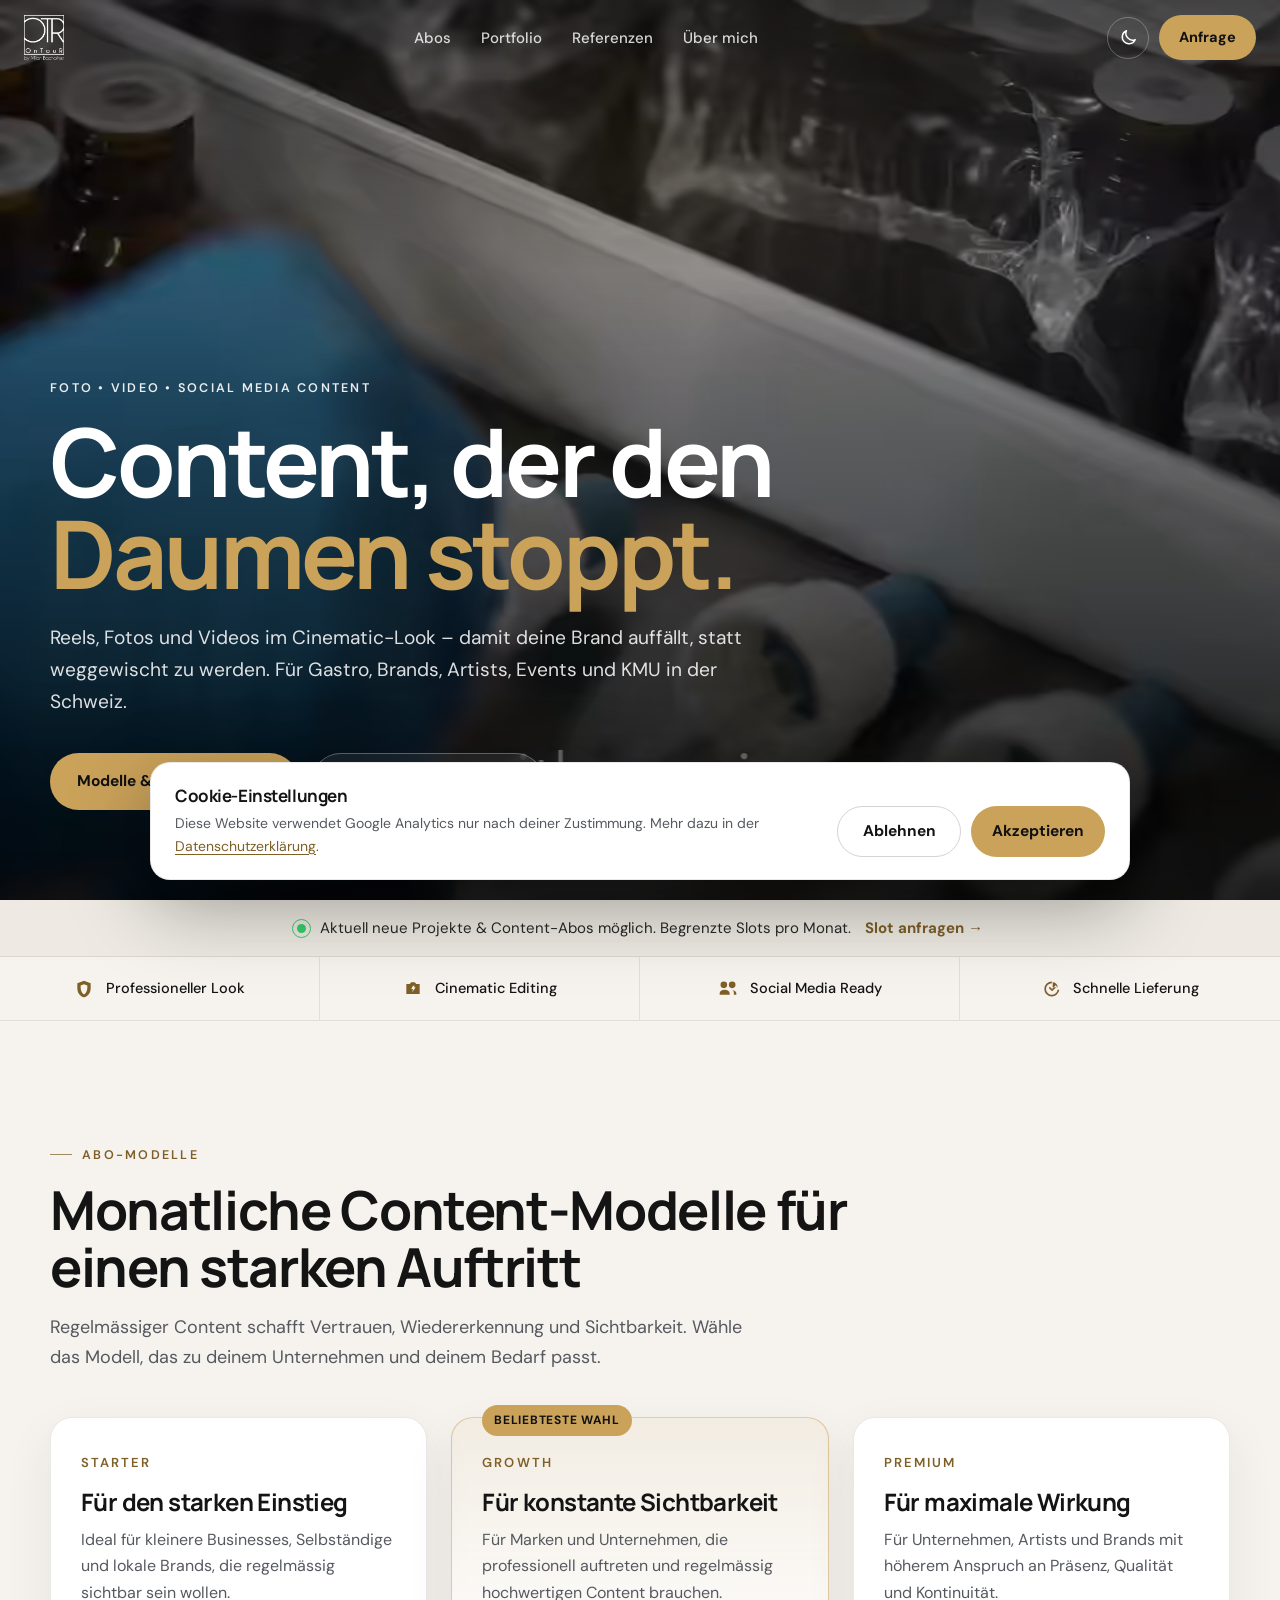
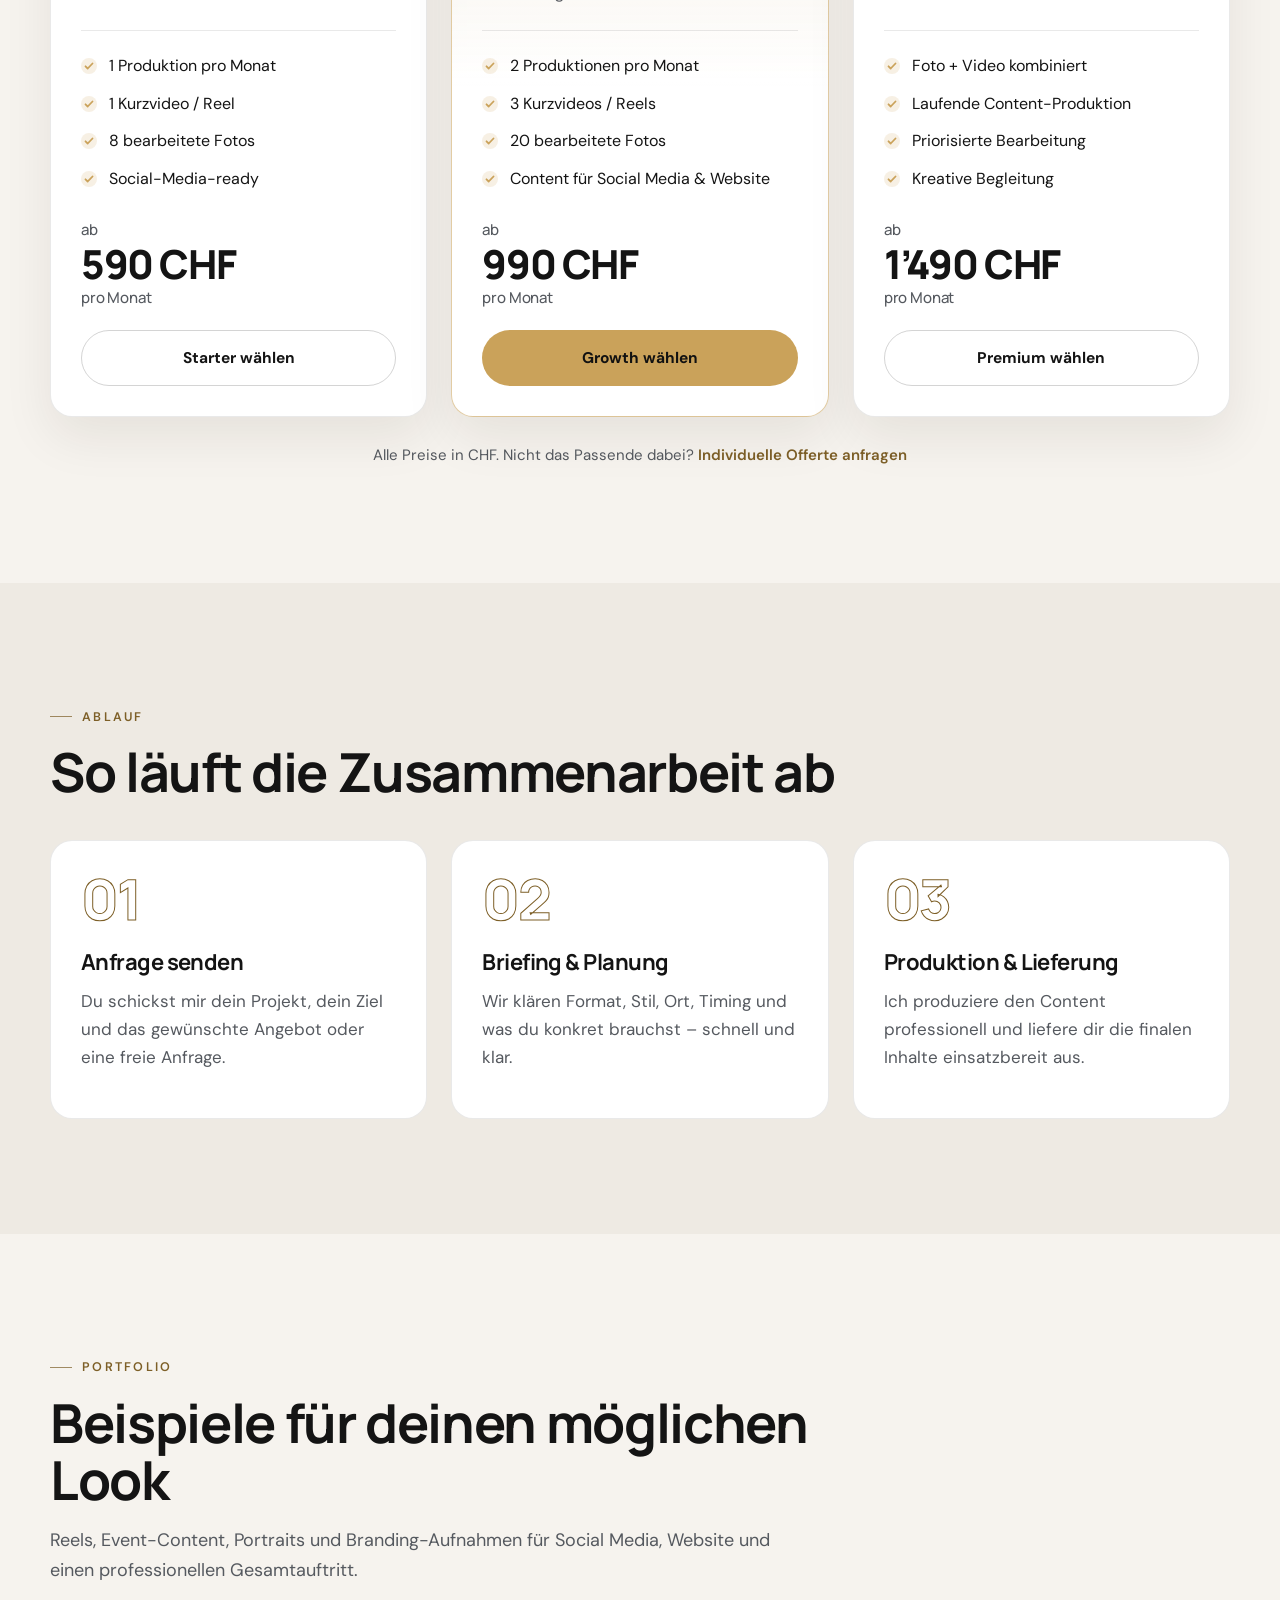
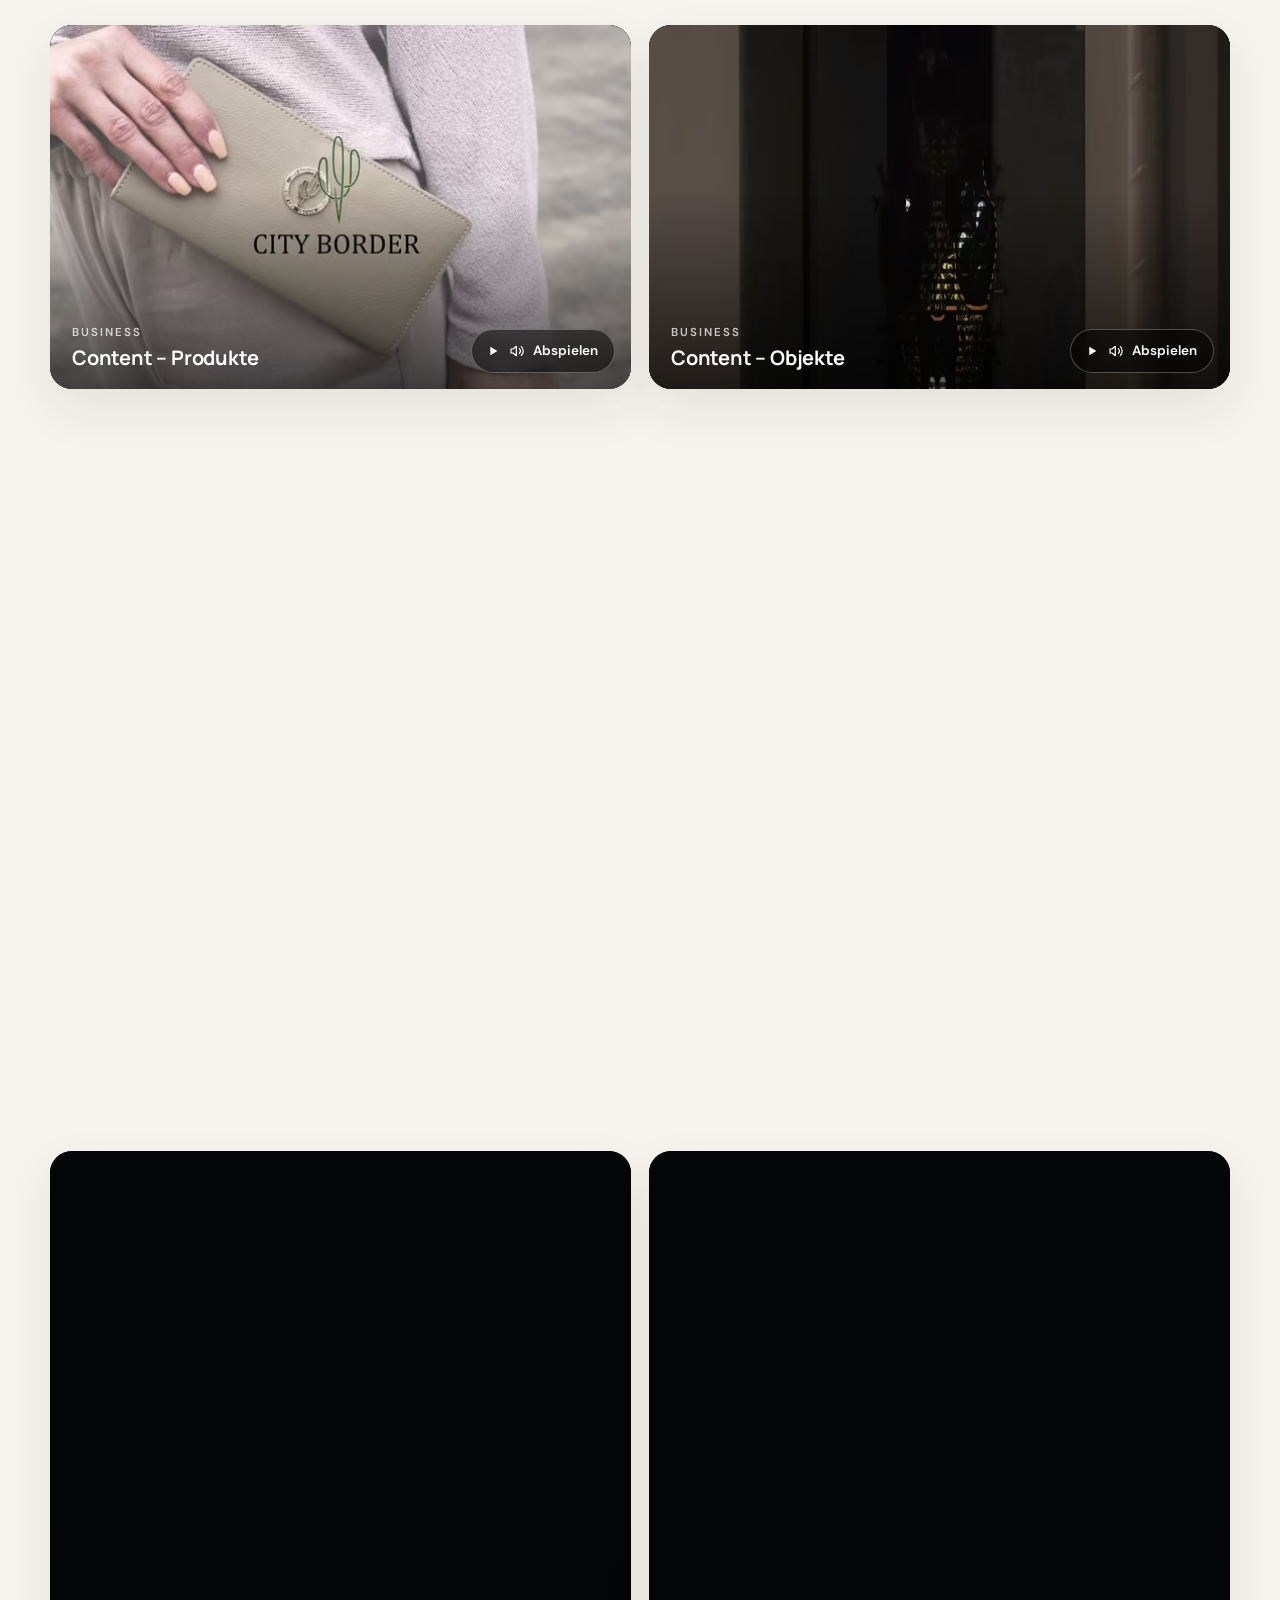
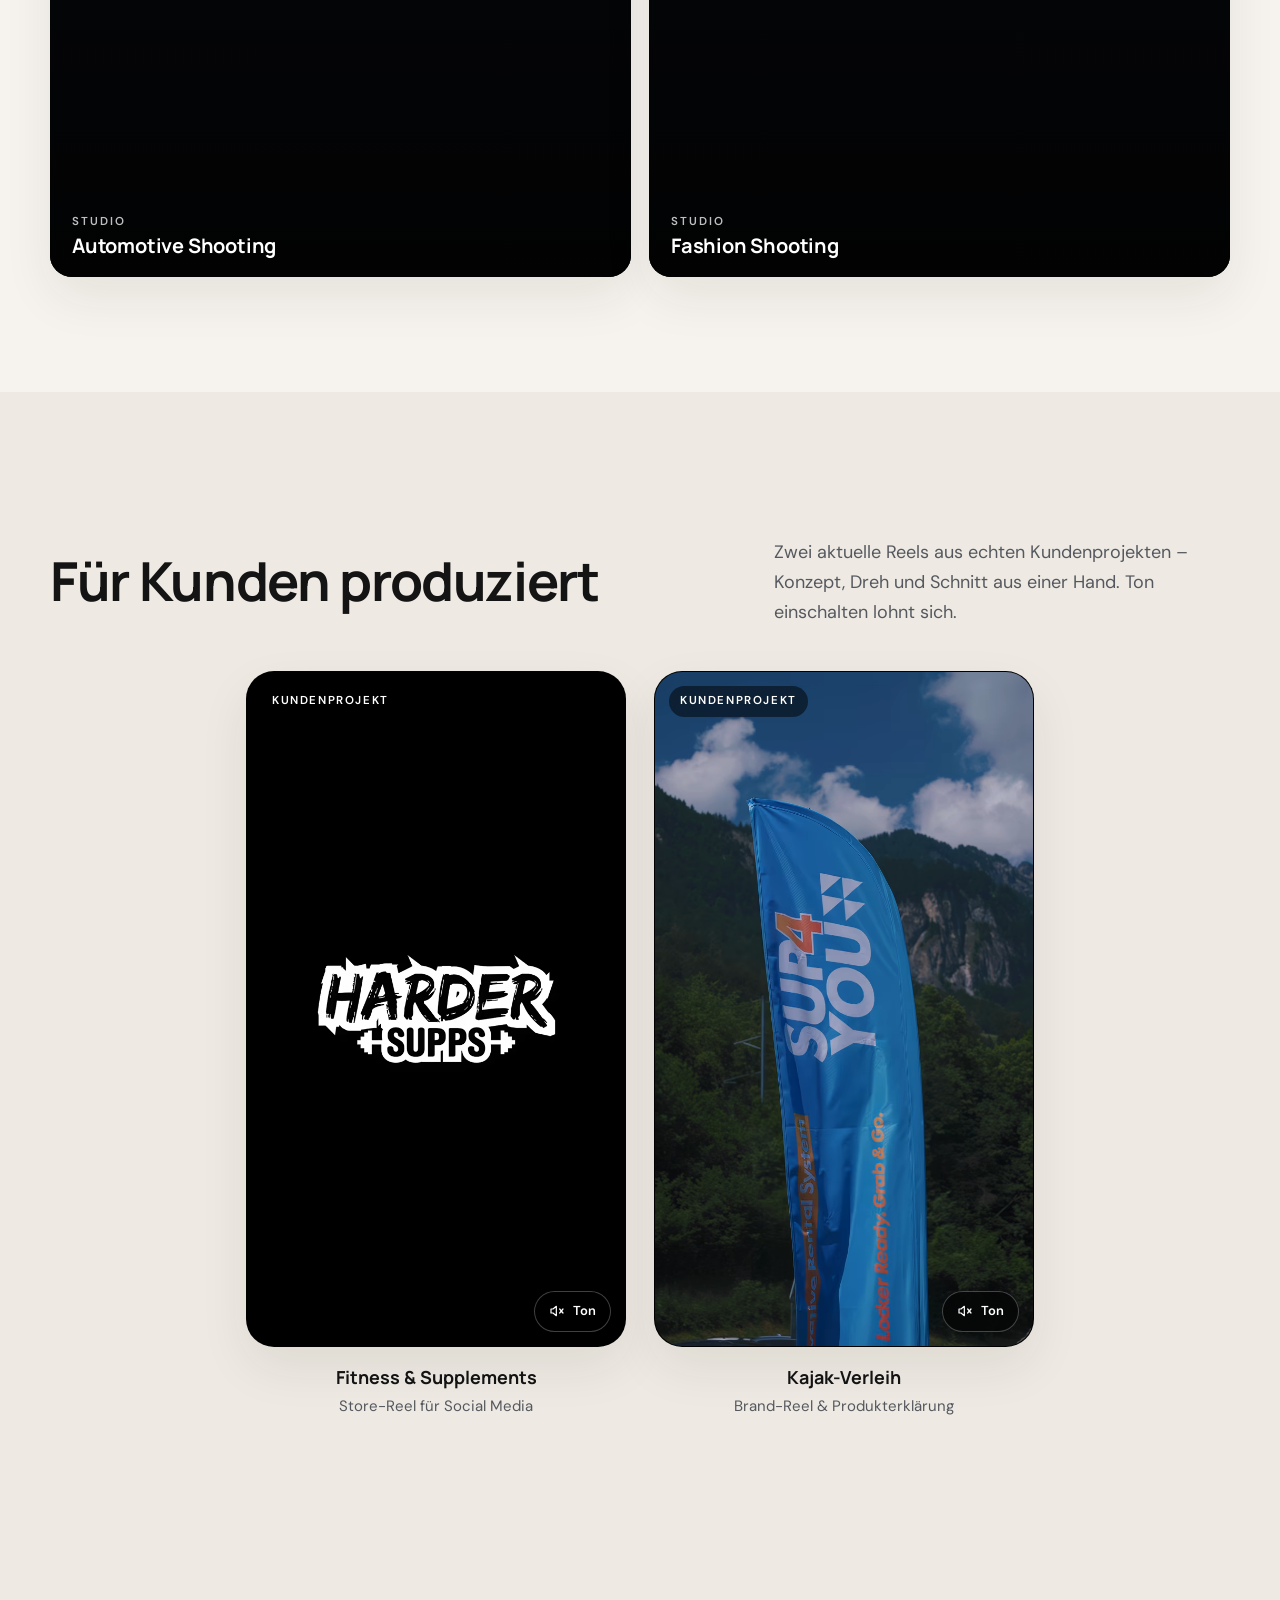
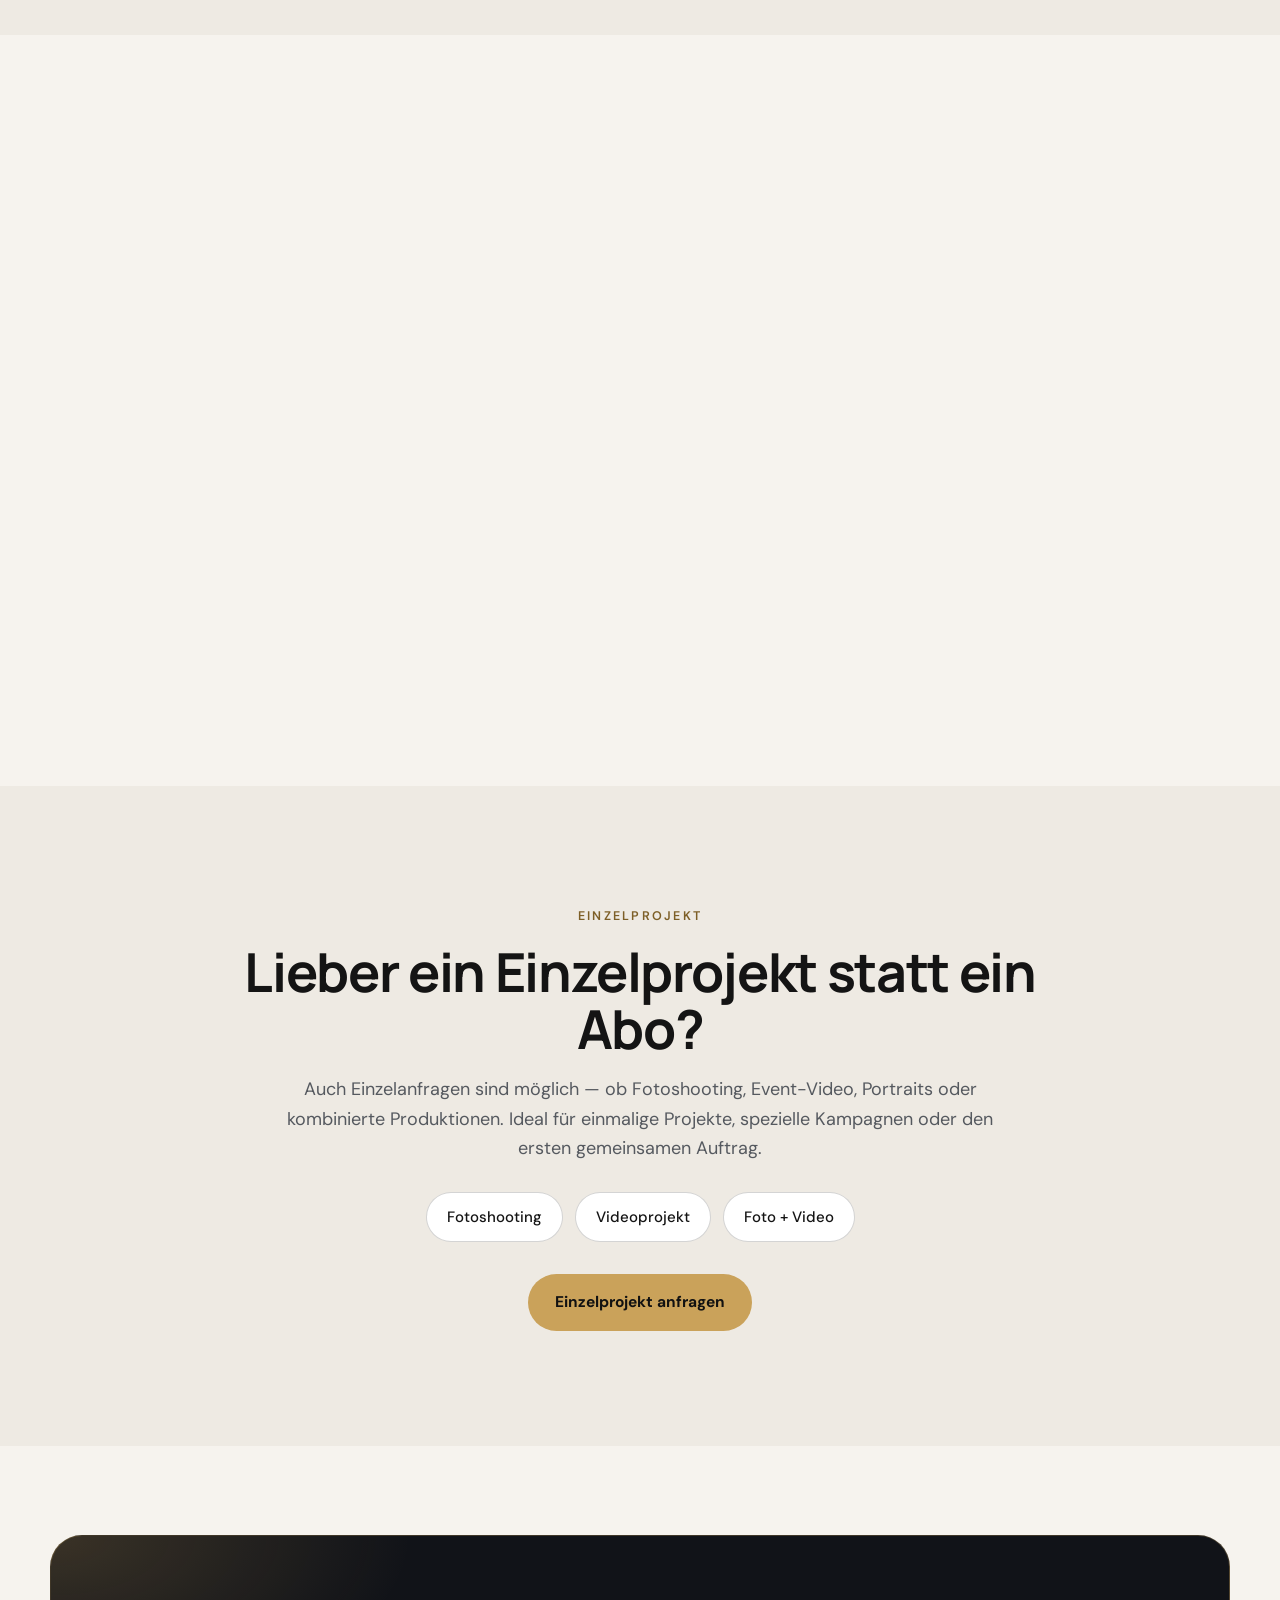
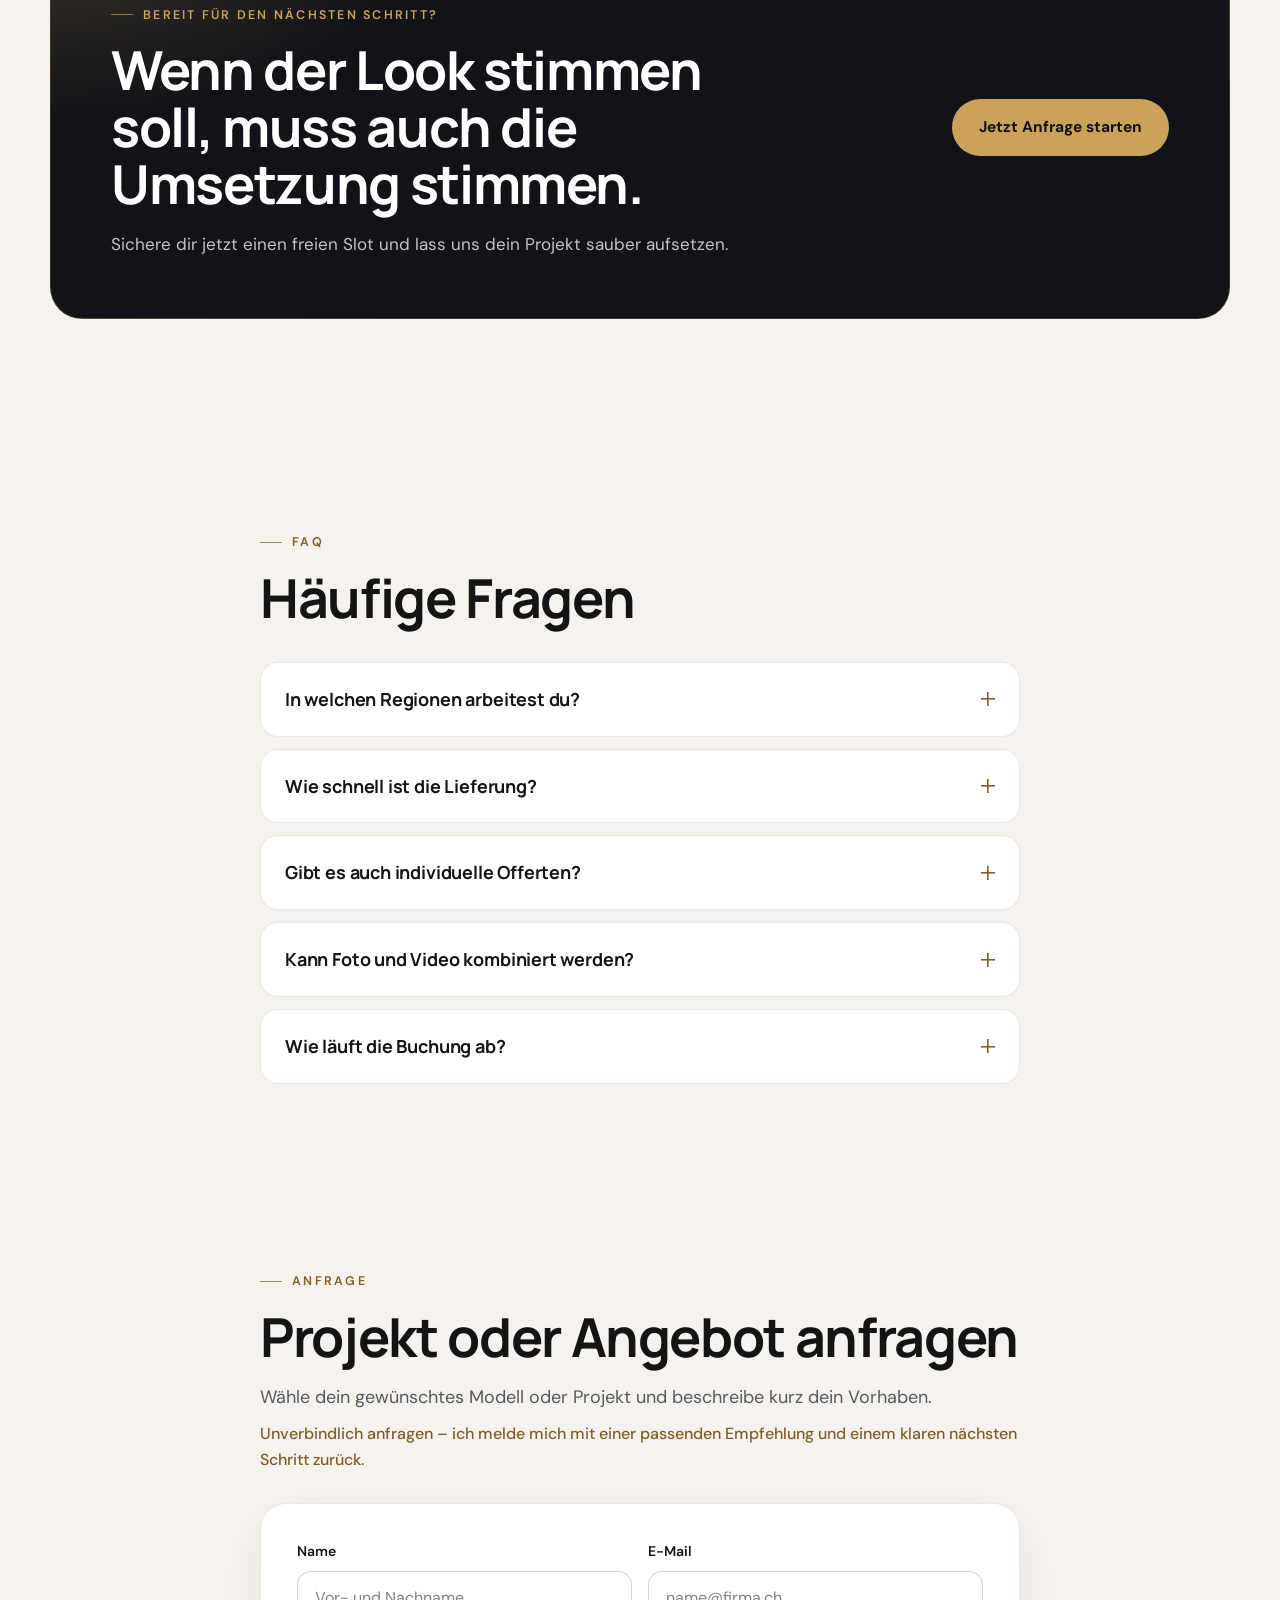
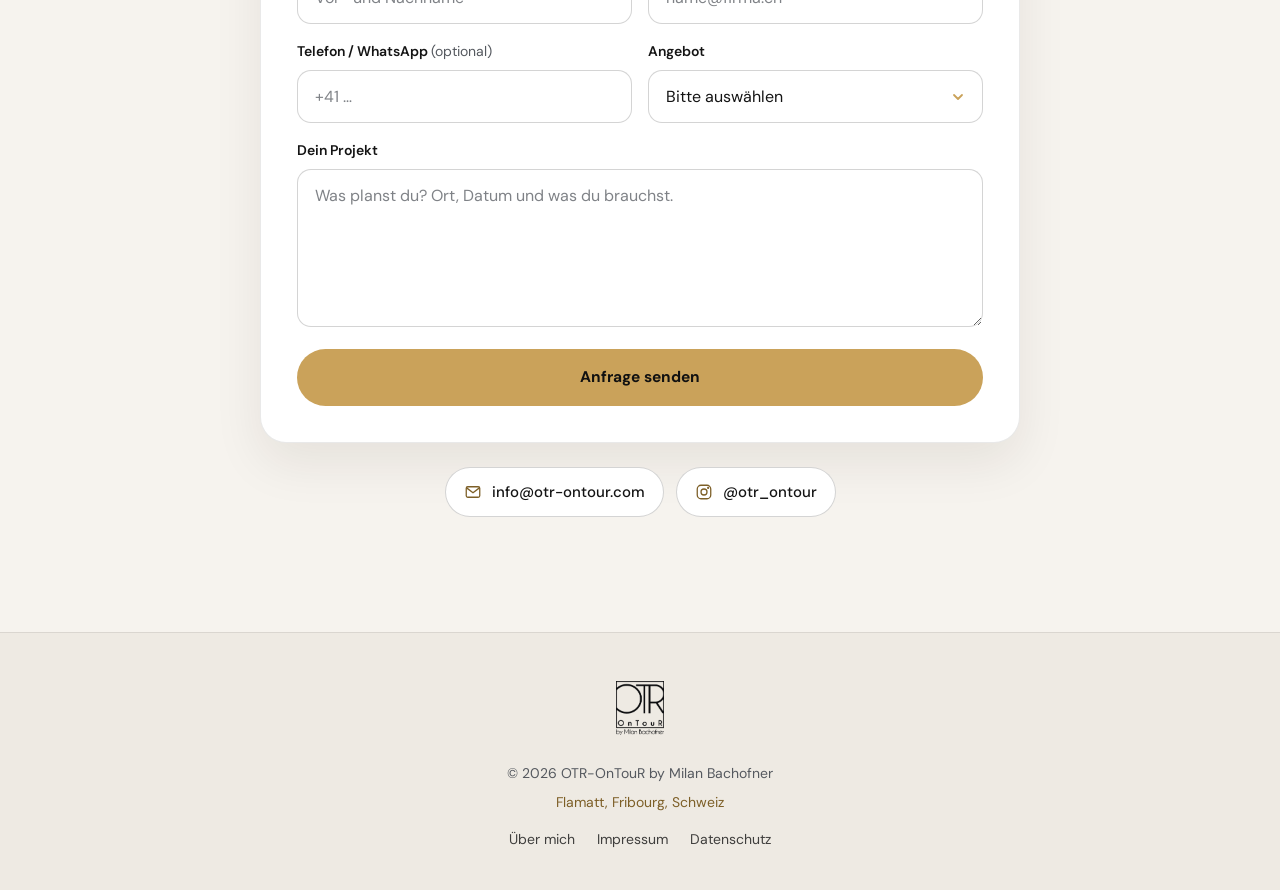
==== commit 951a91cd: "Hero: neuer Hook 'Content, der den Daumen stoppt.' Co-Authored-By: Claude Opus 5.5 <noreply@anthropi" ====
--- a/index.html
+++ b/index.html
@@ -39,7 +39,7 @@
   <link rel="preload" href="fonts/dm-sans.woff2" as="font" type="font/woff2" crossorigin>
   <link rel="preload" as="image" href="img/hero-poster-720.webp" media="(max-width: 760px)" fetchpriority="high">
   <link rel="preload" as="image" href="img/hero-poster-1080.webp" media="(min-width: 761px)" fetchpriority="high">
-  <link rel="stylesheet" href="style.css?v=20261015_03" />
+  <link rel="stylesheet" href="style.css?v=20261015_04" />
 
   <script type="application/ld+json">
   {
@@ -123,9 +123,9 @@
 
     <div class="hero-content">
       <p class="eyebrow">Foto • Video • Social Media Content</p>
-      <h1>Starker visueller Content, der Vertrauen aufbaut und sichtbar Wirkung macht.</h1>
+      <h1>Content, der den <br><em>Daumen stoppt.</em></h1>
       <p class="hero-text">
-        Professionelle Foto- und Videoproduktion mit Premium-Look – für Restaurants, Brands, Artists, Events und Unternehmen in der Schweiz.
+        Reels, Fotos und Videos im Cinematic-Look – damit deine Brand auffällt, statt weggewischt zu werden. Für Gastro, Brands, Artists, Events und KMU in der Schweiz.
       </p>
       <div class="hero-buttons">
         <a href="#abos" class="btn btn-gold">Modelle &amp; Preise ansehen</a>
@@ -574,6 +574,6 @@
     </div>
   </div>
 
-  <script src="script.js?v=20261015_03"></script>
+  <script src="script.js?v=20261015_04"></script>
 </body>
 </html>
--- a/style.css
+++ b/style.css
@@ -804,3 +804,8 @@
   .play-sound{right:12px;bottom:12px;padding:9px 13px 9px 11px}
   .play-sound .icon-sound{display:none}
 }
+
+/* Hero-Hook */
+.hero h1{max-width:900px;font-size:clamp(46px,7.4vw,96px);line-height:.98;letter-spacing:-.035em}
+.hero h1 em{font-style:normal;color:var(--gold);display:inline-block}
+@media (max-width:700px){.hero h1{font-size:10.2vw;line-height:1.04}}
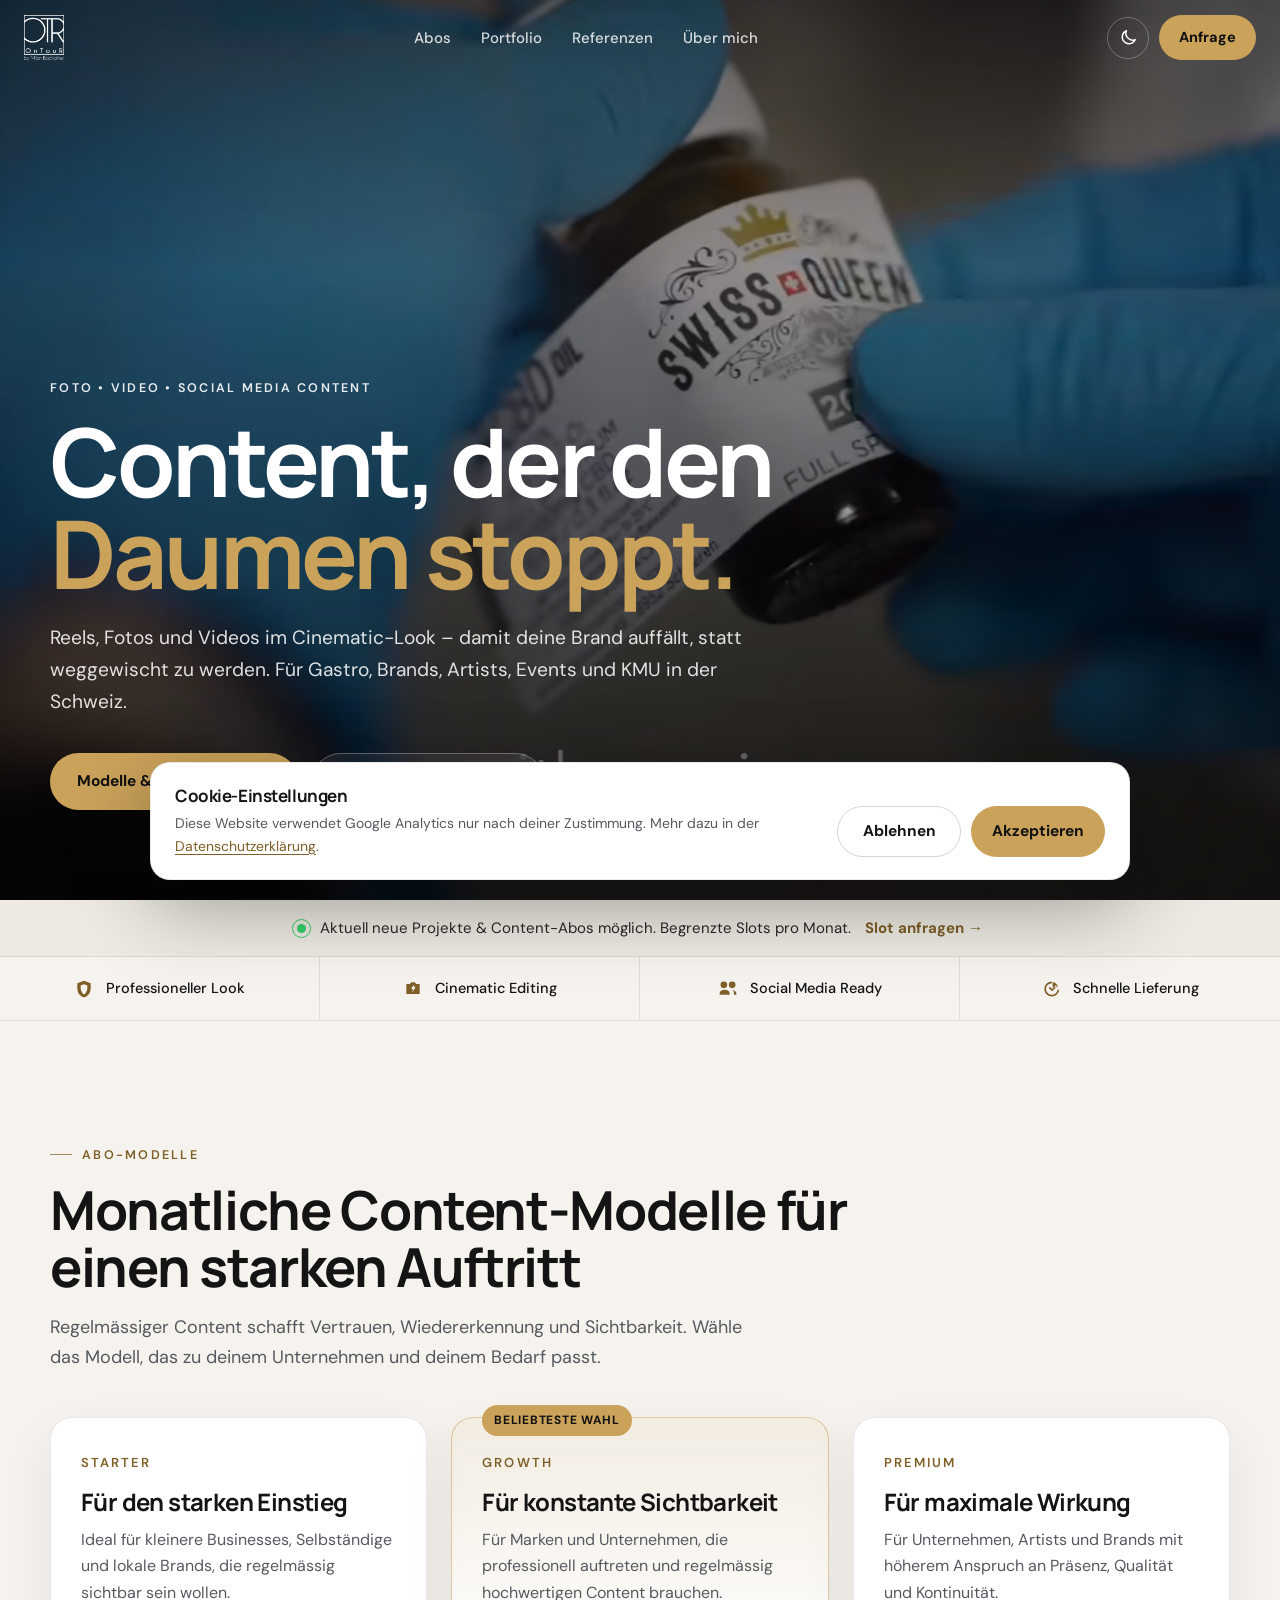
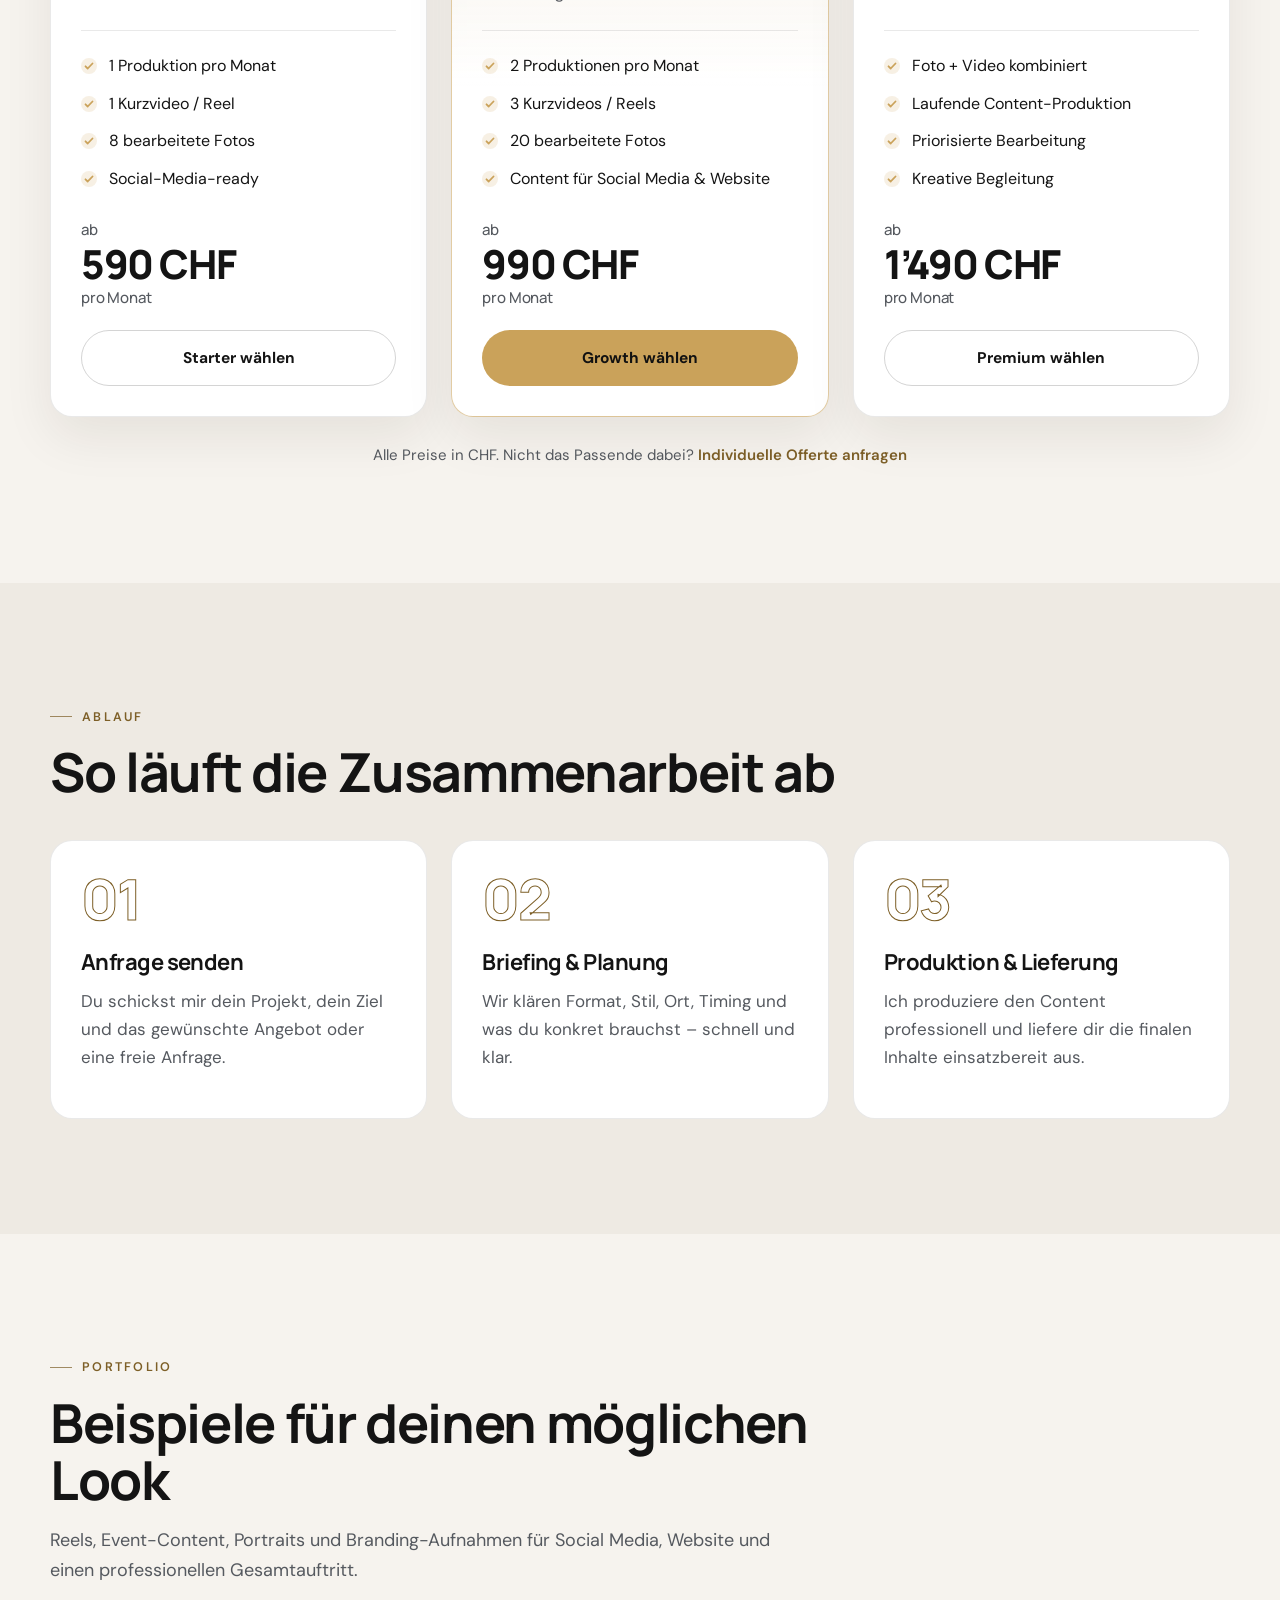
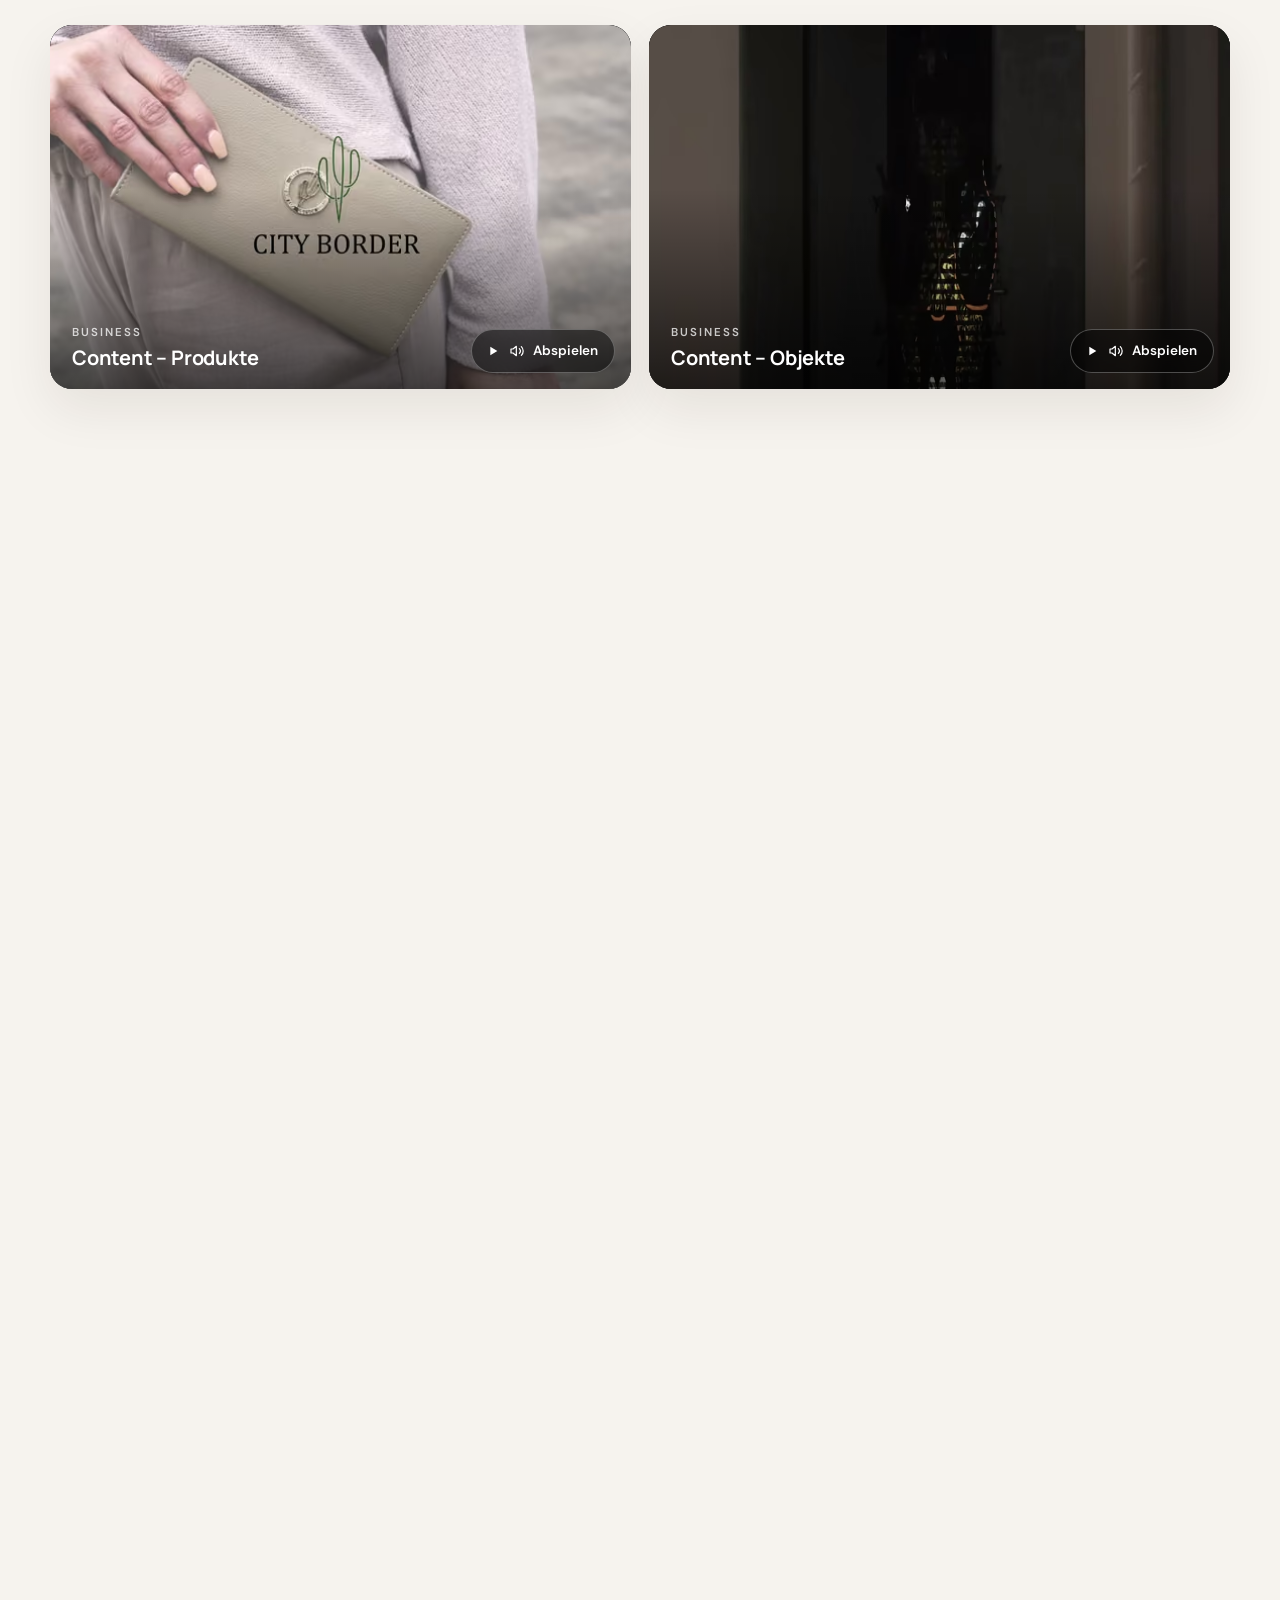
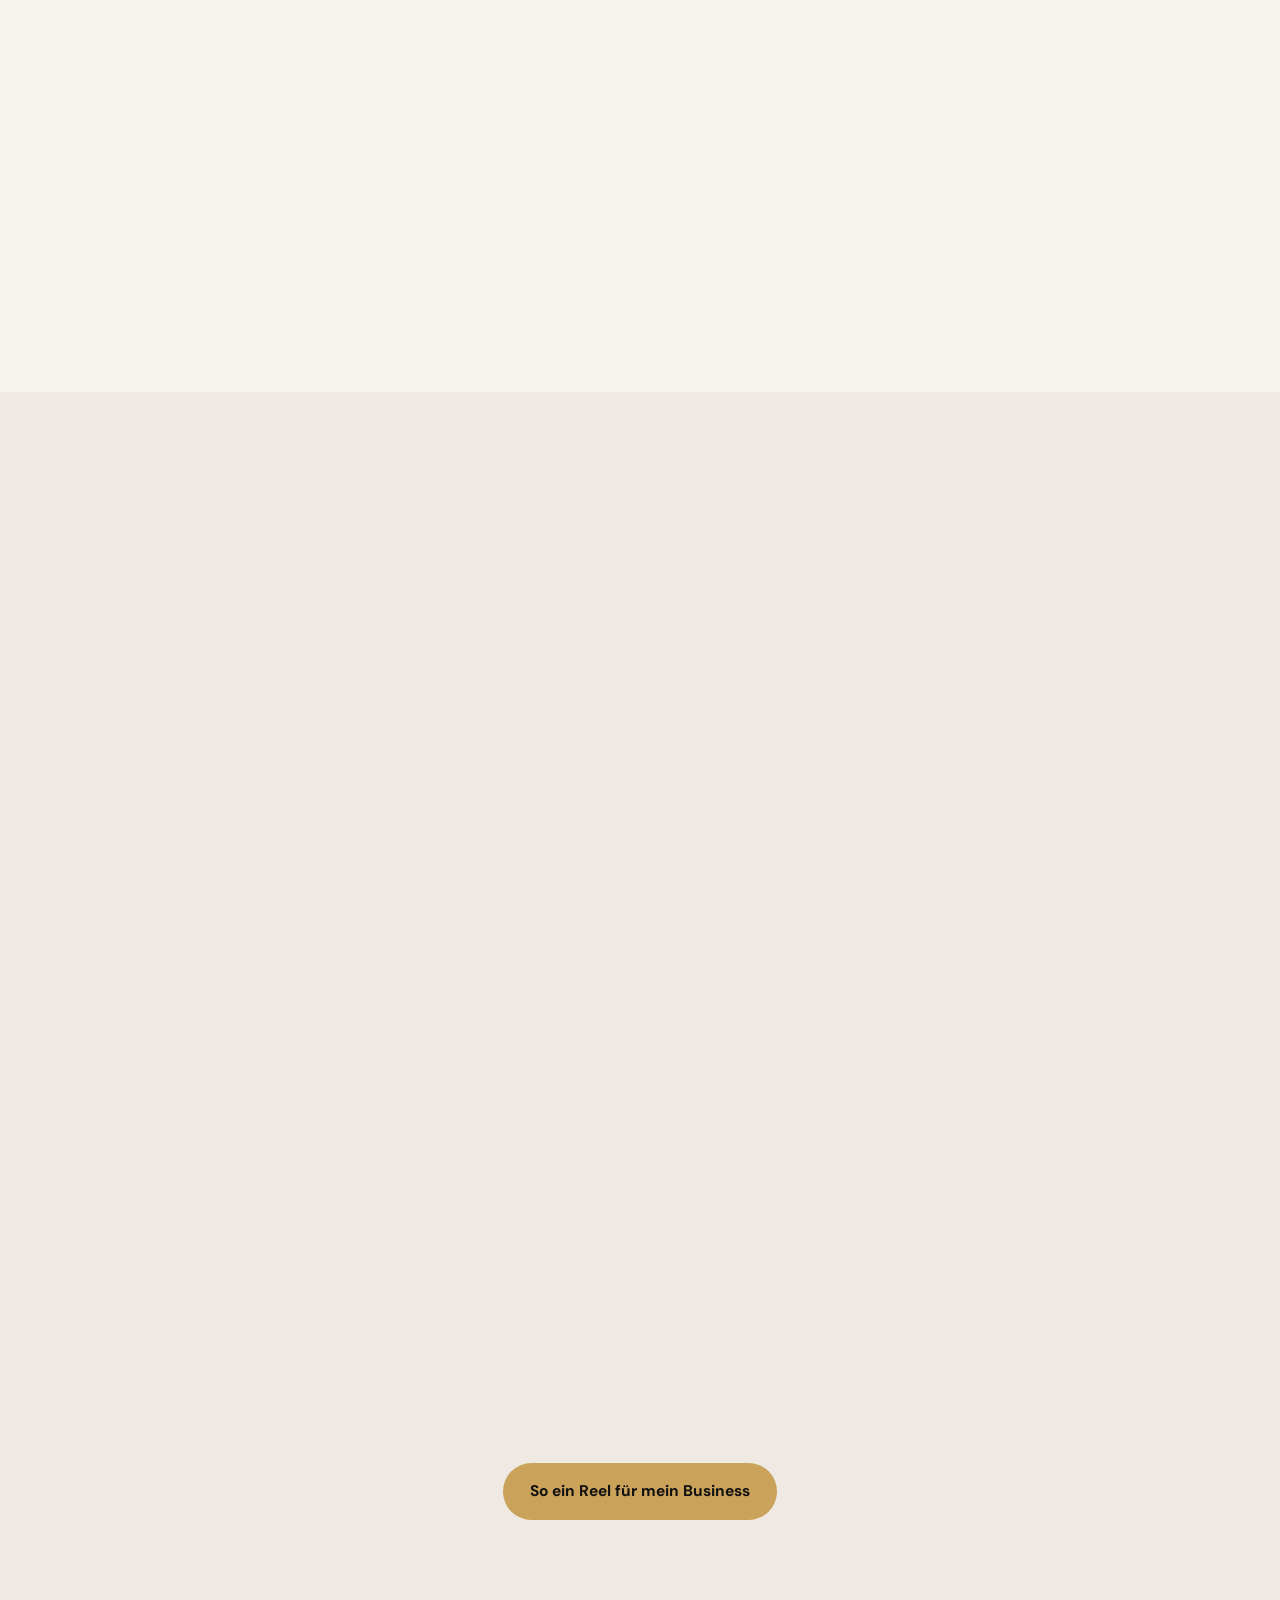
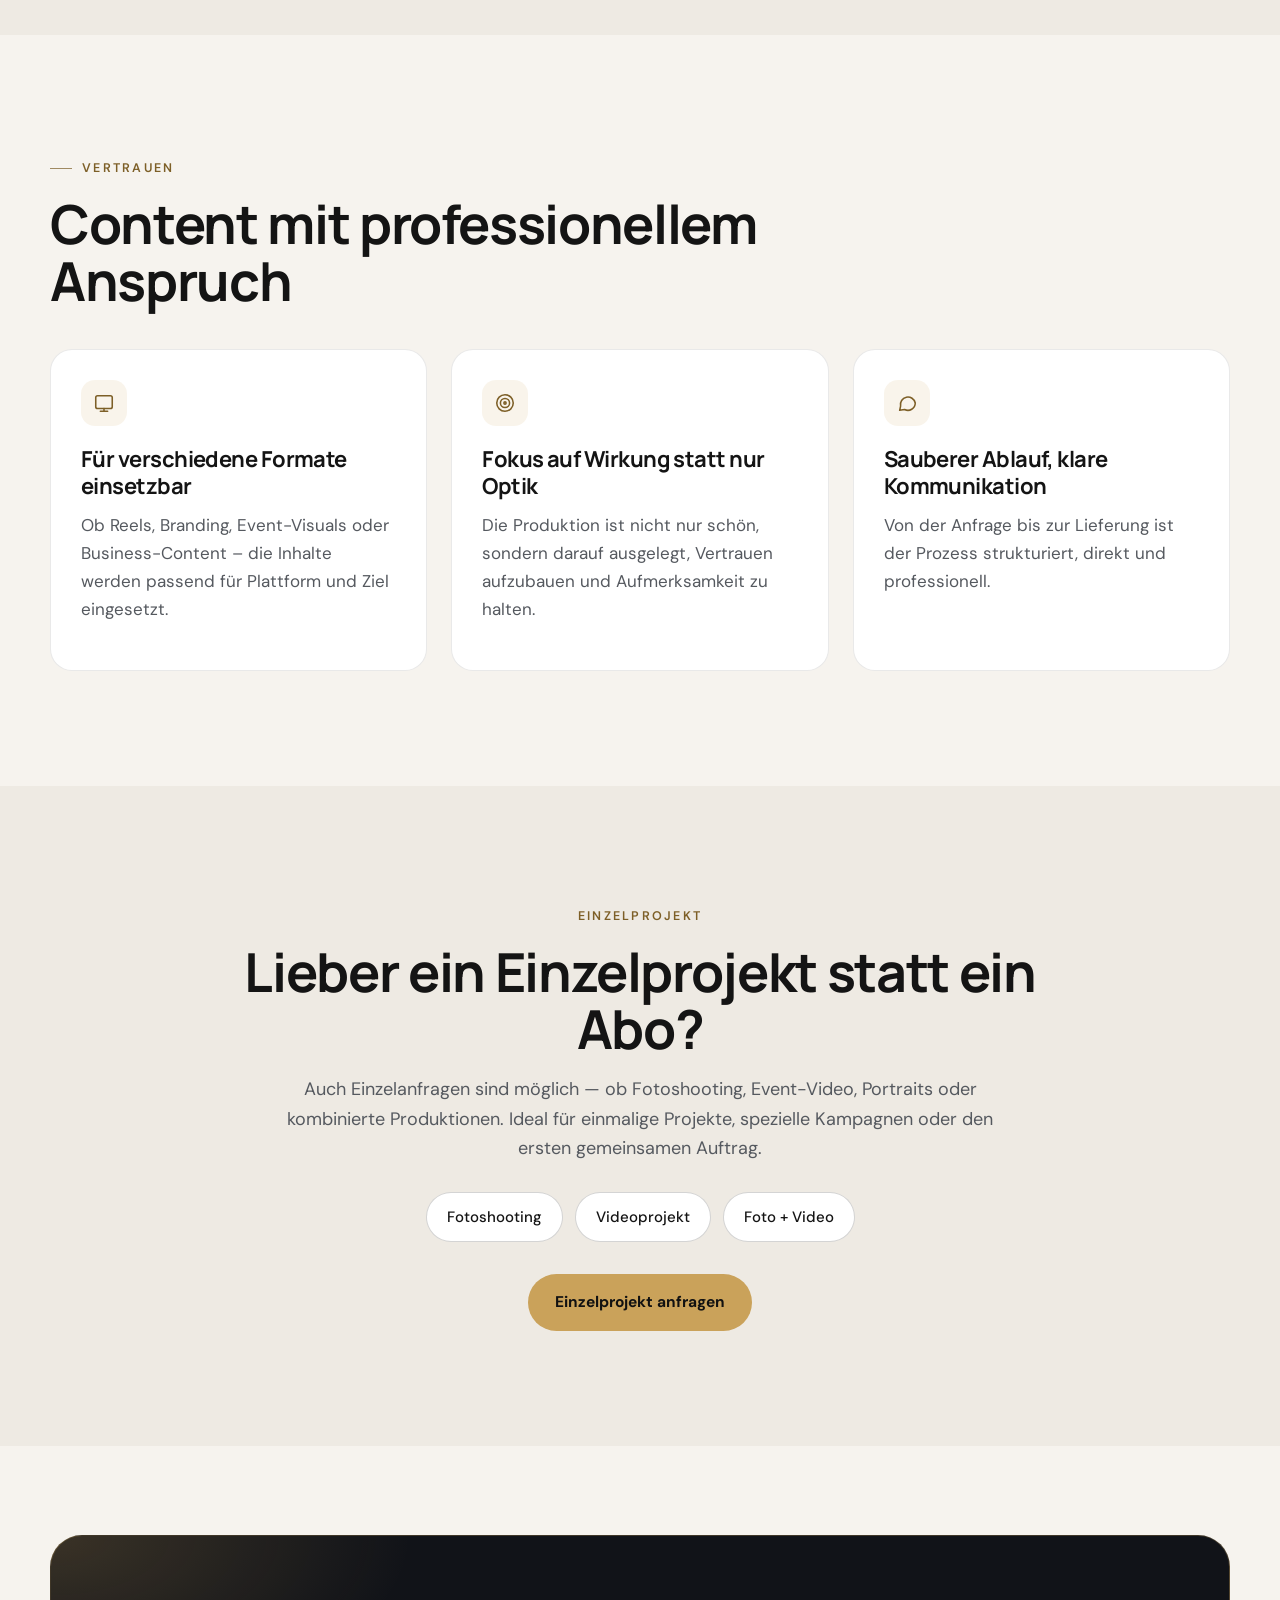
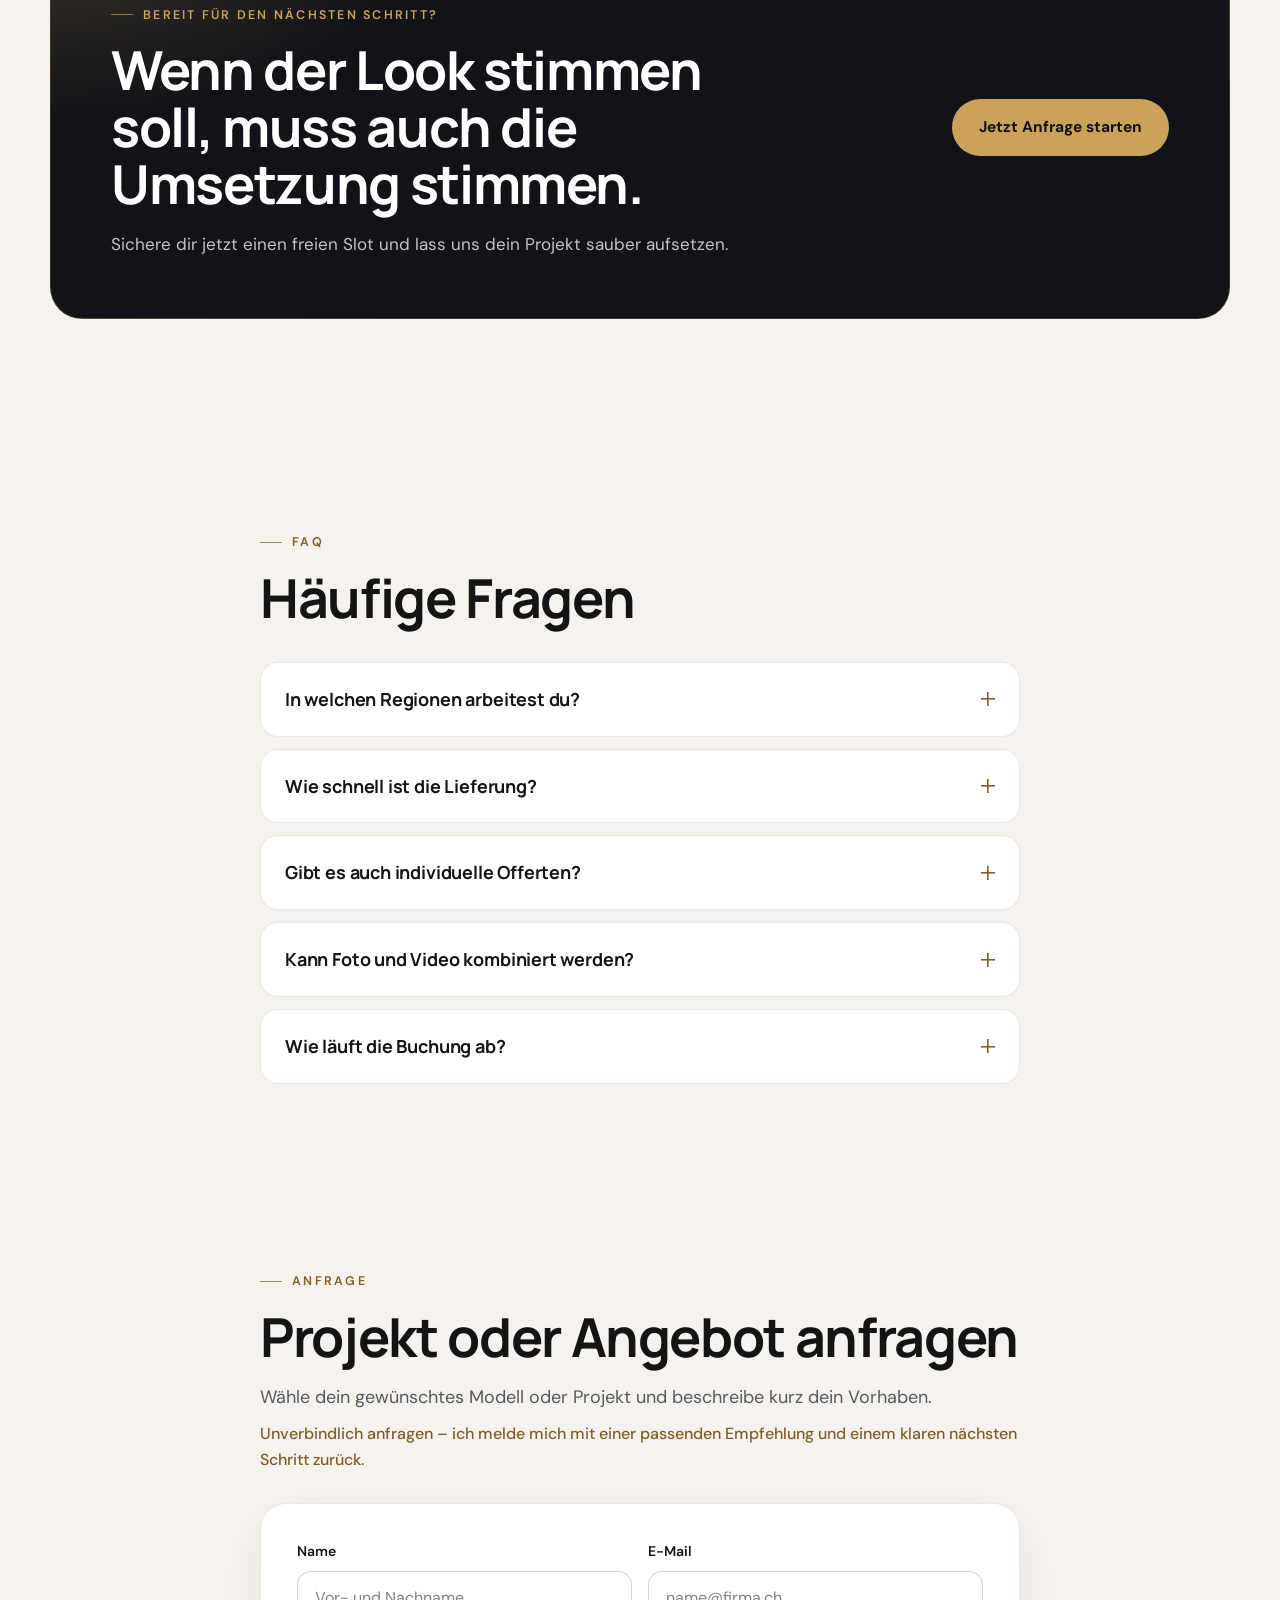
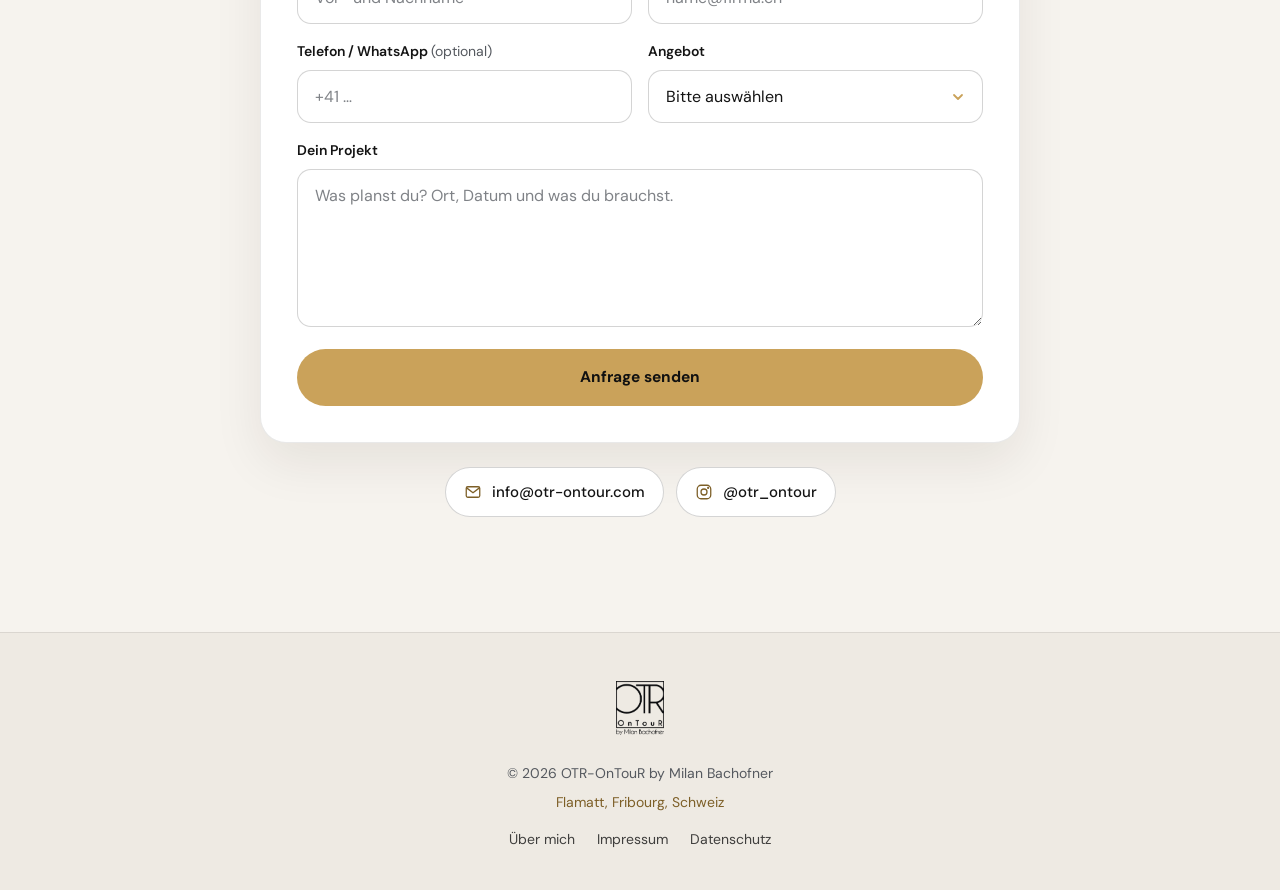
==== commit f5d905a8: "Fix: Hell/Dunkel-Schalter auf Handy wieder sichtbar Auf Touch-Geraeten blieb :hover nach dem Tippen " ====
--- a/index.html
+++ b/index.html
@@ -39,7 +39,7 @@
   <link rel="preload" href="fonts/dm-sans.woff2" as="font" type="font/woff2" crossorigin>
   <link rel="preload" as="image" href="img/hero-poster-720.webp" media="(max-width: 760px)" fetchpriority="high">
   <link rel="preload" as="image" href="img/hero-poster-1080.webp" media="(min-width: 761px)" fetchpriority="high">
-  <link rel="stylesheet" href="style.css?v=20261015_04" />
+  <link rel="stylesheet" href="style.css?v=20261106_01" />
 
   <script type="application/ld+json">
   {
--- a/style.css
+++ b/style.css
@@ -239,7 +239,14 @@
 }
 .site-header.on-hero .theme-toggle,
 .site-header.on-hero .menu-toggle{border-color:rgba(255,255,255,.28)}
-.theme-toggle:hover,.menu-toggle:hover{background:var(--surface-hover);border-color:var(--gold)}
+/* Hover nur auf Geraeten mit Maus: auf Touch bleibt :hover nach dem Tippen haengen
+   (im hellen Modus wurde der Kreis sonst weiss und das weisse Icon unsichtbar) */
+@media (hover:hover){
+  .theme-toggle:hover,.menu-toggle:hover{background:var(--surface-hover);border-color:var(--gold)}
+  .site-header.on-hero .theme-toggle:hover,
+  .site-header.on-hero .menu-toggle:hover{background:rgba(255,255,255,.14)}
+}
+.theme-toggle:focus-visible,.menu-toggle:focus-visible{outline:2px solid var(--gold);outline-offset:2px}
 .theme-toggle svg,.menu-toggle svg{width:19px;height:19px;fill:none;stroke:currentColor;stroke-width:1.8;stroke-linecap:round;stroke-linejoin:round}
 .theme-toggle .icon-sun{display:none}
 :root[data-theme="dark"] .theme-toggle .icon-sun{display:block}
